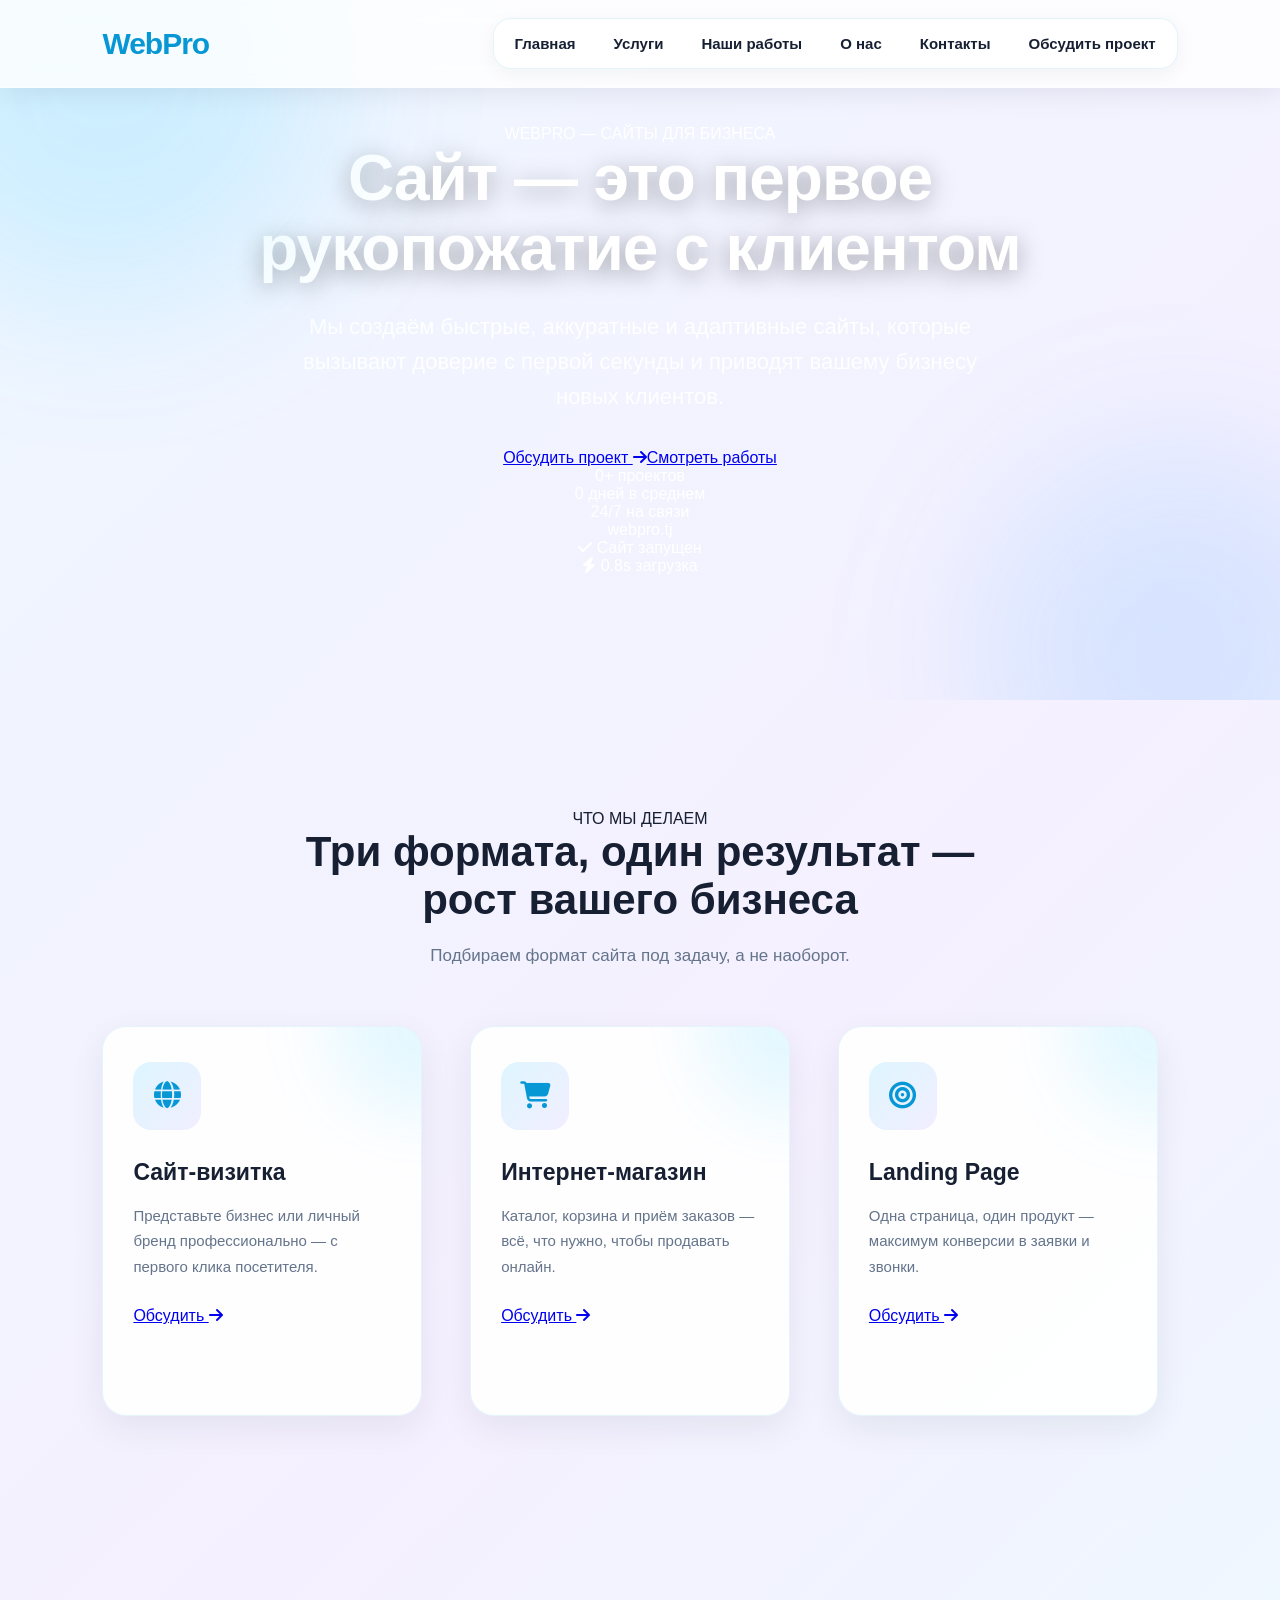
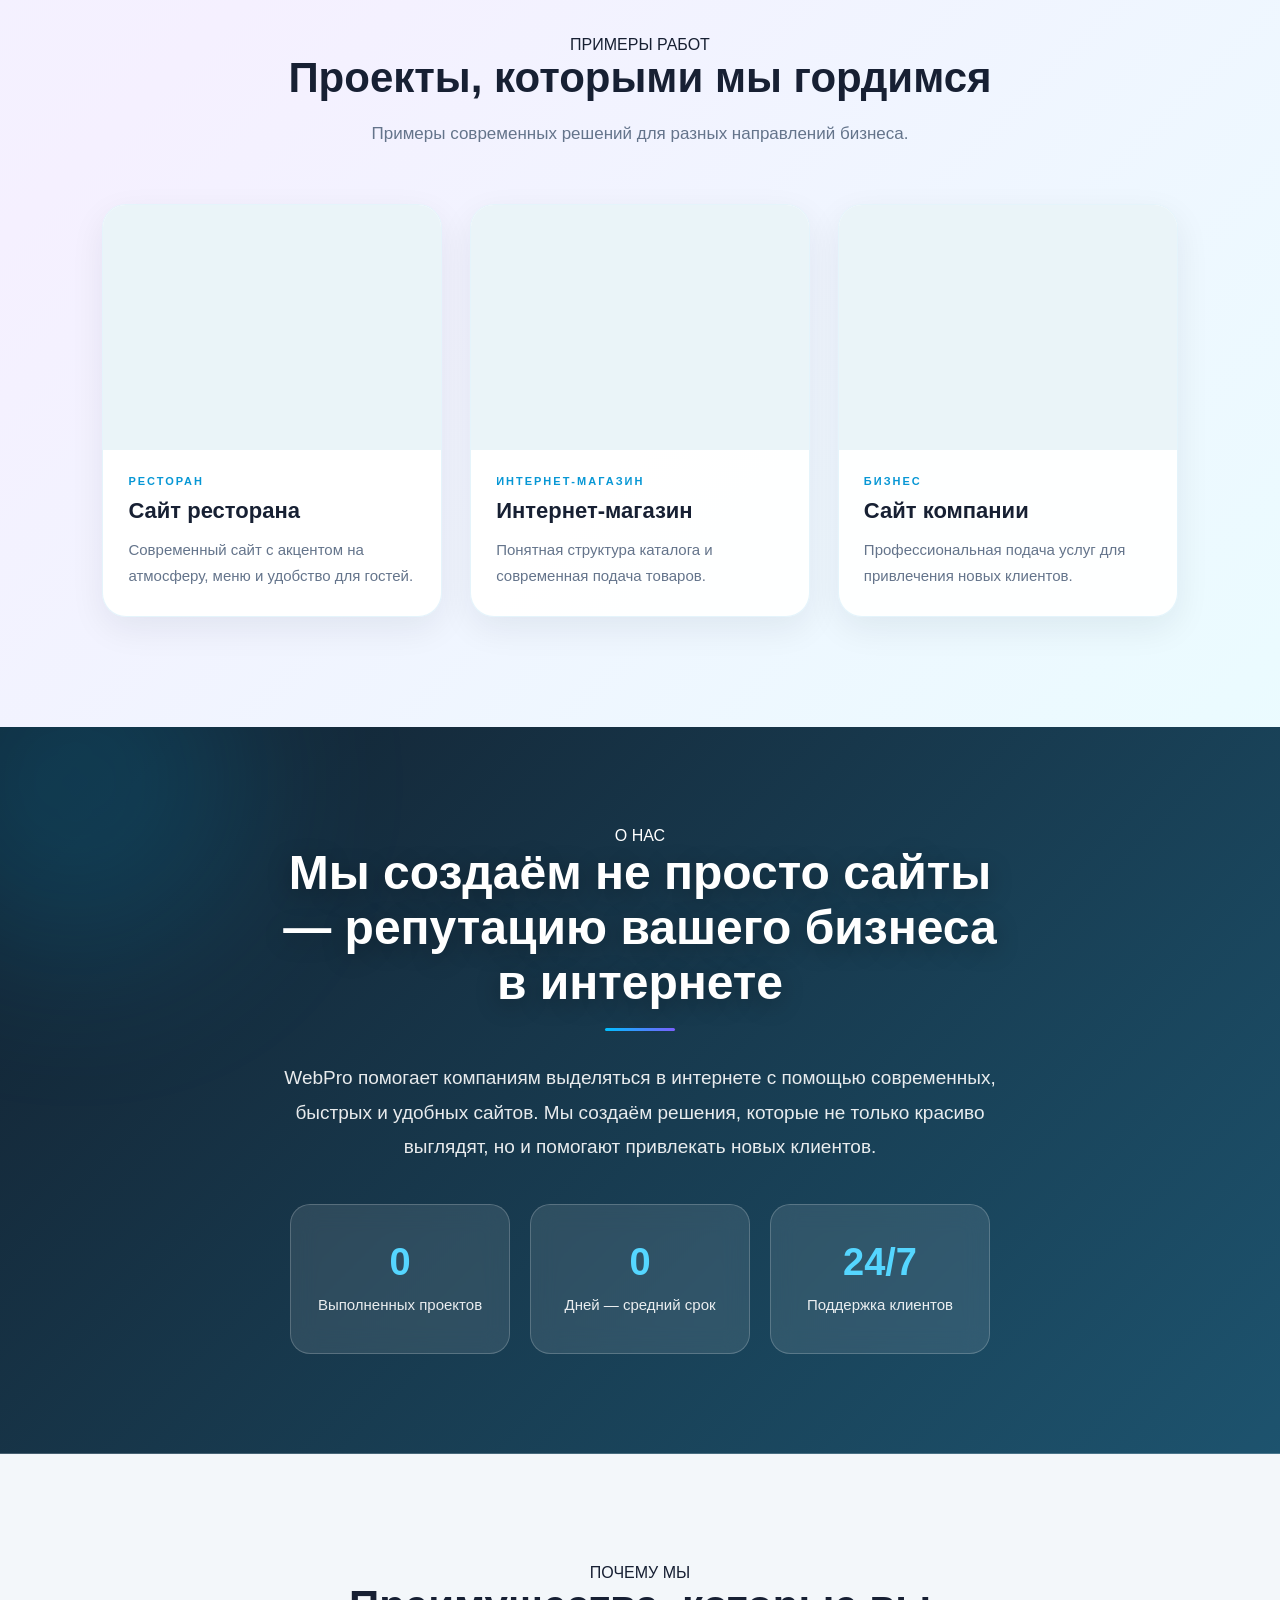
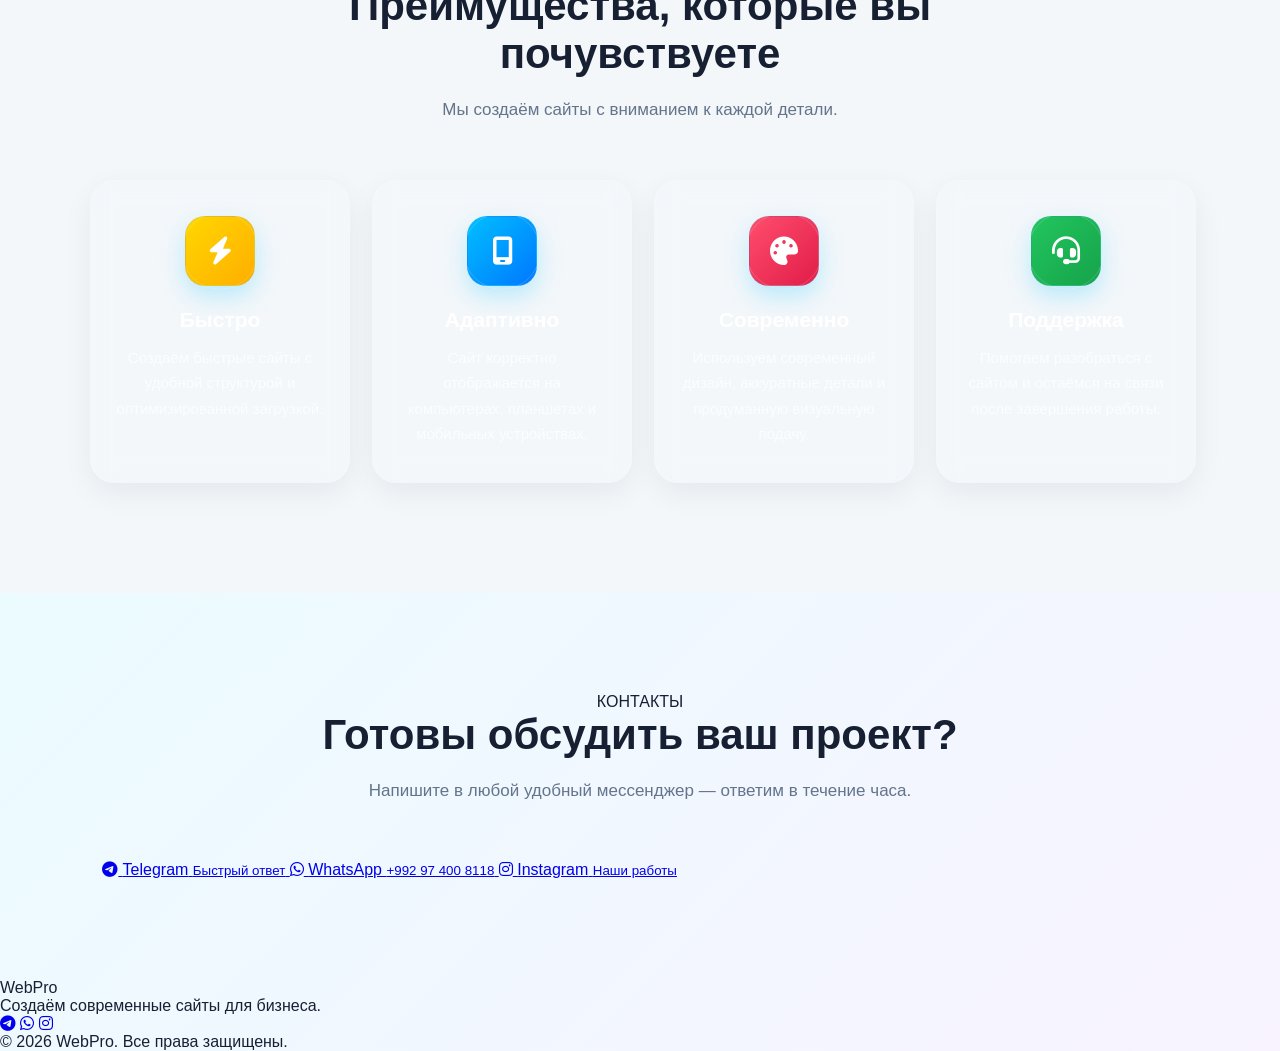
==== index.html @ a519fb0b "Update index.html" ====
<!DOCTYPE html>
<html lang="ru">

<head>
    <meta charset="UTF-8">
    <meta name="viewport" content="width=device-width, initial-scale=1.0">

    <meta name="google-site-verification" content="RW8qWEQlyFZeDk7CiNI5V2hp8IbROasLWzNdFAjpQ_Y">

    <meta name="description"
        content="WebPro — создание современных сайтов для бизнеса. Разрабатываем быстрые, удобные и адаптивные сайты для компаний и личных брендов.">

    <meta name="keywords"
        content="создание сайтов, разработка сайтов, сайты для бизнеса, WebPro">

    <meta name="author" content="WebPro">
    <meta name="robots" content="index, follow">

    <title>WebPro — создание сайтов для бизнеса</title>

    <link rel="preconnect" href="https://fonts.googleapis.com">
    <link rel="preconnect" href="https://fonts.gstatic.com" crossorigin>
    <link href="https://fonts.googleapis.com/css2?family=Space+Grotesk:wght@500;600;700&family=Inter:wght@400;500;600;700&family=JetBrains+Mono:wght@500;600&display=swap" rel="stylesheet">

    <link rel="stylesheet" href="https://cdnjs.cloudflare.com/ajax/libs/font-awesome/6.5.1/css/all.min.css">

    <link rel="stylesheet" href="style.css">
</head>

<body>

    <!-- =========================
         HEADER
    ========================== -->
    <header id="siteHeader">
        <a href="#home" class="logo">
            Web<span>Pro</span>
        </a>

        <button class="menu-toggle" onclick="toggleMenu()" aria-label="Открыть меню" aria-controls="mainNav" aria-expanded="false">
            <i class="fa-solid fa-bars"></i>
        </button>

        <nav id="mainNav">
            <a href="#home">Главная</a>
            <a href="#services">Услуги</a>
            <a href="#portfolio">Наши работы</a>
            <a href="#about">О нас</a>
            <a href="#contacts">Контакты</a>
            <a href="#contacts" class="nav-cta">Обсудить проект</a>
        </nav>
    </header>


    <main>

        <!-- =========================
             HERO
        ========================== -->
        <section id="home" class="hero">

            <div class="hero-glow"></div>

            <div class="hero-inner">

                <div class="hero-copy reveal">

                    <div class="eyebrow"><span class="eyebrow-dot"></span>WEBPRO — САЙТЫ ДЛЯ БИЗНЕСА</div>

                    <h1>Сайт — это первое<br>рукопожатие с клиентом</h1>

                    <p class="hero-text">
                        Мы создаём быстрые, аккуратные и адаптивные сайты,
                        которые вызывают доверие с первой секунды и
                        приводят вашему бизнесу новых клиентов.
                    </p>

                    <div class="hero-actions">
                        <a href="#contacts" class="btn btn-primary">
                            Обсудить проект
                            <i class="fa-solid fa-arrow-right"></i>
                        </a>
                        <a href="#portfolio" class="btn btn-ghost">
                            Смотреть работы
                        </a>
                    </div>

                    <div class="hero-stats">
                        <div class="hero-stat">
                            <span class="hero-stat-num" data-count="120">0</span><span class="hero-stat-plus">+</span>
                            <span class="hero-stat-label">проектов</span>
                        </div>
                        <div class="hero-stat-divider"></div>
                        <div class="hero-stat">
                            <span class="hero-stat-num" data-count="7">0</span>
                            <span class="hero-stat-label">дней в среднем</span>
                        </div>
                        <div class="hero-stat-divider"></div>
                        <div class="hero-stat">
                            <span class="hero-stat-num-text">24/7</span>
                            <span class="hero-stat-label">на связи</span>
                        </div>
                    </div>

                </div>

                <div class="hero-visual reveal">

                    <div class="browser-mock">
                        <div class="browser-topbar">
                            <div class="browser-dots">
                                <span></span><span></span><span></span>
                            </div>
                            <div class="browser-address">webpro.tj</div>
                        </div>
                        <div class="browser-body">
                            <div class="mock-nav">
                                <span class="mock-logo"></span>
                                <span class="mock-line w1"></span>
                                <span class="mock-line w2"></span>
                                <span class="mock-line w3"></span>
                            </div>
                            <div class="mock-hero">
                                <span class="mock-block title1"></span>
                                <span class="mock-block title2"></span>
                                <span class="mock-block text"></span>
                                <span class="mock-block button"></span>
                            </div>
                            <div class="mock-grid">
                                <span class="mock-card"></span>
                                <span class="mock-card"></span>
                                <span class="mock-card"></span>
                            </div>
                            <div class="build-sweep"></div>
                        </div>
                    </div>

                    <div class="floating-badge badge-live">
                        <i class="fa-solid fa-check"></i> Сайт запущен
                    </div>

                    <div class="floating-badge badge-fast">
                        <i class="fa-solid fa-bolt"></i> 0.8s загрузка
                    </div>

                </div>

            </div>

        </section>


        <!-- =========================
             SERVICES
        ========================== -->
        <section id="services" class="services">

            <div class="section-heading reveal">
                <div class="eyebrow"><span class="eyebrow-dot"></span>ЧТО МЫ ДЕЛАЕМ</div>
                <h2>Три формата, один результат — рост вашего бизнеса</h2>
                <p>Подбираем формат сайта под задачу, а не наоборот.</p>
            </div>

            <div class="services-grid">

                <article class="service-card reveal">
                    <div class="service-icon"><i class="fa-solid fa-globe"></i></div>
                    <h3>Сайт-визитка</h3>
                    <p>Представьте бизнес или личный бренд профессионально —
                        с первого клика посетителя.</p>
                    <a href="#contacts" class="service-link">Обсудить <i class="fa-solid fa-arrow-right"></i></a>
                </article>

                <article class="service-card reveal">
                    <div class="service-icon"><i class="fa-solid fa-cart-shopping"></i></div>
                    <h3>Интернет-магазин</h3>
                    <p>Каталог, корзина и приём заказов — всё, что нужно,
                        чтобы продавать онлайн.</p>
                    <a href="#contacts" class="service-link">Обсудить <i class="fa-solid fa-arrow-right"></i></a>
                </article>

                <article class="service-card reveal">
                    <div class="service-icon"><i class="fa-solid fa-bullseye"></i></div>
                    <h3>Landing Page</h3>
                    <p>Одна страница, один продукт — максимум конверсии
                        в заявки и звонки.</p>
                    <a href="#contacts" class="service-link">Обсудить <i class="fa-solid fa-arrow-right"></i></a>
                </article>

            </div>

        </section>


        <!-- =========================
             PORTFOLIO
        ========================== -->
        <section id="portfolio" class="portfolio">

            <div class="section-heading reveal">
                <div class="eyebrow"><span class="eyebrow-dot"></span>ПРИМЕРЫ РАБОТ</div>
                <h2>Проекты, которыми мы гордимся</h2>
                <p>Примеры современных решений для разных направлений бизнеса.</p>
            </div>

            <div class="portfolio-grid">

                <article class="portfolio-item reveal">
                    <div class="portfolio-image tone-warm">
                        <video autoplay muted loop playsinline>
                            <source src="restaurant.mp4" type="video/mp4">
                        </video>
                        <div class="portfolio-overlay">
                            <span>РЕСТОРАН</span>
                            <div class="portfolio-arrow"><i class="fa-solid fa-arrow-up-right-from-square"></i></div>
                        </div>
                    </div>
                    <div class="portfolio-content">
                        <div class="portfolio-category">РЕСТОРАН</div>
                        <h3>Сайт ресторана</h3>
                        <p>Современный сайт с акцентом на атмосферу, меню
                            и удобство для гостей.</p>
                    </div>
                </article>

                <article class="portfolio-item reveal">
                    <div class="portfolio-image tone-teal">
                        <video autoplay muted loop playsinline>
                            <source src="store.mp4" type="video/mp4">
                        </video>
                        <div class="portfolio-overlay">
                            <span>ИНТЕРНЕТ-МАГАЗИН</span>
                            <div class="portfolio-arrow"><i class="fa-solid fa-arrow-up-right-from-square"></i></div>
                        </div>
                    </div>
                    <div class="portfolio-content">
                        <div class="portfolio-category">ИНТЕРНЕТ-МАГАЗИН</div>
                        <h3>Интернет-магазин</h3>
                        <p>Понятная структура каталога и современная
                            подача товаров.</p>
                    </div>
                </article>

                <article class="portfolio-item reveal">
                    <div class="portfolio-image tone-navy">
                        <video autoplay muted loop playsinline>
                            <source src="business.mp4" type="video/mp4">
                        </video>
                        <div class="portfolio-overlay">
                            <span>БИЗНЕС</span>
                            <div class="portfolio-arrow"><i class="fa-solid fa-arrow-up-right-from-square"></i></div>
                        </div>
                    </div>
                    <div class="portfolio-content">
                        <div class="portfolio-category">БИЗНЕС</div>
                        <h3>Сайт компании</h3>
                        <p>Профессиональная подача услуг для привлечения
                            новых клиентов.</p>
                    </div>
                </article>

            </div>

        </section>


        <!-- =========================
             ABOUT
        ========================== -->
        <section id="about" class="about">

            <div class="about-content">

                <div class="section-heading about-heading reveal">
                    <div class="eyebrow"><span class="eyebrow-dot"></span>О НАС</div>
                    <h2>Мы создаём не просто сайты — репутацию вашего бизнеса в интернете</h2>
                    <p class="about-text">
                        WebPro помогает компаниям выделяться в интернете с помощью
                        современных, быстрых и удобных сайтов. Мы создаём решения,
                        которые не только красиво выглядят, но и помогают привлекать
                        новых клиентов.
                    </p>
                </div>

                <div class="about-stats reveal">
                    <div class="stat-card">
                        <h3 data-count="120">0</h3>
                        <p>Выполненных проектов</p>
                    </div>
                    <div class="stat-card">
                        <h3 data-count="7">0</h3>
                        <p>Дней — средний срок</p>
                    </div>
                    <div class="stat-card">
                        <h3 class="no-count">24/7</h3>
                        <p>Поддержка клиентов</p>
                    </div>
                </div>

            </div>

        </section>


        <!-- =========================
             ADVANTAGES
        ========================== -->
        <section id="advantages" class="advantages">

            <div class="section-heading reveal">
                <div class="eyebrow"><span class="eyebrow-dot"></span>ПОЧЕМУ МЫ</div>
                <h2>Преимущества, которые вы почувствуете</h2>
                <p>Мы создаём сайты с вниманием к каждой детали.</p>
            </div>

            <div class="advantages-grid">

                <article class="advantage-card reveal">
                    <div class="advantage-icon"><i class="fa-solid fa-bolt"></i></div>
                    <h3>Быстро</h3>
                    <p>Создаём быстрые сайты с удобной структурой
                        и оптимизированной загрузкой.</p>
                </article>

                <article class="advantage-card reveal">
                    <div class="advantage-icon"><i class="fa-solid fa-mobile-screen"></i></div>
                    <h3>Адаптивно</h3>
                    <p>Сайт корректно отображается на компьютерах,
                        планшетах и мобильных устройствах.</p>
                </article>

                <article class="advantage-card reveal">
                    <div class="advantage-icon"><i class="fa-solid fa-palette"></i></div>
                    <h3>Современно</h3>
                    <p>Используем современный дизайн, аккуратные
                        детали и продуманную визуальную подачу.</p>
                </article>

                <article class="advantage-card reveal">
                    <div class="advantage-icon"><i class="fa-solid fa-headset"></i></div>
                    <h3>Поддержка</h3>
                    <p>Помогаем разобраться с сайтом и остаёмся
                        на связи после завершения работы.</p>
                </article>

            </div>

        </section>


        <!-- =========================
             CONTACTS
        ========================== -->
        <section id="contacts" class="contacts">

            <div class="contacts-glow"></div>

            <div class="section-heading reveal">
                <div class="eyebrow"><span class="eyebrow-dot"></span>КОНТАКТЫ</div>
                <h2>Готовы обсудить ваш проект?</h2>
                <p>Напишите в любой удобный мессенджер — ответим в течение часа.</p>
            </div>

            <div class="social-buttons reveal">

                <a href="https://t.me/kbrv8" target="_blank" rel="noopener noreferrer" class="contact-card telegram">
                    <i class="fa-brands fa-telegram"></i>
                    <span>Telegram</span>
                    <small>Быстрый ответ</small>
                </a>

                <a href="https://wa.me/992974008118" target="_blank" rel="noopener noreferrer" class="contact-card whatsapp">
                    <i class="fa-brands fa-whatsapp"></i>
                    <span>WhatsApp</span>
                    <small>+992 97 400 8118</small>
                </a>

                <a href="https://instagram.com/kabirov.dev" target="_blank" rel="noopener noreferrer" class="contact-card instagram">
                    <i class="fa-brands fa-instagram"></i>
                    <span>Instagram</span>
                    <small>Наши работы</small>
                </a>

            </div>

        </section>

    </main>


    <!-- =========================
         FOOTER
    ========================== -->
    <footer>
        <div class="footer-top">
            <div class="footer-logo">Web<span>Pro</span></div>
            <p>Создаём современные сайты для бизнеса.</p>
        </div>

        <div class="footer-social">
            <a href="https://t.me/kbrv8" target="_blank" rel="noopener noreferrer" aria-label="Telegram"><i class="fa-brands fa-telegram"></i></a>
            <a href="https://wa.me/992974008118" target="_blank" rel="noopener noreferrer" aria-label="WhatsApp"><i class="fa-brands fa-whatsapp"></i></a>
            <a href="https://instagram.com/kabirov.dev" target="_blank" rel="noopener noreferrer" aria-label="Instagram"><i class="fa-brands fa-instagram"></i></a>
        </div>

        <div class="footer-line"></div>

        <p class="copyright">© 2026 WebPro. Все права защищены.</p>
    </footer>


    <script src="script.js"></script>

</body>

</html>
---- style.css ----
/* =========================================================
   WEBPRO — CLEAN STYLE.CSS
   ========================================================= */


/* =========================================================
   RESET
   ========================================================= */

* {
    margin: 0;
    padding: 0;
    box-sizing: border-box;
}

html {
    scroll-behavior: smooth;
    overflow-x: hidden;
}

body {
    font-family: Arial, Helvetica, sans-serif;
    color: #172033;
    overflow-x: hidden;
    position: relative;
    min-height: 100vh;

    background:
        linear-gradient(
            135deg,
            #eef7ff,
            #f5f0ff,
            #eafcff,
            #f8f3ff
        );
}


/* =========================================================
   WEBPRO AURORA WAVES
========================================================= */

.webpro-animation {
    position: fixed;
    inset: 0;

    width: 100%;
    height: 100%;

    overflow: hidden;
    pointer-events: none;

    z-index: 0;

    background:
        linear-gradient(
            120deg,
            #020817,
            #06152a,
            #090b25,
            #031522
        );
}


/* =========================================================
   AURORA LIGHT 1
========================================================= */

.webpro-animation::before {
    content: "";

    position: absolute;

    width: 75vw;
    height: 45vh;

    left: -15vw;
    top: 10vh;

    border-radius: 50%;

    background:
        linear-gradient(
            90deg,
            transparent,
            rgba(0, 210, 255, 0.45),
            rgba(0, 120, 255, 0.28),
            transparent
        );

    filter: blur(55px);

    transform:
        rotate(-18deg);

    animation:
        auroraOne 10s ease-in-out infinite alternate;
}


/* =========================================================
   AURORA LIGHT 2
========================================================= */

.webpro-animation::after {
    content: "";

    position: absolute;

    width: 70vw;
    height: 40vh;

    right: -15vw;
    top: 35vh;

    border-radius: 50%;

    background:
        linear-gradient(
            90deg,
            transparent,
            rgba(125, 70, 255, 0.40),
            rgba(0, 190, 255, 0.28),
            transparent
        );

    filter: blur(60px);

    transform:
        rotate(20deg);

    animation:
        auroraTwo 13s ease-in-out infinite alternate;
}


/* =========================================================
   EXTRA LIGHT WAVES
========================================================= */

.webpro-animation .webpro-bubble {
    position: absolute;

    border-radius: 50%;

    pointer-events: none;

    background:
        radial-gradient(
            circle,
            rgba(0, 210, 255, 0.20),
            rgba(80, 90, 255, 0.08),
            transparent 70%
        );

    filter: blur(20px);

    animation:
        auroraBubble 12s ease-in-out infinite;
}


/* =========================================================
   WAVE 1
========================================================= */

.webpro-bubble:nth-child(1) {
    width: 300px;
    height: 300px;

    top: 5%;
    left: 15%;

    animation-delay: -2s;
}


/* =========================================================
   WAVE 2
========================================================= */

.webpro-bubble:nth-child(2) {
    width: 240px;
    height: 240px;

    top: 40%;
    right: 15%;

    animation-delay: -5s;

    animation-duration: 15s;
}


/* =========================================================
   WAVE 3
========================================================= */

.webpro-bubble:nth-child(3) {
    width: 380px;
    height: 380px;

    bottom: -160px;
    left: 35%;

    animation-delay: -8s;

    animation-duration: 18s;
}


/* =========================================================
   WAVE 4
========================================================= */

.webpro-bubble:nth-child(4) {
    width: 180px;
    height: 180px;

    top: 25%;
    right: 35%;

    animation-delay: -4s;

    animation-duration: 10s;
}


/* =========================================================
   AURORA ANIMATION 1
========================================================= */

@keyframes auroraOne {

    0% {
        transform:
            translate3d(-10%, -10%, 0)
            rotate(-18deg)
            scale(0.9);
    }

    50% {
        transform:
            translate3d(25%, 15%, 0)
            rotate(-8deg)
            scale(1.15);
    }

    100% {
        transform:
            translate3d(5%, 30%, 0)
            rotate(8deg)
            scale(1);
    }
}


/* =========================================================
   AURORA ANIMATION 2
========================================================= */

@keyframes auroraTwo {

    0% {
        transform:
            translate3d(15%, 10%, 0)
            rotate(20deg)
            scale(0.9);
    }

    50% {
        transform:
            translate3d(-25%, -15%, 0)
            rotate(8deg)
            scale(1.2);
    }

    100% {
        transform:
            translate3d(-5%, 20%, 0)
            rotate(-10deg)
            scale(1);
    }
}


/* =========================================================
   SMALL LIGHT MOVEMENT
========================================================= */

@keyframes auroraBubble {

    0% {
        transform:
            translate3d(0, 0, 0)
            scale(0.8);
        opacity: 0.35;
    }

    25% {
        transform:
            translate3d(80px, -50px, 0)
            scale(1.1);
        opacity: 0.65;
    }

    50% {
        transform:
            translate3d(-30px, 100px, 0)
            scale(1.25);
        opacity: 0.45;
    }

    75% {
        transform:
            translate3d(-100px, 30px, 0)
            scale(0.95);
        opacity: 0.7;
    }

    100% {
        transform:
            translate3d(0, 0, 0)
            scale(0.8);
        opacity: 0.35;
    }
}


/* =========================================================
   MOBILE
========================================================= */

@media (max-width: 600px) {

    .webpro-animation::before {
        width: 110vw;
        height: 35vh;

        filter: blur(45px);
    }

    .webpro-animation::after {
        width: 100vw;
        height: 32vh;

        filter: blur(50px);
    }

    .webpro-bubble:nth-child(1) {
        width: 180px;
        height: 180px;
    }

    .webpro-bubble:nth-child(2) {
        width: 140px;
        height: 140px;
    }

    .webpro-bubble:nth-child(3) {
        width: 230px;
        height: 230px;
    }

    .webpro-bubble:nth-child(4) {
        width: 100px;
        height: 100px;
    }
}

/* =========================================================
   MOBILE
   ========================================================= */

@media (max-width: 600px) {

    .webpro-animation::before {
        width: 300px;
        height: 300px;

        filter: blur(75px);
    }

    .webpro-animation::after {
        width: 280px;
        height: 280px;

        filter: blur(75px);
    }

    .webpro-bubble:nth-child(1) {
        width: 110px;
        height: 110px;
    }

    .webpro-bubble:nth-child(2) {
        width: 75px;
        height: 75px;
    }

    .webpro-bubble:nth-child(3) {
        width: 150px;
        height: 150px;
    }

    .webpro-bubble:nth-child(4) {
        width: 60px;
        height: 60px;
    }
}


/* =========================================================
   CONTENT LAYER
   ========================================================= */

header,
main,
footer {
    position: relative;
    z-index: 2;
}


/* =========================================================
   HEADER
   ========================================================= */

header {
    position: fixed;
    top: 0;
    left: 0;
    width: 100%;
    z-index: 1000;

    display: flex;
    align-items: center;
    justify-content: space-between;

    padding: 18px 8%;

    background: rgba(255, 255, 255, 0.82);

    backdrop-filter: blur(14px);
    -webkit-backdrop-filter: blur(14px);

    border-bottom: 1px solid rgba(255, 255, 255, 0.5);

    box-shadow:
        0 5px 25px rgba(15, 23, 42, 0.08);
}


/* =========================================================
   LOGO
   ========================================================= */

.logo {
    display: block;

    text-decoration: none;

    color: #0797d5;

    font-size: 30px;
    font-weight: 800;

    letter-spacing: -1px;

    transition:
        color 0.3s ease,
        transform 0.3s ease;
}

.logo:hover {
    color: #006fa6;

    transform: translateY(-1px);
}


/* =========================================================
   DESKTOP NAVIGATION
   ========================================================= */

nav {
    display: flex;
    align-items: center;

    gap: 8px;

    padding: 6px;

    background:
        rgba(255, 255, 255, 0.50);

    border:
        1px solid rgba(7, 151, 213, 0.10);

    border-radius: 18px;

    backdrop-filter: blur(12px);
    -webkit-backdrop-filter: blur(12px);

    box-shadow:
        0 5px 20px rgba(15, 23, 42, 0.05);
}

nav a {
    position: relative;

    display: block;

    padding: 10px 15px;

    border-radius: 12px;

    text-decoration: none;

    color: #172033;

    font-size: 15px;
    font-weight: 600;

    transition:
        background 0.3s ease,
        color 0.3s ease,
        transform 0.3s ease,
        box-shadow 0.3s ease;
}

nav a::after {
    display: none;
}

nav a:hover {
    color: #0797d5;

    background:
        rgba(7, 151, 213, 0.09);

    transform:
        translateY(-2px);

    box-shadow:
        0 6px 15px rgba(7, 151, 213, 0.08);
}


/* =========================================================
   MOBILE MENU BUTTON
   ========================================================= */

.menu-toggle {
    display: none;

    width: 44px;
    height: 44px;

    align-items: center;
    justify-content: center;

    padding: 0;

    border: none;
    outline: none;

    border-radius: 12px;

    background: transparent;

    color: #172033;

    font-size: 25px;

    cursor: pointer;

    transition:
        background 0.3s ease,
        color 0.3s ease,
        transform 0.3s ease;
}

.menu-toggle:hover {
    color: #0797d5;

    background:
        rgba(7, 151, 213, 0.08);

    transform: none;
}

.menu-toggle:active {
    transform: scale(0.94);
}


/* =========================================================
   HERO
   ========================================================= */

.hero {
    position: relative;

    min-height: 700px;

    display: flex;
    align-items: center;
    justify-content: center;

    padding: 100px 20px;

    text-align: center;

    color: white;

    background: transparent;

    overflow: hidden;
}

.hero::before {
    content: "";

    position: absolute;

    width: 450px;
    height: 450px;

    top: -150px;
    left: -120px;

    border-radius: 50%;

    background:
        rgba(0, 191, 255, 0.14);

    filter: blur(80px);

    animation:
        floatingLight 12s ease-in-out infinite;
}

.hero::after {
    content: "";

    position: absolute;

    width: 400px;
    height: 400px;

    right: -100px;
    bottom: -150px;

    border-radius: 50%;

    background:
        rgba(0, 140, 255, 0.12);

    filter: blur(80px);

    animation:
        floatingLight 15s ease-in-out infinite reverse;
}

.hero-content {
    position: relative;

    z-index: 3;

    width: 100%;
    max-width: 900px;

    animation:
        fadeUp 1s ease forwards;
}

/* =========================================================
   HERO ACTIONS
========================================================= */

.hero-actions {
    display: flex;
    justify-content: center;
    align-items: center;
}


/* =========================================================
   HERO BUTTON
========================================================= */

.order-button {
    display: inline-flex;
    align-items: center;
    justify-content: center;
    gap: 12px;

    border: none;
    outline: none;

    padding: 16px 28px 16px 32px;

    border-radius: 50px;

    background: linear-gradient(
        135deg,
        #00bfff,
        #0878ff
    );

    color: white;

    font-size: 16px;
    font-weight: 700;

    cursor: pointer;

    box-shadow:
        0 12px 35px rgba(0, 150, 255, 0.28);

    transition:
        transform 0.3s ease,
        box-shadow 0.3s ease,
        background 0.3s ease;
}

.order-button i {
    width: 32px;
    height: 32px;

    display: flex;
    align-items: center;
    justify-content: center;

    border-radius: 50%;

    background: rgba(255, 255, 255, 0.18);

    font-size: 14px;

    transition:
        transform 0.3s ease,
        background 0.3s ease;
}

.order-button:hover {
    transform: translateY(-4px);

    box-shadow:
        0 18px 45px rgba(0, 150, 255, 0.38);
}

.order-button:hover i {
    transform: translateX(4px);

    background: rgba(255, 255, 255, 0.25);
}

.order-button:active {
    transform: translateY(-1px);
}


/* =========================================================
   MOBILE HERO
========================================================= */

@media (max-width: 768px) {

    .hero-content {
        width: 100%;
    }

    .hero h1 {
        font-size: 38px;
        line-height: 1.12;
    }

    .hero h1 span {
        display: block;
        margin-top: 8px;
    }

    .hero p {
        max-width: 500px;

        font-size: 17px;
        line-height: 1.6;

        padding: 0 5px;
    }

    .order-button {
        padding: 14px 24px 14px 27px;

        font-size: 15px;
    }

    .order-button i {
        width: 29px;
        height: 29px;
    }
}


@media (max-width: 400px) {

    .hero h1 {
        font-size: 33px;
    }

    .hero p {
        font-size: 16px;
    }

    .order-button {
        width: auto;
        max-width: 100%;
    }
}

/* =========================================================
   HERO BADGE
   ========================================================= */

.hero-badge {
    display: inline-block;

    margin-bottom: 22px;

    padding: 8px 17px;

    border:
        1px solid rgba(255, 255, 255, 0.30);

    border-radius: 30px;

    color:
        rgba(255, 255, 255, 0.85);

    background:
        rgba(255, 255, 255, 0.08);

    backdrop-filter: blur(8px);
    -webkit-backdrop-filter: blur(8px);

    font-size: 12px;
    font-weight: 700;

    letter-spacing: 3px;
}


/* =========================================================
   HERO TITLE
   ========================================================= */

.hero h1 {
    max-width: 900px;

    margin-bottom: 25px;

    font-size:
        clamp(38px, 6vw, 64px);

    line-height: 1.1;

    font-weight: 700;

    letter-spacing: -1px;

    text-shadow:
        0 5px 25px rgba(0, 0, 0, 0.35);

    animation:
        heroTitle 1s ease both;
}

.hero h1 span {
    color: #55d6ff;
}


/* =========================================================
   HERO TEXT
   ========================================================= */

.hero p {
    max-width: 700px;

    margin:
        0 auto 35px;

    color:
        rgba(255, 255, 255, 0.92);

    font-size:
        clamp(18px, 2.5vw, 22px);

    line-height: 1.6;

    animation:
        heroText 1s ease 0.2s both;
}


/* =========================================================
   ORDER BUTTON
   ========================================================= */

.order-button {
    border: none;
    outline: none;

    padding: 16px 38px;

    border-radius: 50px;

    background: #00bfff;

    color: white;

    font-size: 17px;
    font-weight: 600;

    cursor: pointer;

    box-shadow:
        0 10px 30px rgba(0, 191, 255, 0.30);

    transition:
        background 0.3s ease,
        transform 0.3s ease,
        box-shadow 0.3s ease;

    animation:
        heroButton 1s ease 0.4s both;
}

.order-button:hover {
    background: #009ed1;

    transform:
        translateY(-3px)
        scale(1.03);

    box-shadow:
        0 15px 35px rgba(0, 191, 255, 0.45);
}

.order-button:active {
    transform:
        translateY(0)
        scale(0.98);
}


/* =========================================================
   CONTACT BUTTONS
   ========================================================= */

.contact-buttons {
    display: flex;
    flex-direction: column;
    align-items: center;

    width: 100%;

    margin-top: 25px;

    opacity: 0;
    visibility: hidden;

    transform:
        translateY(15px);

    max-height: 0;

    overflow: hidden;

    transition:
        opacity 0.5s ease,
        transform 0.5s ease,
        max-height 0.5s ease,
        visibility 0.5s ease;
}

.contact-buttons.show {
    opacity: 1;
    visibility: visible;

    transform:
        translateY(0);

    max-height: 350px;
}

.contact-title {
    margin-bottom: 22px;

    color:
        rgba(255, 255, 255, 0.95);

    font-size: 16px;
    font-weight: 600;
}

.contact-links {
    display: flex;
    align-items: center;
    justify-content: center;

    gap: 18px;
}

.contact-links a {
    display: flex;
    align-items: center;
    justify-content: center;

    gap: 10px;

    min-width: 145px;

    padding: 13px 20px;

    border:
        1px solid rgba(255, 255, 255, 0.22);

    border-radius: 12px;

    text-decoration: none;

    color: white;

    background:
        rgba(255, 255, 255, 0.10);

    backdrop-filter: blur(10px);
    -webkit-backdrop-filter: blur(10px);

    font-size: 15px;
    font-weight: 600;

    transition:
        background 0.3s ease,
        transform 0.3s ease;
}

.contact-links a i {
    font-size: 20px;
}

.contact-links a:hover {
    transform:
        translateY(-4px);

    background:
        rgba(255, 255, 255, 0.18);
}


/* =========================================================
   SECTIONS
   ========================================================= */

.services,
.portfolio,
.advantages,
.contacts {
    position: relative;

    padding:
        100px 8%;
}


/* =========================================================
   SECTION HEADING
   ========================================================= */

.section-heading {
    max-width: 750px;

    margin:
        0 auto 55px;

    text-align: center;
}

.section-heading > span {
    display: inline-block;

    margin-bottom: 12px;

    color: #0797d5;

    font-size: 12px;
    font-weight: 800;

    letter-spacing: 3px;
}

.section-heading h2 {
    margin-bottom: 18px;

    color: #172033;

    font-size: 42px;

    transition:
        transform 0.3s ease;
}

.section-heading h2:hover {
    transform:
        translateY(-3px);
}

.section-heading p {
    color: #64748b;

    font-size: 17px;

    line-height: 1.7;
}


/* =========================================================
   CARDS
   ========================================================= */

.cards {
    display: flex;

    justify-content: center;

    gap: 28px;

    flex-wrap: wrap;
}

.card {
    position: relative;

    width: 300px;

    padding: 32px;

    overflow: hidden;

    background: #ffffff;

    border:
        1px solid rgba(0, 191, 255, 0.08);

    border-radius: 18px;

    box-shadow:
        0 10px 30px rgba(15, 23, 42, 0.07);

    transition:
        transform 0.4s ease,
        box-shadow 0.4s ease,
        border-color 0.4s ease;
}

.card::before {
    content: "";

    position: absolute;

    top: 0;
    left: 0;

    width: 100%;
    height: 3px;

    background:
        linear-gradient(
            90deg,
            #00bfff,
            #7b61ff
        );

    transform:
        scaleX(0);

    transform-origin: left;

    transition:
        transform 0.4s ease;
}

.card:hover {
    transform:
        translateY(-10px);

    box-shadow:
        0 20px 45px rgba(15, 23, 42, 0.13);

    border-color:
        rgba(0, 191, 255, 0.25);
}

.card:hover::before {
    transform:
        scaleX(1);
}


/* =========================================================
   CARD ICON
   ========================================================= */

.card-icon {
    width: 58px;
    height: 58px;

    display: flex;
    align-items: center;
    justify-content: center;

    margin-bottom: 22px;

    border-radius: 15px;

    background:
        rgba(0, 191, 255, 0.10);

    color: #0797d5;

    font-size: 24px;
}


/* =========================================================
   CARD TEXT
   ========================================================= */

.card h3 {
    margin-bottom: 13px;

    color: #172033;

    font-size: 21px;

    transition:
        color 0.3s ease,
        transform 0.3s ease;
}

.card:hover h3 {
    color: #00aeea;

    transform:
        translateX(3px);
}

.card p {
    color: #64748b;

    font-size: 15px;

    line-height: 1.7;
}


/* =========================================================
   CARD IMAGES
   ========================================================= */

.card img {
    display: block;

    max-width: 100%;

    transition:
        transform 0.6s ease,
        filter 0.6s ease;
}

.card:hover img {
    transform:
        scale(1.04);

    filter:
        brightness(1.05);
}


/* =========================================================
   WEBPRO — PORTFOLIO
   ========================================================= */

.portfolio {
    position: relative;

    padding: 110px 8%;

    background: transparent;

    overflow: hidden;
}


/* =========================================================
   PORTFOLIO GRID
   ========================================================= */

.portfolio-grid {
    display: grid;

    grid-template-columns:
        repeat(3, minmax(0, 1fr));

    gap: 28px;

    max-width: 1150px;

    margin: 0 auto;
}


/* =========================================================
   PORTFOLIO CARD
   ========================================================= */

.portfolio-item {
    position: relative;

    overflow: hidden;

    background:
        rgba(255, 255, 255, 0.95);

    border:
        1px solid rgba(7, 151, 213, 0.10);

    border-radius: 24px;

    box-shadow:
        0 12px 35px rgba(15, 23, 42, 0.07);

    transition:
        transform 0.4s ease,
        box-shadow 0.4s ease,
        border-color 0.4s ease;
}


.portfolio-item:hover {
    transform:
        translateY(-10px);

    border-color:
        rgba(0, 191, 255, 0.25);

    box-shadow:
        0 25px 55px rgba(15, 23, 42, 0.13);
}


/* =========================================================
   IMAGE
   ========================================================= */

.portfolio-image {
    position: relative;

    width: 100%;
    height: 245px;

    overflow: hidden;

    background:
        #eaf4f8;
}


.portfolio-image video {
    display: block;

    width: 100%;
    height: 100%;

    object-fit: cover;

    transition:
        transform 0.7s ease,
        filter 0.7s ease;
}

.portfolio-item:hover .portfolio-image video {
    transform: scale(1.07);

    filter: brightness(0.78);
}


/* =========================================================
   OVERLAY
   ========================================================= */

.portfolio-overlay {
    position: absolute;

    inset: 0;

    display: flex;

    align-items: flex-end;
    justify-content: space-between;

    padding: 22px;

    background:
        linear-gradient(
            to top,
            rgba(5, 15, 25, 0.72),
            rgba(5, 15, 25, 0.03) 65%
        );

    opacity: 0;

    transition:
        opacity 0.4s ease;
}


.portfolio-item:hover .portfolio-overlay {
    opacity: 1;
}


.portfolio-overlay > span {
    color: white;

    font-size: 11px;

    font-weight: 800;

    letter-spacing: 1.5px;
}


/* =========================================================
   ARROW
   ========================================================= */

.portfolio-arrow {
    width: 44px;
    height: 44px;

    display: flex;

    align-items: center;
    justify-content: center;

    border-radius: 50%;

    color: white;

    background:
        rgba(255, 255, 255, 0.18);

    border:
        1px solid rgba(255, 255, 255, 0.25);

    backdrop-filter:
        blur(10px);

    -webkit-backdrop-filter:
        blur(10px);

    transform:
        translateY(10px);

    transition:
        transform 0.4s ease,
        background 0.3s ease;
}


.portfolio-item:hover .portfolio-arrow {
    transform:
        translateY(0);
}


.portfolio-arrow:hover {
    background:
        rgba(0, 191, 255, 0.55);
}


/* =========================================================
   CONTENT
   ========================================================= */

.portfolio-content {
    padding:
        25px 25px 28px;
}


.portfolio-category {
    margin-bottom: 10px;

    color:
        #0797d5;

    font-size: 11px;

    font-weight: 800;

    letter-spacing: 1.8px;
}


.portfolio-content h3 {
    margin-bottom: 12px;

    color:
        #172033;

    font-size: 22px;

    line-height: 1.3;

    transition:
        color 0.3s ease;
}


.portfolio-item:hover .portfolio-content h3 {
    color:
        #0797d5;
}


.portfolio-content p {
    color:
        #64748b;

    font-size: 15px;

    line-height: 1.7;
}


/* =========================================================
   TABLET
   ========================================================= */

@media (max-width: 950px) {

    .portfolio {
        padding:
            90px 6%;
    }

    .portfolio-grid {
        grid-template-columns:
            repeat(2, minmax(0, 1fr));
    }

}


/* =========================================================
   MOBILE
   ========================================================= */

@media (max-width: 768px) {

    .portfolio {
        padding:
            75px 6%;
    }


    .portfolio-grid {
        grid-template-columns:
            1fr;

        gap: 20px;

        max-width: 420px;
    }


    .portfolio-item {
        border-radius:
            20px;
    }


    .portfolio-image {
        height:
            220px;
    }


    /*
       На телефоне overlay
       остаётся слегка видимым.
    */

    .portfolio-overlay {
        opacity:
            1;

        padding:
            18px;

        background:
            linear-gradient(
                to top,
                rgba(5, 15, 25, 0.60),
                transparent 65%
            );
    }


    .portfolio-arrow {
        width:
            40px;

        height:
            40px;

        transform:
            translateY(0);
    }


    .portfolio-content {
        padding:
            22px 22px 25px;
    }


    .portfolio-content h3 {
        font-size:
            21px;
    }


    .portfolio-content p {
        font-size:
            15px;
    }


    /* TOUCH */

    .portfolio-item:active {
        transform:
            scale(0.98);
    }

}


/* =========================================================
   SMALL PHONES
   ========================================================= */

@media (max-width: 400px) {

    .portfolio {
        padding:
            65px 5%;
    }


    .portfolio-image {
        height:
            205px;
    }


    .portfolio-content {
        padding:
            20px;
    }

}
/* =========================================================
   ABOUT
   ========================================================= */

.about {
    position: relative;

    min-height: 430px;

    display: flex;
    flex-direction: column;

    justify-content: center;
    align-items: center;

    padding:
        100px 10%;

    overflow: hidden;

    text-align: center;

    color: white;

    background:
        linear-gradient(
            135deg,
            rgba(5, 20, 35, 0.94),
            rgba(0, 60, 90, 0.88)
        ),
        url("https://images.unsplash.com/photo-1516321318423-f06f85e504b3?w=1600");

    background-size: cover;
    background-position: center;
}

.about::before {
    content: "";

    position: absolute;

    width: 350px;
    height: 350px;

    top: -120px;
    left: -100px;

    border-radius: 50%;

    background:
        rgba(0, 191, 255, 0.15);

    filter: blur(80px);

    pointer-events: none;

    animation:
        aboutGlow 12s ease-in-out infinite alternate;
}

.about-content {
    position: relative;

    z-index: 2;

    max-width: 900px;

    margin: auto;
}

.about-heading {
    margin-bottom: 35px;
}

.about-heading > span {
    color: #55d6ff;
}

.about-heading h2 {
    color: white;
}

.about h2 {
    position: relative;

    margin-bottom: 30px;

    color: white;

    font-size:
        clamp(34px, 5vw, 48px);

    text-shadow:
        0 5px 25px rgba(0, 0, 0, 0.30);
}

.about h2::after {
    content: "";

    display: block;

    width: 70px;
    height: 3px;

    margin:
        18px auto 0;

    border-radius: 10px;

    background:
        linear-gradient(
            90deg,
            #00bfff,
            #7b61ff
        );
}

.about p {
    position: relative;

    max-width: 820px;

    margin: 12px auto;

    color:
        rgba(255, 255, 255, 0.90);

    font-size: 19px;

    line-height: 1.8;

    z-index: 1;
}

.about p:hover {
    color: white;

    transform:
        translateY(-2px);
}

.about-text{
    max-width: 800px;
    margin: 0 auto 50px;
    text-align: center;
    line-height: 1.9;
    font-size: 18px;
    color: rgba(255,255,255,0.92);
}

.about-stats{
    display:flex;
    justify-content:center;
    gap:25px;
    flex-wrap:wrap;
    margin-top:40px;
}

.stat-card{
    width:220px;

    padding:30px 25px;

    border-radius:20px;

    background:rgba(255,255,255,0.08);

    border:1px solid rgba(255,255,255,0.12);

    backdrop-filter:blur(12px);
    -webkit-backdrop-filter:blur(12px);

    transition:0.4s ease;
}

.stat-card:hover{
    transform:translateY(-8px);

    background:rgba(255,255,255,0.12);

    box-shadow:
        0 15px 35px rgba(0,191,255,0.18);
}

.stat-card h3{
    font-size:42px;
    color:#55d6ff;
    margin-bottom:12px;
}

.stat-card p{
    margin:0;
    font-size:15px;
    color:white;
}

@media (max-width:768px){

    .stat-card{
        width:100%;
        max-width:320px;
    }

    .about-text{
        font-size:16px;
    }

}

/* =========================================================
   ADVANTAGES
   ========================================================= */

.advantages {
    background: #f3f7fa;
}

.advantage-cards {
    display: flex;

    justify-content: center;

    gap: 25px;

    flex-wrap: wrap;
}

.advantage-card {
    position: relative;

    width: 260px;

    padding: 35px 25px;

    overflow: hidden;

    text-align: center;

    background: white;

    border:
        1px solid rgba(0, 191, 255, 0.08);

    border-radius: 18px;

    box-shadow:
        0 10px 30px rgba(15, 23, 42, 0.06);

    transition:
        transform 0.4s ease,
        box-shadow 0.4s ease,
        border-color 0.4s ease;
}

.advantage-card::before {
    content: "";

    position: absolute;

    top: 0;
    left: 0;

    width: 100%;
    height: 3px;

    background:
        linear-gradient(
            90deg,
            #00bfff,
            #7b61ff
        );

    transform:
        scaleX(0);

    transform-origin: left;

    transition:
        transform 0.4s ease;
}

.advantage-card:hover {
    transform:
        translateY(-10px);

    border-color:
        rgba(0, 191, 255, 0.25);

    box-shadow:
        0 20px 45px rgba(15, 23, 42, 0.12);
}

.advantage-card:hover::before {
    transform:
        scaleX(1);
}


/* =========================================================
   ADVANTAGE ICON — PREMIUM ANIMATION
   ========================================================= */

.advantage-icon {
    position: relative;

    width: 80px;
    height: 80px;

    display: flex;
    align-items: center;
    justify-content: center;

    margin:
        0 auto 25px;

    border-radius: 50%;

    color: white;

    font-size: 34px;

    z-index: 1;

    box-shadow:
        0 10px 25px rgba(0, 191, 255, 0.25);

    transition:
        transform 0.6s cubic-bezier(.16, 1, .3, 1),
        box-shadow 0.6s ease;
}


/* -----------------------------------------
   SOFT OUTER LIGHT
----------------------------------------- */

.advantage-icon::before {
    content: "";

    position: absolute;

    inset: -8px;

    border-radius: 50%;

    border: 1px solid currentColor;

    opacity: 0.18;

    transform: scale(0.92);

    transition:
        transform 0.7s cubic-bezier(.16, 1, .3, 1),
        opacity 0.6s ease;

    pointer-events: none;
}


/* -----------------------------------------
   ROTATING LIGHT RING
----------------------------------------- */

.advantage-icon::after {
    content: "";

    position: absolute;

    inset: -5px;

    border-radius: 50%;

    background:
        conic-gradient(
            from 0deg,
            transparent 0deg,
            transparent 220deg,
            currentColor 285deg,
            transparent 335deg,
            transparent 360deg
        );

    -webkit-mask:
        radial-gradient(
            farthest-side,
            transparent calc(100% - 2px),
            #000 calc(100% - 1px)
        );

    mask:
        radial-gradient(
            farthest-side,
            transparent calc(100% - 2px),
            #000 calc(100% - 1px)
        );

    opacity: 0;

    pointer-events: none;
}


/* -----------------------------------------
   ICON
----------------------------------------- */

.advantage-icon i {
    position: relative;

    z-index: 3;

    transition:
        transform 0.65s cubic-bezier(.16, 1, .3, 1),
        filter 0.5s ease;
}


/* -----------------------------------------
   DIFFERENT COLORS
----------------------------------------- */

.advantage-card:nth-child(1) .advantage-icon {
    background:
        linear-gradient(
            135deg,
            #FFD700,
            #ffae00
        );

    color: #ffffff;
}

.advantage-card:nth-child(2) .advantage-icon {
    background:
        linear-gradient(
            135deg,
            #00BFFF,
            #0077ff
        );

    color: #ffffff;
}

.advantage-card:nth-child(3) .advantage-icon {
    background:
        linear-gradient(
            135deg,
            #FF4D6D,
            #e11d48
        );

    color: #ffffff;
}

.advantage-card:nth-child(4) .advantage-icon {
    background:
        linear-gradient(
            135deg,
            #22C55E,
            #16a34a
        );

    color: #ffffff;
}


/* -----------------------------------------
   HOVER — CARD
----------------------------------------- */

.advantage-card:hover .advantage-icon {

    transform:
        translateY(-8px)
        scale(1.06);

    box-shadow:
        0 18px 40px rgba(0, 0, 0, 0.18);
}


/* -----------------------------------------
   HOVER — OUTER RING
----------------------------------------- */

.advantage-card:hover .advantage-icon::before {

    opacity: 0.45;

    transform:
        scale(1.18);
}


/* -----------------------------------------
   HOVER — ROTATING RING
----------------------------------------- */

.advantage-card:hover .advantage-icon::after {

    opacity: 0.9;

    animation:
        advantageIconRing 2s linear infinite;
}


/* -----------------------------------------
   HOVER — ICON
----------------------------------------- */

.advantage-card:hover .advantage-icon i {

    transform:
        scale(1.16)
        rotate(-7deg);

    filter:
        drop-shadow(0 0 9px rgba(255, 255, 255, 0.85));
}


/* -----------------------------------------
   ROTATION
----------------------------------------- */

@keyframes advantageIconRing {

    from {
        transform:
            rotate(0deg);
    }

    to {
        transform:
            rotate(360deg);
    }

}


/* -----------------------------------------
   MOBILE
----------------------------------------- */

@media (max-width: 768px) {

    .advantage-icon {
        width: 75px;
        height: 75px;

        font-size: 31px;
    }

}

/* =========================================================
   TABLET
   ========================================================= */

@media (min-width: 769px) and (max-width: 1024px) {

    header {
        padding:
            16px 5%;
    }

    nav a {
        padding:
            9px 11px;

        font-size: 14px;
    }

    .services,
    .portfolio,
    .advantages,
    .contacts {
        padding:
            85px 5%;
    }

    .card {
        width: 280px;
    }

    .advantage-card {
        width: 240px;
    }
}


/* =========================================================
   MOBILE
   ========================================================= */

@media (max-width: 768px) {

    /* -------------------------
       HEADER
       ------------------------- */

    header {
        position: sticky;

        top: 0;

        padding:
            13px 6%;

        min-height: 70px;
    }

    .logo {
        font-size: 26px;
    }


    /* -------------------------
       MENU BUTTON
       ------------------------- */

    .menu-toggle {
        display: flex;

        position: relative;

        z-index: 1200;
    }


    /* -------------------------
       MOBILE NAV
       ------------------------- */

    header nav {
        position: fixed;

        top: 78px;

        left: 6%;
        right: 6%;

        width: auto;

        display: flex;
        flex-direction: column;

        gap: 5px;

        padding: 10px;

        background:
            rgba(255, 255, 255, 0.97);

        border:
            1px solid rgba(7, 151, 213, 0.14);

        border-radius: 20px;

        backdrop-filter: blur(18px);
        -webkit-backdrop-filter: blur(18px);

        box-shadow:
            0 18px 45px rgba(15, 23, 42, 0.18);

        opacity: 0;
        visibility: hidden;

        transform:
            translateY(-15px)
            scale(0.97);

        pointer-events: none;

        z-index: 1100;

        transition:
            opacity 0.3s ease,
            transform 0.3s ease,
            visibility 0.3s ease;
    }


    /* OPEN */

    header nav.active {
        opacity: 1;

        visibility: visible;

        transform:
            translateY(0)
            scale(1);

        pointer-events: auto;
    }


    /* -------------------------
       MOBILE LINKS
       ------------------------- */

    header nav a {
        width: 100%;

        margin: 0;

        padding:
            14px 18px;

        text-align: center;

        border-radius: 13px;

        color: #172033;

        font-size: 17px;
        font-weight: 600;

        opacity: 1;

        transform: none;

        transition:
            background 0.25s ease,
            color 0.25s ease;
    }

    header nav a:hover {
        color: #0797d5;

        background:
            rgba(7, 151, 213, 0.09);

        transform: none;

        box-shadow: none;
    }

    header nav a:active {
        background:
            rgba(7, 151, 213, 0.14);
    }


    /* -------------------------
       HERO
       ------------------------- */

    .hero {
        min-height: 560px;

        padding:
            85px 20px;
    }

    .hero h1 {
        font-size: 38px;

        line-height: 1.15;
    }

    .hero p {
        font-size: 18px;

        line-height: 1.5;
    }

    .hero-badge {
        font-size: 10px;

        letter-spacing: 2px;
    }

    .order-button {
        padding:
            14px 32px;

        font-size: 16px;
    }


    /* -------------------------
       CONTACT BUTTONS
       ------------------------- */

    .contact-links {
        flex-direction: column;

        width: 100%;

        gap: 12px;
    }

    .contact-links a {
        width: 220px;
    }

    .contact-title {
        margin-bottom: 25px;

        font-size: 14px;

        text-align: center;
    }


    /* -------------------------
       SECTIONS
       ------------------------- */

    .services,
    .portfolio,
    .advantages,
    .contacts {
        padding:
            75px 6%;
    }

    .section-heading {
        margin-bottom: 40px;
    }

    .section-heading h2 {
        font-size: 34px;
    }

    .section-heading p {
        font-size: 15px;
    }


    /* -------------------------
       CARDS
       ------------------------- */

    .cards {
        flex-direction: column;

        align-items: center;

        gap: 20px;
    }

    .card {
        width: 100%;

        max-width: 360px;
    }

    /*
       On mobile we don't use desktop hover movement.
       This prevents cards from jumping when touched.
    */

    .card:hover {
        transform: none;

        box-shadow:
            0 10px 30px rgba(15, 23, 42, 0.07);
    }

    .card:active {
        transform:
            scale(0.985);
    }

    .card:hover::before {
        transform:
            scaleX(0);
    }

    .card:active::before {
        transform:
            scaleX(1);
    }


    /* -------------------------
       PORTFOLIO
       ------------------------- */

    .portfolio-card img {
        height: 210px;
    }

    .card img {
        height: auto;
    }


    /* -------------------------
       ABOUT
       ------------------------- */

    .about {
        min-height: 450px;

        padding:
            80px 20px;
    }

    .about h2 {
        font-size: 34px;
    }

    .about p {
        font-size: 17px;

        line-height: 1.7;
    }


    /* -------------------------
       ADVANTAGES
       ------------------------- */

    .advantage-cards {
        flex-direction: column;

        align-items: center;

        gap: 20px;
    }

    .advantage-card {
        width: 100%;

        max-width: 360px;
    }

    .advantage-card:hover {
        transform:
            translateY(-5px);
    }


    /* -------------------------
       CONTACTS
       ------------------------- */

    .social-buttons {
        flex-direction: column;

        gap: 13px;
    }

    .social-buttons a {
        width: 220px;
    }


    /* -------------------------
       FOOTER
       ------------------------- */

    footer {
        padding:
            25px 15px;
    }

    footer p {
        font-size: 13px;
    }


    /* -------------------------
       BACKGROUND ON MOBILE
       ------------------------- */

    .webpro-animation::before {
        width: 300px;
        height: 300px;
    }

    .webpro-animation::after {
        width: 280px;
        height: 280px;
    }

    .webpro-bubble:nth-child(1) {
        width: 150px;
        height: 150px;
    }

    .webpro-bubble:nth-child(2) {
        width: 100px;
        height: 100px;
    }

    .webpro-bubble:nth-child(3) {
        width: 210px;
        height: 210px;
    }

    .webpro-bubble:nth-child(4) {
        width: 75px;
        height: 75px;
    }
}


/* =========================================================
   SMALL PHONES
   ========================================================= */

@media (max-width: 400px) {

    header {
        padding:
            12px 4%;
    }

    header nav {
        top: 72px;

        left: 4%;
        right: 4%;
    }

    .hero {
        min-height: 620px;

        padding:
            80px 16px;
    }

    .hero h1 {
        font-size: 33px;
    }

    .hero p {
        font-size: 16px;
    }

    .section-heading h2 {
        font-size: 30px;
    }

    .order-button {
        padding:
            14px 30px;
    }

    .contact-links a,
    .social-buttons a {
        width: 210px;
    }
}


/* =========================================================
   VERY SMALL PHONES
   ========================================================= */

@media (max-width: 350px) {

    .hero h1 {
        font-size: 30px;
    }

    .hero-badge {
        font-size: 9px;

        letter-spacing: 1.5px;
    }

    header nav a {
        font-size: 16px;

        padding:
            13px 15px;
    }
}

/* =========================================================
   SERVICES — MODERN CARDS
========================================================= */

.service-cards {
    align-items: stretch;
}


.service-card {
    width: 320px;

    padding: 30px;

    display: flex;
    flex-direction: column;

    min-height: 330px;
}


/* TOP */

.service-top {
    display: flex;

    align-items: center;
    justify-content: space-between;

    margin-bottom: 25px;
}


.service-card .card-icon {
    width: 62px;
    height: 62px;

    margin: 0;

    border-radius: 17px;

    background:
        linear-gradient(
            135deg,
            rgba(0, 191, 255, 0.13),
            rgba(123, 97, 255, 0.10)
        );

    color: #0797d5;

    font-size: 25px;

    transition:
        transform 0.35s ease,
        background 0.35s ease,
        color 0.35s ease;
}


/* NUMBER */

.service-number {
    font-size: 13px;

    font-weight: 800;

    letter-spacing: 1px;

    color: #94a3b8;
}


/* TITLE */

.service-card h3 {
    font-size: 22px;

    margin-bottom: 14px;

    color: #172033;
}


/* TEXT */

.service-card p {
    color: #64748b;

    font-size: 15px;

    line-height: 1.75;

    margin-bottom: 25px;
}


/* FOOTER */

.service-footer {
    display: flex;

    align-items: center;
    justify-content: space-between;

    margin-top: auto;

    padding-top: 20px;

    border-top:
        1px solid rgba(15, 23, 42, 0.07);

    color: #94a3b8;

    font-size: 12px;

    font-weight: 700;

    letter-spacing: 0.3px;
}


.service-footer i {
    width: 32px;
    height: 32px;

    display: flex;

    align-items: center;
    justify-content: center;

    border-radius: 50%;

    background: #f1f8fc;

    color: #0797d5;

    transition:
        transform 0.35s ease,
        background 0.35s ease,
        color 0.35s ease;
}


/* HOVER */

.service-card:hover {
    transform: translateY(-10px);

    box-shadow:
        0 25px 50px rgba(15, 23, 42, 0.13);
}


.service-card:hover .card-icon {
    transform:
        translateY(-3px)
        scale(1.06);

    background:
        linear-gradient(
            135deg,
            #00bfff,
            #7b61ff
        );

    color: white;
}


.service-card:hover .service-footer i {
    transform: translateX(5px);

    background: #0797d5;

    color: white;
}


/* =========================================================
   SERVICES — MOBILE
========================================================= */

@media (max-width: 768px) {

    .service-card {
        width: 100%;

        max-width: 360px;

        min-height: 310px;

        padding: 27px;
    }

    .service-card:hover {
        transform: translateY(-5px);
    }

}


@media (max-width: 400px) {

    .service-card {
        padding: 24px;

        min-height: 300px;
    }

    .service-card h3 {
        font-size: 20px;
    }

    .service-card p {
        font-size: 14px;
    }

}

/* =========================================================
   WEBPRO — SERVICES
   ========================================================= */

.services {
    position: relative;
    padding: 110px 8%;
    background: transparent;
    overflow: hidden;
}


/* SERVICES GRID */

.services-grid {
    display: grid;

    grid-template-columns:
        repeat(3, minmax(0, 1fr));

    gap: 28px;

    max-width: 1150px;

    margin: 0 auto;
}


/* =========================================================
   SERVICE CARD
   ========================================================= */

.service-card {
    position: relative;

    min-height: 390px;

    padding: 35px 30px;

    background:
        rgba(255, 255, 255, 0.92);

    border:
        1px solid rgba(7, 151, 213, 0.10);

    border-radius: 24px;

    overflow: hidden;

    box-shadow:
        0 12px 35px rgba(15, 23, 42, 0.07);

    transition:
        transform 0.4s ease,
        box-shadow 0.4s ease,
        border-color 0.4s ease;
}


/* LIGHT EFFECT */

.service-card::before {
    content: "";

    position: absolute;

    width: 180px;
    height: 180px;

    top: -90px;
    right: -90px;

    border-radius: 50%;

    background:
        rgba(0, 191, 255, 0.10);

    filter: blur(35px);

    transition:
        transform 0.5s ease,
        opacity 0.5s ease;
}


/* TOP LINE */

.service-card::after {
    content: "";

    position: absolute;

    top: 0;
    left: 0;

    width: 100%;
    height: 3px;

    background:
        linear-gradient(
            90deg,
            #00bfff,
            #7b61ff
        );

    transform:
        scaleX(0);

    transform-origin: left;

    transition:
        transform 0.4s ease;
}


/* HOVER */

.service-card:hover {
    transform:
        translateY(-10px);

    border-color:
        rgba(0, 191, 255, 0.25);

    box-shadow:
        0 22px 50px rgba(15, 23, 42, 0.12);
}


.service-card:hover::before {
    transform:
        scale(1.5);
}


.service-card:hover::after {
    transform:
        scaleX(1);
}


/* =========================================================
   SERVICE ICON
   ========================================================= */

.service-icon {
    position: relative;

    z-index: 2;

    width: 68px;
    height: 68px;

    display: flex;

    align-items: center;
    justify-content: center;

    margin-bottom: 28px;

    border-radius: 18px;

    background:
        linear-gradient(
            135deg,
            rgba(0, 191, 255, 0.13),
            rgba(123, 97, 255, 0.10)
        );

    color:
        #0797d5;

    font-size: 27px;

    transition:
        transform 0.4s ease,
        box-shadow 0.4s ease,
        background 0.4s ease;
}


.service-card:hover .service-icon {
    transform:
        translateY(-4px)
        scale(1.08);

    box-shadow:
        0 10px 25px rgba(0, 191, 255, 0.18);
}


/* =========================================================
   SERVICE NUMBER
   ========================================================= */

.service-number {
    position: absolute;

    top: 28px;
    right: 30px;

    color:
        rgba(7, 151, 213, 0.18);

    font-size: 42px;

    font-weight: 800;

    line-height: 1;

    transition:
        color 0.4s ease,
        transform 0.4s ease;
}


.service-card:hover .service-number {
    color:
        rgba(7, 151, 213, 0.30);

    transform:
        translateY(-3px);
}


/* =========================================================
   SERVICE TITLE
   ========================================================= */

.service-card h3 {
    position: relative;

    z-index: 2;

    margin-bottom: 15px;

    color:
        #172033;

    font-size: 23px;

    line-height: 1.3;

    transition:
        color 0.3s ease,
        transform 0.3s ease;
}


.service-card:hover h3 {
    color:
        #0797d5;

    transform:
        translateX(3px);
}


/* =========================================================
   SERVICE TEXT
   ========================================================= */

.service-card p {
    position: relative;

    z-index: 2;

    margin-bottom: 28px;

    color:
        #64748b;

    font-size: 15px;

    line-height: 1.7;
}


/* =========================================================
   SERVICE BOTTOM
   ========================================================= */

.service-bottom {
    position: absolute;

    left: 30px;
    right: 30px;
    bottom: 27px;

    z-index: 2;

    display: flex;

    align-items: center;
    justify-content: space-between;

    padding-top: 18px;

    border-top:
        1px solid rgba(15, 23, 42, 0.08);

    color:
        #0797d5;

    font-size: 13px;

    font-weight: 700;
}


.service-bottom i {
    font-size: 14px;

    transition:
        transform 0.3s ease;
}


.service-card:hover .service-bottom i {
    transform:
        translateX(6px);
}


/* =========================================================
   TABLET
   ========================================================= */

@media (max-width: 950px) {

    .services {
        padding:
            90px 6%;
    }

    .services-grid {
        grid-template-columns:
            repeat(2, minmax(0, 1fr));
    }

}


/* =========================================================
   MOBILE
   ========================================================= */

@media (max-width: 768px) {

    .services {
        padding:
            75px 6%;
    }

    .services-grid {
        grid-template-columns:
            1fr;

        gap: 20px;

        max-width: 420px;
    }


    .service-card {
        min-height: 370px;

        padding:
            30px 25px;

        border-radius: 20px;
    }


    .service-icon {
        width: 62px;
        height: 62px;

        margin-bottom: 24px;

        border-radius: 16px;

        font-size: 25px;
    }


    .service-number {
        top: 25px;
        right: 25px;

        font-size: 36px;
    }


    .service-card h3 {
        font-size: 21px;
    }


    .service-card p {
        font-size: 15px;

        line-height: 1.65;
    }


    .service-bottom {
        left: 25px;
        right: 25px;

        bottom: 24px;
    }


    /* TOUCH EFFECT */

    .service-card:active {
        transform:
            scale(0.98);
    }

}


/* =========================================================
   SMALL PHONES
   ========================================================= */

@media (max-width: 400px) {

    .services {
        padding:
            65px 5%;
    }


    .service-card {
        min-height: 380px;

        padding:
            27px 22px;
    }


    .service-number {
        right: 22px;
    }


    .service-bottom {
        left: 22px;
        right: 22px;
    }

}

/* =========================================================
   WEBPRO — PORTFOLIO
   ========================================================= */

.portfolio {
    position: relative;

    padding: 110px 8%;

    background: transparent;

    overflow: hidden;
}


/* =========================================================
   PORTFOLIO GRID
   ========================================================= */

.portfolio-grid {
    display: grid;

    grid-template-columns:
        repeat(3, minmax(0, 1fr));

    gap: 28px;

    max-width: 1150px;

    margin: 0 auto;
}


/* =========================================================
   PORTFOLIO ITEM
   ========================================================= */

.portfolio-item {
    position: relative;

    overflow: hidden;

    background:
        rgba(255, 255, 255, 0.94);

    border:
        1px solid rgba(7, 151, 213, 0.10);

    border-radius: 24px;

    box-shadow:
        0 12px 35px rgba(15, 23, 42, 0.07);

    transition:
        transform 0.4s ease,
        box-shadow 0.4s ease,
        border-color 0.4s ease;
}


.portfolio-item:hover {
    transform:
        translateY(-10px);

    border-color:
        rgba(0, 191, 255, 0.25);

    box-shadow:
        0 25px 55px rgba(15, 23, 42, 0.13);
}


/* =========================================================
   PORTFOLIO IMAGE
   ========================================================= */

.portfolio-image {
    position: relative;

    width: 100%;

    height: 245px;

    overflow: hidden;

    background:
        #eaf4f8;
}


.portfolio-image img {
    display: block;

    width: 100%;
    height: 100%;

    object-fit: cover;

    transition:
        transform 0.7s ease,
        filter 0.7s ease;
}


.portfolio-item:hover .portfolio-image img {
    transform:
        scale(1.07);

    filter:
        brightness(0.78);
}


/* =========================================================
   IMAGE OVERLAY
   ========================================================= */

.portfolio-overlay {
    position: absolute;

    inset: 0;

    display: flex;

    align-items: flex-end;
    justify-content: space-between;

    padding: 22px;

    background:
        linear-gradient(
            to top,
            rgba(5, 15, 25, 0.72),
            rgba(5, 15, 25, 0.05) 65%
        );

    opacity: 0;

    transition:
        opacity 0.4s ease;
}


.portfolio-item:hover .portfolio-overlay {
    opacity: 1;
}


.portfolio-overlay > span {
    color: white;

    font-size: 11px;

    font-weight: 800;

    letter-spacing: 2px;
}


/* =========================================================
   PORTFOLIO ARROW
   ========================================================= */

.portfolio-arrow {
    width: 44px;
    height: 44px;

    display: flex;

    align-items: center;
    justify-content: center;

    border-radius: 50%;

    color: white;

    background:
        rgba(255, 255, 255, 0.18);

    border:
        1px solid rgba(255, 255, 255, 0.25);

    backdrop-filter:
        blur(10px);

    -webkit-backdrop-filter:
        blur(10px);

    transform:
        translateY(10px);

    transition:
        transform 0.4s ease,
        background 0.3s ease;
}


.portfolio-item:hover .portfolio-arrow {
    transform:
        translateY(0);
}


.portfolio-arrow:hover {
    background:
        rgba(0, 191, 255, 0.55);
}


/* =========================================================
   PORTFOLIO CONTENT
   ========================================================= */

.portfolio-content {
    padding:
        25px 25px 28px;
}


.portfolio-category {
    margin-bottom: 10px;

    color:
        #0797d5;

    font-size: 11px;

    font-weight: 800;

    letter-spacing: 2px;
}


.portfolio-content h3 {
    margin-bottom: 12px;

    color:
        #172033;

    font-size: 22px;

    line-height: 1.3;

    transition:
        color 0.3s ease;
}


.portfolio-item:hover .portfolio-content h3 {
    color:
        #0797d5;
}


.portfolio-content p {
    color:
        #64748b;

    font-size: 15px;

    line-height: 1.7;
}


/* =========================================================
   TABLET
   ========================================================= */

@media (max-width: 950px) {

    .portfolio {
        padding:
            90px 6%;
    }

    .portfolio-grid {
        grid-template-columns:
            repeat(2, minmax(0, 1fr));
    }

}


/* =========================================================
   MOBILE
   ========================================================= */

@media (max-width: 768px) {

    .portfolio {
        padding:
            75px 6%;
    }

    .portfolio-grid {
        grid-template-columns:
            1fr;

        gap: 20px;

        max-width: 420px;
    }


    .portfolio-item {
        border-radius: 20px;
    }


    .portfolio-image {
        height: 220px;
    }


    /* На телефоне overlay всегда немного виден */

    .portfolio-overlay {
        opacity: 1;

        padding: 18px;

        background:
            linear-gradient(
                to top,
                rgba(5, 15, 25, 0.60),
                transparent 65%
            );
    }


    .portfolio-arrow {
        width: 40px;
        height: 40px;

        transform:
            translateY(0);
    }


    .portfolio-content {
        padding:
            22px 22px 25px;
    }


    .portfolio-content h3 {
        font-size: 21px;
    }


    .portfolio-content p {
        font-size: 15px;
    }


    /* TOUCH */

    .portfolio-item:active {
        transform:
            scale(0.98);
    }

}


/* =========================================================
   SMALL PHONES
   ========================================================= */

@media (max-width: 400px) {

    .portfolio {
        padding:
            65px 5%;
    }


    .portfolio-image {
        height: 205px;
    }


    .portfolio-content {
        padding:
            20px;
    }

}

/* =========================================================
   ABOUT — MOBILE FIX
========================================================= */

.about-stats {
    display: flex !important;

    width: 100%;

    justify-content: center;
    align-items: stretch;

    gap: 20px;

    flex-wrap: wrap;

    margin-top: 40px;

    position: relative;
    z-index: 5;
}

.stat-card {
    display: flex !important;

    flex-direction: column;
    justify-content: center;
    align-items: center;

    width: 220px;
    min-height: 150px;

    padding: 28px 20px;

    background: rgba(255, 255, 255, 0.10);

    border: 1px solid rgba(255, 255, 255, 0.20);

    border-radius: 20px;

    backdrop-filter: blur(12px);
    -webkit-backdrop-filter: blur(12px);

    visibility: visible !important;
    opacity: 1 !important;

    position: relative;
    z-index: 10;

    transition: transform 0.3s ease,
                background 0.3s ease,
                box-shadow 0.3s ease;
}

.stat-card h3 {
    display: block !important;

    margin: 0 0 10px;

    font-size: 38px;

    color: #55d6ff;
}

.stat-card p {
    display: block !important;

    margin: 0;

    color: rgba(255, 255, 255, 0.9);

    font-size: 15px;

    line-height: 1.5;

    text-align: center;
}


/* =========================================================
   ABOUT — PHONE
========================================================= */

@media (max-width: 768px) {

    .about {
        min-height: auto;

        padding: 80px 20px;
    }

    .about-content {
        width: 100%;

        max-width: 100%;

        position: relative;
        z-index: 5;
    }

    .about-text {
        width: 100%;

        margin-bottom: 35px;

        font-size: 16px;

        line-height: 1.7;
    }

    .about-stats {
        display: flex !important;

        flex-direction: column;

        align-items: center;

        width: 100%;

        gap: 16px;

        margin-top: 35px;
    }

    .stat-card {
        display: flex !important;

        width: 100%;

        max-width: 330px;

        min-height: 135px;
    }
}

/* =========================================================
   WHY US
========================================================= */

.advantages {
    position: relative;

    padding: 110px 20px;

    overflow: hidden;
}


/* GRID */

.advantages-grid {
    width: 100%;
    max-width: 1100px;

    margin: 55px auto 0;

    display: grid;

    grid-template-columns:
        repeat(4, 1fr);

    gap: 22px;
}


/* CARD */

.advantage-card {
    position: relative;

    padding: 35px 25px;

    min-height: 250px;

    text-align: center;

    border-radius: 24px;

    background:
        rgba(255, 255, 255, 0.055);

    border:
        1px solid rgba(255, 255, 255, 0.12);

    backdrop-filter: blur(12px);
    -webkit-backdrop-filter: blur(12px);

    transition:
        transform 0.4s ease,
        border-color 0.4s ease,
        background 0.4s ease,
        box-shadow 0.4s ease;
}


/* HOVER */

.advantage-card:hover {
    transform: translateY(-10px);

    background:
        rgba(255, 255, 255, 0.09);

    border-color:
        rgba(80, 190, 255, 0.45);

    box-shadow:
        0 20px 45px rgba(0, 150, 255, 0.12);
}


/* ICON */

.advantage-icon {
    width: 70px;
    height: 70px;

    margin: 0 auto 22px;

    display: flex;

    align-items: center;
    justify-content: center;

    border-radius: 20px;

    background:
        rgba(0, 170, 255, 0.10);

    border:
        1px solid rgba(80, 190, 255, 0.18);

    font-size: 28px;

    color: #55d6ff;

    transition:
        transform 0.4s ease,
        background 0.4s ease,
        box-shadow 0.4s ease;
}


/* ICON HOVER */

.advantage-card:hover .advantage-icon {
    transform:
        scale(1.08)
        rotate(3deg);

    background:
        rgba(0, 170, 255, 0.16);

    box-shadow:
        0 0 30px rgba(0, 170, 255, 0.18);
}


/* TITLE */

.advantage-card h3 {
    margin: 0 0 13px;

    font-size: 21px;

    color: #ffffff;
}


/* TEXT */

.advantage-card p {
    margin: 0;

    color:
        rgba(255, 255, 255, 0.68);

    font-size: 15px;

    line-height: 1.7;
}


/* =========================================================
   TABLET
========================================================= */

@media (max-width: 950px) {

    .advantages-grid {
        grid-template-columns:
            repeat(2, 1fr);
    }

}


/* =========================================================
   PHONE
========================================================= */

@media (max-width: 600px) {

    .advantages {
        padding: 80px 18px;
    }

    .advantages-grid {
        grid-template-columns: 1fr;

        gap: 18px;

        margin-top: 40px;
    }

    .advantage-card {
        min-height: auto;

        padding: 30px 22px;
    }

}
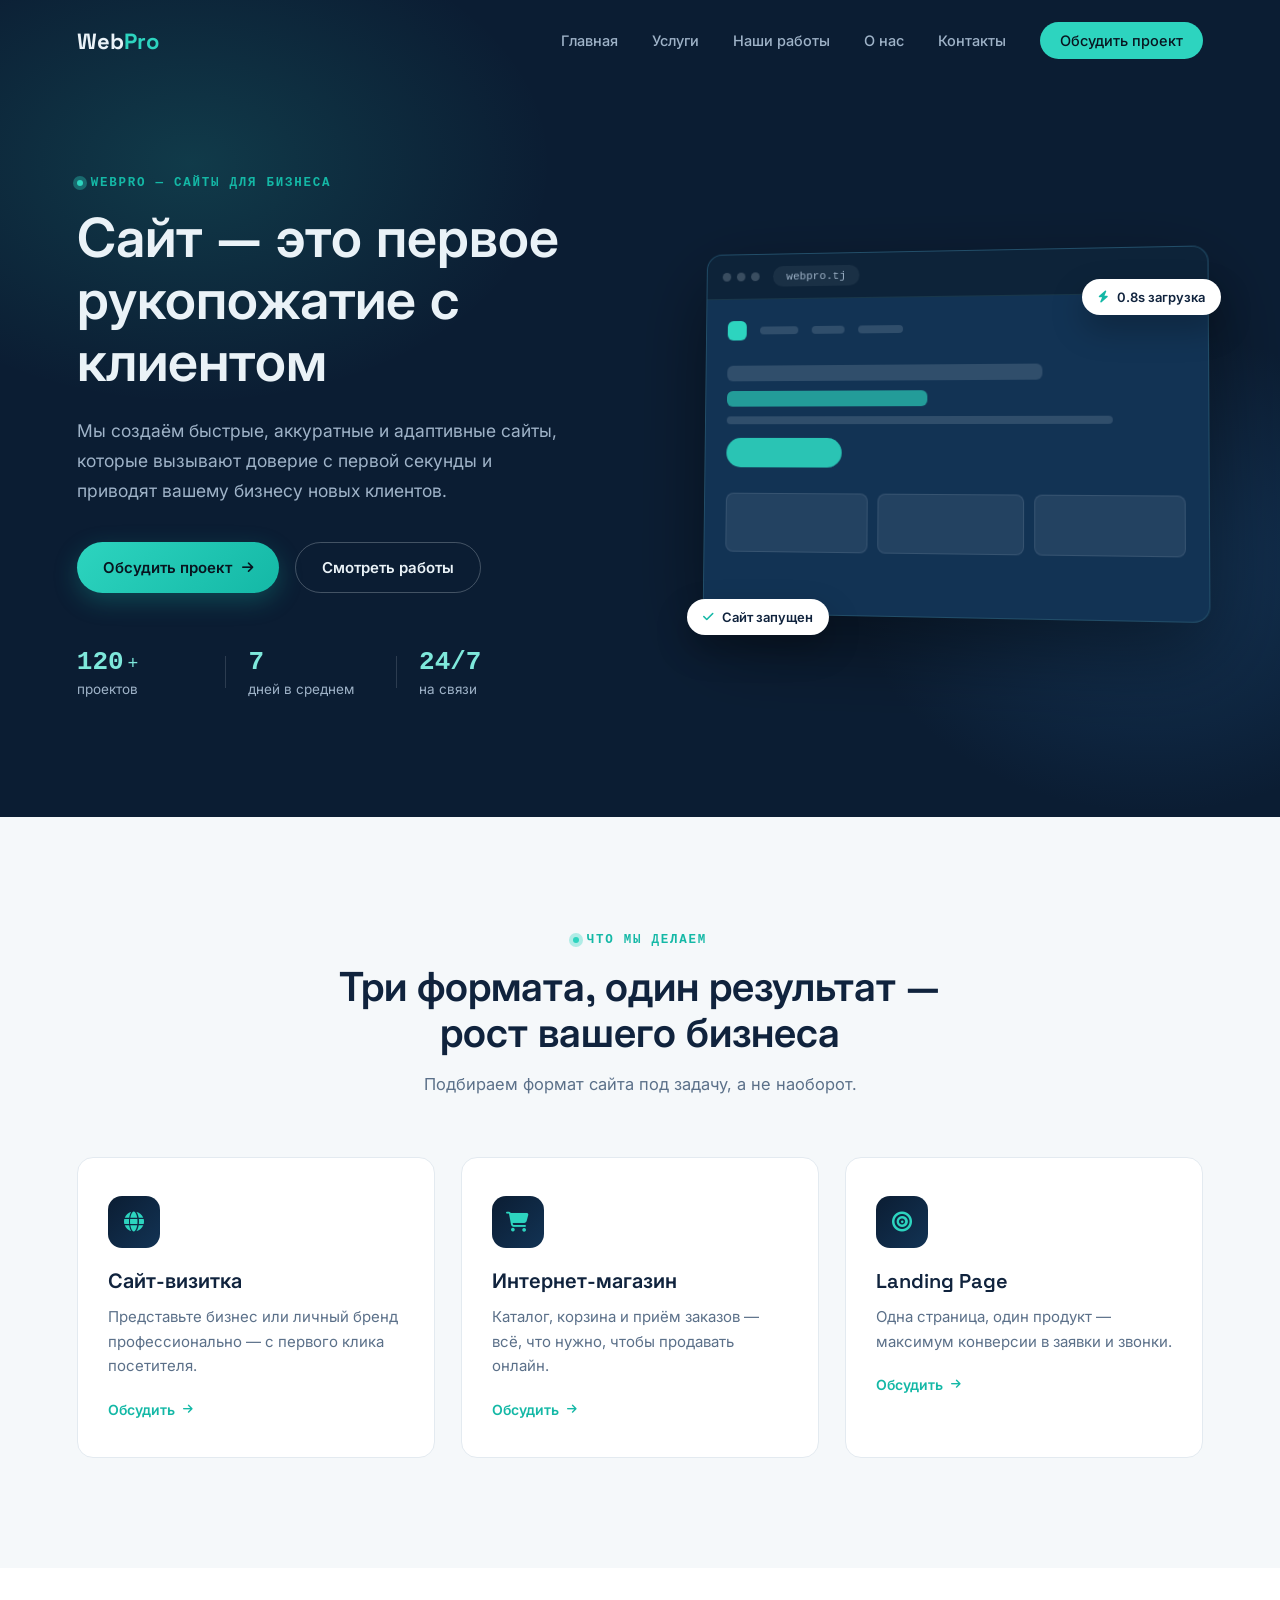
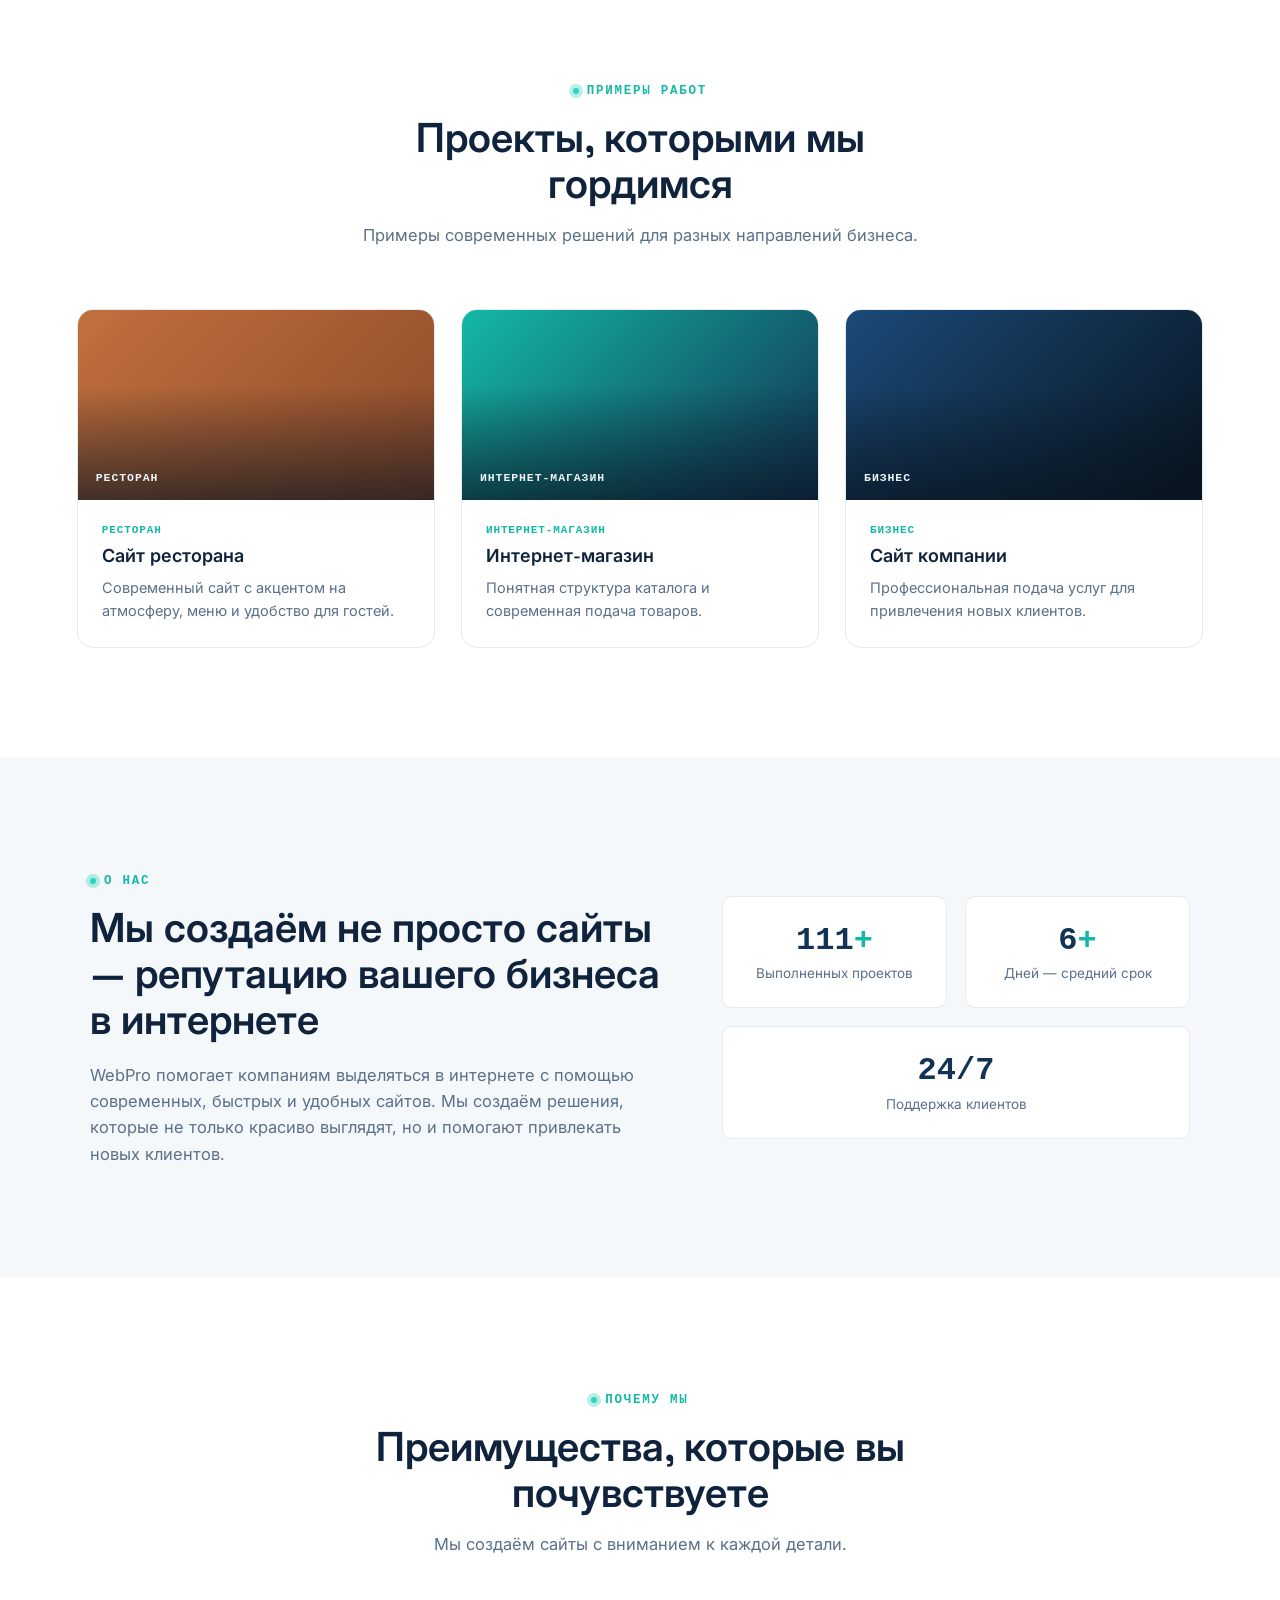
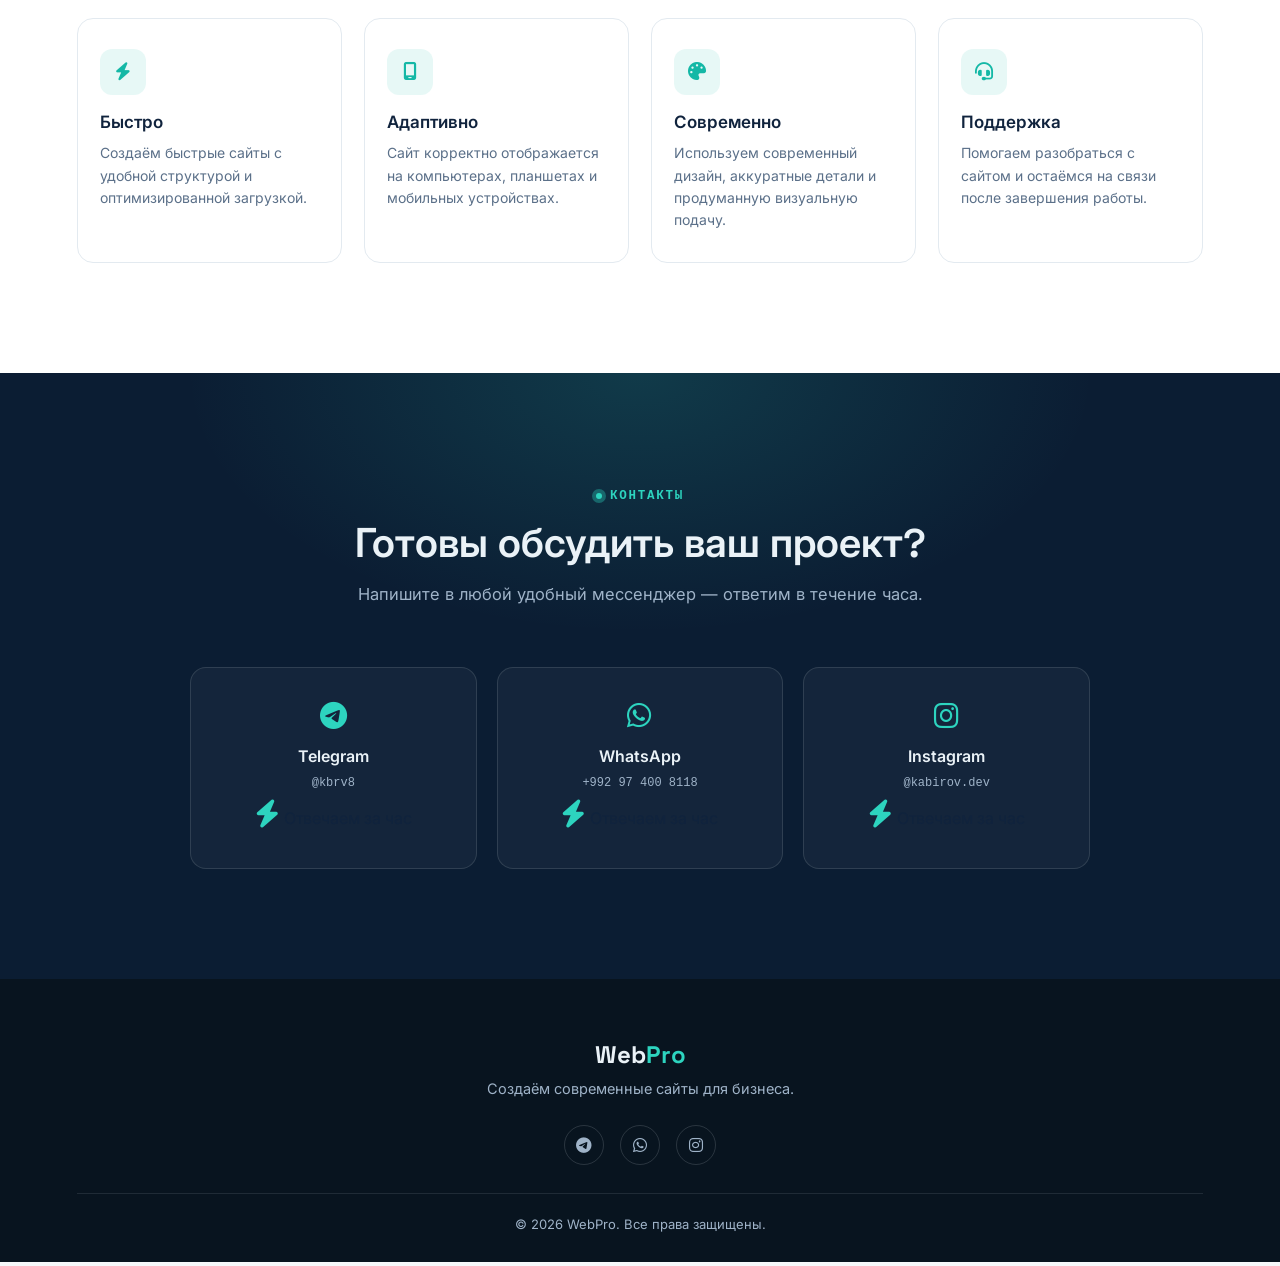
==== commit 538f08d7: "Update index.html" ====
--- a/index.html
+++ b/index.html
@@ -361,28 +361,30 @@
                 <p>Напишите в любой удобный мессенджер — ответим в течение часа.</p>
             </div>
 
-            <div class="social-buttons reveal">
-
-                <a href="https://t.me/kbrv8" target="_blank" rel="noopener noreferrer" class="contact-card telegram">
-                    <i class="fa-brands fa-telegram"></i>
-                    <span>Telegram</span>
-                    <small>Быстрый ответ</small>
-                </a>
-
-                <a href="https://wa.me/992974008118" target="_blank" rel="noopener noreferrer" class="contact-card whatsapp">
-                    <i class="fa-brands fa-whatsapp"></i>
-                    <span>WhatsApp</span>
-                    <small>+992 97 400 8118</small>
-                </a>
-
-                <a href="https://instagram.com/kabirov.dev" target="_blank" rel="noopener noreferrer" class="contact-card instagram">
-                    <i class="fa-brands fa-instagram"></i>
-                    <span>Instagram</span>
-                    <small>Наши работы</small>
-                </a>
-
-            </div>
-
+           <div class="social-buttons reveal">
+
+    <a href="https://t.me/kbrv8" target="_blank" rel="noopener noreferrer" class="contact-card telegram">
+        <div class="contact-card-icon"><i class="fa-brands fa-telegram"></i></div>
+        <span>Telegram</span>
+        <small>@kbrv8</small>
+        <div class="contact-badge"><i class="fa-solid fa-bolt"></i> Отвечаем за час</div>
+    </a>
+
+    <a href="https://wa.me/992974008118" target="_blank" rel="noopener noreferrer" class="contact-card whatsapp">
+        <div class="contact-card-icon"><i class="fa-brands fa-whatsapp"></i></div>
+        <span>WhatsApp</span>
+        <small>+992 97 400 8118</small>
+        <div class="contact-badge"><i class="fa-solid fa-bolt"></i> Отвечаем за час</div>
+    </a>
+
+    <a href="https://instagram.com/kabirov.dev" target="_blank" rel="noopener noreferrer" class="contact-card instagram">
+        <div class="contact-card-icon"><i class="fa-brands fa-instagram"></i></div>
+        <span>Instagram</span>
+        <small>@kabirov.dev</small>
+        <div class="contact-badge"><i class="fa-solid fa-bolt"></i> Отвечаем за час</div>
+    </a>
+
+</div>
         </section>
 
     </main>
--- a/style.css
+++ b/style.css
@@ -1,7 +1,50 @@
 /* =========================================================
-   WEBPRO — CLEAN STYLE.CSS
-   ========================================================= */
-
+   WEBPRO — STYLE.CSS
+   Design tokens: corporate navy + teal
+   ========================================================= */
+
+:root {
+    /* Colors */
+    --navy-950: #08141F;
+    --navy-900: #0B1D33;
+    --navy-800: #123354;
+    --navy-700: #1B4A78;
+    --teal-500: #14B8A6;
+    --teal-400: #2DD4BF;
+    --teal-300: #7EE8DB;
+    --teal-glow: rgba(45, 212, 191, 0.35);
+
+    --bg: #F5F8FA;
+    --surface: #FFFFFF;
+    --ink: #10233D;
+    --ink-muted: #5B7089;
+    --ink-soft: #8C9BB0;
+    --border: #E3EAF0;
+
+    --light-ink: #EAF2F7;
+    --light-muted: #9FB3C8;
+
+    /* Type */
+    --font-display: 'Space Grotesk', 'Inter', sans-serif;
+    --font-body: 'Inter', sans-serif;
+    --font-mono: 'JetBrains Mono', monospace;
+
+    /* Shape */
+    --radius: 16px;
+    --radius-sm: 10px;
+
+    /* Motion */
+    --ease: cubic-bezier(0.16, 1, 0.3, 1);
+}
+
+@media (prefers-reduced-motion: reduce) {
+    *, *::before, *::after {
+        animation-duration: 0.001ms !important;
+        animation-iteration-count: 1 !important;
+        transition-duration: 0.001ms !important;
+        scroll-behavior: auto !important;
+    }
+}
 
 /* =========================================================
    RESET
@@ -19,409 +62,127 @@
 }
 
 body {
-    font-family: Arial, Helvetica, sans-serif;
-    color: #172033;
+    font-family: var(--font-body);
+    color: var(--ink);
+    background: var(--bg);
     overflow-x: hidden;
     position: relative;
-    min-height: 100vh;
-
-    background:
-        linear-gradient(
-            135deg,
-            #eef7ff,
-            #f5f0ff,
-            #eafcff,
-            #f8f3ff
-        );
-}
-
-
-/* =========================================================
-   WEBPRO AURORA WAVES
-========================================================= */
-
-.webpro-animation {
-    position: fixed;
-    inset: 0;
-
-    width: 100%;
-    height: 100%;
-
-    overflow: hidden;
-    pointer-events: none;
-
-    z-index: 0;
-
-    background:
-        linear-gradient(
-            120deg,
-            #020817,
-            #06152a,
-            #090b25,
-            #031522
-        );
-}
-
-
-/* =========================================================
-   AURORA LIGHT 1
-========================================================= */
-
-.webpro-animation::before {
-    content: "";
-
-    position: absolute;
-
-    width: 75vw;
-    height: 45vh;
-
-    left: -15vw;
-    top: 10vh;
-
+    -webkit-font-smoothing: antialiased;
+}
+
+img, video { max-width: 100%; display: block; }
+
+a { text-decoration: none; color: inherit; }
+
+ul { list-style: none; }
+
+h1, h2, h3 {
+    font-family: var(--font-display);
+    font-weight: 600;
+    color: var(--ink);
+    line-height: 1.15;
+}
+
+section {
+    padding: 110px 6%;
+}
+
+.eyebrow {
+    display: inline-flex;
+    align-items: center;
+    gap: 8px;
+    font-family: var(--font-mono);
+    font-size: 12.5px;
+    font-weight: 600;
+    letter-spacing: 0.14em;
+    color: var(--teal-500);
+    margin-bottom: 18px;
+}
+
+.eyebrow-dot {
+    width: 6px;
+    height: 6px;
     border-radius: 50%;
-
-    background:
-        linear-gradient(
-            90deg,
-            transparent,
-            rgba(0, 210, 255, 0.45),
-            rgba(0, 120, 255, 0.28),
-            transparent
-        );
-
-    filter: blur(55px);
-
-    transform:
-        rotate(-18deg);
-
-    animation:
-        auroraOne 10s ease-in-out infinite alternate;
-}
-
-
-/* =========================================================
-   AURORA LIGHT 2
-========================================================= */
-
-.webpro-animation::after {
-    content: "";
-
-    position: absolute;
-
-    width: 70vw;
-    height: 40vh;
-
-    right: -15vw;
-    top: 35vh;
-
-    border-radius: 50%;
-
-    background:
-        linear-gradient(
-            90deg,
-            transparent,
-            rgba(125, 70, 255, 0.40),
-            rgba(0, 190, 255, 0.28),
-            transparent
-        );
-
-    filter: blur(60px);
-
-    transform:
-        rotate(20deg);
-
-    animation:
-        auroraTwo 13s ease-in-out infinite alternate;
-}
-
-
-/* =========================================================
-   EXTRA LIGHT WAVES
-========================================================= */
-
-.webpro-animation .webpro-bubble {
-    position: absolute;
-
-    border-radius: 50%;
-
-    pointer-events: none;
-
-    background:
-        radial-gradient(
-            circle,
-            rgba(0, 210, 255, 0.20),
-            rgba(80, 90, 255, 0.08),
-            transparent 70%
-        );
-
-    filter: blur(20px);
-
-    animation:
-        auroraBubble 12s ease-in-out infinite;
-}
-
-
-/* =========================================================
-   WAVE 1
-========================================================= */
-
-.webpro-bubble:nth-child(1) {
-    width: 300px;
-    height: 300px;
-
-    top: 5%;
-    left: 15%;
-
-    animation-delay: -2s;
-}
-
-
-/* =========================================================
-   WAVE 2
-========================================================= */
-
-.webpro-bubble:nth-child(2) {
-    width: 240px;
-    height: 240px;
-
-    top: 40%;
-    right: 15%;
-
-    animation-delay: -5s;
-
-    animation-duration: 15s;
-}
-
-
-/* =========================================================
-   WAVE 3
-========================================================= */
-
-.webpro-bubble:nth-child(3) {
-    width: 380px;
-    height: 380px;
-
-    bottom: -160px;
-    left: 35%;
-
-    animation-delay: -8s;
-
-    animation-duration: 18s;
-}
-
-
-/* =========================================================
-   WAVE 4
-========================================================= */
-
-.webpro-bubble:nth-child(4) {
-    width: 180px;
-    height: 180px;
-
-    top: 25%;
-    right: 35%;
-
-    animation-delay: -4s;
-
-    animation-duration: 10s;
-}
-
-
-/* =========================================================
-   AURORA ANIMATION 1
-========================================================= */
-
-@keyframes auroraOne {
-
-    0% {
-        transform:
-            translate3d(-10%, -10%, 0)
-            rotate(-18deg)
-            scale(0.9);
-    }
-
-    50% {
-        transform:
-            translate3d(25%, 15%, 0)
-            rotate(-8deg)
-            scale(1.15);
-    }
-
-    100% {
-        transform:
-            translate3d(5%, 30%, 0)
-            rotate(8deg)
-            scale(1);
-    }
-}
-
-
-/* =========================================================
-   AURORA ANIMATION 2
-========================================================= */
-
-@keyframes auroraTwo {
-
-    0% {
-        transform:
-            translate3d(15%, 10%, 0)
-            rotate(20deg)
-            scale(0.9);
-    }
-
-    50% {
-        transform:
-            translate3d(-25%, -15%, 0)
-            rotate(8deg)
-            scale(1.2);
-    }
-
-    100% {
-        transform:
-            translate3d(-5%, 20%, 0)
-            rotate(-10deg)
-            scale(1);
-    }
-}
-
-
-/* =========================================================
-   SMALL LIGHT MOVEMENT
-========================================================= */
-
-@keyframes auroraBubble {
-
-    0% {
-        transform:
-            translate3d(0, 0, 0)
-            scale(0.8);
-        opacity: 0.35;
-    }
-
-    25% {
-        transform:
-            translate3d(80px, -50px, 0)
-            scale(1.1);
-        opacity: 0.65;
-    }
-
-    50% {
-        transform:
-            translate3d(-30px, 100px, 0)
-            scale(1.25);
-        opacity: 0.45;
-    }
-
-    75% {
-        transform:
-            translate3d(-100px, 30px, 0)
-            scale(0.95);
-        opacity: 0.7;
-    }
-
-    100% {
-        transform:
-            translate3d(0, 0, 0)
-            scale(0.8);
-        opacity: 0.35;
-    }
-}
-
-
-/* =========================================================
-   MOBILE
-========================================================= */
-
-@media (max-width: 600px) {
-
-    .webpro-animation::before {
-        width: 110vw;
-        height: 35vh;
-
-        filter: blur(45px);
-    }
-
-    .webpro-animation::after {
-        width: 100vw;
-        height: 32vh;
-
-        filter: blur(50px);
-    }
-
-    .webpro-bubble:nth-child(1) {
-        width: 180px;
-        height: 180px;
-    }
-
-    .webpro-bubble:nth-child(2) {
-        width: 140px;
-        height: 140px;
-    }
-
-    .webpro-bubble:nth-child(3) {
-        width: 230px;
-        height: 230px;
-    }
-
-    .webpro-bubble:nth-child(4) {
-        width: 100px;
-        height: 100px;
-    }
-}
-
-/* =========================================================
-   MOBILE
-   ========================================================= */
-
-@media (max-width: 600px) {
-
-    .webpro-animation::before {
-        width: 300px;
-        height: 300px;
-
-        filter: blur(75px);
-    }
-
-    .webpro-animation::after {
-        width: 280px;
-        height: 280px;
-
-        filter: blur(75px);
-    }
-
-    .webpro-bubble:nth-child(1) {
-        width: 110px;
-        height: 110px;
-    }
-
-    .webpro-bubble:nth-child(2) {
-        width: 75px;
-        height: 75px;
-    }
-
-    .webpro-bubble:nth-child(3) {
-        width: 150px;
-        height: 150px;
-    }
-
-    .webpro-bubble:nth-child(4) {
-        width: 60px;
-        height: 60px;
-    }
-}
-
-
-/* =========================================================
-   CONTENT LAYER
-   ========================================================= */
-
-header,
-main,
-footer {
-    position: relative;
-    z-index: 2;
-}
-
+    background: var(--teal-400);
+    box-shadow: 0 0 0 4px var(--teal-glow);
+}
+
+.section-heading {
+    max-width: 640px;
+    margin: 0 auto 60px;
+    text-align: center;
+}
+
+.section-heading h2 {
+    font-size: clamp(28px, 3.4vw, 40px);
+    margin-bottom: 14px;
+}
+
+.section-heading p {
+    color: var(--ink-muted);
+    font-size: 16.5px;
+    line-height: 1.6;
+}
+
+/* =========================================================
+   SCROLL REVEAL
+   ========================================================= */
+
+.reveal {
+    opacity: 0;
+    transform: translateY(28px);
+    transition: opacity 0.7s var(--ease), transform 0.7s var(--ease);
+}
+
+.reveal.in-view {
+    opacity: 1;
+    transform: translateY(0);
+}
+
+/* =========================================================
+   BUTTONS
+   ========================================================= */
+
+.btn {
+    display: inline-flex;
+    align-items: center;
+    gap: 10px;
+    padding: 15px 26px;
+    border-radius: 999px;
+    font-family: var(--font-body);
+    font-weight: 600;
+    font-size: 15px;
+    cursor: pointer;
+    border: none;
+    transition: transform 0.3s var(--ease), box-shadow 0.3s var(--ease), background 0.3s var(--ease);
+}
+
+.btn i { font-size: 13px; transition: transform 0.3s var(--ease); }
+
+.btn-primary {
+    background: linear-gradient(135deg, var(--teal-400), var(--teal-500));
+    color: var(--navy-950);
+    box-shadow: 0 8px 24px rgba(20, 184, 166, 0.28);
+}
+
+.btn-primary:hover {
+    transform: translateY(-2px);
+    box-shadow: 0 12px 30px rgba(20, 184, 166, 0.4);
+}
+
+.btn-primary:hover i { transform: translateX(3px); }
+
+.btn-ghost {
+    background: transparent;
+    color: var(--light-ink);
+    border: 1px solid rgba(234, 242, 247, 0.25);
+}
+
+.btn-ghost:hover {
+    border-color: var(--teal-400);
+    color: var(--teal-300);
+    transform: translateY(-2px);
+}
 
 /* =========================================================
    HEADER
@@ -431,170 +192,92 @@
     position: fixed;
     top: 0;
     left: 0;
+    right: 0;
+    z-index: 1000;
+
+    display: flex;
+    align-items: center;
+    justify-content: space-between;
+
+    padding: 22px 6%;
+
+    background: rgba(8, 20, 31, 0);
+    transition: background 0.4s var(--ease), padding 0.4s var(--ease), box-shadow 0.4s var(--ease);
+}
+
+header.scrolled {
+    background: rgba(8, 20, 31, 0.85);
+    backdrop-filter: blur(16px);
+    -webkit-backdrop-filter: blur(16px);
+    padding: 14px 6%;
+    box-shadow: 0 10px 30px rgba(0, 0, 0, 0.25);
+}
+
+.logo {
+    font-family: var(--font-display);
+    font-size: 22px;
+    font-weight: 700;
+    color: var(--light-ink);
+}
+
+.logo span { color: var(--teal-400); }
+
+nav#mainNav {
+    display: flex;
+    align-items: center;
+    gap: 34px;
+}
+
+nav#mainNav a {
+    font-size: 14.5px;
+    font-weight: 500;
+    color: var(--light-muted);
+    position: relative;
+    transition: color 0.25s ease;
+}
+
+nav#mainNav a:not(.nav-cta)::after {
+    content: '';
+    position: absolute;
+    left: 0;
+    bottom: -6px;
+    width: 0;
+    height: 2px;
+    background: var(--teal-400);
+    transition: width 0.3s var(--ease);
+}
+
+nav#mainNav a:not(.nav-cta):hover {
+    color: var(--light-ink);
+}
+
+nav#mainNav a:not(.nav-cta):hover::after {
     width: 100%;
-    z-index: 1000;
-
-    display: flex;
-    align-items: center;
-    justify-content: space-between;
-
-    padding: 18px 8%;
-
-    background: rgba(255, 255, 255, 0.82);
-
-    backdrop-filter: blur(14px);
-    -webkit-backdrop-filter: blur(14px);
-
-    border-bottom: 1px solid rgba(255, 255, 255, 0.5);
-
-    box-shadow:
-        0 5px 25px rgba(15, 23, 42, 0.08);
-}
-
-
-/* =========================================================
-   LOGO
-   ========================================================= */
-
-.logo {
-    display: block;
-
-    text-decoration: none;
-
-    color: #0797d5;
-
-    font-size: 30px;
-    font-weight: 800;
-
-    letter-spacing: -1px;
-
-    transition:
-        color 0.3s ease,
-        transform 0.3s ease;
-}
-
-.logo:hover {
-    color: #006fa6;
-
-    transform: translateY(-1px);
-}
-
-
-/* =========================================================
-   DESKTOP NAVIGATION
-   ========================================================= */
-
-nav {
-    display: flex;
-    align-items: center;
-
-    gap: 8px;
-
-    padding: 6px;
-
-    background:
-        rgba(255, 255, 255, 0.50);
-
-    border:
-        1px solid rgba(7, 151, 213, 0.10);
-
-    border-radius: 18px;
-
-    backdrop-filter: blur(12px);
-    -webkit-backdrop-filter: blur(12px);
-
-    box-shadow:
-        0 5px 20px rgba(15, 23, 42, 0.05);
-}
-
-nav a {
-    position: relative;
-
-    display: block;
-
-    padding: 10px 15px;
-
-    border-radius: 12px;
-
-    text-decoration: none;
-
-    color: #172033;
-
-    font-size: 15px;
+}
+
+.nav-cta {
+    padding: 10px 20px;
+    border-radius: 999px;
+    background: var(--teal-400);
+    color: var(--navy-950) !important;
     font-weight: 600;
-
-    transition:
-        background 0.3s ease,
-        color 0.3s ease,
-        transform 0.3s ease,
-        box-shadow 0.3s ease;
-}
-
-nav a::after {
-    display: none;
-}
-
-nav a:hover {
-    color: #0797d5;
-
-    background:
-        rgba(7, 151, 213, 0.09);
-
-    transform:
-        translateY(-2px);
-
-    box-shadow:
-        0 6px 15px rgba(7, 151, 213, 0.08);
-}
-
-
-/* =========================================================
-   MOBILE MENU BUTTON
-   ========================================================= */
+}
+
+.nav-cta:hover { background: var(--teal-300); }
 
 .menu-toggle {
     display: none;
-
-    width: 44px;
-    height: 44px;
-
     align-items: center;
     justify-content: center;
-
-    padding: 0;
-
-    border: none;
-    outline: none;
-
-    border-radius: 12px;
-
+    width: 42px;
+    height: 42px;
+    border-radius: 50%;
+    border: 1px solid rgba(234, 242, 247, 0.2);
     background: transparent;
-
-    color: #172033;
-
-    font-size: 25px;
-
+    color: var(--light-ink);
+    font-size: 17px;
     cursor: pointer;
-
-    transition:
-        background 0.3s ease,
-        color 0.3s ease,
-        transform 0.3s ease;
-}
-
-.menu-toggle:hover {
-    color: #0797d5;
-
-    background:
-        rgba(7, 151, 213, 0.08);
-
-    transform: none;
-}
-
-.menu-toggle:active {
-    transform: scale(0.94);
-}
-
+}
 
 /* =========================================================
    HERO
@@ -602,3552 +285,739 @@
 
 .hero {
     position: relative;
-
-    min-height: 700px;
-
+    background: var(--navy-900);
+    padding: 170px 6% 120px;
+    overflow: hidden;
+}
+
+.hero-glow {
+    position: absolute;
+    inset: 0;
+    background:
+        radial-gradient(600px 400px at 15% 20%, rgba(45, 212, 191, 0.16), transparent 60%),
+        radial-gradient(500px 400px at 90% 70%, rgba(27, 74, 120, 0.5), transparent 60%);
+    pointer-events: none;
+}
+
+.hero-inner {
+    position: relative;
+    max-width: 1240px;
+    margin: 0 auto;
+    display: grid;
+    grid-template-columns: 1.05fr 0.95fr;
+    gap: 60px;
+    align-items: center;
+}
+
+.hero-copy h1 {
+    font-size: clamp(34px, 4.4vw, 54px);
+    color: var(--light-ink);
+    margin-bottom: 22px;
+}
+
+.hero-text {
+    font-size: 17.5px;
+    line-height: 1.7;
+    color: var(--light-muted);
+    max-width: 480px;
+    margin-bottom: 36px;
+}
+
+.hero-actions {
+    display: flex;
+    gap: 16px;
+    flex-wrap: wrap;
+    margin-bottom: 54px;
+}
+
+.hero-stats {
+    display: flex;
+    align-items: center;
+    gap: 22px;
+    flex-wrap: wrap;
+}
+
+.hero-stat {
+    display: flex;
+    align-items: baseline;
+    gap: 4px;
+    flex-wrap: wrap;
+}
+
+.hero-stat-num, .hero-stat-num-text {
+    font-family: var(--font-mono);
+    font-size: 26px;
+    font-weight: 600;
+    color: var(--teal-300);
+}
+
+.hero-stat-plus {
+    font-family: var(--font-mono);
+    font-size: 18px;
+    color: var(--teal-300);
+}
+
+.hero-stat-label {
+    font-size: 13.5px;
+    color: var(--light-muted);
+    width: 100%;
+}
+
+.hero-stat-divider {
+    width: 1px;
+    height: 32px;
+    background: rgba(234, 242, 247, 0.15);
+}
+
+/* ---- Browser mockup (signature element) ---- */
+
+.hero-visual {
+    position: relative;
+}
+
+.browser-mock {
+    background: var(--navy-800);
+    border-radius: var(--radius);
+    border: 1px solid rgba(126, 232, 219, 0.15);
+    box-shadow: 0 30px 80px rgba(0, 0, 0, 0.45);
+    overflow: hidden;
+    transform: perspective(1000px) rotateY(-6deg) rotateX(2deg);
+}
+
+.browser-topbar {
+    display: flex;
+    align-items: center;
+    gap: 14px;
+    padding: 12px 16px;
+    background: rgba(8, 20, 31, 0.5);
+    border-bottom: 1px solid rgba(126, 232, 219, 0.1);
+}
+
+.browser-dots { display: flex; gap: 6px; }
+
+.browser-dots span {
+    width: 9px;
+    height: 9px;
+    border-radius: 50%;
+    background: rgba(234, 242, 247, 0.2);
+}
+
+.browser-address {
+    font-family: var(--font-mono);
+    font-size: 11.5px;
+    color: var(--light-muted);
+    background: rgba(234, 242, 247, 0.06);
+    padding: 4px 14px;
+    border-radius: 999px;
+}
+
+.browser-body {
+    position: relative;
+    padding: 22px;
+    min-height: 320px;
+    overflow: hidden;
+}
+
+.mock-nav {
+    display: flex;
+    align-items: center;
+    gap: 14px;
+    margin-bottom: 26px;
+}
+
+.mock-logo {
+    width: 20px;
+    height: 20px;
+    border-radius: 6px;
+    background: var(--teal-400);
+    flex-shrink: 0;
+}
+
+.mock-line {
+    height: 8px;
+    border-radius: 4px;
+    background: rgba(234, 242, 247, 0.14);
+    animation: growLine 3.2s var(--ease) infinite;
+}
+
+.mock-line.w1 { width: 40px; animation-delay: 0.1s; }
+.mock-line.w2 { width: 34px; animation-delay: 0.25s; }
+.mock-line.w3 { width: 46px; animation-delay: 0.4s; }
+
+.mock-hero { margin-bottom: 26px; }
+
+.mock-block {
+    display: block;
+    border-radius: 6px;
+    background: rgba(234, 242, 247, 0.14);
+    margin-bottom: 10px;
+    animation: growLine 3.2s var(--ease) infinite;
+}
+
+.mock-block.title1 { height: 16px; width: 70%; animation-delay: 0.5s; }
+.mock-block.title2 { height: 16px; width: 45%; background: var(--teal-400); opacity: 0.65; animation-delay: 0.65s; }
+.mock-block.text   { height: 8px; width: 85%; margin-top: 8px; animation-delay: 0.8s; }
+.mock-block.button {
+    height: 30px;
+    width: 120px;
+    border-radius: 999px;
+    background: var(--teal-400);
+    opacity: 0.9;
+    margin-top: 14px;
+    animation-delay: 0.95s;
+}
+
+.mock-grid {
+    display: grid;
+    grid-template-columns: repeat(3, 1fr);
+    gap: 10px;
+}
+
+.mock-card {
+    height: 60px;
+    border-radius: 8px;
+    background: rgba(234, 242, 247, 0.08);
+    border: 1px solid rgba(234, 242, 247, 0.1);
+    animation: growLine 3.2s var(--ease) infinite;
+}
+
+.mock-card:nth-child(1) { animation-delay: 1.05s; }
+.mock-card:nth-child(2) { animation-delay: 1.15s; }
+.mock-card:nth-child(3) { animation-delay: 1.25s; }
+
+@keyframes growLine {
+    0%   { opacity: 0.25; transform: scaleX(0.85); transform-origin: left; }
+    18%  { opacity: 1; transform: scaleX(1); }
+    85%  { opacity: 1; transform: scaleX(1); }
+    100% { opacity: 0.25; transform: scaleX(0.85); }
+}
+
+.build-sweep {
+    position: absolute;
+    top: 0;
+    left: -40%;
+    width: 40%;
+    height: 100%;
+    background: linear-gradient(100deg, transparent, rgba(126, 232, 219, 0.12), transparent);
+    animation: sweep 3.2s ease-in-out infinite;
+    pointer-events: none;
+}
+
+@keyframes sweep {
+    0%   { left: -40%; }
+    100% { left: 120%; }
+}
+
+.floating-badge {
+    position: absolute;
+    display: flex;
+    align-items: center;
+    gap: 8px;
+    padding: 10px 16px;
+    background: var(--surface);
+    color: var(--ink);
+    font-size: 13px;
+    font-weight: 600;
+    border-radius: 999px;
+    box-shadow: 0 14px 32px rgba(0, 0, 0, 0.25);
+    animation: floatBadge 4s ease-in-out infinite;
+}
+
+.floating-badge i { color: var(--teal-500); font-size: 12px; }
+
+.badge-live {
+    bottom: -18px;
+    left: -10px;
+    animation-delay: 0.3s;
+}
+
+.badge-fast {
+    top: 30px;
+    right: -18px;
+    animation-delay: 1s;
+}
+
+@keyframes floatBadge {
+    0%, 100% { transform: translateY(0); }
+    50% { transform: translateY(-10px); }
+}
+
+/* =========================================================
+   SERVICES
+   ========================================================= */
+
+.services { background: var(--bg); }
+
+.services-grid {
+    max-width: 1160px;
+    margin: 0 auto;
+    display: grid;
+    grid-template-columns: repeat(3, 1fr);
+    gap: 26px;
+}
+
+.service-card {
+    background: var(--surface);
+    border: 1px solid var(--border);
+    border-radius: var(--radius);
+    padding: 38px 30px;
+    transition: transform 0.4s var(--ease), box-shadow 0.4s var(--ease), border-color 0.4s var(--ease);
+}
+
+.service-card:hover {
+    transform: translateY(-6px);
+    box-shadow: 0 24px 48px rgba(11, 29, 51, 0.1);
+    border-color: var(--teal-300);
+}
+
+.service-icon {
+    width: 52px;
+    height: 52px;
+    border-radius: 14px;
     display: flex;
     align-items: center;
     justify-content: center;
-
-    padding: 100px 20px;
-
+    background: linear-gradient(135deg, var(--navy-900), var(--navy-800));
+    color: var(--teal-400);
+    font-size: 20px;
+    margin-bottom: 22px;
+}
+
+.service-card h3 {
+    font-size: 20px;
+    margin-bottom: 12px;
+}
+
+.service-card p {
+    color: var(--ink-muted);
+    font-size: 15px;
+    line-height: 1.65;
+    margin-bottom: 20px;
+}
+
+.service-link {
+    display: inline-flex;
+    align-items: center;
+    gap: 8px;
+    font-size: 14px;
+    font-weight: 600;
+    color: var(--teal-500);
+}
+
+.service-link i { font-size: 11px; transition: transform 0.3s var(--ease); }
+.service-card:hover .service-link i { transform: translateX(4px); }
+
+/* =========================================================
+   PORTFOLIO
+   ========================================================= */
+
+.portfolio { background: var(--surface); }
+
+.portfolio-grid {
+    max-width: 1160px;
+    margin: 0 auto;
+    display: grid;
+    grid-template-columns: repeat(3, 1fr);
+    gap: 26px;
+}
+
+.portfolio-item {
+    border-radius: var(--radius);
+    overflow: hidden;
+    border: 1px solid var(--border);
+    transition: transform 0.4s var(--ease), box-shadow 0.4s var(--ease);
+}
+
+.portfolio-item:hover {
+    transform: translateY(-6px);
+    box-shadow: 0 24px 48px rgba(11, 29, 51, 0.12);
+}
+
+.portfolio-image {
+    position: relative;
+    height: 190px;
+    overflow: hidden;
+}
+
+.portfolio-image video {
+    width: 100%;
+    height: 100%;
+    object-fit: cover;
+}
+
+.tone-warm { background: linear-gradient(135deg, #C2703D, #8C4A2A); }
+.tone-teal { background: linear-gradient(135deg, var(--teal-500), var(--navy-800)); }
+.tone-navy { background: linear-gradient(135deg, var(--navy-700), var(--navy-950)); }
+
+.portfolio-overlay {
+    position: absolute;
+    inset: 0;
+    display: flex;
+    align-items: flex-end;
+    justify-content: space-between;
+    padding: 16px 18px;
+    background: linear-gradient(0deg, rgba(8, 20, 31, 0.65), transparent 60%);
+}
+
+.portfolio-overlay span {
+    font-family: var(--font-mono);
+    font-size: 11.5px;
+    font-weight: 600;
+    letter-spacing: 0.08em;
+    color: var(--light-ink);
+}
+
+.portfolio-arrow {
+    width: 30px;
+    height: 30px;
+    border-radius: 50%;
+    background: var(--teal-400);
+    color: var(--navy-950);
+    display: flex;
+    align-items: center;
+    justify-content: center;
+    font-size: 11px;
+    transform: scale(0.8);
+    opacity: 0;
+    transition: all 0.3s var(--ease);
+}
+
+.portfolio-item:hover .portfolio-arrow {
+    opacity: 1;
+    transform: scale(1);
+}
+
+.portfolio-content { padding: 24px; }
+
+.portfolio-category {
+    font-family: var(--font-mono);
+    font-size: 11px;
+    font-weight: 600;
+    letter-spacing: 0.08em;
+    color: var(--teal-500);
+    margin-bottom: 10px;
+}
+
+.portfolio-content h3 { font-size: 18px; margin-bottom: 10px; }
+
+.portfolio-content p {
+    color: var(--ink-muted);
+    font-size: 14.5px;
+    line-height: 1.6;
+}
+
+/* =========================================================
+   ABOUT
+   ========================================================= */
+
+.about { background: var(--bg); }
+
+.about-content {
+    max-width: 1100px;
+    margin: 0 auto;
+    display: grid;
+    grid-template-columns: 1.1fr 0.9fr;
+    gap: 60px;
+    align-items: center;
+}
+
+.about-heading { text-align: left; margin: 0; max-width: none; }
+
+.about-text {
+    color: var(--ink-muted);
+    font-size: 16px;
+    line-height: 1.75;
+    margin-top: 18px;
+}
+
+.about-stats {
+    display: grid;
+    grid-template-columns: 1fr 1fr;
+    gap: 18px;
+}
+
+.stat-card {
+    background: var(--surface);
+    border: 1px solid var(--border);
+    border-radius: var(--radius-sm);
+    padding: 26px 20px;
     text-align: center;
-
-    color: white;
-
-    background: transparent;
-
-    overflow: hidden;
-}
-
-.hero::before {
-    content: "";
-
-    position: absolute;
-
-    width: 450px;
-    height: 450px;
-
-    top: -150px;
-    left: -120px;
-
-    border-radius: 50%;
-
-    background:
-        rgba(0, 191, 255, 0.14);
-
-    filter: blur(80px);
-
-    animation:
-        floatingLight 12s ease-in-out infinite;
-}
-
-.hero::after {
-    content: "";
-
-    position: absolute;
-
-    width: 400px;
-    height: 400px;
-
-    right: -100px;
-    bottom: -150px;
-
-    border-radius: 50%;
-
-    background:
-        rgba(0, 140, 255, 0.12);
-
-    filter: blur(80px);
-
-    animation:
-        floatingLight 15s ease-in-out infinite reverse;
-}
-
-.hero-content {
-    position: relative;
-
-    z-index: 3;
-
-    width: 100%;
-    max-width: 900px;
-
-    animation:
-        fadeUp 1s ease forwards;
-}
-
-/* =========================================================
-   HERO ACTIONS
-========================================================= */
-
-.hero-actions {
-    display: flex;
+}
+
+.stat-card:last-child { grid-column: 1 / -1; }
+
+.stat-card h3, .stat-card .no-count {
+    font-family: var(--font-mono);
+    font-size: 32px;
+    font-weight: 600;
+    color: var(--navy-800);
+    margin-bottom: 6px;
+}
+
+.stat-card h3::after {
+    content: '+';
+    color: var(--teal-500);
+}
+
+.stat-card:nth-child(3) h3::after { content: ''; }
+
+.stat-card p {
+    color: var(--ink-muted);
+    font-size: 13.5px;
+}
+
+/* =========================================================
+   ADVANTAGES
+   ========================================================= */
+
+.advantages { background: var(--surface); }
+
+.advantages-grid {
+    max-width: 1160px;
+    margin: 0 auto;
+    display: grid;
+    grid-template-columns: repeat(4, 1fr);
+    gap: 22px;
+}
+
+.advantage-card {
+    padding: 30px 22px;
+    border-radius: var(--radius);
+    border: 1px solid var(--border);
+    transition: transform 0.35s var(--ease), border-color 0.35s var(--ease);
+}
+
+.advantage-card:hover {
+    transform: translateY(-5px);
+    border-color: var(--teal-300);
+}
+
+.advantage-icon {
+    width: 46px;
+    height: 46px;
+    border-radius: 12px;
+    display: flex;
+    align-items: center;
     justify-content: center;
-    align-items: center;
-}
-
-
-/* =========================================================
-   HERO BUTTON
-========================================================= */
-
-.order-button {
-    display: inline-flex;
-    align-items: center;
-    justify-content: center;
-    gap: 12px;
-
-    border: none;
-    outline: none;
-
-    padding: 16px 28px 16px 32px;
-
-    border-radius: 50px;
-
-    background: linear-gradient(
-        135deg,
-        #00bfff,
-        #0878ff
-    );
-
-    color: white;
-
-    font-size: 16px;
-    font-weight: 700;
-
-    cursor: pointer;
-
-    box-shadow:
-        0 12px 35px rgba(0, 150, 255, 0.28);
-
-    transition:
-        transform 0.3s ease,
-        box-shadow 0.3s ease,
-        background 0.3s ease;
-}
-
-.order-button i {
-    width: 32px;
-    height: 32px;
-
-    display: flex;
-    align-items: center;
-    justify-content: center;
-
-    border-radius: 50%;
-
-    background: rgba(255, 255, 255, 0.18);
-
+    background: rgba(20, 184, 166, 0.1);
+    color: var(--teal-500);
+    font-size: 18px;
+    margin-bottom: 18px;
+}
+
+.advantage-card h3 { font-size: 17px; margin-bottom: 10px; }
+
+.advantage-card p {
     font-size: 14px;
-
-    transition:
-        transform 0.3s ease,
-        background 0.3s ease;
-}
-
-.order-button:hover {
-    transform: translateY(-4px);
-
-    box-shadow:
-        0 18px 45px rgba(0, 150, 255, 0.38);
-}
-
-.order-button:hover i {
-    transform: translateX(4px);
-
-    background: rgba(255, 255, 255, 0.25);
-}
-
-.order-button:active {
-    transform: translateY(-1px);
-}
-
-
-/* =========================================================
-   MOBILE HERO
-========================================================= */
-
-@media (max-width: 768px) {
-
-    .hero-content {
-        width: 100%;
-    }
-
-    .hero h1 {
-        font-size: 38px;
-        line-height: 1.12;
-    }
-
-    .hero h1 span {
-        display: block;
-        margin-top: 8px;
-    }
-
-    .hero p {
-        max-width: 500px;
-
-        font-size: 17px;
-        line-height: 1.6;
-
-        padding: 0 5px;
-    }
-
-    .order-button {
-        padding: 14px 24px 14px 27px;
-
-        font-size: 15px;
-    }
-
-    .order-button i {
-        width: 29px;
-        height: 29px;
-    }
-}
-
-
-@media (max-width: 400px) {
-
-    .hero h1 {
-        font-size: 33px;
-    }
-
-    .hero p {
-        font-size: 16px;
-    }
-
-    .order-button {
-        width: auto;
-        max-width: 100%;
-    }
-}
-
-/* =========================================================
-   HERO BADGE
-   ========================================================= */
-
-.hero-badge {
-    display: inline-block;
-
-    margin-bottom: 22px;
-
-    padding: 8px 17px;
-
-    border:
-        1px solid rgba(255, 255, 255, 0.30);
-
-    border-radius: 30px;
-
-    color:
-        rgba(255, 255, 255, 0.85);
-
-    background:
-        rgba(255, 255, 255, 0.08);
-
-    backdrop-filter: blur(8px);
-    -webkit-backdrop-filter: blur(8px);
-
-    font-size: 12px;
-    font-weight: 700;
-
-    letter-spacing: 3px;
-}
-
-
-/* =========================================================
-   HERO TITLE
-   ========================================================= */
-
-.hero h1 {
-    max-width: 900px;
-
-    margin-bottom: 25px;
-
-    font-size:
-        clamp(38px, 6vw, 64px);
-
-    line-height: 1.1;
-
-    font-weight: 700;
-
-    letter-spacing: -1px;
-
-    text-shadow:
-        0 5px 25px rgba(0, 0, 0, 0.35);
-
-    animation:
-        heroTitle 1s ease both;
-}
-
-.hero h1 span {
-    color: #55d6ff;
-}
-
-
-/* =========================================================
-   HERO TEXT
-   ========================================================= */
-
-.hero p {
-    max-width: 700px;
-
-    margin:
-        0 auto 35px;
-
-    color:
-        rgba(255, 255, 255, 0.92);
-
-    font-size:
-        clamp(18px, 2.5vw, 22px);
-
+    color: var(--ink-muted);
     line-height: 1.6;
-
-    animation:
-        heroText 1s ease 0.2s both;
-}
-
-
-/* =========================================================
-   ORDER BUTTON
-   ========================================================= */
-
-.order-button {
-    border: none;
-    outline: none;
-
-    padding: 16px 38px;
-
-    border-radius: 50px;
-
-    background: #00bfff;
-
-    color: white;
-
-    font-size: 17px;
-    font-weight: 600;
-
-    cursor: pointer;
-
-    box-shadow:
-        0 10px 30px rgba(0, 191, 255, 0.30);
-
-    transition:
-        background 0.3s ease,
-        transform 0.3s ease,
-        box-shadow 0.3s ease;
-
-    animation:
-        heroButton 1s ease 0.4s both;
-}
-
-.order-button:hover {
-    background: #009ed1;
-
-    transform:
-        translateY(-3px)
-        scale(1.03);
-
-    box-shadow:
-        0 15px 35px rgba(0, 191, 255, 0.45);
-}
-
-.order-button:active {
-    transform:
-        translateY(0)
-        scale(0.98);
-}
-
-
-/* =========================================================
-   CONTACT BUTTONS
-   ========================================================= */
-
-.contact-buttons {
-    display: flex;
-    flex-direction: column;
-    align-items: center;
-
-    width: 100%;
-
-    margin-top: 25px;
-
-    opacity: 0;
-    visibility: hidden;
-
-    transform:
-        translateY(15px);
-
-    max-height: 0;
-
-    overflow: hidden;
-
-    transition:
-        opacity 0.5s ease,
-        transform 0.5s ease,
-        max-height 0.5s ease,
-        visibility 0.5s ease;
-}
-
-.contact-buttons.show {
-    opacity: 1;
-    visibility: visible;
-
-    transform:
-        translateY(0);
-
-    max-height: 350px;
-}
-
-.contact-title {
-    margin-bottom: 22px;
-
-    color:
-        rgba(255, 255, 255, 0.95);
-
-    font-size: 16px;
-    font-weight: 600;
-}
-
-.contact-links {
-    display: flex;
-    align-items: center;
-    justify-content: center;
-
-    gap: 18px;
-}
-
-.contact-links a {
-    display: flex;
-    align-items: center;
-    justify-content: center;
-
-    gap: 10px;
-
-    min-width: 145px;
-
-    padding: 13px 20px;
-
-    border:
-        1px solid rgba(255, 255, 255, 0.22);
-
-    border-radius: 12px;
-
-    text-decoration: none;
-
-    color: white;
-
-    background:
-        rgba(255, 255, 255, 0.10);
-
-    backdrop-filter: blur(10px);
-    -webkit-backdrop-filter: blur(10px);
-
-    font-size: 15px;
-    font-weight: 600;
-
-    transition:
-        background 0.3s ease,
-        transform 0.3s ease;
-}
-
-.contact-links a i {
-    font-size: 20px;
-}
-
-.contact-links a:hover {
-    transform:
-        translateY(-4px);
-
-    background:
-        rgba(255, 255, 255, 0.18);
-}
-
-
-/* =========================================================
-   SECTIONS
-   ========================================================= */
-
-.services,
-.portfolio,
-.advantages,
+}
+
+/* =========================================================
+   CONTACTS
+   ========================================================= */
+
 .contacts {
     position: relative;
-
-    padding:
-        100px 8%;
-}
-
-
-/* =========================================================
-   SECTION HEADING
-   ========================================================= */
-
-.section-heading {
-    max-width: 750px;
-
-    margin:
-        0 auto 55px;
-
+    background: var(--navy-900);
+    overflow: hidden;
+}
+
+.contacts-glow {
+    position: absolute;
+    inset: 0;
+    background: radial-gradient(700px 400px at 50% 0%, rgba(45, 212, 191, 0.16), transparent 65%);
+    pointer-events: none;
+}
+
+.contacts .section-heading h2,
+.contacts .eyebrow { color: var(--light-ink); }
+.contacts .eyebrow { color: var(--teal-400); }
+.contacts .section-heading p { color: var(--light-muted); }
+
+.social-buttons {
+    position: relative;
+    max-width: 900px;
+    margin: 0 auto;
+    display: grid;
+    grid-template-columns: repeat(3, 1fr);
+    gap: 20px;
+}
+
+.contact-card {
+    display: flex;
+    flex-direction: column;
+    align-items: center;
+    gap: 10px;
+    padding: 34px 20px;
+    border-radius: var(--radius);
+    background: rgba(234, 242, 247, 0.04);
+    border: 1px solid rgba(234, 242, 247, 0.12);
     text-align: center;
-}
-
-.section-heading > span {
-    display: inline-block;
-
-    margin-bottom: 12px;
-
-    color: #0797d5;
-
+    transition: transform 0.35s var(--ease), border-color 0.35s var(--ease), background 0.35s var(--ease);
+}
+
+.contact-card i {
+    font-size: 28px;
+    color: var(--teal-400);
+    margin-bottom: 6px;
+}
+
+.contact-card span {
+    font-weight: 600;
+    font-size: 16px;
+    color: var(--light-ink);
+}
+
+.contact-card small {
+    font-family: var(--font-mono);
     font-size: 12px;
-    font-weight: 800;
-
-    letter-spacing: 3px;
-}
-
-.section-heading h2 {
-    margin-bottom: 18px;
-
-    color: #172033;
-
-    font-size: 42px;
-
-    transition:
-        transform 0.3s ease;
-}
-
-.section-heading h2:hover {
-    transform:
-        translateY(-3px);
-}
-
-.section-heading p {
-    color: #64748b;
-
-    font-size: 17px;
-
-    line-height: 1.7;
-}
-
-
-/* =========================================================
-   CARDS
-   ========================================================= */
-
-.cards {
-    display: flex;
-
+    color: var(--light-muted);
+}
+
+.contact-card:hover {
+    transform: translateY(-6px);
+    border-color: var(--teal-400);
+    background: rgba(45, 212, 191, 0.06);
+}
+
+/* =========================================================
+   FOOTER
+   ========================================================= */
+
+footer {
+    background: var(--navy-950);
+    padding: 60px 6% 30px;
+    text-align: center;
+}
+
+.footer-logo {
+    font-family: var(--font-display);
+    font-size: 24px;
+    font-weight: 700;
+    color: var(--light-ink);
+}
+
+.footer-logo span { color: var(--teal-400); }
+
+.footer-top p {
+    color: var(--light-muted);
+    font-size: 14.5px;
+    margin-top: 10px;
+}
+
+.footer-social {
+    display: flex;
     justify-content: center;
-
-    gap: 28px;
-
-    flex-wrap: wrap;
-}
-
-.card {
-    position: relative;
-
-    width: 300px;
-
-    padding: 32px;
-
-    overflow: hidden;
-
-    background: #ffffff;
-
-    border:
-        1px solid rgba(0, 191, 255, 0.08);
-
-    border-radius: 18px;
-
-    box-shadow:
-        0 10px 30px rgba(15, 23, 42, 0.07);
-
-    transition:
-        transform 0.4s ease,
-        box-shadow 0.4s ease,
-        border-color 0.4s ease;
-}
-
-.card::before {
-    content: "";
-
-    position: absolute;
-
-    top: 0;
-    left: 0;
-
-    width: 100%;
-    height: 3px;
-
-    background:
-        linear-gradient(
-            90deg,
-            #00bfff,
-            #7b61ff
-        );
-
-    transform:
-        scaleX(0);
-
-    transform-origin: left;
-
-    transition:
-        transform 0.4s ease;
-}
-
-.card:hover {
-    transform:
-        translateY(-10px);
-
-    box-shadow:
-        0 20px 45px rgba(15, 23, 42, 0.13);
-
-    border-color:
-        rgba(0, 191, 255, 0.25);
-}
-
-.card:hover::before {
-    transform:
-        scaleX(1);
-}
-
-
-/* =========================================================
-   CARD ICON
-   ========================================================= */
-
-.card-icon {
-    width: 58px;
-    height: 58px;
-
+    gap: 16px;
+    margin: 28px 0;
+}
+
+.footer-social a {
+    width: 40px;
+    height: 40px;
+    border-radius: 50%;
     display: flex;
     align-items: center;
     justify-content: center;
-
-    margin-bottom: 22px;
-
-    border-radius: 15px;
-
-    background:
-        rgba(0, 191, 255, 0.10);
-
-    color: #0797d5;
-
-    font-size: 24px;
-}
-
-
-/* =========================================================
-   CARD TEXT
-   ========================================================= */
-
-.card h3 {
-    margin-bottom: 13px;
-
-    color: #172033;
-
-    font-size: 21px;
-
-    transition:
-        color 0.3s ease,
-        transform 0.3s ease;
-}
-
-.card:hover h3 {
-    color: #00aeea;
-
-    transform:
-        translateX(3px);
-}
-
-.card p {
-    color: #64748b;
-
-    font-size: 15px;
-
-    line-height: 1.7;
-}
-
-
-/* =========================================================
-   CARD IMAGES
-   ========================================================= */
-
-.card img {
-    display: block;
-
-    max-width: 100%;
-
-    transition:
-        transform 0.6s ease,
-        filter 0.6s ease;
-}
-
-.card:hover img {
-    transform:
-        scale(1.04);
-
-    filter:
-        brightness(1.05);
-}
-
-
-/* =========================================================
-   WEBPRO — PORTFOLIO
-   ========================================================= */
-
-.portfolio {
-    position: relative;
-
-    padding: 110px 8%;
-
-    background: transparent;
-
-    overflow: hidden;
-}
-
-
-/* =========================================================
-   PORTFOLIO GRID
-   ========================================================= */
-
-.portfolio-grid {
-    display: grid;
-
-    grid-template-columns:
-        repeat(3, minmax(0, 1fr));
-
-    gap: 28px;
-
-    max-width: 1150px;
-
+    border: 1px solid rgba(234, 242, 247, 0.15);
+    color: var(--light-muted);
+    transition: all 0.3s var(--ease);
+}
+
+.footer-social a:hover {
+    color: var(--navy-950);
+    background: var(--teal-400);
+    border-color: var(--teal-400);
+}
+
+.footer-line {
+    max-width: 1160px;
     margin: 0 auto;
-}
-
-
-/* =========================================================
-   PORTFOLIO CARD
-   ========================================================= */
-
-.portfolio-item {
-    position: relative;
-
-    overflow: hidden;
-
-    background:
-        rgba(255, 255, 255, 0.95);
-
-    border:
-        1px solid rgba(7, 151, 213, 0.10);
-
-    border-radius: 24px;
-
-    box-shadow:
-        0 12px 35px rgba(15, 23, 42, 0.07);
-
-    transition:
-        transform 0.4s ease,
-        box-shadow 0.4s ease,
-        border-color 0.4s ease;
-}
-
-
-.portfolio-item:hover {
-    transform:
-        translateY(-10px);
-
-    border-color:
-        rgba(0, 191, 255, 0.25);
-
-    box-shadow:
-        0 25px 55px rgba(15, 23, 42, 0.13);
-}
-
-
-/* =========================================================
-   IMAGE
-   ========================================================= */
-
-.portfolio-image {
-    position: relative;
-
-    width: 100%;
-    height: 245px;
-
-    overflow: hidden;
-
-    background:
-        #eaf4f8;
-}
-
-
-.portfolio-image video {
-    display: block;
-
-    width: 100%;
-    height: 100%;
-
-    object-fit: cover;
-
-    transition:
-        transform 0.7s ease,
-        filter 0.7s ease;
-}
-
-.portfolio-item:hover .portfolio-image video {
-    transform: scale(1.07);
-
-    filter: brightness(0.78);
-}
-
-
-/* =========================================================
-   OVERLAY
-   ========================================================= */
-
-.portfolio-overlay {
-    position: absolute;
-
-    inset: 0;
-
-    display: flex;
-
-    align-items: flex-end;
-    justify-content: space-between;
-
-    padding: 22px;
-
-    background:
-        linear-gradient(
-            to top,
-            rgba(5, 15, 25, 0.72),
-            rgba(5, 15, 25, 0.03) 65%
-        );
-
-    opacity: 0;
-
-    transition:
-        opacity 0.4s ease;
-}
-
-
-.portfolio-item:hover .portfolio-overlay {
-    opacity: 1;
-}
-
-
-.portfolio-overlay > span {
-    color: white;
-
-    font-size: 11px;
-
-    font-weight: 800;
-
-    letter-spacing: 1.5px;
-}
-
-
-/* =========================================================
-   ARROW
-   ========================================================= */
-
-.portfolio-arrow {
-    width: 44px;
-    height: 44px;
-
-    display: flex;
-
-    align-items: center;
-    justify-content: center;
-
-    border-radius: 50%;
-
-    color: white;
-
-    background:
-        rgba(255, 255, 255, 0.18);
-
-    border:
-        1px solid rgba(255, 255, 255, 0.25);
-
-    backdrop-filter:
-        blur(10px);
-
-    -webkit-backdrop-filter:
-        blur(10px);
-
-    transform:
-        translateY(10px);
-
-    transition:
-        transform 0.4s ease,
-        background 0.3s ease;
-}
-
-
-.portfolio-item:hover .portfolio-arrow {
-    transform:
-        translateY(0);
-}
-
-
-.portfolio-arrow:hover {
-    background:
-        rgba(0, 191, 255, 0.55);
-}
-
-
-/* =========================================================
-   CONTENT
-   ========================================================= */
-
-.portfolio-content {
-    padding:
-        25px 25px 28px;
-}
-
-
-.portfolio-category {
-    margin-bottom: 10px;
-
-    color:
-        #0797d5;
-
-    font-size: 11px;
-
-    font-weight: 800;
-
-    letter-spacing: 1.8px;
-}
-
-
-.portfolio-content h3 {
-    margin-bottom: 12px;
-
-    color:
-        #172033;
-
-    font-size: 22px;
-
-    line-height: 1.3;
-
-    transition:
-        color 0.3s ease;
-}
-
-
-.portfolio-item:hover .portfolio-content h3 {
-    color:
-        #0797d5;
-}
-
-
-.portfolio-content p {
-    color:
-        #64748b;
-
-    font-size: 15px;
-
-    line-height: 1.7;
-}
-
-
-/* =========================================================
-   TABLET
-   ========================================================= */
-
-@media (max-width: 950px) {
-
-    .portfolio {
-        padding:
-            90px 6%;
-    }
-
-    .portfolio-grid {
-        grid-template-columns:
-            repeat(2, minmax(0, 1fr));
-    }
-
-}
-
-
-/* =========================================================
-   MOBILE
-   ========================================================= */
+    height: 1px;
+    background: rgba(234, 242, 247, 0.1);
+}
+
+.copyright {
+    margin-top: 22px;
+    font-size: 13px;
+    color: var(--light-muted);
+}
+
+/* =========================================================
+   RESPONSIVE
+   ========================================================= */
+
+@media (max-width: 980px) {
+    .hero-inner { grid-template-columns: 1fr; }
+    .hero-copy { text-align: center; }
+    .hero-text { margin-left: auto; margin-right: auto; }
+    .hero-actions { justify-content: center; }
+    .hero-stats { justify-content: center; }
+    .hero-visual { max-width: 480px; margin: 0 auto; }
+
+    .about-content { grid-template-columns: 1fr; }
+    .about-heading { text-align: center; }
+    .about-heading p { margin-left: auto; margin-right: auto; }
+
+    .services-grid { grid-template-columns: 1fr 1fr; }
+    .portfolio-grid { grid-template-columns: 1fr 1fr; }
+    .advantages-grid { grid-template-columns: 1fr 1fr; }
+}
 
 @media (max-width: 768px) {
-
-    .portfolio {
-        padding:
-            75px 6%;
-    }
-
-
-    .portfolio-grid {
-        grid-template-columns:
-            1fr;
-
-        gap: 20px;
-
-        max-width: 420px;
-    }
-
-
-    .portfolio-item {
-        border-radius:
-            20px;
-    }
-
-
-    .portfolio-image {
-        height:
-            220px;
-    }
-
-
-    /*
-       На телефоне overlay
-       остаётся слегка видимым.
-    */
-
-    .portfolio-overlay {
-        opacity:
-            1;
-
-        padding:
-            18px;
-
-        background:
-            linear-gradient(
-                to top,
-                rgba(5, 15, 25, 0.60),
-                transparent 65%
-            );
-    }
-
-
-    .portfolio-arrow {
-        width:
-            40px;
-
-        height:
-            40px;
-
-        transform:
-            translateY(0);
-    }
-
-
-    .portfolio-content {
-        padding:
-            22px 22px 25px;
-    }
-
-
-    .portfolio-content h3 {
-        font-size:
-            21px;
-    }
-
-
-    .portfolio-content p {
-        font-size:
-            15px;
-    }
-
-
-    /* TOUCH */
-
-    .portfolio-item:active {
-        transform:
-            scale(0.98);
-    }
-
-}
-
-
-/* =========================================================
-   SMALL PHONES
-   ========================================================= */
-
-@media (max-width: 400px) {
-
-    .portfolio {
-        padding:
-            65px 5%;
-    }
-
-
-    .portfolio-image {
-        height:
-            205px;
-    }
-
-
-    .portfolio-content {
-        padding:
-            20px;
-    }
-
-}
-/* =========================================================
-   ABOUT
-   ========================================================= */
-
-.about {
-    position: relative;
-
-    min-height: 430px;
-
-    display: flex;
-    flex-direction: column;
-
-    justify-content: center;
-    align-items: center;
-
-    padding:
-        100px 10%;
-
-    overflow: hidden;
-
-    text-align: center;
-
-    color: white;
-
-    background:
-        linear-gradient(
-            135deg,
-            rgba(5, 20, 35, 0.94),
-            rgba(0, 60, 90, 0.88)
-        ),
-        url("https://images.unsplash.com/photo-1516321318423-f06f85e504b3?w=1600");
-
-    background-size: cover;
-    background-position: center;
-}
-
-.about::before {
-    content: "";
-
-    position: absolute;
-
-    width: 350px;
-    height: 350px;
-
-    top: -120px;
-    left: -100px;
-
-    border-radius: 50%;
-
-    background:
-        rgba(0, 191, 255, 0.15);
-
-    filter: blur(80px);
-
-    pointer-events: none;
-
-    animation:
-        aboutGlow 12s ease-in-out infinite alternate;
-}
-
-.about-content {
-    position: relative;
-
-    z-index: 2;
-
-    max-width: 900px;
-
-    margin: auto;
-}
-
-.about-heading {
-    margin-bottom: 35px;
-}
-
-.about-heading > span {
-    color: #55d6ff;
-}
-
-.about-heading h2 {
-    color: white;
-}
-
-.about h2 {
-    position: relative;
-
-    margin-bottom: 30px;
-
-    color: white;
-
-    font-size:
-        clamp(34px, 5vw, 48px);
-
-    text-shadow:
-        0 5px 25px rgba(0, 0, 0, 0.30);
-}
-
-.about h2::after {
-    content: "";
-
-    display: block;
-
-    width: 70px;
-    height: 3px;
-
-    margin:
-        18px auto 0;
-
-    border-radius: 10px;
-
-    background:
-        linear-gradient(
-            90deg,
-            #00bfff,
-            #7b61ff
-        );
-}
-
-.about p {
-    position: relative;
-
-    max-width: 820px;
-
-    margin: 12px auto;
-
-    color:
-        rgba(255, 255, 255, 0.90);
-
-    font-size: 19px;
-
-    line-height: 1.8;
-
-    z-index: 1;
-}
-
-.about p:hover {
-    color: white;
-
-    transform:
-        translateY(-2px);
-}
-
-.about-text{
-    max-width: 800px;
-    margin: 0 auto 50px;
-    text-align: center;
-    line-height: 1.9;
-    font-size: 18px;
-    color: rgba(255,255,255,0.92);
-}
-
-.about-stats{
-    display:flex;
-    justify-content:center;
-    gap:25px;
-    flex-wrap:wrap;
-    margin-top:40px;
-}
-
-.stat-card{
-    width:220px;
-
-    padding:30px 25px;
-
-    border-radius:20px;
-
-    background:rgba(255,255,255,0.08);
-
-    border:1px solid rgba(255,255,255,0.12);
-
-    backdrop-filter:blur(12px);
-    -webkit-backdrop-filter:blur(12px);
-
-    transition:0.4s ease;
-}
-
-.stat-card:hover{
-    transform:translateY(-8px);
-
-    background:rgba(255,255,255,0.12);
-
-    box-shadow:
-        0 15px 35px rgba(0,191,255,0.18);
-}
-
-.stat-card h3{
-    font-size:42px;
-    color:#55d6ff;
-    margin-bottom:12px;
-}
-
-.stat-card p{
-    margin:0;
-    font-size:15px;
-    color:white;
-}
-
-@media (max-width:768px){
-
-    .stat-card{
-        width:100%;
-        max-width:320px;
-    }
-
-    .about-text{
-        font-size:16px;
-    }
-
-}
-
-/* =========================================================
-   ADVANTAGES
-   ========================================================= */
-
-.advantages {
-    background: #f3f7fa;
-}
-
-.advantage-cards {
-    display: flex;
-
-    justify-content: center;
-
-    gap: 25px;
-
-    flex-wrap: wrap;
-}
-
-.advantage-card {
-    position: relative;
-
-    width: 260px;
-
-    padding: 35px 25px;
-
-    overflow: hidden;
-
-    text-align: center;
-
-    background: white;
-
-    border:
-        1px solid rgba(0, 191, 255, 0.08);
-
-    border-radius: 18px;
-
-    box-shadow:
-        0 10px 30px rgba(15, 23, 42, 0.06);
-
-    transition:
-        transform 0.4s ease,
-        box-shadow 0.4s ease,
-        border-color 0.4s ease;
-}
-
-.advantage-card::before {
-    content: "";
-
-    position: absolute;
-
-    top: 0;
-    left: 0;
-
-    width: 100%;
-    height: 3px;
-
-    background:
-        linear-gradient(
-            90deg,
-            #00bfff,
-            #7b61ff
-        );
-
-    transform:
-        scaleX(0);
-
-    transform-origin: left;
-
-    transition:
-        transform 0.4s ease;
-}
-
-.advantage-card:hover {
-    transform:
-        translateY(-10px);
-
-    border-color:
-        rgba(0, 191, 255, 0.25);
-
-    box-shadow:
-        0 20px 45px rgba(15, 23, 42, 0.12);
-}
-
-.advantage-card:hover::before {
-    transform:
-        scaleX(1);
-}
-
-
-/* =========================================================
-   ADVANTAGE ICON — PREMIUM ANIMATION
-   ========================================================= */
-
-.advantage-icon {
-    position: relative;
-
-    width: 80px;
-    height: 80px;
-
-    display: flex;
-    align-items: center;
-    justify-content: center;
-
-    margin:
-        0 auto 25px;
-
-    border-radius: 50%;
-
-    color: white;
-
-    font-size: 34px;
-
-    z-index: 1;
-
-    box-shadow:
-        0 10px 25px rgba(0, 191, 255, 0.25);
-
-    transition:
-        transform 0.6s cubic-bezier(.16, 1, .3, 1),
-        box-shadow 0.6s ease;
-}
-
-
-/* -----------------------------------------
-   SOFT OUTER LIGHT
------------------------------------------ */
-
-.advantage-icon::before {
-    content: "";
-
-    position: absolute;
-
-    inset: -8px;
-
-    border-radius: 50%;
-
-    border: 1px solid currentColor;
-
-    opacity: 0.18;
-
-    transform: scale(0.92);
-
-    transition:
-        transform 0.7s cubic-bezier(.16, 1, .3, 1),
-        opacity 0.6s ease;
-
-    pointer-events: none;
-}
-
-
-/* -----------------------------------------
-   ROTATING LIGHT RING
------------------------------------------ */
-
-.advantage-icon::after {
-    content: "";
-
-    position: absolute;
-
-    inset: -5px;
-
-    border-radius: 50%;
-
-    background:
-        conic-gradient(
-            from 0deg,
-            transparent 0deg,
-            transparent 220deg,
-            currentColor 285deg,
-            transparent 335deg,
-            transparent 360deg
-        );
-
-    -webkit-mask:
-        radial-gradient(
-            farthest-side,
-            transparent calc(100% - 2px),
-            #000 calc(100% - 1px)
-        );
-
-    mask:
-        radial-gradient(
-            farthest-side,
-            transparent calc(100% - 2px),
-            #000 calc(100% - 1px)
-        );
-
-    opacity: 0;
-
-    pointer-events: none;
-}
-
-
-/* -----------------------------------------
-   ICON
------------------------------------------ */
-
-.advantage-icon i {
-    position: relative;
-
-    z-index: 3;
-
-    transition:
-        transform 0.65s cubic-bezier(.16, 1, .3, 1),
-        filter 0.5s ease;
-}
-
-
-/* -----------------------------------------
-   DIFFERENT COLORS
------------------------------------------ */
-
-.advantage-card:nth-child(1) .advantage-icon {
-    background:
-        linear-gradient(
-            135deg,
-            #FFD700,
-            #ffae00
-        );
-
-    color: #ffffff;
-}
-
-.advantage-card:nth-child(2) .advantage-icon {
-    background:
-        linear-gradient(
-            135deg,
-            #00BFFF,
-            #0077ff
-        );
-
-    color: #ffffff;
-}
-
-.advantage-card:nth-child(3) .advantage-icon {
-    background:
-        linear-gradient(
-            135deg,
-            #FF4D6D,
-            #e11d48
-        );
-
-    color: #ffffff;
-}
-
-.advantage-card:nth-child(4) .advantage-icon {
-    background:
-        linear-gradient(
-            135deg,
-            #22C55E,
-            #16a34a
-        );
-
-    color: #ffffff;
-}
-
-
-/* -----------------------------------------
-   HOVER — CARD
------------------------------------------ */
-
-.advantage-card:hover .advantage-icon {
-
-    transform:
-        translateY(-8px)
-        scale(1.06);
-
-    box-shadow:
-        0 18px 40px rgba(0, 0, 0, 0.18);
-}
-
-
-/* -----------------------------------------
-   HOVER — OUTER RING
------------------------------------------ */
-
-.advantage-card:hover .advantage-icon::before {
-
-    opacity: 0.45;
-
-    transform:
-        scale(1.18);
-}
-
-
-/* -----------------------------------------
-   HOVER — ROTATING RING
------------------------------------------ */
-
-.advantage-card:hover .advantage-icon::after {
-
-    opacity: 0.9;
-
-    animation:
-        advantageIconRing 2s linear infinite;
-}
-
-
-/* -----------------------------------------
-   HOVER — ICON
------------------------------------------ */
-
-.advantage-card:hover .advantage-icon i {
-
-    transform:
-        scale(1.16)
-        rotate(-7deg);
-
-    filter:
-        drop-shadow(0 0 9px rgba(255, 255, 255, 0.85));
-}
-
-
-/* -----------------------------------------
-   ROTATION
------------------------------------------ */
-
-@keyframes advantageIconRing {
-
-    from {
-        transform:
-            rotate(0deg);
-    }
-
-    to {
-        transform:
-            rotate(360deg);
-    }
-
-}
-
-
-/* -----------------------------------------
-   MOBILE
------------------------------------------ */
-
-@media (max-width: 768px) {
-
-    .advantage-icon {
-        width: 75px;
-        height: 75px;
-
-        font-size: 31px;
-    }
-
-}
-
-/* =========================================================
-   TABLET
-   ========================================================= */
-
-@media (min-width: 769px) and (max-width: 1024px) {
-
-    header {
-        padding:
-            16px 5%;
-    }
-
-    nav a {
-        padding:
-            9px 11px;
-
-        font-size: 14px;
-    }
-
-    .services,
-    .portfolio,
-    .advantages,
-    .contacts {
-        padding:
-            85px 5%;
-    }
-
-    .card {
-        width: 280px;
-    }
-
-    .advantage-card {
-        width: 240px;
-    }
-}
-
-
-/* =========================================================
-   MOBILE
-   ========================================================= */
-
-@media (max-width: 768px) {
-
-    /* -------------------------
-       HEADER
-       ------------------------- */
-
-    header {
-        position: sticky;
-
-        top: 0;
-
-        padding:
-            13px 6%;
-
-        min-height: 70px;
-    }
-
-    .logo {
-        font-size: 26px;
-    }
-
-
-    /* -------------------------
-       MENU BUTTON
-       ------------------------- */
-
-    .menu-toggle {
-        display: flex;
-
-        position: relative;
-
-        z-index: 1200;
-    }
-
-
-    /* -------------------------
-       MOBILE NAV
-       ------------------------- */
-
-    header nav {
+    section { padding: 80px 6%; }
+
+    .menu-toggle { display: flex; }
+
+    nav#mainNav {
         position: fixed;
-
-        top: 78px;
-
-        left: 6%;
-        right: 6%;
-
-        width: auto;
-
-        display: flex;
+        top: 74px;
+        left: 5%;
+        right: 5%;
         flex-direction: column;
-
-        gap: 5px;
-
-        padding: 10px;
-
-        background:
-            rgba(255, 255, 255, 0.97);
-
-        border:
-            1px solid rgba(7, 151, 213, 0.14);
-
-        border-radius: 20px;
-
+        align-items: stretch;
+        gap: 4px;
+        padding: 14px;
+        background: rgba(11, 29, 51, 0.97);
+        border: 1px solid rgba(126, 232, 219, 0.15);
+        border-radius: 18px;
         backdrop-filter: blur(18px);
-        -webkit-backdrop-filter: blur(18px);
-
-        box-shadow:
-            0 18px 45px rgba(15, 23, 42, 0.18);
-
+        box-shadow: 0 20px 50px rgba(0, 0, 0, 0.4);
         opacity: 0;
         visibility: hidden;
-
-        transform:
-            translateY(-15px)
-            scale(0.97);
-
+        transform: translateY(-12px) scale(0.98);
         pointer-events: none;
-
-        z-index: 1100;
-
-        transition:
-            opacity 0.3s ease,
-            transform 0.3s ease,
-            visibility 0.3s ease;
+        transition: all 0.3s var(--ease);
     }
 
-
-    /* OPEN */
-
-    header nav.active {
+    nav#mainNav.active {
         opacity: 1;
-
         visibility: visible;
-
-        transform:
-            translateY(0)
-            scale(1);
-
+        transform: translateY(0) scale(1);
         pointer-events: auto;
     }
 
-
-    /* -------------------------
-       MOBILE LINKS
-       ------------------------- */
-
-    header nav a {
-        width: 100%;
-
-        margin: 0;
-
-        padding:
-            14px 18px;
-
-        text-align: center;
-
-        border-radius: 13px;
-
-        color: #172033;
-
-        font-size: 17px;
-        font-weight: 600;
-
-        opacity: 1;
-
-        transform: none;
-
-        transition:
-            background 0.25s ease,
-            color 0.25s ease;
+    nav#mainNav a {
+        padding: 12px 14px;
+        border-radius: 10px;
     }
 
-    header nav a:hover {
-        color: #0797d5;
-
-        background:
-            rgba(7, 151, 213, 0.09);
-
-        transform: none;
-
-        box-shadow: none;
+    nav#mainNav a:hover { background: rgba(234, 242, 247, 0.06); }
+
+    .nav-cta { text-align: center; margin-top: 6px; }
+
+    .hero { padding-top: 130px; }
+
+    .services-grid, .portfolio-grid, .advantages-grid {
+        grid-template-columns: 1fr;
     }
-
-    header nav a:active {
-        background:
-            rgba(7, 151, 213, 0.14);
-    }
-
-
-    /* -------------------------
-       HERO
-       ------------------------- */
-
-    .hero {
-        min-height: 560px;
-
-        padding:
-            85px 20px;
-    }
-
-    .hero h1 {
-        font-size: 38px;
-
-        line-height: 1.15;
-    }
-
-    .hero p {
-        font-size: 18px;
-
-        line-height: 1.5;
-    }
-
-    .hero-badge {
-        font-size: 10px;
-
-        letter-spacing: 2px;
-    }
-
-    .order-button {
-        padding:
-            14px 32px;
-
-        font-size: 16px;
-    }
-
-
-    /* -------------------------
-       CONTACT BUTTONS
-       ------------------------- */
-
-    .contact-links {
-        flex-direction: column;
-
-        width: 100%;
-
-        gap: 12px;
-    }
-
-    .contact-links a {
-        width: 220px;
-    }
-
-    .contact-title {
-        margin-bottom: 25px;
-
-        font-size: 14px;
-
-        text-align: center;
-    }
-
-
-    /* -------------------------
-       SECTIONS
-       ------------------------- */
-
-    .services,
-    .portfolio,
-    .advantages,
-    .contacts {
-        padding:
-            75px 6%;
-    }
-
-    .section-heading {
-        margin-bottom: 40px;
-    }
-
-    .section-heading h2 {
-        font-size: 34px;
-    }
-
-    .section-heading p {
-        font-size: 15px;
-    }
-
-
-    /* -------------------------
-       CARDS
-       ------------------------- */
-
-    .cards {
-        flex-direction: column;
-
-        align-items: center;
-
-        gap: 20px;
-    }
-
-    .card {
-        width: 100%;
-
-        max-width: 360px;
-    }
-
-    /*
-       On mobile we don't use desktop hover movement.
-       This prevents cards from jumping when touched.
-    */
-
-    .card:hover {
-        transform: none;
-
-        box-shadow:
-            0 10px 30px rgba(15, 23, 42, 0.07);
-    }
-
-    .card:active {
-        transform:
-            scale(0.985);
-    }
-
-    .card:hover::before {
-        transform:
-            scaleX(0);
-    }
-
-    .card:active::before {
-        transform:
-            scaleX(1);
-    }
-
-
-    /* -------------------------
-       PORTFOLIO
-       ------------------------- */
-
-    .portfolio-card img {
-        height: 210px;
-    }
-
-    .card img {
-        height: auto;
-    }
-
-
-    /* -------------------------
-       ABOUT
-       ------------------------- */
-
-    .about {
-        min-height: 450px;
-
-        padding:
-            80px 20px;
-    }
-
-    .about h2 {
-        font-size: 34px;
-    }
-
-    .about p {
-        font-size: 17px;
-
-        line-height: 1.7;
-    }
-
-
-    /* -------------------------
-       ADVANTAGES
-       ------------------------- */
-
-    .advantage-cards {
-        flex-direction: column;
-
-        align-items: center;
-
-        gap: 20px;
-    }
-
-    .advantage-card {
-        width: 100%;
-
-        max-width: 360px;
-    }
-
-    .advantage-card:hover {
-        transform:
-            translateY(-5px);
-    }
-
-
-    /* -------------------------
-       CONTACTS
-       ------------------------- */
-
-    .social-buttons {
-        flex-direction: column;
-
-        gap: 13px;
-    }
-
-    .social-buttons a {
-        width: 220px;
-    }
-
-
-    /* -------------------------
-       FOOTER
-       ------------------------- */
-
-    footer {
-        padding:
-            25px 15px;
-    }
-
-    footer p {
-        font-size: 13px;
-    }
-
-
-    /* -------------------------
-       BACKGROUND ON MOBILE
-       ------------------------- */
-
-    .webpro-animation::before {
-        width: 300px;
-        height: 300px;
-    }
-
-    .webpro-animation::after {
-        width: 280px;
-        height: 280px;
-    }
-
-    .webpro-bubble:nth-child(1) {
-        width: 150px;
-        height: 150px;
-    }
-
-    .webpro-bubble:nth-child(2) {
-        width: 100px;
-        height: 100px;
-    }
-
-    .webpro-bubble:nth-child(3) {
-        width: 210px;
-        height: 210px;
-    }
-
-    .webpro-bubble:nth-child(4) {
-        width: 75px;
-        height: 75px;
-    }
-}
-
-
-/* =========================================================
-   SMALL PHONES
-   ========================================================= */
-
-@media (max-width: 400px) {
-
-    header {
-        padding:
-            12px 4%;
-    }
-
-    header nav {
-        top: 72px;
-
-        left: 4%;
-        right: 4%;
-    }
-
-    .hero {
-        min-height: 620px;
-
-        padding:
-            80px 16px;
-    }
-
-    .hero h1 {
-        font-size: 33px;
-    }
-
-    .hero p {
-        font-size: 16px;
-    }
-
-    .section-heading h2 {
-        font-size: 30px;
-    }
-
-    .order-button {
-        padding:
-            14px 30px;
-    }
-
-    .contact-links a,
-    .social-buttons a {
-        width: 210px;
-    }
-}
-
-
-/* =========================================================
-   VERY SMALL PHONES
-   ========================================================= */
-
-@media (max-width: 350px) {
-
-    .hero h1 {
-        font-size: 30px;
-    }
-
-    .hero-badge {
-        font-size: 9px;
-
-        letter-spacing: 1.5px;
-    }
-
-    header nav a {
-        font-size: 16px;
-
-        padding:
-            13px 15px;
-    }
-}
-
-/* =========================================================
-   SERVICES — MODERN CARDS
-========================================================= */
-
-.service-cards {
-    align-items: stretch;
-}
-
-
-.service-card {
-    width: 320px;
-
-    padding: 30px;
-
-    display: flex;
-    flex-direction: column;
-
-    min-height: 330px;
-}
-
-
-/* TOP */
-
-.service-top {
-    display: flex;
-
-    align-items: center;
-    justify-content: space-between;
-
-    margin-bottom: 25px;
-}
-
-
-.service-card .card-icon {
-    width: 62px;
-    height: 62px;
-
-    margin: 0;
-
-    border-radius: 17px;
-
-    background:
-        linear-gradient(
-            135deg,
-            rgba(0, 191, 255, 0.13),
-            rgba(123, 97, 255, 0.10)
-        );
-
-    color: #0797d5;
-
-    font-size: 25px;
-
-    transition:
-        transform 0.35s ease,
-        background 0.35s ease,
-        color 0.35s ease;
-}
-
-
-/* NUMBER */
-
-.service-number {
-    font-size: 13px;
-
-    font-weight: 800;
-
-    letter-spacing: 1px;
-
-    color: #94a3b8;
-}
-
-
-/* TITLE */
-
-.service-card h3 {
-    font-size: 22px;
-
-    margin-bottom: 14px;
-
-    color: #172033;
-}
-
-
-/* TEXT */
-
-.service-card p {
-    color: #64748b;
-
-    font-size: 15px;
-
-    line-height: 1.75;
-
-    margin-bottom: 25px;
-}
-
-
-/* FOOTER */
-
-.service-footer {
-    display: flex;
-
-    align-items: center;
-    justify-content: space-between;
-
-    margin-top: auto;
-
-    padding-top: 20px;
-
-    border-top:
-        1px solid rgba(15, 23, 42, 0.07);
-
-    color: #94a3b8;
-
-    font-size: 12px;
-
-    font-weight: 700;
-
-    letter-spacing: 0.3px;
-}
-
-
-.service-footer i {
-    width: 32px;
-    height: 32px;
-
-    display: flex;
-
-    align-items: center;
-    justify-content: center;
-
-    border-radius: 50%;
-
-    background: #f1f8fc;
-
-    color: #0797d5;
-
-    transition:
-        transform 0.35s ease,
-        background 0.35s ease,
-        color 0.35s ease;
-}
-
-
-/* HOVER */
-
-.service-card:hover {
-    transform: translateY(-10px);
-
-    box-shadow:
-        0 25px 50px rgba(15, 23, 42, 0.13);
-}
-
-
-.service-card:hover .card-icon {
-    transform:
-        translateY(-3px)
-        scale(1.06);
-
-    background:
-        linear-gradient(
-            135deg,
-            #00bfff,
-            #7b61ff
-        );
-
-    color: white;
-}
-
-
-.service-card:hover .service-footer i {
-    transform: translateX(5px);
-
-    background: #0797d5;
-
-    color: white;
-}
-
-
-/* =========================================================
-   SERVICES — MOBILE
-========================================================= */
-
-@media (max-width: 768px) {
-
-    .service-card {
-        width: 100%;
-
-        max-width: 360px;
-
-        min-height: 310px;
-
-        padding: 27px;
-    }
-
-    .service-card:hover {
-        transform: translateY(-5px);
-    }
-
-}
-
-
-@media (max-width: 400px) {
-
-    .service-card {
-        padding: 24px;
-
-        min-height: 300px;
-    }
-
-    .service-card h3 {
-        font-size: 20px;
-    }
-
-    .service-card p {
-        font-size: 14px;
-    }
-
-}
-
-/* =========================================================
-   WEBPRO — SERVICES
-   ========================================================= */
-
-.services {
-    position: relative;
-    padding: 110px 8%;
-    background: transparent;
-    overflow: hidden;
-}
-
-
-/* SERVICES GRID */
-
-.services-grid {
-    display: grid;
-
-    grid-template-columns:
-        repeat(3, minmax(0, 1fr));
-
-    gap: 28px;
-
-    max-width: 1150px;
-
-    margin: 0 auto;
-}
-
-
-/* =========================================================
-   SERVICE CARD
-   ========================================================= */
-
-.service-card {
-    position: relative;
-
-    min-height: 390px;
-
-    padding: 35px 30px;
-
-    background:
-        rgba(255, 255, 255, 0.92);
-
-    border:
-        1px solid rgba(7, 151, 213, 0.10);
-
-    border-radius: 24px;
-
-    overflow: hidden;
-
-    box-shadow:
-        0 12px 35px rgba(15, 23, 42, 0.07);
-
-    transition:
-        transform 0.4s ease,
-        box-shadow 0.4s ease,
-        border-color 0.4s ease;
-}
-
-
-/* LIGHT EFFECT */
-
-.service-card::before {
-    content: "";
-
-    position: absolute;
-
-    width: 180px;
-    height: 180px;
-
-    top: -90px;
-    right: -90px;
-
-    border-radius: 50%;
-
-    background:
-        rgba(0, 191, 255, 0.10);
-
-    filter: blur(35px);
-
-    transition:
-        transform 0.5s ease,
-        opacity 0.5s ease;
-}
-
-
-/* TOP LINE */
-
-.service-card::after {
-    content: "";
-
-    position: absolute;
-
-    top: 0;
-    left: 0;
-
-    width: 100%;
-    height: 3px;
-
-    background:
-        linear-gradient(
-            90deg,
-            #00bfff,
-            #7b61ff
-        );
-
-    transform:
-        scaleX(0);
-
-    transform-origin: left;
-
-    transition:
-        transform 0.4s ease;
-}
-
-
-/* HOVER */
-
-.service-card:hover {
-    transform:
-        translateY(-10px);
-
-    border-color:
-        rgba(0, 191, 255, 0.25);
-
-    box-shadow:
-        0 22px 50px rgba(15, 23, 42, 0.12);
-}
-
-
-.service-card:hover::before {
-    transform:
-        scale(1.5);
-}
-
-
-.service-card:hover::after {
-    transform:
-        scaleX(1);
-}
-
-
-/* =========================================================
-   SERVICE ICON
-   ========================================================= */
-
-.service-icon {
-    position: relative;
-
-    z-index: 2;
-
-    width: 68px;
-    height: 68px;
-
-    display: flex;
-
-    align-items: center;
-    justify-content: center;
-
-    margin-bottom: 28px;
-
-    border-radius: 18px;
-
-    background:
-        linear-gradient(
-            135deg,
-            rgba(0, 191, 255, 0.13),
-            rgba(123, 97, 255, 0.10)
-        );
-
-    color:
-        #0797d5;
-
-    font-size: 27px;
-
-    transition:
-        transform 0.4s ease,
-        box-shadow 0.4s ease,
-        background 0.4s ease;
-}
-
-
-.service-card:hover .service-icon {
-    transform:
-        translateY(-4px)
-        scale(1.08);
-
-    box-shadow:
-        0 10px 25px rgba(0, 191, 255, 0.18);
-}
-
-
-/* =========================================================
-   SERVICE NUMBER
-   ========================================================= */
-
-.service-number {
-    position: absolute;
-
-    top: 28px;
-    right: 30px;
-
-    color:
-        rgba(7, 151, 213, 0.18);
-
-    font-size: 42px;
-
-    font-weight: 800;
-
-    line-height: 1;
-
-    transition:
-        color 0.4s ease,
-        transform 0.4s ease;
-}
-
-
-.service-card:hover .service-number {
-    color:
-        rgba(7, 151, 213, 0.30);
-
-    transform:
-        translateY(-3px);
-}
-
-
-/* =========================================================
-   SERVICE TITLE
-   ========================================================= */
-
-.service-card h3 {
-    position: relative;
-
-    z-index: 2;
-
-    margin-bottom: 15px;
-
-    color:
-        #172033;
-
-    font-size: 23px;
-
-    line-height: 1.3;
-
-    transition:
-        color 0.3s ease,
-        transform 0.3s ease;
-}
-
-
-.service-card:hover h3 {
-    color:
-        #0797d5;
-
-    transform:
-        translateX(3px);
-}
-
-
-/* =========================================================
-   SERVICE TEXT
-   ========================================================= */
-
-.service-card p {
-    position: relative;
-
-    z-index: 2;
-
-    margin-bottom: 28px;
-
-    color:
-        #64748b;
-
-    font-size: 15px;
-
-    line-height: 1.7;
-}
-
-
-/* =========================================================
-   SERVICE BOTTOM
-   ========================================================= */
-
-.service-bottom {
-    position: absolute;
-
-    left: 30px;
-    right: 30px;
-    bottom: 27px;
-
-    z-index: 2;
-
-    display: flex;
-
-    align-items: center;
-    justify-content: space-between;
-
-    padding-top: 18px;
-
-    border-top:
-        1px solid rgba(15, 23, 42, 0.08);
-
-    color:
-        #0797d5;
-
-    font-size: 13px;
-
-    font-weight: 700;
-}
-
-
-.service-bottom i {
-    font-size: 14px;
-
-    transition:
-        transform 0.3s ease;
-}
-
-
-.service-card:hover .service-bottom i {
-    transform:
-        translateX(6px);
-}
-
-
-/* =========================================================
-   TABLET
-   ========================================================= */
-
-@media (max-width: 950px) {
-
-    .services {
-        padding:
-            90px 6%;
-    }
-
-    .services-grid {
-        grid-template-columns:
-            repeat(2, minmax(0, 1fr));
-    }
-
-}
-
-
-/* =========================================================
-   MOBILE
-   ========================================================= */
-
-@media (max-width: 768px) {
-
-    .services {
-        padding:
-            75px 6%;
-    }
-
-    .services-grid {
-        grid-template-columns:
-            1fr;
-
-        gap: 20px;
-
-        max-width: 420px;
-    }
-
-
-    .service-card {
-        min-height: 370px;
-
-        padding:
-            30px 25px;
-
-        border-radius: 20px;
-    }
-
-
-    .service-icon {
-        width: 62px;
-        height: 62px;
-
-        margin-bottom: 24px;
-
-        border-radius: 16px;
-
-        font-size: 25px;
-    }
-
-
-    .service-number {
-        top: 25px;
-        right: 25px;
-
-        font-size: 36px;
-    }
-
-
-    .service-card h3 {
-        font-size: 21px;
-    }
-
-
-    .service-card p {
-        font-size: 15px;
-
-        line-height: 1.65;
-    }
-
-
-    .service-bottom {
-        left: 25px;
-        right: 25px;
-
-        bottom: 24px;
-    }
-
-
-    /* TOUCH EFFECT */
-
-    .service-card:active {
-        transform:
-            scale(0.98);
-    }
-
-}
-
-
-/* =========================================================
-   SMALL PHONES
-   ========================================================= */
-
-@media (max-width: 400px) {
-
-    .services {
-        padding:
-            65px 5%;
-    }
-
-
-    .service-card {
-        min-height: 380px;
-
-        padding:
-            27px 22px;
-    }
-
-
-    .service-number {
-        right: 22px;
-    }
-
-
-    .service-bottom {
-        left: 22px;
-        right: 22px;
-    }
-
-}
-
-/* =========================================================
-   WEBPRO — PORTFOLIO
-   ========================================================= */
-
-.portfolio {
-    position: relative;
-
-    padding: 110px 8%;
-
-    background: transparent;
-
-    overflow: hidden;
-}
-
-
-/* =========================================================
-   PORTFOLIO GRID
-   ========================================================= */
-
-.portfolio-grid {
-    display: grid;
-
-    grid-template-columns:
-        repeat(3, minmax(0, 1fr));
-
-    gap: 28px;
-
-    max-width: 1150px;
-
-    margin: 0 auto;
-}
-
-
-/* =========================================================
-   PORTFOLIO ITEM
-   ========================================================= */
-
-.portfolio-item {
-    position: relative;
-
-    overflow: hidden;
-
-    background:
-        rgba(255, 255, 255, 0.94);
-
-    border:
-        1px solid rgba(7, 151, 213, 0.10);
-
-    border-radius: 24px;
-
-    box-shadow:
-        0 12px 35px rgba(15, 23, 42, 0.07);
-
-    transition:
-        transform 0.4s ease,
-        box-shadow 0.4s ease,
-        border-color 0.4s ease;
-}
-
-
-.portfolio-item:hover {
-    transform:
-        translateY(-10px);
-
-    border-color:
-        rgba(0, 191, 255, 0.25);
-
-    box-shadow:
-        0 25px 55px rgba(15, 23, 42, 0.13);
-}
-
-
-/* =========================================================
-   PORTFOLIO IMAGE
-   ========================================================= */
-
-.portfolio-image {
-    position: relative;
-
-    width: 100%;
-
-    height: 245px;
-
-    overflow: hidden;
-
-    background:
-        #eaf4f8;
-}
-
-
-.portfolio-image img {
-    display: block;
-
-    width: 100%;
-    height: 100%;
-
-    object-fit: cover;
-
-    transition:
-        transform 0.7s ease,
-        filter 0.7s ease;
-}
-
-
-.portfolio-item:hover .portfolio-image img {
-    transform:
-        scale(1.07);
-
-    filter:
-        brightness(0.78);
-}
-
-
-/* =========================================================
-   IMAGE OVERLAY
-   ========================================================= */
-
-.portfolio-overlay {
-    position: absolute;
-
-    inset: 0;
-
-    display: flex;
-
-    align-items: flex-end;
-    justify-content: space-between;
-
-    padding: 22px;
-
-    background:
-        linear-gradient(
-            to top,
-            rgba(5, 15, 25, 0.72),
-            rgba(5, 15, 25, 0.05) 65%
-        );
-
-    opacity: 0;
-
-    transition:
-        opacity 0.4s ease;
-}
-
-
-.portfolio-item:hover .portfolio-overlay {
-    opacity: 1;
-}
-
-
-.portfolio-overlay > span {
-    color: white;
-
-    font-size: 11px;
-
-    font-weight: 800;
-
-    letter-spacing: 2px;
-}
-
-
-/* =========================================================
-   PORTFOLIO ARROW
-   ========================================================= */
-
-.portfolio-arrow {
-    width: 44px;
-    height: 44px;
-
-    display: flex;
-
-    align-items: center;
-    justify-content: center;
-
-    border-radius: 50%;
-
-    color: white;
-
-    background:
-        rgba(255, 255, 255, 0.18);
-
-    border:
-        1px solid rgba(255, 255, 255, 0.25);
-
-    backdrop-filter:
-        blur(10px);
-
-    -webkit-backdrop-filter:
-        blur(10px);
-
-    transform:
-        translateY(10px);
-
-    transition:
-        transform 0.4s ease,
-        background 0.3s ease;
-}
-
-
-.portfolio-item:hover .portfolio-arrow {
-    transform:
-        translateY(0);
-}
-
-
-.portfolio-arrow:hover {
-    background:
-        rgba(0, 191, 255, 0.55);
-}
-
-
-/* =========================================================
-   PORTFOLIO CONTENT
-   ========================================================= */
-
-.portfolio-content {
-    padding:
-        25px 25px 28px;
-}
-
-
-.portfolio-category {
-    margin-bottom: 10px;
-
-    color:
-        #0797d5;
-
-    font-size: 11px;
-
-    font-weight: 800;
-
-    letter-spacing: 2px;
-}
-
-
-.portfolio-content h3 {
-    margin-bottom: 12px;
-
-    color:
-        #172033;
-
-    font-size: 22px;
-
-    line-height: 1.3;
-
-    transition:
-        color 0.3s ease;
-}
-
-
-.portfolio-item:hover .portfolio-content h3 {
-    color:
-        #0797d5;
-}
-
-
-.portfolio-content p {
-    color:
-        #64748b;
-
-    font-size: 15px;
-
-    line-height: 1.7;
-}
-
-
-/* =========================================================
-   TABLET
-   ========================================================= */
-
-@media (max-width: 950px) {
-
-    .portfolio {
-        padding:
-            90px 6%;
-    }
-
-    .portfolio-grid {
-        grid-template-columns:
-            repeat(2, minmax(0, 1fr));
-    }
-
-}
-
-
-/* =========================================================
-   MOBILE
-   ========================================================= */
-
-@media (max-width: 768px) {
-
-    .portfolio {
-        padding:
-            75px 6%;
-    }
-
-    .portfolio-grid {
-        grid-template-columns:
-            1fr;
-
-        gap: 20px;
-
-        max-width: 420px;
-    }
-
-
-    .portfolio-item {
-        border-radius: 20px;
-    }
-
-
-    .portfolio-image {
-        height: 220px;
-    }
-
-
-    /* На телефоне overlay всегда немного виден */
-
-    .portfolio-overlay {
-        opacity: 1;
-
-        padding: 18px;
-
-        background:
-            linear-gradient(
-                to top,
-                rgba(5, 15, 25, 0.60),
-                transparent 65%
-            );
-    }
-
-
-    .portfolio-arrow {
-        width: 40px;
-        height: 40px;
-
-        transform:
-            translateY(0);
-    }
-
-
-    .portfolio-content {
-        padding:
-            22px 22px 25px;
-    }
-
-
-    .portfolio-content h3 {
-        font-size: 21px;
-    }
-
-
-    .portfolio-content p {
-        font-size: 15px;
-    }
-
-
-    /* TOUCH */
-
-    .portfolio-item:active {
-        transform:
-            scale(0.98);
-    }
-
-}
-
-
-/* =========================================================
-   SMALL PHONES
-   ========================================================= */
-
-@media (max-width: 400px) {
-
-    .portfolio {
-        padding:
-            65px 5%;
-    }
-
-
-    .portfolio-image {
-        height: 205px;
-    }
-
-
-    .portfolio-content {
-        padding:
-            20px;
-    }
-
-}
-
-/* =========================================================
-   ABOUT — MOBILE FIX
-========================================================= */
-
-.about-stats {
-    display: flex !important;
-
-    width: 100%;
-
-    justify-content: center;
-    align-items: stretch;
-
-    gap: 20px;
-
-    flex-wrap: wrap;
-
-    margin-top: 40px;
-
-    position: relative;
-    z-index: 5;
-}
-
-.stat-card {
-    display: flex !important;
-
-    flex-direction: column;
-    justify-content: center;
-    align-items: center;
-
-    width: 220px;
-    min-height: 150px;
-
-    padding: 28px 20px;
-
-    background: rgba(255, 255, 255, 0.10);
-
-    border: 1px solid rgba(255, 255, 255, 0.20);
-
-    border-radius: 20px;
-
-    backdrop-filter: blur(12px);
-    -webkit-backdrop-filter: blur(12px);
-
-    visibility: visible !important;
-    opacity: 1 !important;
-
-    position: relative;
-    z-index: 10;
-
-    transition: transform 0.3s ease,
-                background 0.3s ease,
-                box-shadow 0.3s ease;
-}
-
-.stat-card h3 {
-    display: block !important;
-
-    margin: 0 0 10px;
-
-    font-size: 38px;
-
-    color: #55d6ff;
-}
-
-.stat-card p {
-    display: block !important;
-
-    margin: 0;
-
-    color: rgba(255, 255, 255, 0.9);
-
-    font-size: 15px;
-
-    line-height: 1.5;
-
-    text-align: center;
-}
-
-
-/* =========================================================
-   ABOUT — PHONE
-========================================================= */
-
-@media (max-width: 768px) {
-
-    .about {
-        min-height: auto;
-
-        padding: 80px 20px;
-    }
-
-    .about-content {
-        width: 100%;
-
-        max-width: 100%;
-
-        position: relative;
-        z-index: 5;
-    }
-
-    .about-text {
-        width: 100%;
-
-        margin-bottom: 35px;
-
-        font-size: 16px;
-
-        line-height: 1.7;
-    }
-
-    .about-stats {
-        display: flex !important;
-
-        flex-direction: column;
-
-        align-items: center;
-
-        width: 100%;
-
-        gap: 16px;
-
-        margin-top: 35px;
-    }
-
-    .stat-card {
-        display: flex !important;
-
-        width: 100%;
-
-        max-width: 330px;
-
-        min-height: 135px;
-    }
-}
-
-/* =========================================================
-   WHY US
-========================================================= */
-
-.advantages {
-    position: relative;
-
-    padding: 110px 20px;
-
-    overflow: hidden;
-}
-
-
-/* GRID */
-
-.advantages-grid {
-    width: 100%;
-    max-width: 1100px;
-
-    margin: 55px auto 0;
-
-    display: grid;
-
-    grid-template-columns:
-        repeat(4, 1fr);
-
-    gap: 22px;
-}
-
-
-/* CARD */
-
-.advantage-card {
-    position: relative;
-
-    padding: 35px 25px;
-
-    min-height: 250px;
-
-    text-align: center;
-
-    border-radius: 24px;
-
-    background:
-        rgba(255, 255, 255, 0.055);
-
-    border:
-        1px solid rgba(255, 255, 255, 0.12);
-
-    backdrop-filter: blur(12px);
-    -webkit-backdrop-filter: blur(12px);
-
-    transition:
-        transform 0.4s ease,
-        border-color 0.4s ease,
-        background 0.4s ease,
-        box-shadow 0.4s ease;
-}
-
-
-/* HOVER */
-
-.advantage-card:hover {
-    transform: translateY(-10px);
-
-    background:
-        rgba(255, 255, 255, 0.09);
-
-    border-color:
-        rgba(80, 190, 255, 0.45);
-
-    box-shadow:
-        0 20px 45px rgba(0, 150, 255, 0.12);
-}
-
-
-/* ICON */
-
-.advantage-icon {
-    width: 70px;
-    height: 70px;
-
-    margin: 0 auto 22px;
-
-    display: flex;
-
-    align-items: center;
-    justify-content: center;
-
-    border-radius: 20px;
-
-    background:
-        rgba(0, 170, 255, 0.10);
-
-    border:
-        1px solid rgba(80, 190, 255, 0.18);
-
-    font-size: 28px;
-
-    color: #55d6ff;
-
-    transition:
-        transform 0.4s ease,
-        background 0.4s ease,
-        box-shadow 0.4s ease;
-}
-
-
-/* ICON HOVER */
-
-.advantage-card:hover .advantage-icon {
-    transform:
-        scale(1.08)
-        rotate(3deg);
-
-    background:
-        rgba(0, 170, 255, 0.16);
-
-    box-shadow:
-        0 0 30px rgba(0, 170, 255, 0.18);
-}
-
-
-/* TITLE */
-
-.advantage-card h3 {
-    margin: 0 0 13px;
-
-    font-size: 21px;
-
-    color: #ffffff;
-}
-
-
-/* TEXT */
-
-.advantage-card p {
-    margin: 0;
-
-    color:
-        rgba(255, 255, 255, 0.68);
-
-    font-size: 15px;
-
-    line-height: 1.7;
-}
-
-
-/* =========================================================
-   TABLET
-========================================================= */
-
-@media (max-width: 950px) {
-
-    .advantages-grid {
-        grid-template-columns:
-            repeat(2, 1fr);
-    }
-
-}
-
-
-/* =========================================================
-   PHONE
-========================================================= */
-
-@media (max-width: 600px) {
-
-    .advantages {
-        padding: 80px 18px;
-    }
-
-    .advantages-grid {
-        grid-template-columns: 1fr;
-
-        gap: 18px;
-
-        margin-top: 40px;
-    }
-
-    .advantage-card {
-        min-height: auto;
-
-        padding: 30px 22px;
-    }
-
-}
+}
+
+@media (max-width: 480px) {
+    .hero-stats { gap: 14px; }
+    .hero-stat-divider { display: none; }
+    .floating-badge { font-size: 11.5px; padding: 8px 12px; }
+    .badge-fast { top: 16px; right: -6px; }
+    .badge-live { bottom: -14px; left: -6px; }
+}
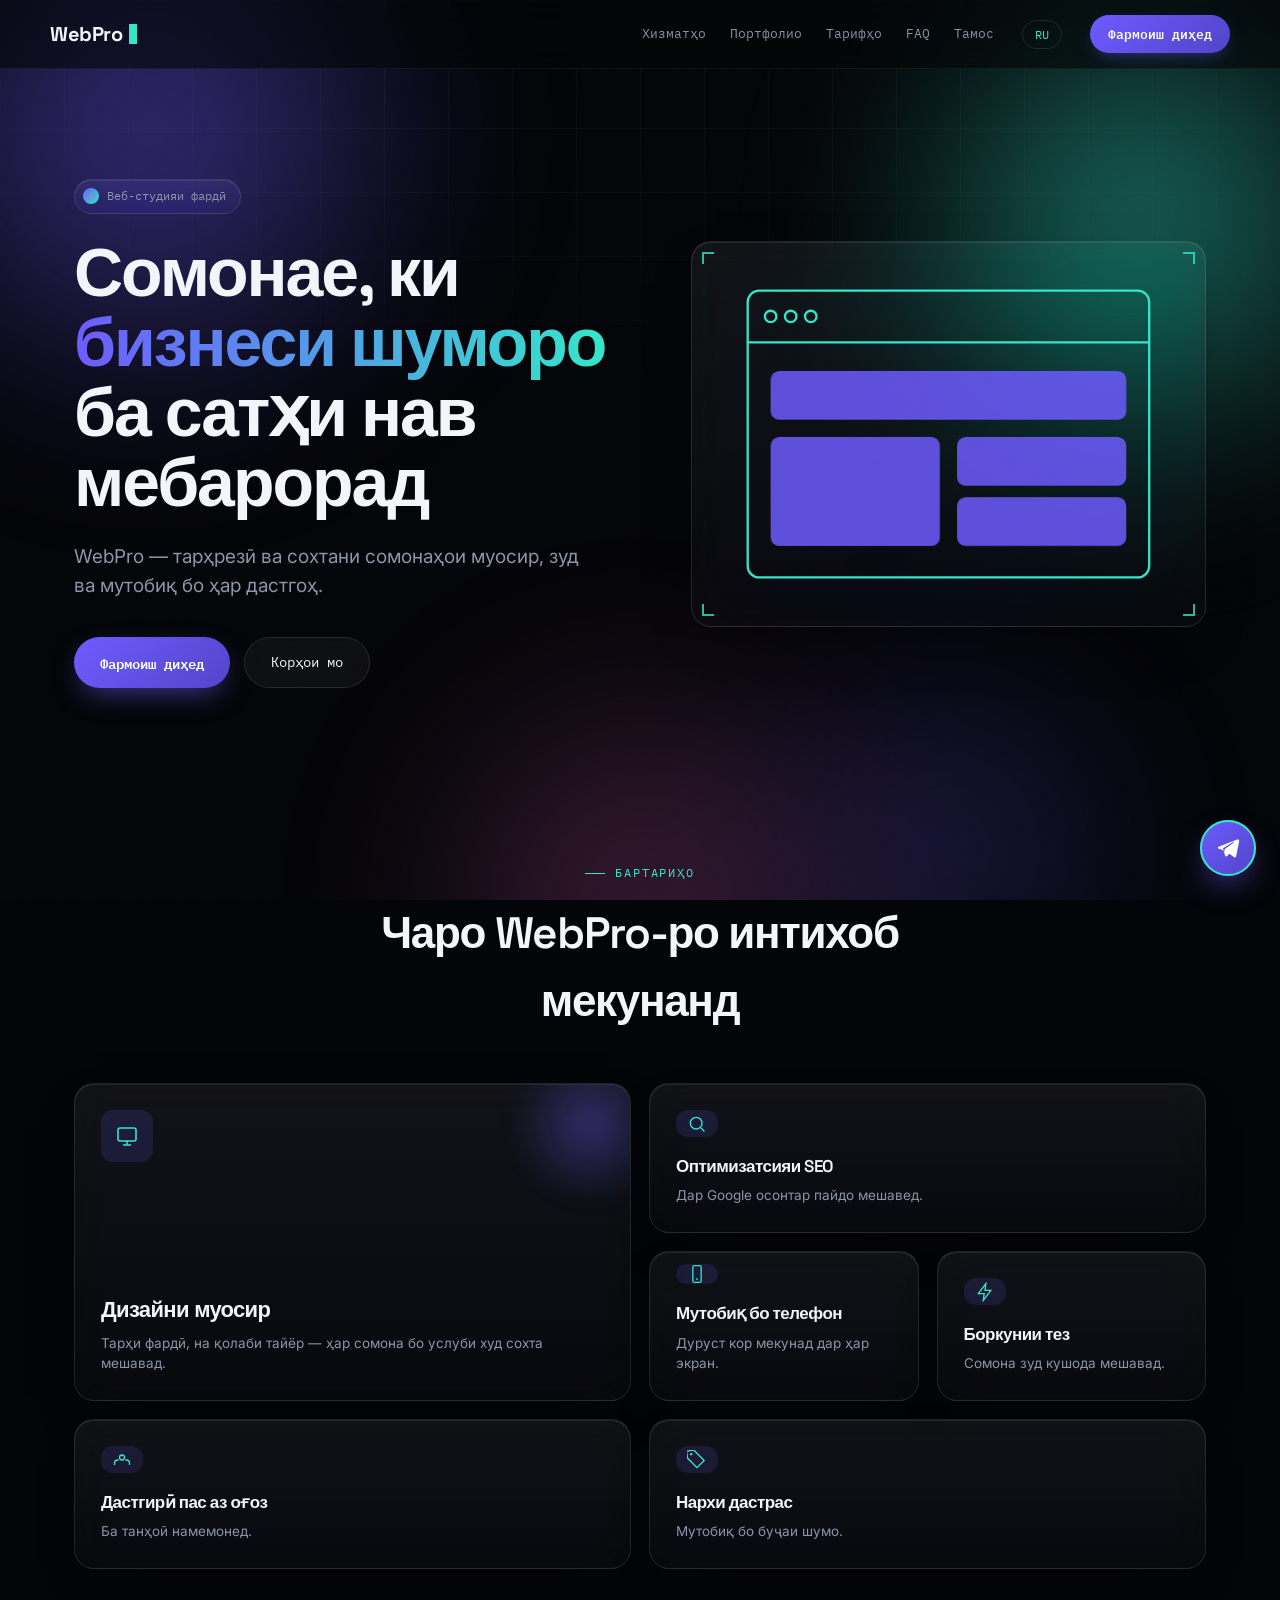
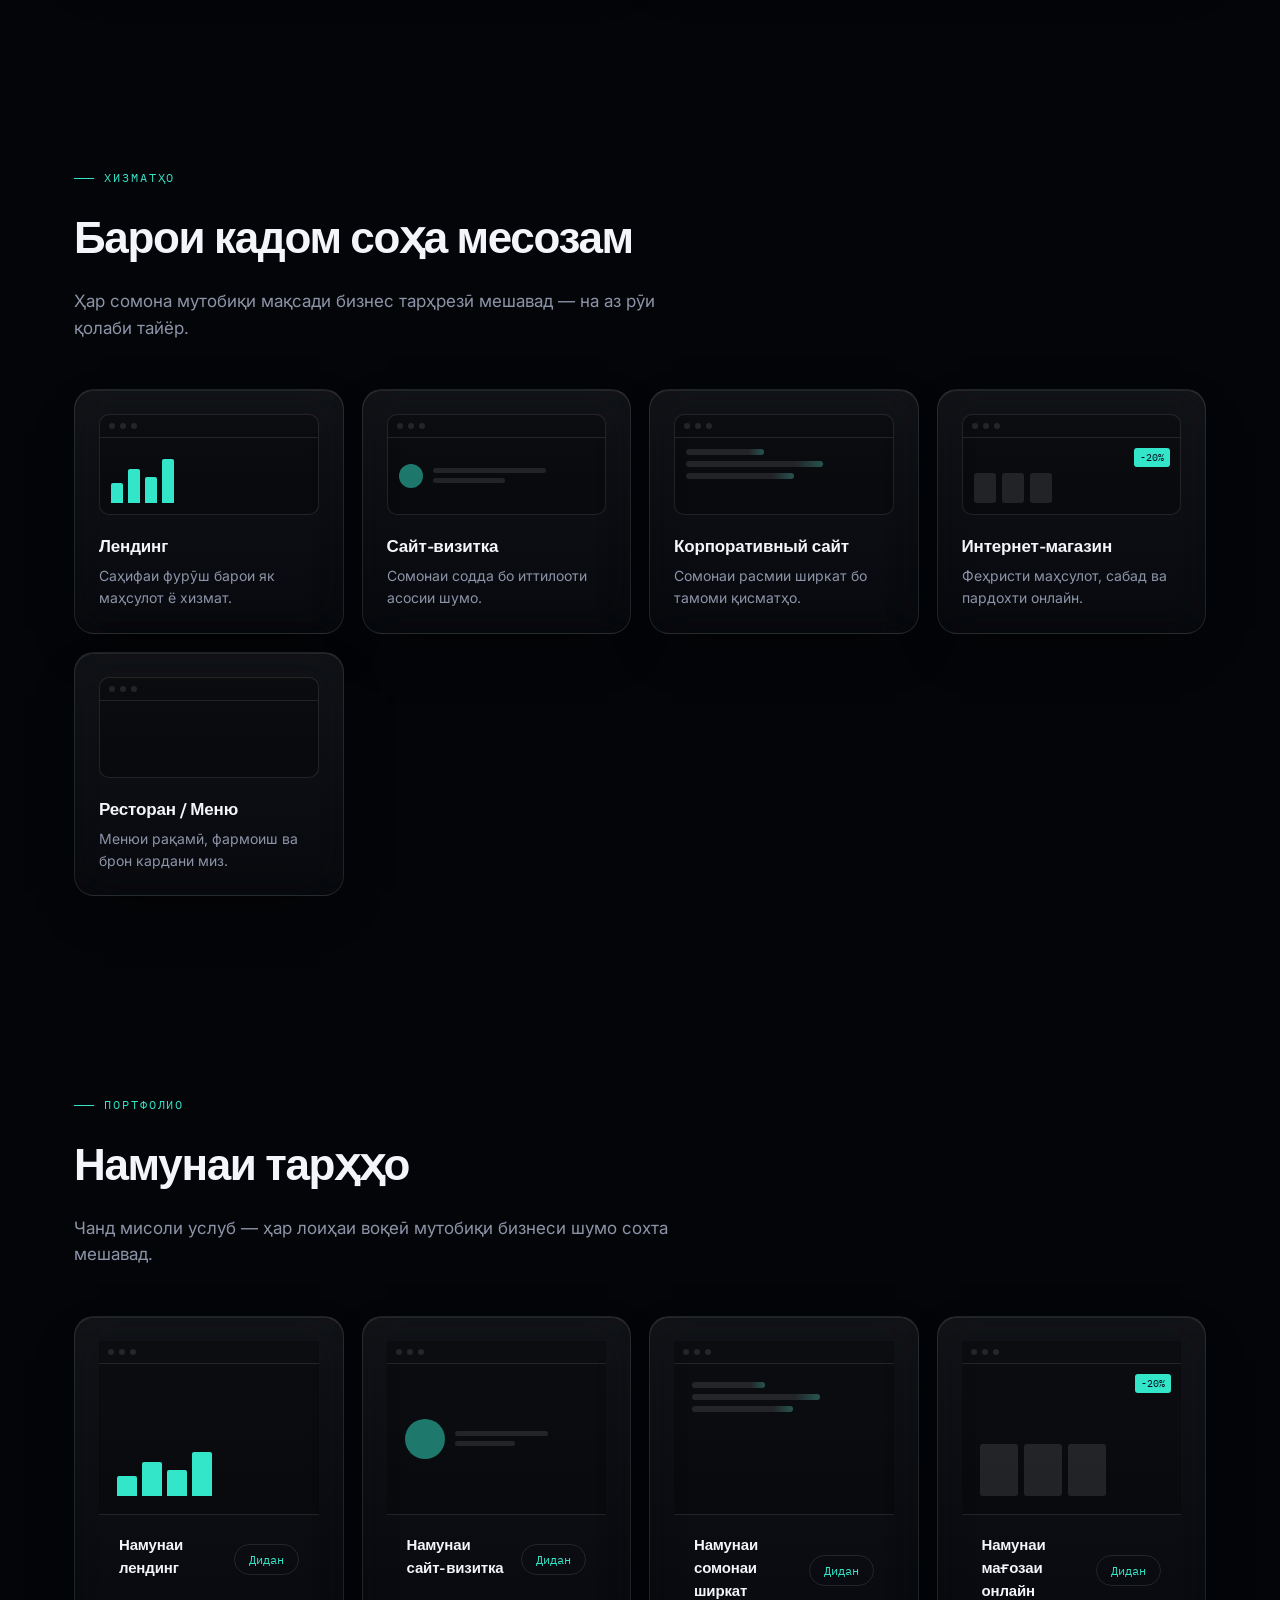
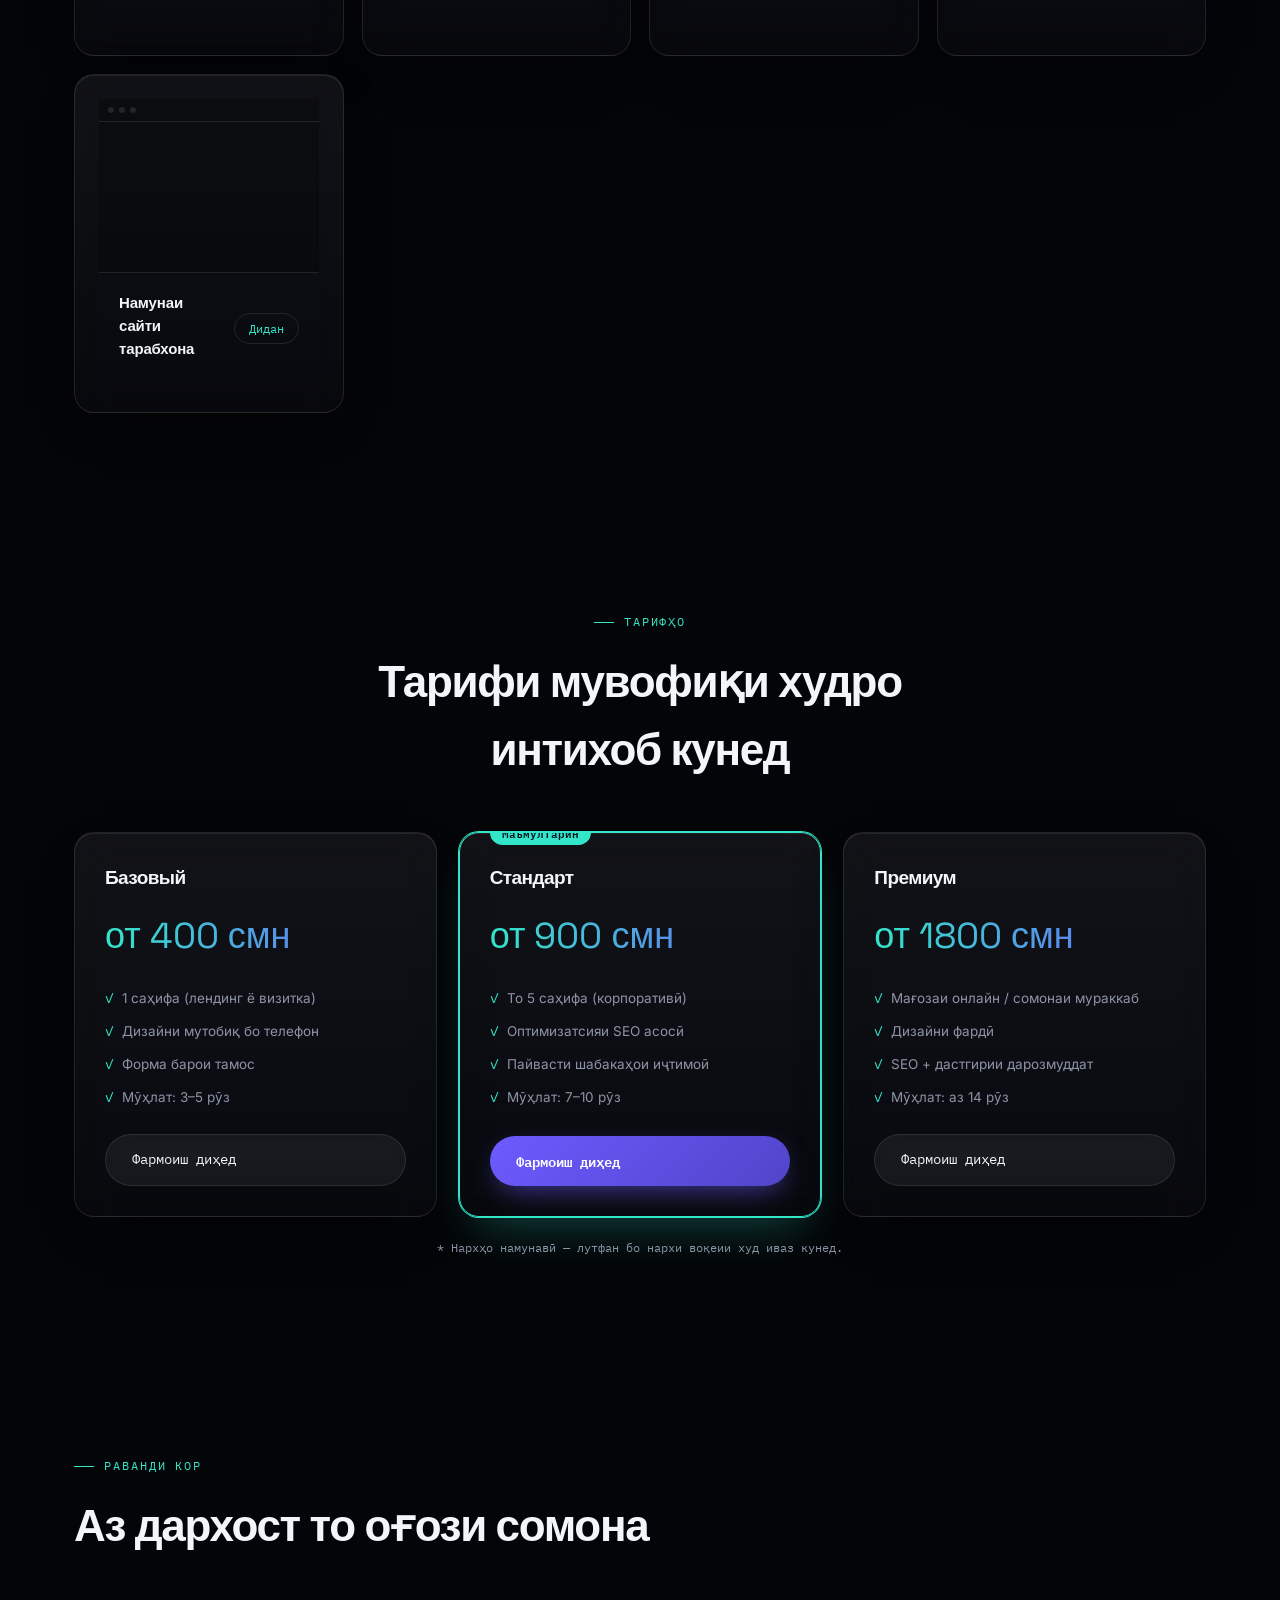
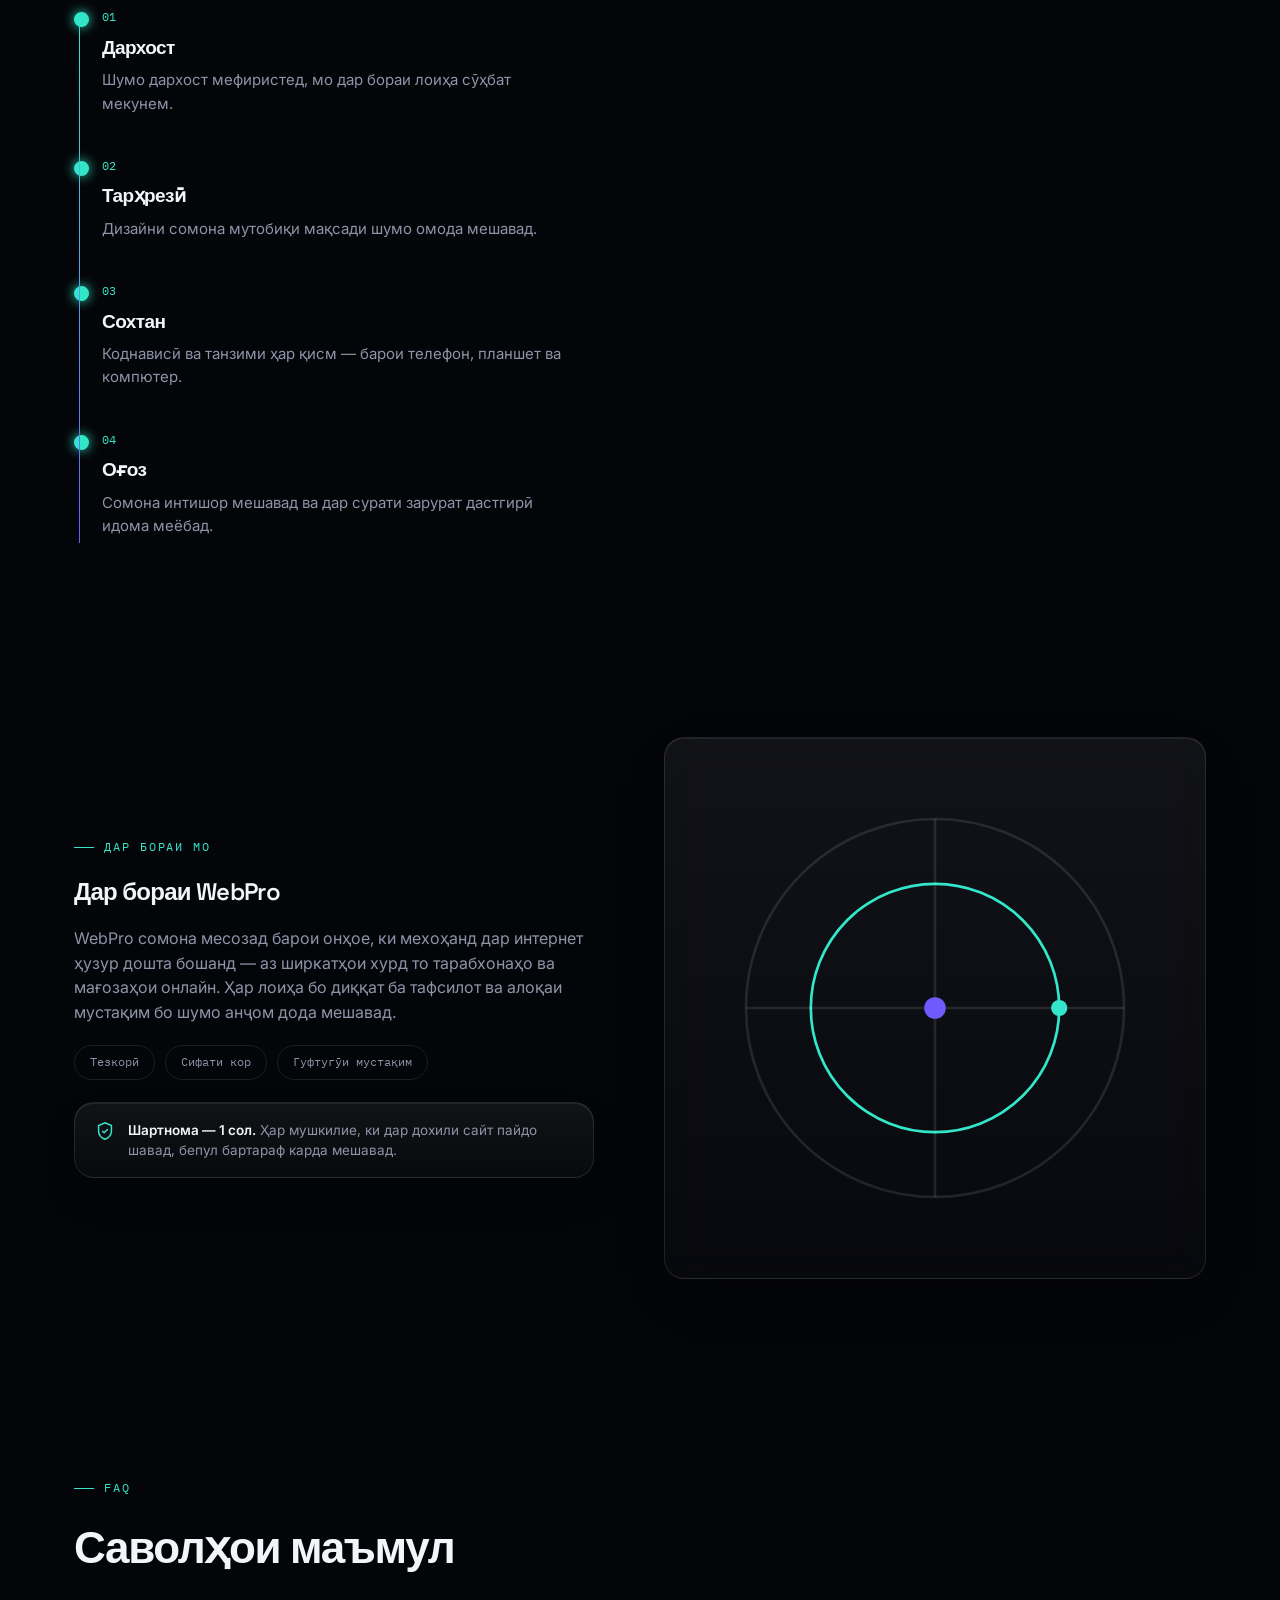
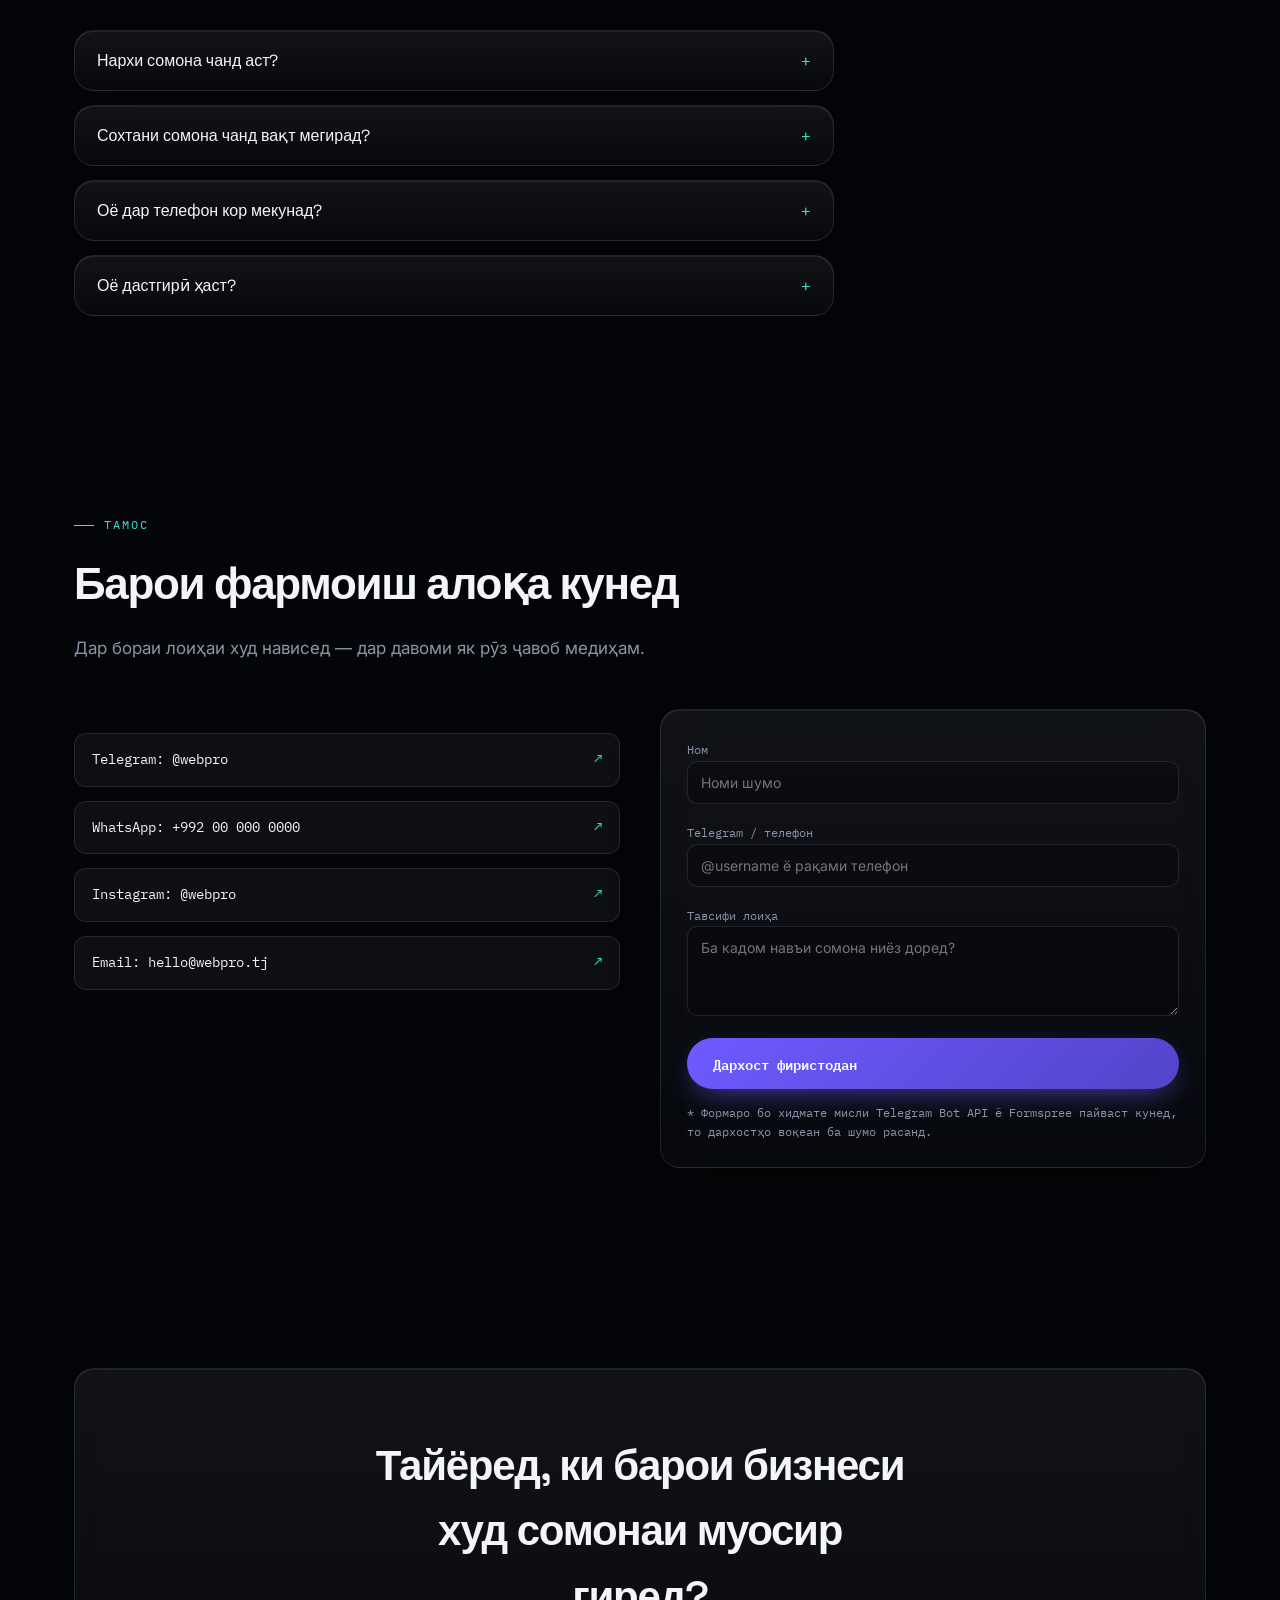
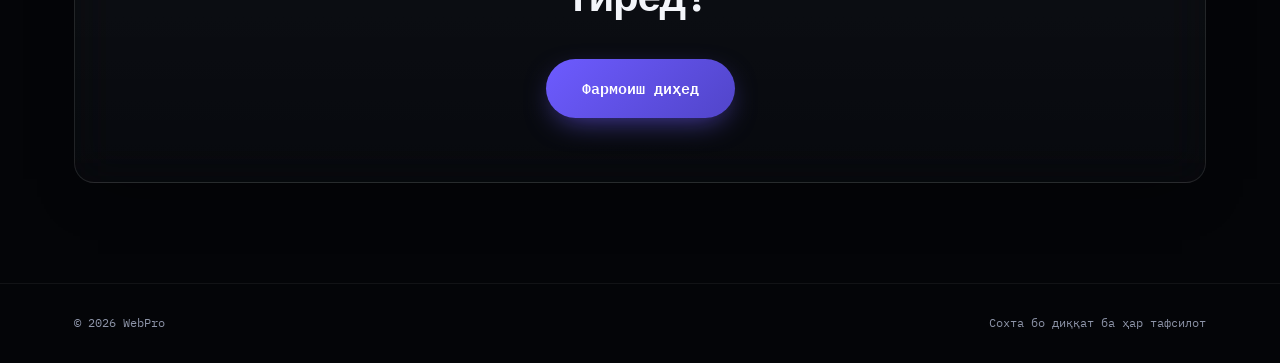
==== commit 3f231e30: "Add files via upload" ====
--- a/index.html
+++ b/index.html
@@ -1,418 +1,897 @@
 <!DOCTYPE html>
-<html lang="ru">
-
+<html lang="tg">
 <head>
-    <meta charset="UTF-8">
-    <meta name="viewport" content="width=device-width, initial-scale=1.0">
-
-    <meta name="google-site-verification" content="RW8qWEQlyFZeDk7CiNI5V2hp8IbROasLWzNdFAjpQ_Y">
-
-    <meta name="description"
-        content="WebPro — создание современных сайтов для бизнеса. Разрабатываем быстрые, удобные и адаптивные сайты для компаний и личных брендов.">
-
-    <meta name="keywords"
-        content="создание сайтов, разработка сайтов, сайты для бизнеса, WebPro">
-
-    <meta name="author" content="WebPro">
-    <meta name="robots" content="index, follow">
-
-    <title>WebPro — создание сайтов для бизнеса</title>
-
-    <link rel="preconnect" href="https://fonts.googleapis.com">
-    <link rel="preconnect" href="https://fonts.gstatic.com" crossorigin>
-    <link href="https://fonts.googleapis.com/css2?family=Space+Grotesk:wght@500;600;700&family=Inter:wght@400;500;600;700&family=JetBrains+Mono:wght@500;600&display=swap" rel="stylesheet">
-
-    <link rel="stylesheet" href="https://cdnjs.cloudflare.com/ajax/libs/font-awesome/6.5.1/css/all.min.css">
-
-    <link rel="stylesheet" href="style.css">
+<meta charset="UTF-8">
+<meta name="viewport" content="width=device-width, initial-scale=1.0">
+<title>WebPro — Сомонасозӣ барои бизнес</title>
+<link rel="preconnect" href="https://fonts.googleapis.com">
+<link rel="preconnect" href="https://fonts.gstatic.com" crossorigin>
+<link href="https://fonts.googleapis.com/css2?family=Space+Grotesk:wght@400;500;600;700&family=Inter:wght@400;500;600;700&family=IBM+Plex+Mono:wght@400;500&display=swap" rel="stylesheet">
+<style>
+  :root{
+    --bg: #040508;
+    --panel: rgba(255,255,255,0.045);
+    --panel-strong: rgba(255,255,255,0.08);
+    --line: rgba(255,255,255,0.10);
+    --line-soft: rgba(255,255,255,0.06);
+    --text: #f3f5fa;
+    --text-dim: #8d94a8;
+    --accent: #6d5bff;
+    --accent-2: #33e6c9;
+    --accent-3: #ff6bd6;
+    --radius: 20px;
+    --display: 'Space Grotesk', sans-serif;
+    --body: 'Inter', sans-serif;
+    --mono: 'IBM Plex Mono', monospace;
+    --maxw: 1180px;
+    --ease: cubic-bezier(.16,1,.3,1);
+  }
+  *{ box-sizing:border-box; margin:0; padding:0; }
+  html{ scroll-behavior:smooth; }
+  body{
+    background: var(--bg);
+    color: var(--text);
+    font-family: var(--body);
+    line-height: 1.55;
+    -webkit-font-smoothing: antialiased;
+    overflow-x: hidden;
+    position: relative;
+  }
+  a{ color:inherit; text-decoration:none; }
+  img{ max-width:100%; display:block; }
+  .wrap{ max-width:var(--maxw); margin:0 auto; padding:0 24px; position:relative; z-index:1; }
+
+  /* ---------- AURORA BACKGROUND ---------- */
+  .aurora{ position:fixed; inset:0; z-index:0; pointer-events:none; overflow:hidden; }
+  .aurora span{
+    position:absolute; border-radius:50%; filter: blur(90px); opacity:.55;
+    animation: auroraMove 26s ease-in-out infinite;
+  }
+  .aurora span:nth-child(1){ width:620px; height:620px; left:-160px; top:-180px; background: radial-gradient(circle, var(--accent), transparent 70%); animation-duration: 24s; }
+  .aurora span:nth-child(2){ width:560px; height:560px; right:-140px; top:-60px; background: radial-gradient(circle, var(--accent-2), transparent 70%); animation-duration: 30s; animation-delay: -6s; }
+  .aurora span:nth-child(3){ width:520px; height:520px; left:30%; bottom:-260px; background: radial-gradient(circle, var(--accent-3), transparent 72%); opacity:.28; animation-duration: 34s; animation-delay: -12s; }
+  .aurora span:nth-child(4){ width:420px; height:420px; right:10%; bottom:-160px; background: radial-gradient(circle, var(--accent), transparent 70%); opacity:.3; animation-duration: 28s; animation-delay: -18s; }
+  @keyframes auroraMove{
+    0%,100%{ transform: translate(0,0) scale(1); }
+    33%{ transform: translate(4%, 6%) scale(1.08); }
+    66%{ transform: translate(-3%, -4%) scale(0.96); }
+  }
+  .grid-bg{
+    position: fixed; inset:0; z-index:0; pointer-events:none;
+    background-image: linear-gradient(var(--line-soft) 1px, transparent 1px), linear-gradient(90deg, var(--line-soft) 1px, transparent 1px);
+    background-size: 64px 64px;
+    -webkit-mask-image: radial-gradient(ellipse 80% 60% at 50% 0%, #000 30%, transparent 85%);
+    mask-image: radial-gradient(ellipse 80% 60% at 50% 0%, #000 30%, transparent 85%);
+    opacity:.6;
+  }
+  .noise{
+    position: fixed; inset:0; z-index:2; pointer-events:none; opacity:.035; mix-blend-mode: overlay;
+    background-image: url("data:image/svg+xml,%3Csvg xmlns='http://www.w3.org/2000/svg' width='120' height='120'%3E%3Cfilter id='n'%3E%3CfeTurbulence type='fractalNoise' baseFrequency='0.85' numOctaves='2' stitchTiles='stitch'/%3E%3C/filter%3E%3Crect width='100%25' height='100%25' filter='url(%23n)'/%3E%3C/svg%3E");
+  }
+
+  /* ---------- GLASS 2.0 ---------- */
+  .glass{
+    position: relative;
+    background: linear-gradient(180deg, rgba(255,255,255,0.06), rgba(255,255,255,0.02));
+    border: 1px solid var(--line);
+    backdrop-filter: blur(22px) saturate(160%);
+    -webkit-backdrop-filter: blur(22px) saturate(160%);
+    border-radius: var(--radius);
+    box-shadow: inset 0 1px 0 rgba(255,255,255,0.08), 0 20px 50px -24px rgba(0,0,0,.6);
+  }
+  .spot{ position:relative; overflow:hidden; }
+  .spot::before{
+    content:''; position:absolute; inset:0; z-index:0; opacity:0; transition:opacity .35s ease;
+    background: radial-gradient(320px circle at var(--mx,50%) var(--my,50%), rgba(109,91,255,.18), transparent 70%);
+  }
+  .spot:hover::before{ opacity:1; }
+  .spot > *{ position:relative; z-index:1; }
+
+  .eyebrow{
+    font-family: var(--mono); font-size:12px; letter-spacing:.16em; text-transform:uppercase;
+    color: var(--accent-2); display:flex; align-items:center; gap:10px; margin-bottom:16px;
+  }
+  .eyebrow::before{ content:''; width:20px; height:1px; background:var(--accent-2); display:inline-block; }
+  h1,h2,h3{ font-family:var(--display); font-weight:600; letter-spacing:-0.03em; }
+  [data-animate]{ opacity:0; transform:translateY(26px) scale(.985); filter:blur(6px); transition:opacity .8s var(--ease), transform .8s var(--ease), filter .8s var(--ease); }
+  [data-animate].visible{ opacity:1; transform:translateY(0) scale(1); filter:blur(0); }
+
+  /* ---------- NAV ---------- */
+  nav.top{ position:sticky; top:0; z-index:80; background:rgba(4,5,8,0.6); backdrop-filter:blur(16px); border-bottom:1px solid var(--line-soft); }
+  nav.top .navwrap{ display:flex; align-items:center; justify-content:space-between; padding:15px 0; position:relative; }
+  .logo{ font-family:var(--display); font-weight:700; font-size:20px; display:flex; align-items:center; gap:2px; z-index:2; letter-spacing:-0.02em; }
+  .logo .cursor{ display:inline-block; width:8px; height:20px; background:var(--accent-2); margin-left:4px; animation:blink 1.1s step-end infinite; }
+  @keyframes blink{ 50%{ opacity:0; } }
+  .nav-panel{ display:flex; align-items:center; gap:28px; }
+  .nav-links{ display:flex; align-items:center; gap:24px; }
+  .nav-links a{ font-family:var(--mono); font-size:13px; color:var(--text-dim); transition:color .2s ease; position:relative; }
+  .nav-links a:hover{ color:var(--text); }
+  .nav-links a::after{ content:''; position:absolute; left:0; bottom:-4px; width:0; height:1px; background:var(--accent-2); transition:width .25s var(--ease); }
+  .nav-links a:hover::after{ width:100%; }
+  .lang-toggle{ font-family:var(--mono); font-size:12px; color:var(--accent-2); border:1px solid var(--line); background:transparent; padding:6px 12px; border-radius:999px; cursor:pointer; transition:border-color .2s ease, transform .2s var(--ease); }
+  .lang-toggle:hover{ border-color:var(--accent-2); transform:translateY(-1px); }
+  .nav-cta{ font-family:var(--mono); font-size:13px; background:linear-gradient(135deg,var(--accent),#5145c9); color:#fff; font-weight:600; padding:9px 18px; border-radius:999px; transition:transform .25s var(--ease), box-shadow .25s var(--ease); white-space:nowrap; box-shadow:0 6px 20px -8px rgba(109,91,255,.6); }
+  .nav-cta:hover{ transform:translateY(-1px); box-shadow:0 10px 26px -6px rgba(109,91,255,.8); }
+  .hamburger{ display:none; flex-direction:column; justify-content:center; gap:5px; width:34px; height:34px; background:none; border:1px solid var(--line); border-radius:8px; cursor:pointer; z-index:2; }
+  .hamburger span{ display:block; height:2px; width:16px; background:var(--text); margin:0 auto; transition:transform .25s ease, opacity .25s ease; }
+  .hamburger.open span:nth-child(1){ transform:translateY(7px) rotate(45deg); }
+  .hamburger.open span:nth-child(2){ opacity:0; }
+  .hamburger.open span:nth-child(3){ transform:translateY(-7px) rotate(-45deg); }
+
+  /* ---------- HERO ---------- */
+  .hero{ padding:110px 0 76px; display:grid; grid-template-columns:1.05fr .95fr; gap:48px; align-items:center; }
+  .hero-pill{
+    display:inline-flex; align-items:center; gap:8px; font-family:var(--mono); font-size:12px; color:var(--text-dim);
+    padding:7px 14px 7px 8px; border-radius:999px; margin-bottom:24px;
+  }
+  .hero-pill .dot{ width:16px; height:16px; border-radius:50%; background:linear-gradient(135deg,var(--accent),var(--accent-2)); display:inline-flex; align-items:center; justify-content:center; font-size:9px; }
+  .hero h1{ font-size:clamp(38px,5.6vw,68px); line-height:1.03; }
+  .hero h1 .hi{ background:linear-gradient(90deg,var(--accent),var(--accent-2)); -webkit-background-clip:text; background-clip:text; color:transparent; }
+  .hero p.lead{ margin-top:24px; color:var(--text-dim); font-size:clamp(17px,1.6vw,19px); max-width:44ch; }
+  .hero-actions{ margin-top:36px; display:flex; gap:14px; flex-wrap:wrap; }
+  .btn{ font-family:var(--mono); font-size:14px; padding:14px 26px; border-radius:999px; display:inline-flex; align-items:center; gap:8px; transition:transform .3s var(--ease), box-shadow .3s var(--ease), background .3s ease, border-color .3s ease; cursor:pointer; border:none; }
+  .btn-primary{ background:linear-gradient(135deg,var(--accent),#5145c9); color:#fff; font-weight:600; box-shadow:0 10px 30px -10px rgba(109,91,255,.7); }
+  .btn-primary:hover{ transform:translateY(-2px); box-shadow:0 16px 38px -10px rgba(109,91,255,.85); }
+  .btn-ghost{ border:1px solid var(--line); color:var(--text); background:var(--panel); backdrop-filter:blur(10px); }
+  .btn-ghost:hover{ border-color:var(--accent-2); color:var(--accent-2); transform:translateY(-2px); }
+  .btn-lg{ padding:18px 36px; font-size:15px; }
+
+  .blueprint{ position:relative; padding:20px; aspect-ratio:4/3; overflow:hidden; }
+  .blueprint .tick{ position:absolute; width:12px; height:12px; border-color:var(--accent-2); border-style:solid; opacity:.8; z-index:2; }
+  .tick.tl{ top:10px; left:10px; border-width:2px 0 0 2px; } .tick.tr{ top:10px; right:10px; border-width:2px 2px 0 0; }
+  .tick.bl{ bottom:10px; left:10px; border-width:0 0 2px 2px; } .tick.br{ bottom:10px; right:10px; border-width:0 2px 2px 0; }
+  .blueprint svg{ width:100%; height:100%; }
+  .bp-line{ fill:none; stroke:var(--accent-2); stroke-width:1.6; stroke-linecap:round; stroke-dasharray:1400; stroke-dashoffset:1400; animation:draw 2.6s var(--ease) forwards .2s; }
+  .bp-block{ fill:var(--accent); opacity:0; animation:fillin .5s ease forwards; }
+  @keyframes draw{ to{ stroke-dashoffset:0; } }
+  @keyframes fillin{ to{ opacity:.85; } }
+  .blueprint::after{ content:''; position:absolute; left:32px; right:32px; height:2px; top:32px; background:linear-gradient(90deg,transparent,var(--accent-2),transparent); opacity:0; animation:scan 3.6s ease-in-out infinite; animation-delay:2.9s; }
+  @keyframes scan{ 0%{ top:32px; opacity:0; } 8%{ opacity:.9; } 50%{ top:calc(100% - 32px); } 92%{ opacity:.9; } 100%{ top:32px; opacity:0; } }
+
+  /* ---------- SECTION shared ---------- */
+  section{ padding:100px 0; position:relative; z-index:1; }
+  .section-head{ max-width:640px; margin-bottom:48px; }
+  .section-head.center{ margin-left:auto; margin-right:auto; text-align:center; }
+  .section-head h2{ font-size:clamp(28px,3.6vw,44px); }
+  .section-head p{ color:var(--text-dim); margin-top:16px; font-size:17px; }
+
+  /* ---------- BENTO WHY US ---------- */
+  .bento-grid{ display:grid; grid-template-columns:repeat(4,1fr); grid-auto-rows:150px; gap:18px; }
+  .bento-card{ padding:26px; display:flex; flex-direction:column; justify-content:flex-end; transition:transform .35s var(--ease), border-color .3s ease; }
+  .bento-card:hover{ transform:translateY(-5px); border-color:var(--accent-2); }
+  .bento-1{ grid-column:span 2; grid-row:span 2; justify-content:space-between; }
+  .bento-2{ grid-column:span 2; }
+  .bento-3{ grid-column:span 1; }
+  .bento-4{ grid-column:span 1; }
+  .bento-5{ grid-column:span 2; }
+  .bento-6{ grid-column:span 2; }
+  .bento-card .icon{ width:42px; height:42px; border-radius:12px; background:rgba(109,91,255,.14); display:flex; align-items:center; justify-content:center; color:var(--accent-2); }
+  .bento-card .icon svg{ width:20px; height:20px; }
+  .bento-1 .icon{ width:52px; height:52px; }
+  .bento-1 .icon svg{ width:24px; height:24px; }
+  .bento-card h3{ font-size:17px; margin-top:16px; margin-bottom:6px; }
+  .bento-1 h3{ font-size:22px; }
+  .bento-card p{ color:var(--text-dim); font-size:13.5px; }
+  .bento-1 .glow-orb{ position:absolute; top:-40px; right:-40px; width:160px; height:160px; border-radius:50%; background:radial-gradient(circle,rgba(109,91,255,.35),transparent 70%); filter:blur(10px); }
+
+  /* ---------- SERVICES / PORTFOLIO shared mockups ---------- */
+  .cards-grid{ display:grid; grid-template-columns:repeat(auto-fit,minmax(230px,1fr)); gap:18px; }
+  .service-card{ padding:24px; overflow:hidden; transition:border-color .3s ease, transform .35s var(--ease); }
+  .service-card:hover{ border-color:var(--accent-2); transform:translateY(-5px); }
+  .mini-browser{ border:1px solid var(--line); border-radius:10px; overflow:hidden; margin-bottom:18px; background:rgba(0,0,0,0.28); }
+  .mini-browser .bar{ display:flex; gap:5px; padding:8px 9px; border-bottom:1px solid var(--line); }
+  .mini-browser .dot{ width:6px; height:6px; border-radius:50%; background:var(--line); }
+  .mini-browser .scene{ height:76px; position:relative; padding:11px; display:flex; flex-direction:column; gap:6px; }
+  .mini-browser.big .scene{ height:150px; padding:18px; }
+  .mini-browser .bar-block{ height:6px; border-radius:3px; }
+  .service-card h3{ font-size:17px; margin-bottom:6px; letter-spacing:-0.01em; }
+  .service-card p{ color:var(--text-dim); font-size:14px; }
+
+  .scene.company .bar-block{ background:linear-gradient(90deg,var(--line) 20%,var(--accent-2) 40%,var(--line) 60%); background-size:400% 100%; animation:shimmer 2.6s ease-in-out infinite; }
+  .scene.company .bar-block:nth-child(1){ width:40%; } .scene.company .bar-block:nth-child(2){ width:70%; animation-delay:.2s; } .scene.company .bar-block:nth-child(3){ width:55%; animation-delay:.4s; }
+  @keyframes shimmer{ 0%{ background-position:120% 0; } 100%{ background-position:-120% 0; } }
+
+  .scene.store{ flex-direction:row; align-items:flex-end; }
+  .scene.store .price-tag{ background:var(--accent-2); color:#04101f; font-family:var(--mono); font-size:10px; padding:2px 6px; border-radius:3px; position:absolute; top:10px; right:10px; animation:pulse 2.2s ease-in-out infinite; }
+  @keyframes pulse{ 0%,100%{ transform:scale(1); } 50%{ transform:scale(1.1); } }
+  .scene.store .card-block{ width:22px; height:30px; background:var(--line); border-radius:3px; }
+  .mini-browser.big .scene.store .card-block{ width:38px; height:52px; }
+  .scene.store .card-block:nth-child(2){ animation:bob 2.6s ease-in-out infinite; }
+  @keyframes bob{ 0%,100%{ transform:translateY(0); } 50%{ transform:translateY(-5px); } }
+
+  .scene.business{ flex-direction:row; align-items:flex-end; gap:5px; }
+  .scene.business .growth{ width:12px; background:var(--accent-2); border-radius:2px 2px 0 0; animation:grow 2.4s ease-in-out infinite alternate; }
+  .mini-browser.big .scene.business .growth{ width:20px; }
+  .scene.business .growth:nth-child(1){ height:20px; } .scene.business .growth:nth-child(2){ height:34px; animation-delay:.2s; }
+  .scene.business .growth:nth-child(3){ height:26px; animation-delay:.4s; } .scene.business .growth:nth-child(4){ height:44px; animation-delay:.6s; }
+  @keyframes grow{ from{ transform:scaleY(.7); } to{ transform:scaleY(1); } }
+
+  .scene.card{ flex-direction:row; align-items:center; gap:10px; }
+  .scene.card .avatar{ width:24px; height:24px; border-radius:50%; background:var(--accent-2); opacity:.5; animation:fadepulse 2.4s ease-in-out infinite; flex-shrink:0; }
+  .mini-browser.big .scene.card .avatar{ width:40px; height:40px; }
+  .scene.card .lines{ display:flex; flex-direction:column; gap:5px; flex:1; }
+  .scene.card .lines span{ height:5px; border-radius:3px; background:var(--line); display:block; }
+  .scene.card .lines span:nth-child(1){ width:70%; animation:fadepulse 2.4s ease-in-out infinite .2s; }
+  .scene.card .lines span:nth-child(2){ width:45%; animation:fadepulse 2.4s ease-in-out infinite .4s; }
+  @keyframes fadepulse{ 0%,100%{ opacity:.35; } 50%{ opacity:1; } }
+
+  .scene.restaurant{ align-items:center; justify-content:center; }
+  .receipt{ width:84px; background:rgba(255,255,255,.05); border:1px dashed var(--line); border-radius:3px; padding:8px 9px; transform:translateY(-34px); opacity:0; animation:print 3.4s ease-in-out infinite; }
+  .mini-browser.big .receipt{ width:130px; padding:14px 16px; }
+  .receipt .rline{ display:block; height:4px; background:var(--line); border-radius:2px; margin-bottom:5px; }
+  .receipt .rline:nth-child(1){ width:75%; } .receipt .rline:nth-child(2){ width:95%; } .receipt .rline:nth-child(3){ width:55%; margin-bottom:6px; }
+  .receipt .rcheck{ display:block; font-family:var(--mono); font-size:10px; color:var(--accent-2); }
+  @keyframes print{ 0%{ transform:translateY(-34px); opacity:0; } 18%{ transform:translateY(0); opacity:1; } 82%{ transform:translateY(0); opacity:1; } 100%{ transform:translateY(10px); opacity:0; } }
+
+  /* ---------- PORTFOLIO ---------- */
+  .portfolio-card{ overflow:hidden; }
+  .portfolio-card .mini-browser{ margin-bottom:0; border-radius:0; border:none; border-bottom:1px solid var(--line); }
+  .portfolio-body{ padding:18px 20px 22px; display:flex; align-items:center; justify-content:space-between; gap:10px; }
+  .portfolio-body h3{ font-size:15px; }
+  .view-btn{ font-family:var(--mono); font-size:12px; color:var(--accent-2); border:1px solid var(--line); padding:7px 14px; border-radius:999px; cursor:pointer; background:transparent; transition:border-color .2s ease, color .2s ease, transform .2s var(--ease); white-space:nowrap; }
+  .view-btn:hover{ border-color:var(--accent-2); transform:translateY(-1px); }
+
+  /* ---------- MODAL ---------- */
+  .modal-overlay{ position:fixed; inset:0; background:rgba(2,3,7,.78); backdrop-filter:blur(8px); z-index:100; display:flex; align-items:center; justify-content:center; padding:24px; opacity:0; pointer-events:none; transition:opacity .3s ease; }
+  .modal-overlay.open{ opacity:1; pointer-events:auto; }
+  .modal-box{ width:100%; max-width:420px; padding:24px; position:relative; transform:scale(.92) translateY(10px); transition:transform .35s var(--ease); }
+  .modal-overlay.open .modal-box{ transform:scale(1) translateY(0); }
+  .modal-close{ position:absolute; top:14px; right:14px; width:30px; height:30px; border-radius:50%; border:1px solid var(--line); background:transparent; color:var(--text); cursor:pointer; }
+  .modal-box h3{ margin-top:16px; font-size:18px; }
+  .modal-box p{ color:var(--text-dim); font-size:14px; margin-top:6px; }
+
+  /* ---------- PRICING ---------- */
+  .pricing-grid{ display:grid; grid-template-columns:repeat(auto-fit,minmax(260px,1fr)); gap:22px; align-items:stretch; }
+  .price-card{ padding:30px; display:flex; flex-direction:column; position:relative; transition:transform .35s var(--ease), border-color .3s ease; }
+  .price-card:hover{ transform:translateY(-5px); }
+  .price-card.popular{ border-color:var(--accent-2); box-shadow:inset 0 1px 0 rgba(255,255,255,.08), 0 0 0 1px var(--accent-2), 0 24px 48px -18px rgba(51,230,201,.3); }
+  .price-badge{ position:absolute; top:-13px; left:30px; background:var(--accent-2); color:#04101f; font-family:var(--mono); font-size:11px; padding:4px 12px; border-radius:999px; font-weight:600; }
+  .price-card h3{ font-size:19px; }
+  .price-card .price{ font-family:var(--display); font-size:36px; margin:16px 0 4px; background:linear-gradient(90deg,var(--accent-2),var(--accent)); -webkit-background-clip:text; background-clip:text; color:transparent; }
+  .price-list{ list-style:none; margin:20px 0 26px; display:flex; flex-direction:column; gap:12px; flex:1; }
+  .price-list li{ font-size:13.5px; color:var(--text-dim); display:flex; gap:9px; align-items:flex-start; }
+  .price-list li::before{ content:'✓'; color:var(--accent-2); font-family:var(--mono); flex-shrink:0; }
+  .price-note{ margin-top:22px; font-family:var(--mono); font-size:12px; color:var(--text-dim); text-align:center; }
+
+  /* ---------- PROCESS ---------- */
+  .timeline{ position:relative; padding-left:28px; }
+  .timeline::before{ content:''; position:absolute; left:5px; top:6px; bottom:6px; width:1px; background:var(--line); }
+  .timeline::after{ content:''; position:absolute; left:5px; top:6px; width:1px; background:linear-gradient(var(--accent-2),var(--accent)); height:0%; transition:height 1.2s var(--ease); }
+  .timeline.visible::after{ height:100%; }
+  .step{ position:relative; padding-bottom:42px; }
+  .step:last-child{ padding-bottom:0; }
+  .step::before{ content:''; position:absolute; left:-28px; top:4px; width:11px; height:11px; border-radius:50%; background:var(--bg); border:2px solid var(--line); transition:border-color .3s ease, background .3s ease, box-shadow .3s ease; }
+  .step.visible::before{ border-color:var(--accent-2); background:var(--accent-2); box-shadow:0 0 12px var(--accent-2); }
+  .step .num{ font-family:var(--mono); font-size:12px; color:var(--accent-2); margin-bottom:6px; display:block; }
+  .step h3{ font-size:19px; margin-bottom:6px; }
+  .step p{ color:var(--text-dim); font-size:15px; max-width:52ch; }
+
+  /* ---------- ABOUT ---------- */
+  .about{ display:grid; grid-template-columns:1fr 1fr; gap:48px; align-items:center; }
+  .about p.about-text{ color:var(--text-dim); font-size:16px; margin-top:16px; max-width:52ch; }
+  .about-tags{ display:flex; flex-wrap:wrap; gap:10px; margin-top:20px; }
+  .about-tags span{ font-family:var(--mono); font-size:12px; padding:7px 15px; border-radius:999px; border:1px solid var(--line); color:var(--text-dim); }
+  .guarantee-badge{ margin-top:22px; display:flex; align-items:flex-start; gap:12px; padding:17px 19px; max-width:52ch; position:relative; }
+  .guarantee-badge .shield{ flex-shrink:0; width:22px; height:22px; color:var(--accent-2); }
+  .guarantee-badge .ring{ position:absolute; left:17px; top:17px; width:22px; height:22px; border-radius:50%; border:1px solid var(--accent-2); opacity:0; animation:ring 2.8s ease-out infinite; }
+  @keyframes ring{ 0%{ transform:scale(.8); opacity:.6; } 100%{ transform:scale(1.9); opacity:0; } }
+  .guarantee-badge p{ font-size:13.5px; color:var(--text-dim); line-height:1.5; }
+  .guarantee-badge strong{ color:var(--text); font-weight:600; }
+  .about-figure{ aspect-ratio:1/1; position:relative; overflow:hidden; }
+  .about-figure svg{ width:100%; height:100%; }
+  .compass{ transform-origin:50% 50%; animation:spin 22s linear infinite; }
+  @keyframes spin{ to{ transform:rotate(360deg); } }
+
+  /* ---------- FAQ ---------- */
+  .faq-list{ display:flex; flex-direction:column; gap:14px; max-width:760px; }
+  .faq-item{ overflow:hidden; transition:border-color .3s ease; }
+  .faq-item.open{ border-color:var(--accent-2); }
+  .faq-q{ width:100%; background:none; border:none; color:var(--text); font-family:var(--display); font-size:16px; padding:19px 22px; display:flex; justify-content:space-between; align-items:center; cursor:pointer; text-align:left; gap:14px; }
+  .faq-q .plus{ font-family:var(--mono); color:var(--accent-2); transition:transform .3s var(--ease); flex-shrink:0; }
+  .faq-item.open .faq-q .plus{ transform:rotate(45deg); }
+  .faq-a{ max-height:0; overflow:hidden; transition:max-height .35s var(--ease); }
+  .faq-item.open .faq-a{ max-height:220px; }
+  .faq-a p{ padding:0 22px 19px; color:var(--text-dim); font-size:14px; }
+
+  /* ---------- CONTACT ---------- */
+  .contact-grid{ display:grid; grid-template-columns:1fr 1fr; gap:40px; }
+  .contact-list{ margin-top:24px; display:flex; flex-direction:column; gap:14px; }
+  .contact-list a{ display:flex; justify-content:space-between; align-items:center; padding:15px 17px; border:1px solid var(--line); border-radius:12px; font-family:var(--mono); font-size:14px; transition:border-color .2s ease, transform .25s var(--ease); background:var(--panel); }
+  .contact-list a:hover{ border-color:var(--accent-2); transform:translateX(5px); }
+  .contact-list a span.arrow{ color:var(--accent-2); }
+  form{ padding:26px; display:flex; flex-direction:column; gap:15px; }
+  form label{ font-family:var(--mono); font-size:12px; color:var(--text-dim); }
+  form input, form textarea{ background:rgba(0,0,0,.25); border:1px solid var(--line); border-radius:10px; padding:12px 13px; color:var(--text); font-family:var(--body); font-size:14px; outline:none; transition:border-color .2s ease; width:100%; }
+  form input:focus, form textarea:focus{ border-color:var(--accent-2); }
+  form textarea{ resize:vertical; min-height:90px; }
+  .form-note{ font-size:12px; color:var(--text-dim); font-family:var(--mono); }
+
+  /* ---------- FINAL CTA ---------- */
+  .final-cta{ padding:64px 44px; text-align:center; position:relative; overflow:hidden; }
+  .final-cta h2{ font-size:clamp(26px,4vw,42px); max-width:20ch; margin:0 auto; position:relative; z-index:1; }
+  .final-cta .btn{ margin-top:30px; position:relative; z-index:1; }
+
+  footer{ border-top:1px solid var(--line-soft); padding:30px 0; position:relative; z-index:1; }
+  footer .wrap{ display:flex; justify-content:space-between; flex-wrap:wrap; gap:10px; font-family:var(--mono); font-size:12px; color:var(--text-dim); }
+
+  .fab{ position:fixed; right:24px; bottom:24px; width:56px; height:56px; border-radius:50%; background:linear-gradient(135deg,var(--accent),#5145c9); color:#fff; display:flex; align-items:center; justify-content:center; z-index:70; box-shadow:0 14px 32px -10px rgba(109,91,255,.7); transition:transform .3s var(--ease); }
+  .fab:hover{ transform:translateY(-3px) scale(1.05); }
+  .fab svg{ width:24px; height:24px; }
+  .fab .ring-ping{ position:absolute; inset:0; border-radius:50%; border:2px solid var(--accent-2); animation:ringping 2.4s ease-out infinite; }
+  @keyframes ringping{ 0%{ transform:scale(1); opacity:.6; } 100%{ transform:scale(1.7); opacity:0; } }
+
+  @media (prefers-reduced-motion: reduce){
+    .compass,.grid-bg,.bp-line,.bp-block,.cursor,.blueprint::after,.scene.company .bar-block,.scene.store .price-tag,
+    .scene.store .card-block,.scene.business .growth,.receipt,.ring-ping,.scene.card .avatar,.scene.card .lines span,
+    .aurora span{ animation:none !important; }
+  }
+
+  @media (max-width:900px){
+    .hero{ grid-template-columns:1fr; padding-top:72px; }
+    .about{ grid-template-columns:1fr; }
+    .about-figure{ order:-1; max-width:260px; margin:0 auto; }
+    .contact-grid{ grid-template-columns:1fr; }
+    .bento-grid{ grid-template-columns:repeat(2,1fr); grid-auto-rows:160px; }
+    .bento-1{ grid-column:span 2; grid-row:span 2; }
+    .bento-2,.bento-5,.bento-6{ grid-column:span 2; }
+    .bento-3,.bento-4{ grid-column:span 1; }
+  }
+  @media (max-width:760px){
+    .hamburger{ display:flex; }
+    .nav-panel{ position:absolute; top:calc(100% + 1px); left:0; right:0; background:rgba(4,5,8,0.97); border-bottom:1px solid var(--line-soft); flex-direction:column; align-items:stretch; gap:0; max-height:0; overflow:hidden; transition:max-height .35s var(--ease); }
+    .nav-panel.open{ max-height:420px; overflow-y:auto; }
+    .nav-links{ flex-direction:column; align-items:flex-start; gap:0; padding:8px 24px 4px; }
+    .nav-links a{ padding:13px 0; width:100%; border-bottom:1px solid var(--line-soft); }
+    .nav-panel .lang-toggle{ margin:14px 24px; align-self:flex-start; }
+    .nav-panel .nav-cta{ margin:0 24px 18px; text-align:center; }
+  }
+  @media (max-width:560px){
+    section{ padding:64px 0; }
+    .hero{ padding-top:52px; padding-bottom:44px; }
+    nav.top .navwrap{ padding:12px 0; }
+    .logo{ font-size:17px; }
+    .hero-actions{ flex-direction:column; align-items:stretch; }
+    .cards-grid{ grid-template-columns:1fr; }
+    .bento-grid{ grid-template-columns:1fr; grid-auto-rows:auto; }
+    .bento-card{ grid-column:span 1 !important; grid-row:span 1 !important; min-height:150px; }
+    .final-cta{ padding:44px 24px; }
+    .fab{ right:16px; bottom:16px; width:48px; height:48px; }
+  }
+  :focus-visible{ outline:2px solid var(--accent-2); outline-offset:3px; }
+</style>
 </head>
-
 <body>
 
-    <!-- =========================
-         HEADER
-    ========================== -->
-    <header id="siteHeader">
-        <a href="#home" class="logo">
-            Web<span>Pro</span>
-        </a>
-
-        <button class="menu-toggle" onclick="toggleMenu()" aria-label="Открыть меню" aria-controls="mainNav" aria-expanded="false">
-            <i class="fa-solid fa-bars"></i>
-        </button>
-
-        <nav id="mainNav">
-            <a href="#home">Главная</a>
-            <a href="#services">Услуги</a>
-            <a href="#portfolio">Наши работы</a>
-            <a href="#about">О нас</a>
-            <a href="#contacts">Контакты</a>
-            <a href="#contacts" class="nav-cta">Обсудить проект</a>
-        </nav>
-    </header>
-
-
-    <main>
-
-        <!-- =========================
-             HERO
-        ========================== -->
-        <section id="home" class="hero">
-
-            <div class="hero-glow"></div>
-
-            <div class="hero-inner">
-
-                <div class="hero-copy reveal">
-
-                    <div class="eyebrow"><span class="eyebrow-dot"></span>WEBPRO — САЙТЫ ДЛЯ БИЗНЕСА</div>
-
-                    <h1>Сайт — это первое<br>рукопожатие с клиентом</h1>
-
-                    <p class="hero-text">
-                        Мы создаём быстрые, аккуратные и адаптивные сайты,
-                        которые вызывают доверие с первой секунды и
-                        приводят вашему бизнесу новых клиентов.
-                    </p>
-
-                    <div class="hero-actions">
-                        <a href="#contacts" class="btn btn-primary">
-                            Обсудить проект
-                            <i class="fa-solid fa-arrow-right"></i>
-                        </a>
-                        <a href="#portfolio" class="btn btn-ghost">
-                            Смотреть работы
-                        </a>
-                    </div>
-
-                    <div class="hero-stats">
-                        <div class="hero-stat">
-                            <span class="hero-stat-num" data-count="120">0</span><span class="hero-stat-plus">+</span>
-                            <span class="hero-stat-label">проектов</span>
-                        </div>
-                        <div class="hero-stat-divider"></div>
-                        <div class="hero-stat">
-                            <span class="hero-stat-num" data-count="7">0</span>
-                            <span class="hero-stat-label">дней в среднем</span>
-                        </div>
-                        <div class="hero-stat-divider"></div>
-                        <div class="hero-stat">
-                            <span class="hero-stat-num-text">24/7</span>
-                            <span class="hero-stat-label">на связи</span>
-                        </div>
-                    </div>
-
-                </div>
-
-                <div class="hero-visual reveal">
-
-                    <div class="browser-mock">
-                        <div class="browser-topbar">
-                            <div class="browser-dots">
-                                <span></span><span></span><span></span>
-                            </div>
-                            <div class="browser-address">webpro.tj</div>
-                        </div>
-                        <div class="browser-body">
-                            <div class="mock-nav">
-                                <span class="mock-logo"></span>
-                                <span class="mock-line w1"></span>
-                                <span class="mock-line w2"></span>
-                                <span class="mock-line w3"></span>
-                            </div>
-                            <div class="mock-hero">
-                                <span class="mock-block title1"></span>
-                                <span class="mock-block title2"></span>
-                                <span class="mock-block text"></span>
-                                <span class="mock-block button"></span>
-                            </div>
-                            <div class="mock-grid">
-                                <span class="mock-card"></span>
-                                <span class="mock-card"></span>
-                                <span class="mock-card"></span>
-                            </div>
-                            <div class="build-sweep"></div>
-                        </div>
-                    </div>
-
-                    <div class="floating-badge badge-live">
-                        <i class="fa-solid fa-check"></i> Сайт запущен
-                    </div>
-
-                    <div class="floating-badge badge-fast">
-                        <i class="fa-solid fa-bolt"></i> 0.8s загрузка
-                    </div>
-
-                </div>
-
-            </div>
-
-        </section>
-
-
-        <!-- =========================
-             SERVICES
-        ========================== -->
-        <section id="services" class="services">
-
-            <div class="section-heading reveal">
-                <div class="eyebrow"><span class="eyebrow-dot"></span>ЧТО МЫ ДЕЛАЕМ</div>
-                <h2>Три формата, один результат — рост вашего бизнеса</h2>
-                <p>Подбираем формат сайта под задачу, а не наоборот.</p>
-            </div>
-
-            <div class="services-grid">
-
-                <article class="service-card reveal">
-                    <div class="service-icon"><i class="fa-solid fa-globe"></i></div>
-                    <h3>Сайт-визитка</h3>
-                    <p>Представьте бизнес или личный бренд профессионально —
-                        с первого клика посетителя.</p>
-                    <a href="#contacts" class="service-link">Обсудить <i class="fa-solid fa-arrow-right"></i></a>
-                </article>
-
-                <article class="service-card reveal">
-                    <div class="service-icon"><i class="fa-solid fa-cart-shopping"></i></div>
-                    <h3>Интернет-магазин</h3>
-                    <p>Каталог, корзина и приём заказов — всё, что нужно,
-                        чтобы продавать онлайн.</p>
-                    <a href="#contacts" class="service-link">Обсудить <i class="fa-solid fa-arrow-right"></i></a>
-                </article>
-
-                <article class="service-card reveal">
-                    <div class="service-icon"><i class="fa-solid fa-bullseye"></i></div>
-                    <h3>Landing Page</h3>
-                    <p>Одна страница, один продукт — максимум конверсии
-                        в заявки и звонки.</p>
-                    <a href="#contacts" class="service-link">Обсудить <i class="fa-solid fa-arrow-right"></i></a>
-                </article>
-
-            </div>
-
-        </section>
-
-
-        <!-- =========================
-             PORTFOLIO
-        ========================== -->
-        <section id="portfolio" class="portfolio">
-
-            <div class="section-heading reveal">
-                <div class="eyebrow"><span class="eyebrow-dot"></span>ПРИМЕРЫ РАБОТ</div>
-                <h2>Проекты, которыми мы гордимся</h2>
-                <p>Примеры современных решений для разных направлений бизнеса.</p>
-            </div>
-
-            <div class="portfolio-grid">
-
-                <article class="portfolio-item reveal">
-                    <div class="portfolio-image tone-warm">
-                        <video autoplay muted loop playsinline>
-                            <source src="restaurant.mp4" type="video/mp4">
-                        </video>
-                        <div class="portfolio-overlay">
-                            <span>РЕСТОРАН</span>
-                            <div class="portfolio-arrow"><i class="fa-solid fa-arrow-up-right-from-square"></i></div>
-                        </div>
-                    </div>
-                    <div class="portfolio-content">
-                        <div class="portfolio-category">РЕСТОРАН</div>
-                        <h3>Сайт ресторана</h3>
-                        <p>Современный сайт с акцентом на атмосферу, меню
-                            и удобство для гостей.</p>
-                    </div>
-                </article>
-
-                <article class="portfolio-item reveal">
-                    <div class="portfolio-image tone-teal">
-                        <video autoplay muted loop playsinline>
-                            <source src="store.mp4" type="video/mp4">
-                        </video>
-                        <div class="portfolio-overlay">
-                            <span>ИНТЕРНЕТ-МАГАЗИН</span>
-                            <div class="portfolio-arrow"><i class="fa-solid fa-arrow-up-right-from-square"></i></div>
-                        </div>
-                    </div>
-                    <div class="portfolio-content">
-                        <div class="portfolio-category">ИНТЕРНЕТ-МАГАЗИН</div>
-                        <h3>Интернет-магазин</h3>
-                        <p>Понятная структура каталога и современная
-                            подача товаров.</p>
-                    </div>
-                </article>
-
-                <article class="portfolio-item reveal">
-                    <div class="portfolio-image tone-navy">
-                        <video autoplay muted loop playsinline>
-                            <source src="business.mp4" type="video/mp4">
-                        </video>
-                        <div class="portfolio-overlay">
-                            <span>БИЗНЕС</span>
-                            <div class="portfolio-arrow"><i class="fa-solid fa-arrow-up-right-from-square"></i></div>
-                        </div>
-                    </div>
-                    <div class="portfolio-content">
-                        <div class="portfolio-category">БИЗНЕС</div>
-                        <h3>Сайт компании</h3>
-                        <p>Профессиональная подача услуг для привлечения
-                            новых клиентов.</p>
-                    </div>
-                </article>
-
-            </div>
-
-        </section>
-
-
-        <!-- =========================
-             ABOUT
-        ========================== -->
-        <section id="about" class="about">
-
-            <div class="about-content">
-
-                <div class="section-heading about-heading reveal">
-                    <div class="eyebrow"><span class="eyebrow-dot"></span>О НАС</div>
-                    <h2>Мы создаём не просто сайты — репутацию вашего бизнеса в интернете</h2>
-                    <p class="about-text">
-                        WebPro помогает компаниям выделяться в интернете с помощью
-                        современных, быстрых и удобных сайтов. Мы создаём решения,
-                        которые не только красиво выглядят, но и помогают привлекать
-                        новых клиентов.
-                    </p>
-                </div>
-
-                <div class="about-stats reveal">
-                    <div class="stat-card">
-                        <h3 data-count="120">0</h3>
-                        <p>Выполненных проектов</p>
-                    </div>
-                    <div class="stat-card">
-                        <h3 data-count="7">0</h3>
-                        <p>Дней — средний срок</p>
-                    </div>
-                    <div class="stat-card">
-                        <h3 class="no-count">24/7</h3>
-                        <p>Поддержка клиентов</p>
-                    </div>
-                </div>
-
-            </div>
-
-        </section>
-
-
-        <!-- =========================
-             ADVANTAGES
-        ========================== -->
-        <section id="advantages" class="advantages">
-
-            <div class="section-heading reveal">
-                <div class="eyebrow"><span class="eyebrow-dot"></span>ПОЧЕМУ МЫ</div>
-                <h2>Преимущества, которые вы почувствуете</h2>
-                <p>Мы создаём сайты с вниманием к каждой детали.</p>
-            </div>
-
-            <div class="advantages-grid">
-
-                <article class="advantage-card reveal">
-                    <div class="advantage-icon"><i class="fa-solid fa-bolt"></i></div>
-                    <h3>Быстро</h3>
-                    <p>Создаём быстрые сайты с удобной структурой
-                        и оптимизированной загрузкой.</p>
-                </article>
-
-                <article class="advantage-card reveal">
-                    <div class="advantage-icon"><i class="fa-solid fa-mobile-screen"></i></div>
-                    <h3>Адаптивно</h3>
-                    <p>Сайт корректно отображается на компьютерах,
-                        планшетах и мобильных устройствах.</p>
-                </article>
-
-                <article class="advantage-card reveal">
-                    <div class="advantage-icon"><i class="fa-solid fa-palette"></i></div>
-                    <h3>Современно</h3>
-                    <p>Используем современный дизайн, аккуратные
-                        детали и продуманную визуальную подачу.</p>
-                </article>
-
-                <article class="advantage-card reveal">
-                    <div class="advantage-icon"><i class="fa-solid fa-headset"></i></div>
-                    <h3>Поддержка</h3>
-                    <p>Помогаем разобраться с сайтом и остаёмся
-                        на связи после завершения работы.</p>
-                </article>
-
-            </div>
-
-        </section>
-
-
-        <!-- =========================
-             CONTACTS
-        ========================== -->
-        <section id="contacts" class="contacts">
-
-            <div class="contacts-glow"></div>
-
-            <div class="section-heading reveal">
-                <div class="eyebrow"><span class="eyebrow-dot"></span>КОНТАКТЫ</div>
-                <h2>Готовы обсудить ваш проект?</h2>
-                <p>Напишите в любой удобный мессенджер — ответим в течение часа.</p>
-            </div>
-
-           <div class="social-buttons reveal">
-
-    <a href="https://t.me/kbrv8" target="_blank" rel="noopener noreferrer" class="contact-card telegram">
-        <div class="contact-card-icon"><i class="fa-brands fa-telegram"></i></div>
-        <span>Telegram</span>
-        <small>@kbrv8</small>
-        <div class="contact-badge"><i class="fa-solid fa-bolt"></i> Отвечаем за час</div>
-    </a>
-
-    <a href="https://wa.me/992974008118" target="_blank" rel="noopener noreferrer" class="contact-card whatsapp">
-        <div class="contact-card-icon"><i class="fa-brands fa-whatsapp"></i></div>
-        <span>WhatsApp</span>
-        <small>+992 97 400 8118</small>
-        <div class="contact-badge"><i class="fa-solid fa-bolt"></i> Отвечаем за час</div>
-    </a>
-
-    <a href="https://instagram.com/kabirov.dev" target="_blank" rel="noopener noreferrer" class="contact-card instagram">
-        <div class="contact-card-icon"><i class="fa-brands fa-instagram"></i></div>
-        <span>Instagram</span>
-        <small>@kabirov.dev</small>
-        <div class="contact-badge"><i class="fa-solid fa-bolt"></i> Отвечаем за час</div>
-    </a>
-
+<div class="aurora" aria-hidden="true"><span></span><span></span><span></span><span></span></div>
+<div class="grid-bg" aria-hidden="true"></div>
+<div class="noise" aria-hidden="true"></div>
+
+<nav class="top">
+  <div class="wrap navwrap">
+    <div class="logo">WebPro<span class="cursor" aria-hidden="true"></span></div>
+    <button class="hamburger" id="hamburger" aria-label="Меню" aria-expanded="false"><span></span><span></span><span></span></button>
+    <div class="nav-panel" id="navPanel">
+      <div class="nav-links">
+        <a data-i18n="nav.services" href="#services">Хизматҳо</a>
+        <a data-i18n="nav.portfolio" href="#portfolio">Портфолио</a>
+        <a data-i18n="nav.pricing" href="#pricing">Тарифҳо</a>
+        <a data-i18n="nav.faq" href="#faq">FAQ</a>
+        <a data-i18n="nav.contact" href="#contact">Тамос</a>
+      </div>
+      <button class="lang-toggle" id="langToggle">RU</button>
+      <a class="nav-cta" data-i18n="nav.cta" href="#contact">Фармоиш диҳед</a>
+    </div>
+  </div>
+</nav>
+
+<!-- 1. HERO -->
+<div class="wrap">
+  <section class="hero">
+    <div>
+      <div class="hero-pill glass"><span class="dot">●</span> <span data-i18n="hero.pill">Веб-студияи фардӣ</span></div>
+      <h1 data-i18n="hero.title">Сомонае, ки <span class="hi">бизнеси шуморо</span> ба сатҳи нав мебарорад</h1>
+      <p class="lead" data-i18n="hero.lead">WebPro — тарҳрезӣ ва сохтани сомонаҳои муосир, зуд ва мутобиқ бо ҳар дастгоҳ.</p>
+      <div class="hero-actions">
+        <a class="btn btn-primary" data-i18n="hero.ctaPrimary" href="#contact">Фармоиш диҳед</a>
+        <a class="btn btn-ghost" data-i18n="hero.ctaGhost" href="#portfolio">Корҳои мо</a>
+      </div>
+    </div>
+    <div class="blueprint glass" data-animate>
+      <span class="tick tl"></span><span class="tick tr"></span><span class="tick bl"></span><span class="tick br"></span>
+      <svg viewBox="0 0 320 240" fill="none">
+        <rect class="bp-line" x="20" y="20" width="280" height="200" rx="8"/>
+        <line class="bp-line" x1="20" y1="56" x2="300" y2="56"/>
+        <circle class="bp-line" cx="36" cy="38" r="4"/><circle class="bp-line" cx="50" cy="38" r="4"/><circle class="bp-line" cx="64" cy="38" r="4"/>
+        <rect class="bp-block" style="animation-delay:1.6s" x="36" y="76" width="248" height="34" rx="6"/>
+        <rect class="bp-block" style="animation-delay:1.9s" x="36" y="122" width="118" height="76" rx="6"/>
+        <rect class="bp-block" style="animation-delay:2.1s" x="166" y="122" width="118" height="34" rx="6"/>
+        <rect class="bp-block" style="animation-delay:2.3s" x="166" y="164" width="118" height="34" rx="6"/>
+      </svg>
+    </div>
+  </section>
 </div>
-        </section>
-
-    </main>
-
-
-    <!-- =========================
-         FOOTER
-    ========================== -->
-    <footer>
-        <div class="footer-top">
-            <div class="footer-logo">Web<span>Pro</span></div>
-            <p>Создаём современные сайты для бизнеса.</p>
-        </div>
-
-        <div class="footer-social">
-            <a href="https://t.me/kbrv8" target="_blank" rel="noopener noreferrer" aria-label="Telegram"><i class="fa-brands fa-telegram"></i></a>
-            <a href="https://wa.me/992974008118" target="_blank" rel="noopener noreferrer" aria-label="WhatsApp"><i class="fa-brands fa-whatsapp"></i></a>
-            <a href="https://instagram.com/kabirov.dev" target="_blank" rel="noopener noreferrer" aria-label="Instagram"><i class="fa-brands fa-instagram"></i></a>
-        </div>
-
-        <div class="footer-line"></div>
-
-        <p class="copyright">© 2026 WebPro. Все права защищены.</p>
-    </footer>
-
-
-    <script src="script.js"></script>
+
+<!-- 2. WHY US — BENTO -->
+<section id="why">
+  <div class="wrap">
+    <div class="section-head center" data-animate>
+      <div class="eyebrow" data-i18n="why.eyebrow" style="margin:0 auto 16px;justify-content:center;">Бартариҳо</div>
+      <h2 data-i18n="why.title">Чаро WebPro-ро интихоб мекунанд</h2>
+    </div>
+    <div class="bento-grid">
+      <div class="bento-card bento-1 glass spot" data-animate>
+        <div class="glow-orb" aria-hidden="true"></div>
+        <div class="icon"><svg viewBox="0 0 24 24" fill="none" stroke="currentColor" stroke-width="1.6"><rect x="3" y="4" width="18" height="13" rx="2"/><path d="M8 21h8M12 17v4"/></svg></div>
+        <div><h3 data-i18n="why.i1.title">Дизайни муосир</h3><p data-i18n="why.i1.desc">Тарҳи фардӣ, на қолаби тайёр — ҳар сомона бо услуби худ сохта мешавад.</p></div>
+      </div>
+      <div class="bento-card bento-2 glass spot" data-animate>
+        <div class="icon"><svg viewBox="0 0 24 24" fill="none" stroke="currentColor" stroke-width="1.6"><circle cx="11" cy="11" r="7"/><path d="m21 21-4.3-4.3"/></svg></div>
+        <h3 data-i18n="why.i4.title">Оптимизатсияи SEO</h3><p data-i18n="why.i4.desc">Дар Google осонтар пайдо мешавед.</p>
+      </div>
+      <div class="bento-card bento-3 glass spot" data-animate>
+        <div class="icon"><svg viewBox="0 0 24 24" fill="none" stroke="currentColor" stroke-width="1.6"><rect x="7" y="2" width="10" height="20" rx="2"/><path d="M11 18h2"/></svg></div>
+        <h3 data-i18n="why.i2.title">Мутобиқ бо телефон</h3><p data-i18n="why.i2.desc">Дуруст кор мекунад дар ҳар экран.</p>
+      </div>
+      <div class="bento-card bento-4 glass spot" data-animate>
+        <div class="icon"><svg viewBox="0 0 24 24" fill="none" stroke="currentColor" stroke-width="1.6"><path d="M13 2 4 14h7l-1 8 9-12h-7l1-8Z"/></svg></div>
+        <h3 data-i18n="why.i3.title">Боркунии тез</h3><p data-i18n="why.i3.desc">Сомона зуд кушода мешавад.</p>
+      </div>
+      <div class="bento-card bento-5 glass spot" data-animate>
+        <div class="icon"><svg viewBox="0 0 24 24" fill="none" stroke="currentColor" stroke-width="1.6"><path d="M3 18v-2a4 4 0 0 1 4-4h1M21 18v-2a4 4 0 0 0-4-4h-1M12 12a3 3 0 1 0 0-6 3 3 0 0 0 0 6Z"/></svg></div>
+        <h3 data-i18n="why.i5.title">Дастгирӣ пас аз оғоз</h3><p data-i18n="why.i5.desc">Ба танҳоӣ намемонед.</p>
+      </div>
+      <div class="bento-card bento-6 glass spot" data-animate>
+        <div class="icon"><svg viewBox="0 0 24 24" fill="none" stroke="currentColor" stroke-width="1.6"><path d="M20.6 12.6 12 21.2.8 10-.6 1.4 8 0l12.6 12.6Z"/><circle cx="5" cy="5" r="1.4" fill="currentColor" stroke="none"/></svg></div>
+        <h3 data-i18n="why.i6.title">Нархи дастрас</h3><p data-i18n="why.i6.desc">Мутобиқ бо буҷаи шумо.</p>
+      </div>
+    </div>
+  </div>
+</section>
+
+<!-- 3. SERVICES -->
+<section id="services">
+  <div class="wrap">
+    <div class="section-head" data-animate>
+      <div class="eyebrow" data-i18n="services.eyebrow">Хизматҳо</div>
+      <h2 data-i18n="services.title">Барои кадом соҳа месозам</h2>
+      <p data-i18n="services.desc">Ҳар сомона мутобиқи мақсади бизнес тарҳрезӣ мешавад — на аз рӯи қолаби тайёр.</p>
+    </div>
+    <div class="cards-grid">
+      <div class="service-card glass spot" data-animate>
+        <div class="mini-browser"><div class="bar"><span class="dot"></span><span class="dot"></span><span class="dot"></span></div>
+          <div class="scene business"><div class="growth"></div><div class="growth"></div><div class="growth"></div><div class="growth"></div></div></div>
+        <h3 data-i18n="services.landing.title">Лендинг</h3><p data-i18n="services.landing.desc">Саҳифаи фурӯш барои як маҳсулот ё хизмат.</p>
+      </div>
+      <div class="service-card glass spot" data-animate>
+        <div class="mini-browser"><div class="bar"><span class="dot"></span><span class="dot"></span><span class="dot"></span></div>
+          <div class="scene card"><div class="avatar"></div><div class="lines"><span></span><span></span></div></div></div>
+        <h3 data-i18n="services.card.title">Сайт-визитка</h3><p data-i18n="services.card.desc">Сомонаи содда бо иттилооти асосии шумо.</p>
+      </div>
+      <div class="service-card glass spot" data-animate>
+        <div class="mini-browser"><div class="bar"><span class="dot"></span><span class="dot"></span><span class="dot"></span></div>
+          <div class="scene company"><div class="bar-block"></div><div class="bar-block"></div><div class="bar-block"></div></div></div>
+        <h3 data-i18n="services.corp.title">Корпоративный сайт</h3><p data-i18n="services.corp.desc">Сомонаи расмии ширкат бо тамоми қисматҳо.</p>
+      </div>
+      <div class="service-card glass spot" data-animate>
+        <div class="mini-browser"><div class="bar"><span class="dot"></span><span class="dot"></span><span class="dot"></span></div>
+          <div class="scene store"><span class="price-tag">-20%</span><div class="card-block"></div><div class="card-block"></div><div class="card-block"></div></div></div>
+        <h3 data-i18n="services.store.title">Интернет-магазин</h3><p data-i18n="services.store.desc">Феҳристи маҳсулот, сабад ва пардохти онлайн.</p>
+      </div>
+      <div class="service-card glass spot" data-animate>
+        <div class="mini-browser"><div class="bar"><span class="dot"></span><span class="dot"></span><span class="dot"></span></div>
+          <div class="scene restaurant"><div class="receipt"><span class="rline"></span><span class="rline"></span><span class="rline"></span><span class="rcheck">Фармоиш ✓</span></div></div></div>
+        <h3 data-i18n="services.rest.title">Ресторан / Меню</h3><p data-i18n="services.rest.desc">Менюи рақамӣ, фармоиш ва брон кардани миз.</p>
+      </div>
+    </div>
+  </div>
+</section>
+
+<!-- 4. PORTFOLIO -->
+<section id="portfolio">
+  <div class="wrap">
+    <div class="section-head" data-animate>
+      <div class="eyebrow" data-i18n="portfolio.eyebrow">Портфолио</div>
+      <h2 data-i18n="portfolio.title">Намунаи тарҳҳо</h2>
+      <p data-i18n="portfolio.desc">Чанд мисоли услуб — ҳар лоиҳаи воқеӣ мутобиқи бизнеси шумо сохта мешавад.</p>
+    </div>
+    <div class="cards-grid" id="portfolioGrid">
+      <div class="service-card portfolio-card glass spot" data-animate>
+        <div class="mini-browser big"><div class="bar"><span class="dot"></span><span class="dot"></span><span class="dot"></span></div>
+          <div class="scene business"><div class="growth"></div><div class="growth"></div><div class="growth"></div><div class="growth"></div></div></div>
+        <div class="portfolio-body"><h3 data-i18n="portfolio.landing">Намунаи лендинг</h3><button class="view-btn" data-type="landing" data-i18n="portfolio.view">Дидан</button></div>
+      </div>
+      <div class="service-card portfolio-card glass spot" data-animate>
+        <div class="mini-browser big"><div class="bar"><span class="dot"></span><span class="dot"></span><span class="dot"></span></div>
+          <div class="scene card"><div class="avatar"></div><div class="lines"><span></span><span></span></div></div></div>
+        <div class="portfolio-body"><h3 data-i18n="portfolio.card">Намунаи сайт-визитка</h3><button class="view-btn" data-type="card" data-i18n="portfolio.view">Дидан</button></div>
+      </div>
+      <div class="service-card portfolio-card glass spot" data-animate>
+        <div class="mini-browser big"><div class="bar"><span class="dot"></span><span class="dot"></span><span class="dot"></span></div>
+          <div class="scene company"><div class="bar-block"></div><div class="bar-block"></div><div class="bar-block"></div></div></div>
+        <div class="portfolio-body"><h3 data-i18n="portfolio.corp">Намунаи сомонаи ширкат</h3><button class="view-btn" data-type="corp" data-i18n="portfolio.view">Дидан</button></div>
+      </div>
+      <div class="service-card portfolio-card glass spot" data-animate>
+        <div class="mini-browser big"><div class="bar"><span class="dot"></span><span class="dot"></span><span class="dot"></span></div>
+          <div class="scene store"><span class="price-tag">-20%</span><div class="card-block"></div><div class="card-block"></div><div class="card-block"></div></div></div>
+        <div class="portfolio-body"><h3 data-i18n="portfolio.store">Намунаи мағозаи онлайн</h3><button class="view-btn" data-type="store" data-i18n="portfolio.view">Дидан</button></div>
+      </div>
+      <div class="service-card portfolio-card glass spot" data-animate>
+        <div class="mini-browser big"><div class="bar"><span class="dot"></span><span class="dot"></span><span class="dot"></span></div>
+          <div class="scene restaurant"><div class="receipt"><span class="rline"></span><span class="rline"></span><span class="rline"></span><span class="rcheck">Фармоиш ✓</span></div></div></div>
+        <div class="portfolio-body"><h3 data-i18n="portfolio.rest">Намунаи сайти тарабхона</h3><button class="view-btn" data-type="rest" data-i18n="portfolio.view">Дидан</button></div>
+      </div>
+    </div>
+  </div>
+</section>
+
+<!-- 5. PRICING -->
+<section id="pricing">
+  <div class="wrap">
+    <div class="section-head center" data-animate>
+      <div class="eyebrow" data-i18n="pricing.eyebrow" style="margin:0 auto 16px;justify-content:center;">Тарифҳо</div>
+      <h2 data-i18n="pricing.title">Тарифи мувофиқи худро интихоб кунед</h2>
+    </div>
+    <div class="pricing-grid">
+      <div class="price-card glass spot" data-animate>
+        <h3 data-i18n="pricing.base.title">Базовый</h3>
+        <div class="price">от 400 смн</div>
+        <ul class="price-list">
+          <li data-i18n="pricing.base.f1">1 саҳифа (лендинг ё визитка)</li>
+          <li data-i18n="pricing.base.f2">Дизайни мутобиқ бо телефон</li>
+          <li data-i18n="pricing.base.f3">Форма барои тамос</li>
+          <li data-i18n="pricing.base.f4">Мӯҳлат: 3–5 рӯз</li>
+        </ul>
+        <a class="btn btn-ghost" data-i18n="pricing.cta" href="#contact">Фармоиш диҳед</a>
+      </div>
+      <div class="price-card glass popular spot" data-animate>
+        <span class="price-badge" data-i18n="pricing.popular">Маъмултарин</span>
+        <h3 data-i18n="pricing.std.title">Стандарт</h3>
+        <div class="price">от 900 смн</div>
+        <ul class="price-list">
+          <li data-i18n="pricing.std.f1">То 5 саҳифа (корпоративӣ)</li>
+          <li data-i18n="pricing.std.f2">Оптимизатсияи SEO асосӣ</li>
+          <li data-i18n="pricing.std.f3">Пайвасти шабакаҳои иҷтимоӣ</li>
+          <li data-i18n="pricing.std.f4">Мӯҳлат: 7–10 рӯз</li>
+        </ul>
+        <a class="btn btn-primary" data-i18n="pricing.cta" href="#contact">Фармоиш диҳед</a>
+      </div>
+      <div class="price-card glass spot" data-animate>
+        <h3 data-i18n="pricing.prem.title">Премиум</h3>
+        <div class="price">от 1800 смн</div>
+        <ul class="price-list">
+          <li data-i18n="pricing.prem.f1">Мағозаи онлайн / сомонаи мураккаб</li>
+          <li data-i18n="pricing.prem.f2">Дизайни фардӣ</li>
+          <li data-i18n="pricing.prem.f3">SEO + дастгирии дарозмуддат</li>
+          <li data-i18n="pricing.prem.f4">Мӯҳлат: аз 14 рӯз</li>
+        </ul>
+        <a class="btn btn-ghost" data-i18n="pricing.cta" href="#contact">Фармоиш диҳед</a>
+      </div>
+    </div>
+    <p class="price-note" data-i18n="pricing.note">* Нархҳо намунавӣ — лутфан бо нархи воқеии худ иваз кунед.</p>
+  </div>
+</section>
+
+<!-- 6. PROCESS -->
+<section id="process">
+  <div class="wrap">
+    <div class="section-head" data-animate>
+      <div class="eyebrow" data-i18n="process.eyebrow">Раванди кор</div>
+      <h2 data-i18n="process.title">Аз дархост то оғози сомона</h2>
+    </div>
+    <div class="timeline" data-animate>
+      <div class="step" data-animate><span class="num">01</span><h3 data-i18n="process.s1.title">Дархост</h3><p data-i18n="process.s1.desc">Шумо дархост мефиристед, мо дар бораи лоиҳа сӯҳбат мекунем.</p></div>
+      <div class="step" data-animate><span class="num">02</span><h3 data-i18n="process.s2.title">Тарҳрезӣ</h3><p data-i18n="process.s2.desc">Дизайни сомона мутобиқи мақсади шумо омода мешавад.</p></div>
+      <div class="step" data-animate><span class="num">03</span><h3 data-i18n="process.s3.title">Сохтан</h3><p data-i18n="process.s3.desc">Коднависӣ ва танзими ҳар қисм — барои телефон, планшет ва компютер.</p></div>
+      <div class="step" data-animate><span class="num">04</span><h3 data-i18n="process.s4.title">Оғоз</h3><p data-i18n="process.s4.desc">Сомона интишор мешавад ва дар сурати зарурат дастгирӣ идома меёбад.</p></div>
+    </div>
+  </div>
+</section>
+
+<!-- 7. ABOUT -->
+<section id="about">
+  <div class="wrap about">
+    <div data-animate>
+      <div class="eyebrow" data-i18n="about.eyebrow">Дар бораи мо</div>
+      <h2 data-i18n="about.title">Дар бораи WebPro</h2>
+      <p class="about-text" data-i18n="about.text">WebPro сомона месозад барои онҳое, ки мехоҳанд дар интернет ҳузур дошта бошанд — аз ширкатҳои хурд то тарабхонаҳо ва мағозаҳои онлайн. Ҳар лоиҳа бо диққат ба тафсилот ва алоқаи мустақим бо шумо анҷом дода мешавад.</p>
+      <div class="about-tags">
+        <span data-i18n="about.t1">Тезкорӣ</span><span data-i18n="about.t2">Сифати кор</span><span data-i18n="about.t3">Гуфтугӯи мустақим</span>
+      </div>
+      <div class="guarantee-badge glass">
+        <span class="ring" aria-hidden="true"></span>
+        <svg class="shield" viewBox="0 0 24 24" fill="none" stroke="currentColor" stroke-width="1.6"><path d="M12 3l7 3v6c0 4.5-3 7.5-7 9-4-1.5-7-4.5-7-9V6l7-3z"/><path d="M9 12l2 2 4-4"/></svg>
+        <p data-i18n="about.guarantee"><strong>Шартнома — 1 сол.</strong> Ҳар мушкилие, ки дар дохили сайт пайдо шавад, бепул бартараф карда мешавад.</p>
+      </div>
+    </div>
+    <div class="about-figure glass" data-animate>
+      <svg viewBox="0 0 200 200">
+        <g class="compass">
+          <circle cx="100" cy="100" r="70" fill="none" stroke="var(--line)" stroke-width="1"/>
+          <circle cx="100" cy="100" r="46" fill="none" stroke="var(--accent-2)" stroke-width="1"/>
+          <line x1="100" y1="30" x2="100" y2="170" stroke="var(--line)" stroke-width="1"/>
+          <line x1="30" y1="100" x2="170" y2="100" stroke="var(--line)" stroke-width="1"/>
+          <circle cx="100" cy="100" r="4" fill="var(--accent)"/><circle cx="146" cy="100" r="3" fill="var(--accent-2)"/>
+        </g>
+      </svg>
+    </div>
+  </div>
+</section>
+
+<!-- 8. FAQ -->
+<section id="faq">
+  <div class="wrap">
+    <div class="section-head" data-animate>
+      <div class="eyebrow" data-i18n="faq.eyebrow">FAQ</div>
+      <h2 data-i18n="faq.title">Саволҳои маъмул</h2>
+    </div>
+    <div class="faq-list" data-animate>
+      <div class="faq-item glass">
+        <button class="faq-q"><span data-i18n="faq.q1">Нархи сомона чанд аст?</span><span class="plus">+</span></button>
+        <div class="faq-a"><p data-i18n="faq.a1">Вобаста ба навъи сомона аз 400 то 1800+ сомонӣ — тафсилот дар қисми «Тарифҳо».</p></div>
+      </div>
+      <div class="faq-item glass">
+        <button class="faq-q"><span data-i18n="faq.q2">Сохтани сомона чанд вақт мегирад?</span><span class="plus">+</span></button>
+        <div class="faq-a"><p data-i18n="faq.a2">Аз 3 то 14+ рӯз, вобаста ба мураккабии лоиҳа ва тарифи интихобшуда.</p></div>
+      </div>
+      <div class="faq-item glass">
+        <button class="faq-q"><span data-i18n="faq.q3">Оё дар телефон кор мекунад?</span><span class="plus">+</span></button>
+        <div class="faq-a"><p data-i18n="faq.a3">Бале, ҳар сомона барои телефон, планшет ва компютер мутобиқ карда мешавад.</p></div>
+      </div>
+      <div class="faq-item glass">
+        <button class="faq-q"><span data-i18n="faq.q4">Оё дастгирӣ ҳаст?</span><span class="plus">+</span></button>
+        <div class="faq-a"><p data-i18n="faq.a4">Бале, мутобиқи шартнома дар давоми 1 сол мушкилоти дохили сайт бепул бартараф карда мешавад.</p></div>
+      </div>
+    </div>
+  </div>
+</section>
+
+<!-- 9. CONTACT -->
+<section id="contact">
+  <div class="wrap">
+    <div class="section-head" data-animate>
+      <div class="eyebrow" data-i18n="contact.eyebrow">Тамос</div>
+      <h2 data-i18n="contact.title">Барои фармоиш алоқа кунед</h2>
+      <p data-i18n="contact.desc">Дар бораи лоиҳаи худ нависед — дар давоми як рӯз ҷавоб медиҳам.</p>
+    </div>
+    <div class="contact-grid">
+      <div class="contact-list" data-animate>
+        <a href="https://t.me/webpro" target="_blank" rel="noopener">Telegram: @webpro <span class="arrow">↗</span></a>
+        <a href="https://wa.me/992000000000" target="_blank" rel="noopener">WhatsApp: +992 00 000 0000 <span class="arrow">↗</span></a>
+        <a href="https://instagram.com/webpro" target="_blank" rel="noopener">Instagram: @webpro <span class="arrow">↗</span></a>
+        <a href="mailto:hello@webpro.tj">Email: hello@webpro.tj <span class="arrow">↗</span></a>
+      </div>
+      <form id="contactForm" class="glass" data-animate>
+        <div><label for="name" data-i18n="contact.form.nameLabel">Ном</label>
+          <input id="name" name="name" type="text" data-i18n-placeholder="contact.form.namePh" placeholder="Номи шумо" required></div>
+        <div><label for="contact" data-i18n="contact.form.contactLabel">Telegram / телефон</label>
+          <input id="contact" name="contact" type="text" data-i18n-placeholder="contact.form.contactPh" placeholder="@username ё рақами телефон" required></div>
+        <div><label for="message" data-i18n="contact.form.messageLabel">Тавсифи лоиҳа</label>
+          <textarea id="message" name="message" data-i18n-placeholder="contact.form.messagePh" placeholder="Ба кадом навъи сомона ниёз доред?"></textarea></div>
+        <button class="btn btn-primary" type="submit" data-i18n="contact.form.submit">Дархост фиристодан</button>
+        <span class="form-note" id="formNote" data-i18n="contact.form.note">* Формаро бо хидмате мисли Telegram Bot API ё Formspree пайваст кунед, то дархостҳо воқеан ба шумо расанд.</span>
+      </form>
+    </div>
+  </div>
+</section>
+
+<!-- 10. FINAL CTA -->
+<section id="finalcta">
+  <div class="wrap">
+    <div class="final-cta glass" data-animate>
+      <h2 data-i18n="final.title">Тайёред, ки барои бизнеси худ сомонаи муосир гиред?</h2>
+      <a class="btn btn-primary btn-lg" data-i18n="final.cta" href="#contact">Фармоиш диҳед</a>
+    </div>
+  </div>
+</section>
+
+<footer>
+  <div class="wrap">
+    <span>© <span id="year"></span> WebPro</span>
+    <span data-i18n="footer.tagline">Сохта бо диққат ба ҳар тафсилот</span>
+  </div>
+</footer>
+
+<a class="fab" href="https://t.me/webpro" target="_blank" rel="noopener" aria-label="Ба мо нависед">
+  <span class="ring-ping" aria-hidden="true"></span>
+  <svg viewBox="0 0 24 24" fill="currentColor"><path d="M21.8 3.2 2.6 10.7c-1 .4-1 1.7.1 2l4.7 1.5 1.8 5.6c.2.7 1.1.9 1.6.4l2.6-2.5 4.8 3.6c.7.5 1.7.1 1.9-.7l3.1-15.6c.2-1-.8-1.7-1.4-1.4Zm-4.2 3.6L8.9 13c-.2.2-.3.4-.3.7l-.3 2.6-1.3-4 10.6-6.6c.2-.1.4.1.2.3l-.2.8Z"/></svg>
+</a>
+
+<div class="modal-overlay" id="modalOverlay">
+  <div class="modal-box glass">
+    <button class="modal-close" id="modalClose">✕</button>
+    <div class="mini-browser big" id="modalPreview"></div>
+    <h3 id="modalTitle"></h3>
+    <p id="modalDesc"></p>
+  </div>
+</div>
+
+<script>
+  document.getElementById('year').textContent = new Date().getFullYear();
+
+  const observer = new IntersectionObserver((entries) => {
+    entries.forEach(e => { if(e.isIntersecting){ e.target.classList.add('visible'); observer.unobserve(e.target); } });
+  }, { threshold: 0.12 });
+  document.querySelectorAll('[data-animate]').forEach(el => observer.observe(el));
+  document.querySelectorAll('.step').forEach((step, i) => { step.style.transitionDelay = (i * 0.12) + 's'; });
+
+  /* spotlight hover */
+  document.querySelectorAll('.spot').forEach(card => {
+    card.addEventListener('mousemove', (e) => {
+      const r = card.getBoundingClientRect();
+      card.style.setProperty('--mx', (e.clientX - r.left) + 'px');
+      card.style.setProperty('--my', (e.clientY - r.top) + 'px');
+    });
+  });
+
+  const hamburger = document.getElementById('hamburger');
+  const navPanel = document.getElementById('navPanel');
+  hamburger.addEventListener('click', () => {
+    const open = navPanel.classList.toggle('open');
+    hamburger.classList.toggle('open', open);
+    hamburger.setAttribute('aria-expanded', open);
+  });
+  navPanel.querySelectorAll('a').forEach(a => a.addEventListener('click', () => {
+    navPanel.classList.remove('open'); hamburger.classList.remove('open'); hamburger.setAttribute('aria-expanded', false);
+  }));
+
+  document.querySelectorAll('.faq-item').forEach(item => {
+    item.querySelector('.faq-q').addEventListener('click', () => {
+      const isOpen = item.classList.contains('open');
+      document.querySelectorAll('.faq-item.open').forEach(i => i.classList.remove('open'));
+      if(!isOpen) item.classList.add('open');
+    });
+  });
+
+  document.getElementById('contactForm').addEventListener('submit', function(e){
+    e.preventDefault();
+    document.getElementById('formNote').textContent = currentLang === 'tj'
+      ? 'Матн омода аст — то пайваст кардани хидмат, лутфан тавассути Telegram ё WhatsApp дар боло нависед.'
+      : 'Сообщение готово — пока форма не подключена, напишите через Telegram или WhatsApp выше.';
+  });
+
+  const portfolioScenes = {
+    landing: '<div class="scene business"><div class="growth"></div><div class="growth"></div><div class="growth"></div><div class="growth"></div></div>',
+    card: '<div class="scene card"><div class="avatar"></div><div class="lines"><span></span><span></span></div></div>',
+    corp: '<div class="scene company"><div class="bar-block"></div><div class="bar-block"></div><div class="bar-block"></div></div>',
+    store: '<div class="scene store"><span class="price-tag">-20%</span><div class="card-block"></div><div class="card-block"></div><div class="card-block"></div></div>',
+    rest: '<div class="scene restaurant"><div class="receipt"><span class="rline"></span><span class="rline"></span><span class="rline"></span><span class="rcheck">Фармоиш ✓</span></div></div>'
+  };
+  const modalOverlay = document.getElementById('modalOverlay');
+  const modalPreview = document.getElementById('modalPreview');
+  const modalTitle = document.getElementById('modalTitle');
+  const modalDesc = document.getElementById('modalDesc');
+  document.querySelectorAll('.view-btn').forEach(btn => {
+    btn.addEventListener('click', () => {
+      const type = btn.getAttribute('data-type');
+      modalPreview.innerHTML = '<div class="bar"><span class="dot"></span><span class="dot"></span><span class="dot"></span></div>' + portfolioScenes[type];
+      const titleEl = btn.closest('.portfolio-card').querySelector('h3');
+      modalTitle.textContent = titleEl.textContent;
+      modalDesc.textContent = translations[currentLang]['modal.desc'];
+      modalOverlay.classList.add('open');
+    });
+  });
+  document.getElementById('modalClose').addEventListener('click', () => modalOverlay.classList.remove('open'));
+  modalOverlay.addEventListener('click', (e) => { if(e.target === modalOverlay) modalOverlay.classList.remove('open'); });
+
+  const translations = {
+    ru: {
+      'nav.services':'Услуги','nav.portfolio':'Портфолио','nav.pricing':'Тарифы','nav.faq':'FAQ','nav.contact':'Контакты','nav.cta':'Заказать сайт',
+      'hero.pill':'Персональная веб-студия',
+      'hero.title':'Сайт, который выведет <span class="hi">ваш бизнес</span> на новый уровень',
+      'hero.lead':'WebPro — разработка современных, быстрых и адаптивных сайтов под любые устройства.',
+      'hero.ctaPrimary':'Заказать сайт','hero.ctaGhost':'Наши работы',
+      'why.eyebrow':'Преимущества','why.title':'Почему выбирают WebPro',
+      'why.i1.title':'Современный дизайн','why.i1.desc':'Индивидуальный стиль, а не шаблон — каждый сайт создаётся в своей эстетике.',
+      'why.i2.title':'Адаптация под телефон','why.i2.desc':'Корректно работает на любом экране.',
+      'why.i3.title':'Быстрая загрузка','why.i3.desc':'Сайт открывается мгновенно.',
+      'why.i4.title':'SEO оптимизация','why.i4.desc':'Вас проще найти в Google.',
+      'why.i5.title':'Поддержка после запуска','why.i5.desc':'Вы не остаётесь один на один с сайтом.',
+      'why.i6.title':'Доступные цены','why.i6.desc':'Подходит под ваш бюджет.',
+      'services.eyebrow':'Услуги','services.title':'Для каких сфер создаю сайты','services.desc':'Каждый сайт создаётся под цель бизнеса — а не по готовому шаблону.',
+      'services.landing.title':'Лендинг','services.landing.desc':'Продающая страница для одного товара или услуги.',
+      'services.card.title':'Сайт-визитка','services.card.desc':'Простой сайт с основной информацией о вас.',
+      'services.corp.title':'Корпоративный сайт','services.corp.desc':'Официальный сайт компании со всеми разделами.',
+      'services.store.title':'Интернет-магазин','services.store.desc':'Каталог товаров, корзина и онлайн-оплата.',
+      'services.rest.title':'Ресторан / Меню','services.rest.desc':'Цифровое меню, заказ и бронирование стола.',
+      'portfolio.eyebrow':'Портфолио','portfolio.title':'Примеры работ','portfolio.desc':'Несколько примеров стиля — каждый реальный проект создаётся под ваш бизнес.',
+      'portfolio.landing':'Пример лендинга','portfolio.card':'Пример сайта-визитки','portfolio.corp':'Пример сайта компании','portfolio.store':'Пример интернет-магазина','portfolio.rest':'Пример сайта ресторана',
+      'portfolio.view':'Посмотреть','modal.desc':'Пример стиля и структуры — итоговый дизайн подбирается под ваш бренд.',
+      'pricing.eyebrow':'Тарифы','pricing.title':'Выберите подходящий тариф','pricing.popular':'Популярный',
+      'pricing.base.title':'Базовый','pricing.base.f1':'1 страница (лендинг или визитка)','pricing.base.f2':'Адаптивный дизайн','pricing.base.f3':'Форма обратной связи','pricing.base.f4':'Срок: 3–5 дней',
+      'pricing.std.title':'Стандарт','pricing.std.f1':'До 5 страниц (корпоративный)','pricing.std.f2':'Базовая SEO-оптимизация','pricing.std.f3':'Подключение соцсетей','pricing.std.f4':'Срок: 7–10 дней',
+      'pricing.prem.title':'Премиум','pricing.prem.f1':'Интернет-магазин / сложный сайт','pricing.prem.f2':'Индивидуальный дизайн','pricing.prem.f3':'SEO + долгосрочная поддержка','pricing.prem.f4':'Срок: от 14 дней',
+      'pricing.cta':'Заказать сайт','pricing.note':'* Цены примерные — замените на свои реальные цены.',
+      'process.eyebrow':'Как я работаю','process.title':'От заявки до запуска сайта',
+      'process.s1.title':'Заявка','process.s1.desc':'Вы оставляете заявку, мы обсуждаем проект.',
+      'process.s2.title':'Дизайн','process.s2.desc':'Разрабатываю дизайн сайта под цели вашего бизнеса.',
+      'process.s3.title':'Разработка','process.s3.desc':'Пишу код и настраиваю каждый раздел — для телефона, планшета и компьютера.',
+      'process.s4.title':'Запуск','process.s4.desc':'Сайт публикуется, при необходимости оказываю поддержку.',
+      'about.eyebrow':'О нас','about.title':'О WebPro',
+      'about.text':'WebPro создаёт сайты для тех, кто хочет присутствовать в интернете — от небольших компаний до ресторанов и интернет-магазинов. Каждый проект выполняется с вниманием к деталям и в прямом контакте с вами.',
+      'about.t1':'Скорость','about.t2':'Качество работы','about.t3':'Прямое общение',
+      'about.guarantee':'<strong>Договор — на 1 год.</strong> Любая проблема внутри сайта устраняется бесплатно.',
+      'faq.eyebrow':'FAQ','faq.title':'Частые вопросы',
+      'faq.q1':'Сколько стоит сайт?','faq.a1':'В зависимости от типа сайта — от 400 до 1800+ сомони, подробнее в разделе «Тарифы».',
+      'faq.q2':'Сколько времени занимает?','faq.a2':'От 3 до 14+ дней, в зависимости от сложности проекта и выбранного тарифа.',
+      'faq.q3':'Будет ли работать на телефоне?','faq.a3':'Да, каждый сайт адаптируется под телефон, планшет и компьютер.',
+      'faq.q4':'Есть ли поддержка?','faq.a4':'Да, согласно договору в течение 1 года проблемы внутри сайта устраняются бесплатно.',
+      'contact.eyebrow':'Контакты','contact.title':'Свяжитесь, чтобы оформить заказ','contact.desc':'Напишите о своём проекте — отвечу в течение дня.',
+      'contact.form.nameLabel':'Имя','contact.form.namePh':'Ваше имя',
+      'contact.form.contactLabel':'Telegram / телефон','contact.form.contactPh':'@username или номер телефона',
+      'contact.form.messageLabel':'Описание проекта','contact.form.messagePh':'Какой сайт вам нужен?',
+      'contact.form.submit':'Отправить заявку','contact.form.note':'* Подключите форму к сервису вроде Telegram Bot API или Formspree, чтобы заявки реально приходили к вам.',
+      'final.title':'Готовы получить современный сайт для своего бизнеса?','final.cta':'Заказать сайт',
+      'footer.tagline':'Сделано с вниманием к каждой детали'
+    },
+    tj: {
+      'nav.services':'Хизматҳо','nav.portfolio':'Портфолио','nav.pricing':'Тарифҳо','nav.faq':'FAQ','nav.contact':'Тамос','nav.cta':'Фармоиш диҳед',
+      'hero.pill':'Веб-студияи фардӣ',
+      'hero.title':'Сомонае, ки <span class="hi">бизнеси шуморо</span> ба сатҳи нав мебарорад',
+      'hero.lead':'WebPro — тарҳрезӣ ва сохтани сомонаҳои муосир, зуд ва мутобиқ бо ҳар дастгоҳ.',
+      'hero.ctaPrimary':'Фармоиш диҳед','hero.ctaGhost':'Корҳои мо',
+      'why.eyebrow':'Бартариҳо','why.title':'Чаро WebPro-ро интихоб мекунанд',
+      'why.i1.title':'Дизайни муосир','why.i1.desc':'Тарҳи фардӣ, на қолаби тайёр — ҳар сомона бо услуби худ сохта мешавад.',
+      'why.i2.title':'Мутобиқ бо телефон','why.i2.desc':'Дуруст кор мекунад дар ҳар экран.',
+      'why.i3.title':'Боркунии тез','why.i3.desc':'Сомона зуд кушода мешавад.',
+      'why.i4.title':'Оптимизатсияи SEO','why.i4.desc':'Дар Google осонтар пайдо мешавед.',
+      'why.i5.title':'Дастгирӣ пас аз оғоз','why.i5.desc':'Ба танҳоӣ намемонед.',
+      'why.i6.title':'Нархи дастрас','why.i6.desc':'Мутобиқ бо буҷаи шумо.',
+      'services.eyebrow':'Хизматҳо','services.title':'Барои кадом соҳа месозам','services.desc':'Ҳар сомона мутобиқи мақсади бизнес тарҳрезӣ мешавад — на аз рӯи қолаби тайёр.',
+      'services.landing.title':'Лендинг','services.landing.desc':'Саҳифаи фурӯш барои як маҳсулот ё хизмат.',
+      'services.card.title':'Сайт-визитка','services.card.desc':'Сомонаи содда бо иттилооти асосии шумо.',
+      'services.corp.title':'Корпоративный сайт','services.corp.desc':'Сомонаи расмии ширкат бо тамоми қисматҳо.',
+      'services.store.title':'Интернет-магазин','services.store.desc':'Феҳристи маҳсулот, сабад ва пардохти онлайн.',
+      'services.rest.title':'Ресторан / Меню','services.rest.desc':'Менюи рақамӣ, фармоиш ва брон кардани миз.',
+      'portfolio.eyebrow':'Портфолио','portfolio.title':'Намунаи тарҳҳо','portfolio.desc':'Чанд мисоли услуб — ҳар лоиҳаи воқеӣ мутобиқи бизнеси шумо сохта мешавад.',
+      'portfolio.landing':'Намунаи лендинг','portfolio.card':'Намунаи сайт-визитка','portfolio.corp':'Намунаи сомонаи ширкат','portfolio.store':'Намунаи мағозаи онлайн','portfolio.rest':'Намунаи сайти тарабхона',
+      'portfolio.view':'Дидан','modal.desc':'Намунаи услуб ва сохтор — дизайни ниҳоӣ мутобиқи бренди шумо интихоб мешавад.',
+      'pricing.eyebrow':'Тарифҳо','pricing.title':'Тарифи мувофиқи худро интихоб кунед','pricing.popular':'Маъмултарин',
+      'pricing.base.title':'Базовый','pricing.base.f1':'1 саҳифа (лендинг ё визитка)','pricing.base.f2':'Дизайни мутобиқ бо телефон','pricing.base.f3':'Форма барои тамос','pricing.base.f4':'Мӯҳлат: 3–5 рӯз',
+      'pricing.std.title':'Стандарт','pricing.std.f1':'То 5 саҳифа (корпоративӣ)','pricing.std.f2':'Оптимизатсияи SEO асосӣ','pricing.std.f3':'Пайвасти шабакаҳои иҷтимоӣ','pricing.std.f4':'Мӯҳлат: 7–10 рӯз',
+      'pricing.prem.title':'Премиум','pricing.prem.f1':'Мағозаи онлайн / сомонаи мураккаб','pricing.prem.f2':'Дизайни фардӣ','pricing.prem.f3':'SEO + дастгирии дарозмуддат','pricing.prem.f4':'Мӯҳлат: аз 14 рӯз',
+      'pricing.cta':'Фармоиш диҳед','pricing.note':'* Нархҳо намунавӣ — лутфан бо нархи воқеии худ иваз кунед.',
+      'process.eyebrow':'Раванди кор','process.title':'Аз дархост то оғози сомона',
+      'process.s1.title':'Дархост','process.s1.desc':'Шумо дархост мефиристед, мо дар бораи лоиҳа сӯҳбат мекунем.',
+      'process.s2.title':'Тарҳрезӣ','process.s2.desc':'Дизайни сомона мутобиқи мақсади шумо омода мешавад.',
+      'process.s3.title':'Сохтан','process.s3.desc':'Коднависӣ ва танзими ҳар қисм — барои телефон, планшет ва компютер.',
+      'process.s4.title':'Оғоз','process.s4.desc':'Сомона интишор мешавад ва дар сурати зарурат дастгирӣ идома меёбад.',
+      'about.eyebrow':'Дар бораи мо','about.title':'Дар бораи WebPro',
+      'about.text':'WebPro сомона месозад барои онҳое, ки мехоҳанд дар интернет ҳузур дошта бошанд — аз ширкатҳои хурд то тарабхонаҳо ва мағозаҳои онлайн. Ҳар лоиҳа бо диққат ба тафсилот ва алоқаи мустақим бо шумо анҷом дода мешавад.',
+      'about.t1':'Тезкорӣ','about.t2':'Сифати кор','about.t3':'Гуфтугӯи мустақим',
+      'about.guarantee':'<strong>Шартнома — 1 сол.</strong> Ҳар мушкилие, ки дар дохили сайт пайдо шавад, бепул бартараф карда мешавад.',
+      'faq.eyebrow':'FAQ','faq.title':'Саволҳои маъмул',
+      'faq.q1':'Нархи сомона чанд аст?','faq.a1':'Вобаста ба навъи сомона аз 400 то 1800+ сомонӣ — тафсилот дар қисми «Тарифҳо».',
+      'faq.q2':'Сохтани сомона чанд вақт мегирад?','faq.a2':'Аз 3 то 14+ рӯз, вобаста ба мураккабии лоиҳа ва тарифи интихобшуда.',
+      'faq.q3':'Оё дар телефон кор мекунад?','faq.a3':'Бале, ҳар сомона барои телефон, планшет ва компютер мутобиқ карда мешавад.',
+      'faq.q4':'Оё дастгирӣ ҳаст?','faq.a4':'Бале, мутобиқи шартнома дар давоми 1 сол мушкилоти дохили сайт бепул бартараф карда мешавад.',
+      'contact.eyebrow':'Тамос','contact.title':'Барои фармоиш алоқа кунед','contact.desc':'Дар бораи лоиҳаи худ нависед — дар давоми як рӯз ҷавоб медиҳам.',
+      'contact.form.nameLabel':'Ном','contact.form.namePh':'Номи шумо',
+      'contact.form.contactLabel':'Telegram / телефон','contact.form.contactPh':'@username ё рақами телефон',
+      'contact.form.messageLabel':'Тавсифи лоиҳа','contact.form.messagePh':'Ба кадом навъи сомона ниёз доред?',
+      'contact.form.submit':'Дархост фиристодан','contact.form.note':'* Формаро бо хидмате мисли Telegram Bot API ё Formspree пайваст кунед, то дархостҳо воқеан ба шумо расанд.',
+      'final.title':'Тайёред, ки барои бизнеси худ сомонаи муосир гиред?','final.cta':'Фармоиш диҳед',
+      'footer.tagline':'Сохта бо диққат ба ҳар тафсилот'
+    }
+  };
+
+  let currentLang = 'tj';
+  function applyLang(lang){
+    document.documentElement.lang = lang === 'ru' ? 'ru' : 'tg';
+    document.querySelectorAll('[data-i18n]').forEach(el => {
+      const key = el.getAttribute('data-i18n');
+      const val = translations[lang][key];
+      if(val !== undefined) el.innerHTML = val;
+    });
+    document.querySelectorAll('[data-i18n-placeholder]').forEach(el => {
+      const key = el.getAttribute('data-i18n-placeholder');
+      const val = translations[lang][key];
+      if(val !== undefined) el.setAttribute('placeholder', val);
+    });
+    document.getElementById('langToggle').textContent = lang === 'tj' ? 'RU' : 'ТҶ';
+    currentLang = lang;
+  }
+  document.getElementById('langToggle').addEventListener('click', () => applyLang(currentLang === 'tj' ? 'ru' : 'tj'));
+</script>
 
 </body>
-
-</html>
+</html>
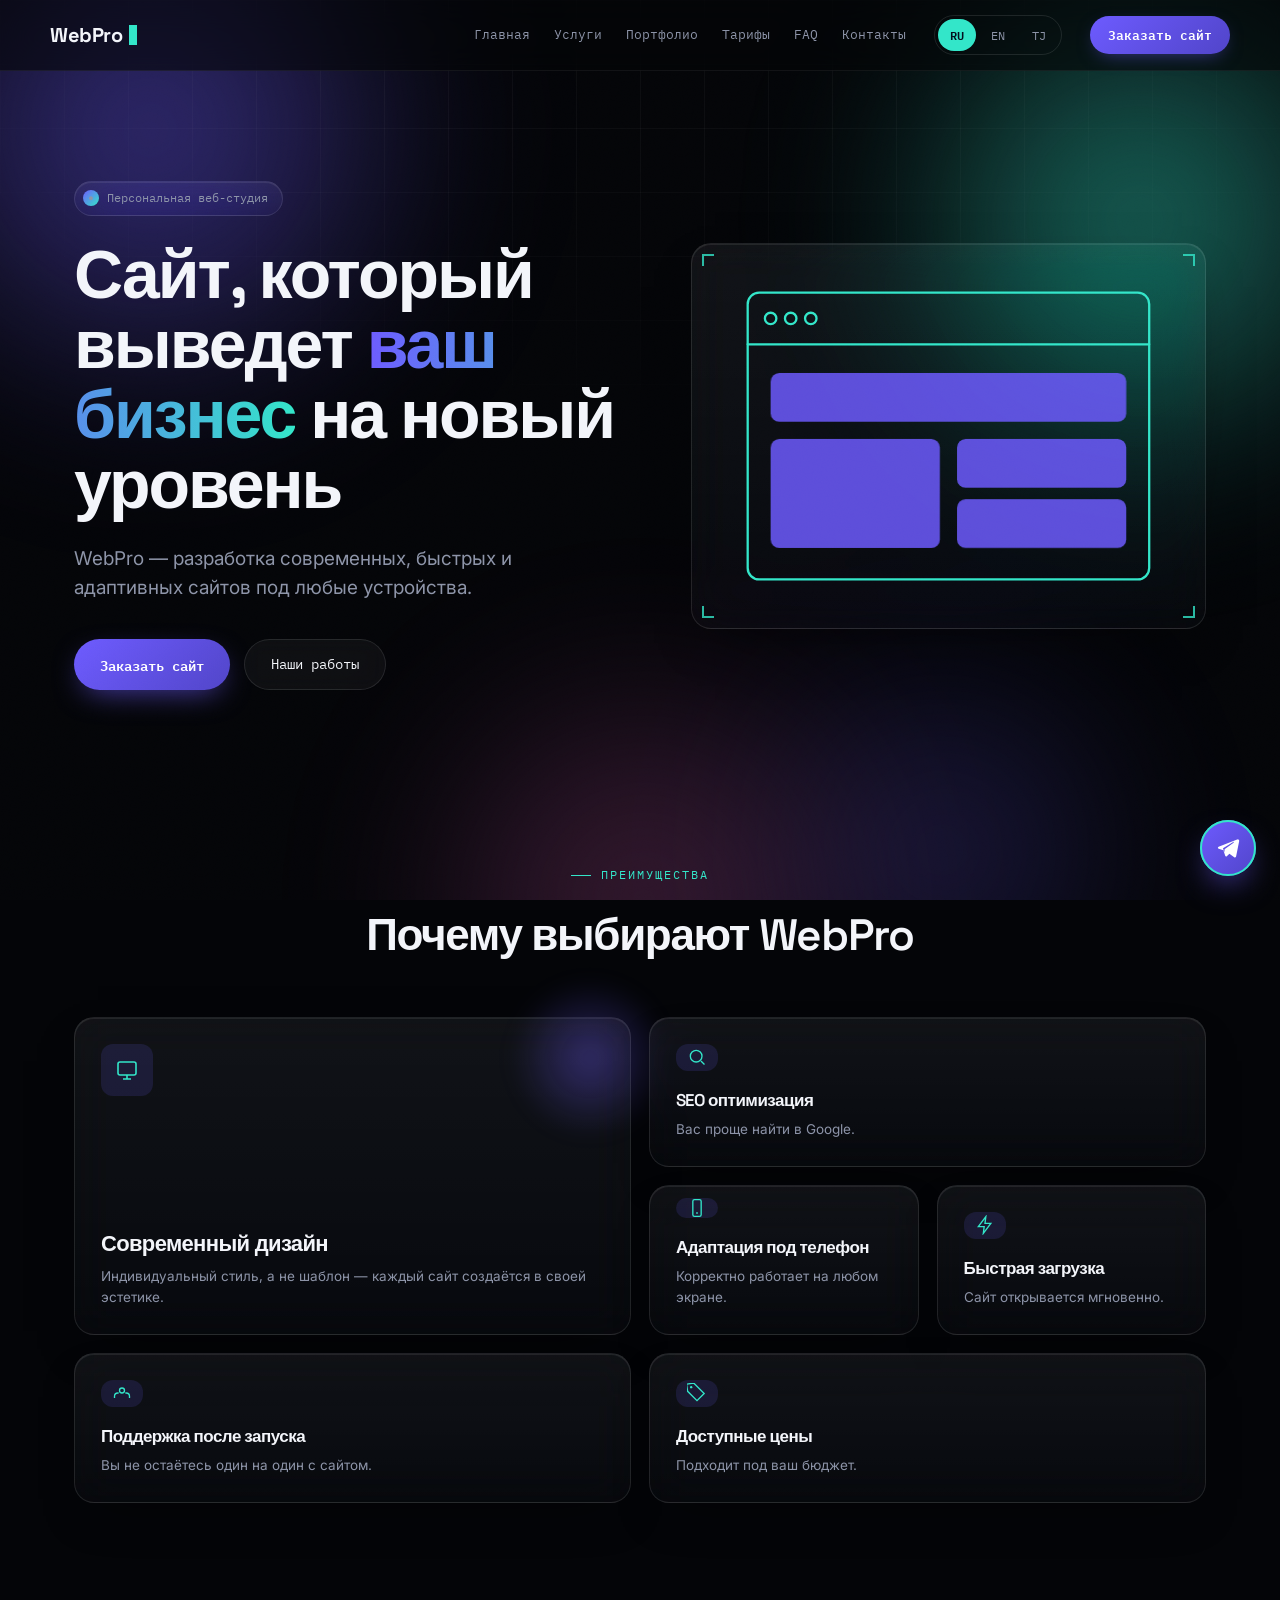
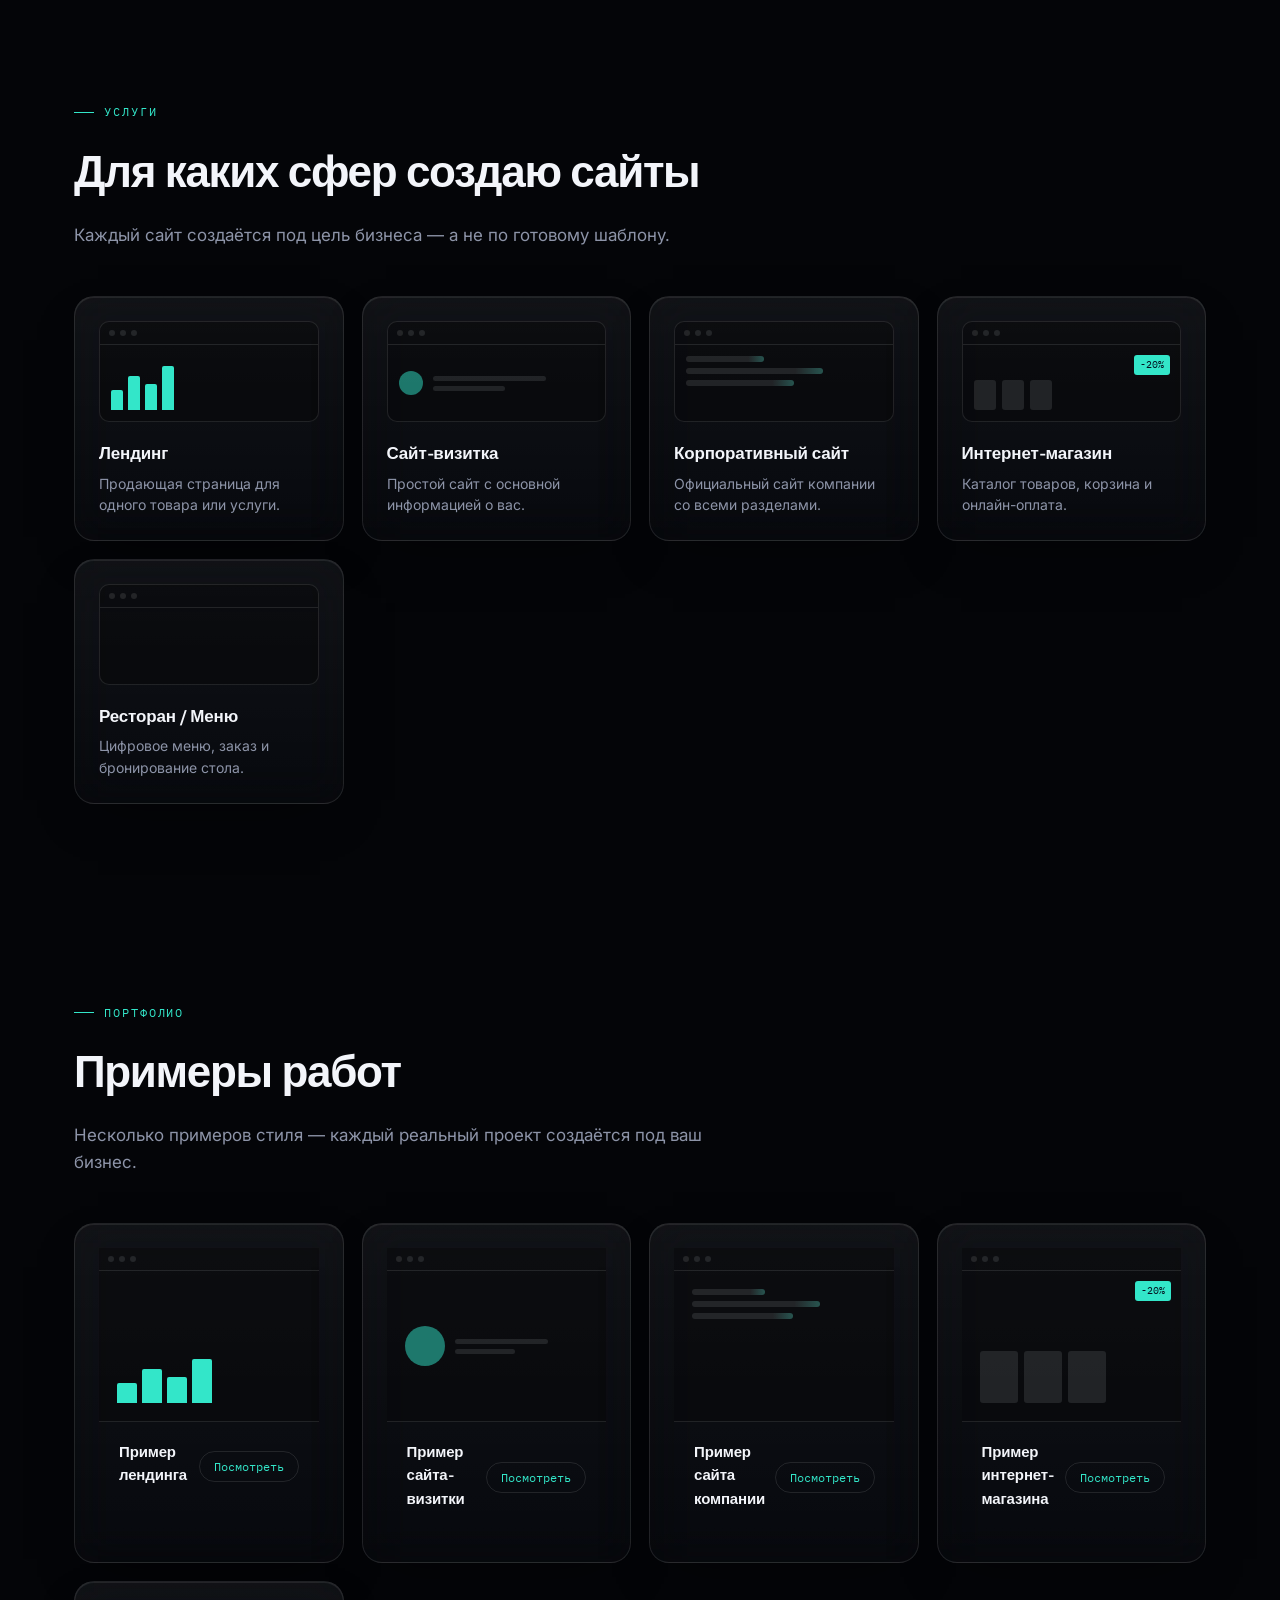
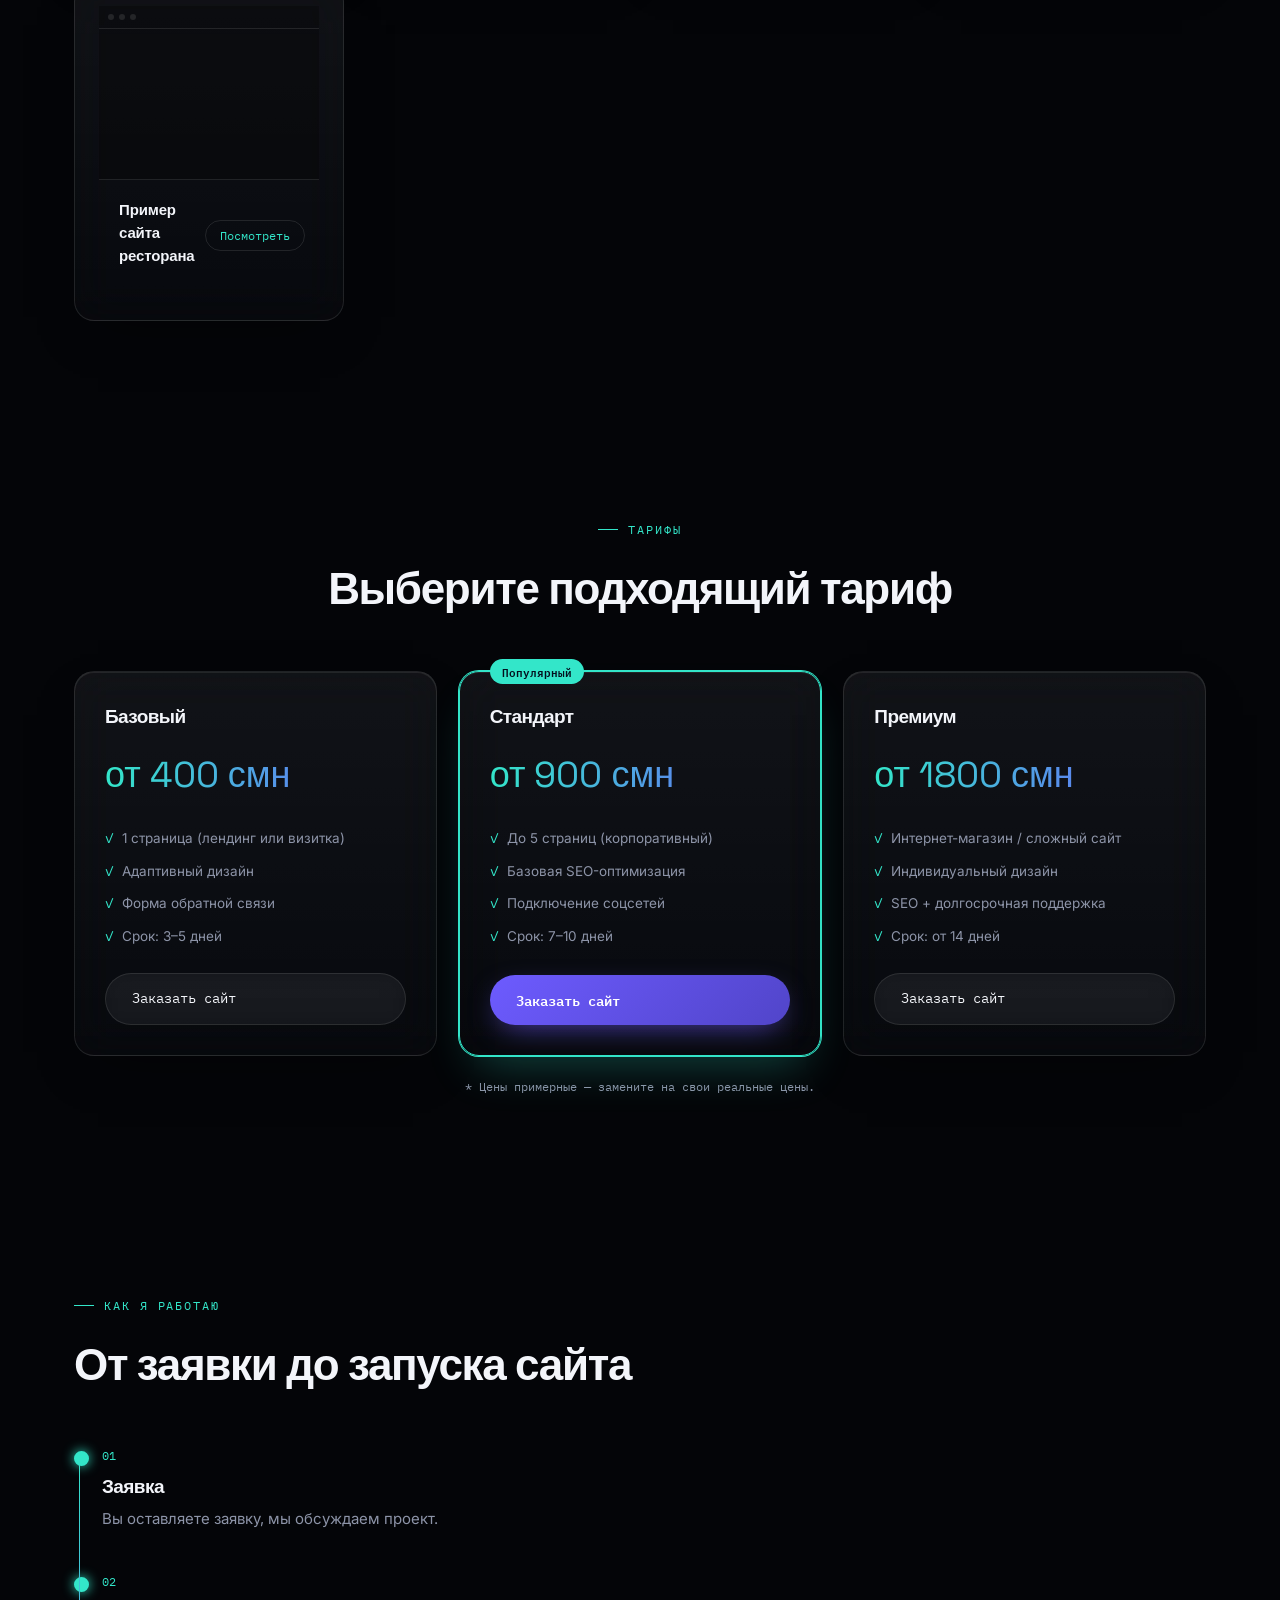
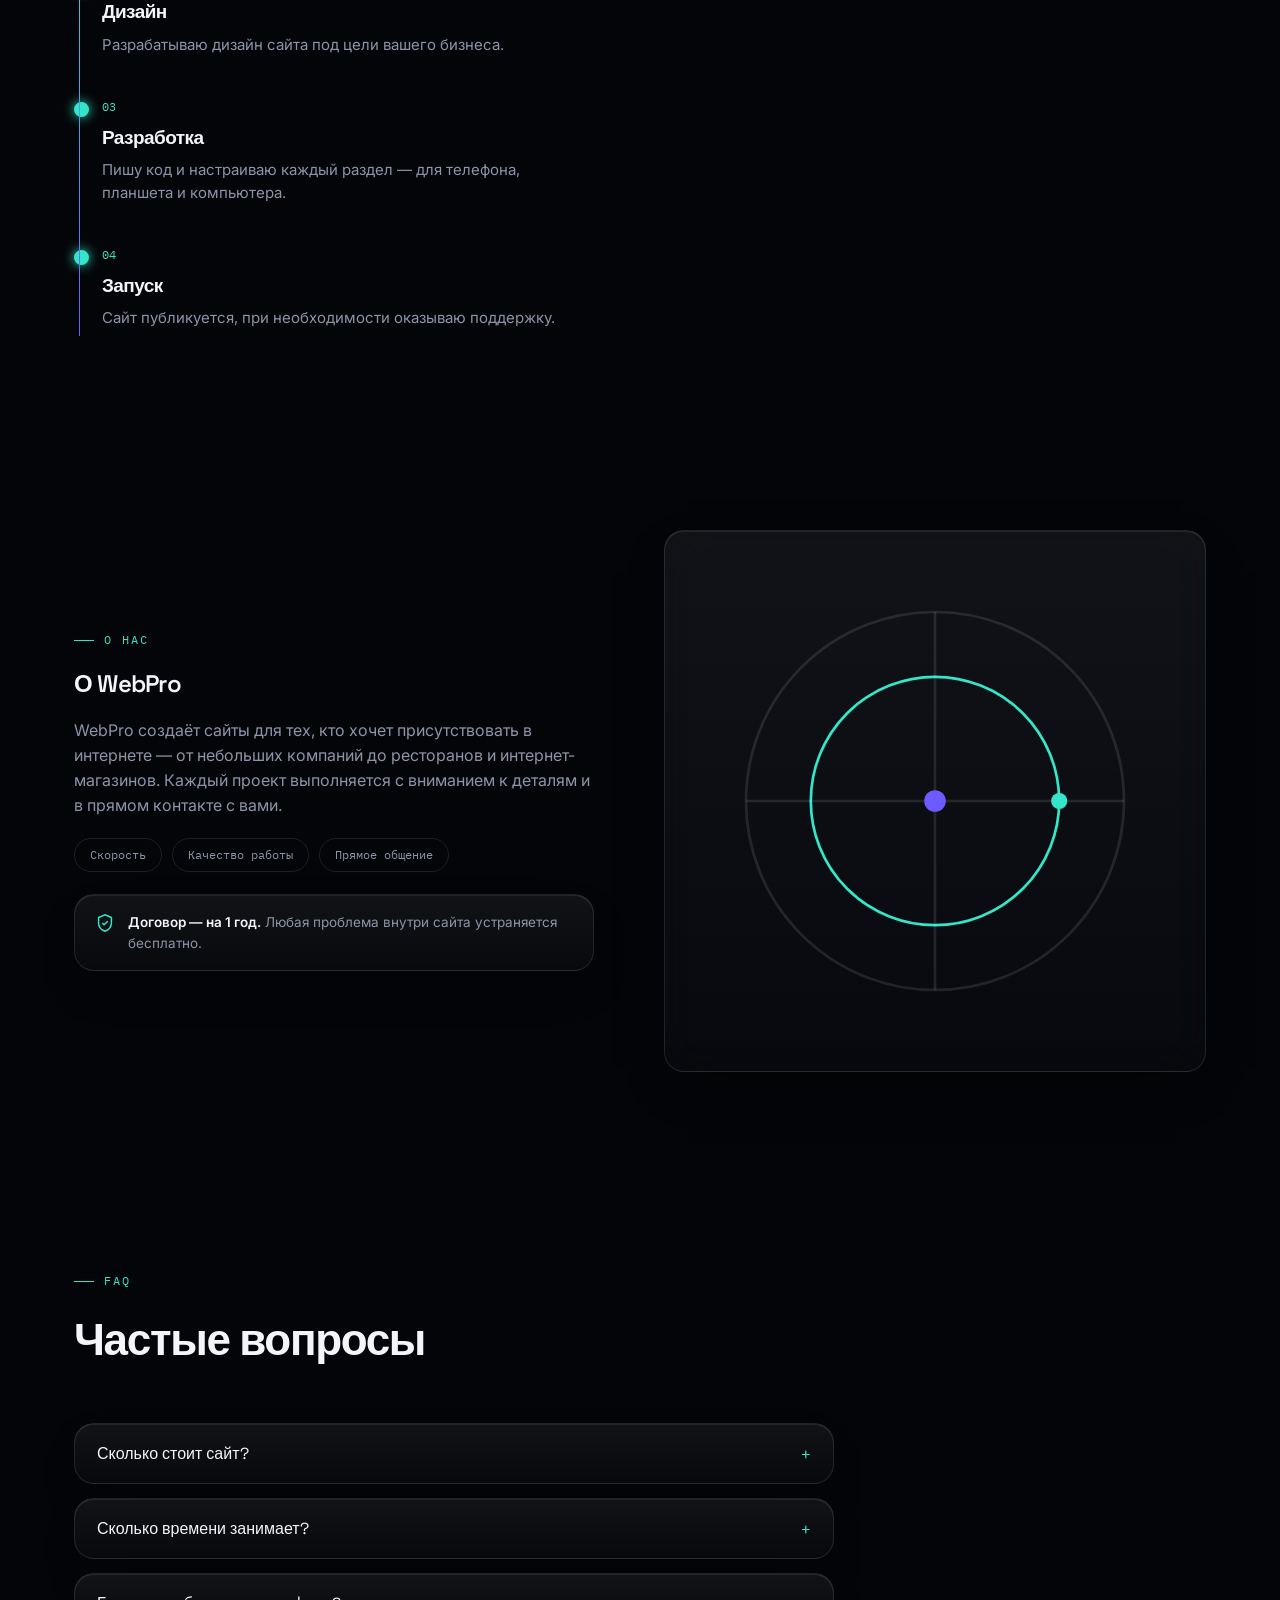
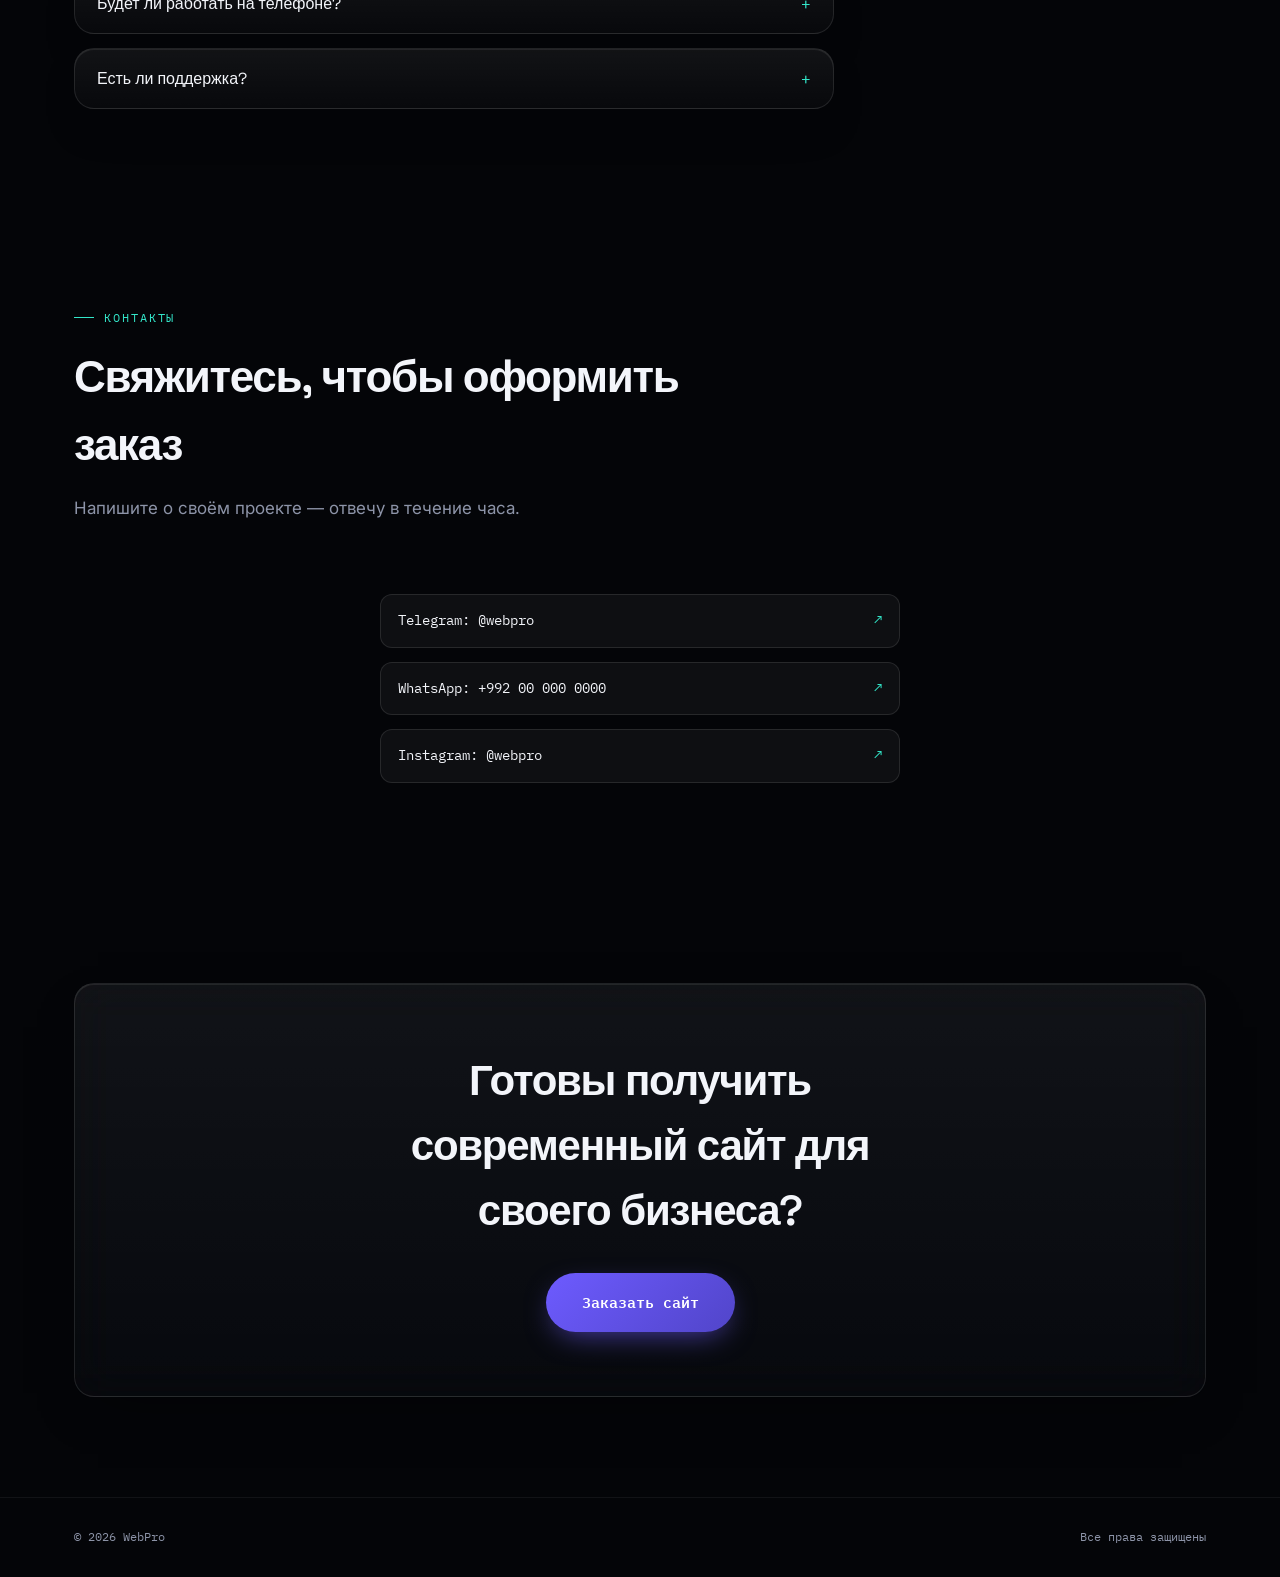
==== commit c99caa15: "Update index.html" ====
--- a/index.html
+++ b/index.html
@@ -1,5 +1,5 @@
 <!DOCTYPE html>
-<html lang="tg">
+<html lang="ru">
 <head>
 <meta charset="UTF-8">
 <meta name="viewport" content="width=device-width, initial-scale=1.0">
@@ -79,10 +79,12 @@
     border-radius: var(--radius);
     box-shadow: inset 0 1px 0 rgba(255,255,255,0.08), 0 20px 50px -24px rgba(0,0,0,.6);
   }
-  .spot{ position:relative; overflow:hidden; }
+  .spot{ position:relative; }
   .spot::before{
     content:''; position:absolute; inset:0; z-index:0; opacity:0; transition:opacity .35s ease;
     background: radial-gradient(320px circle at var(--mx,50%) var(--my,50%), rgba(109,91,255,.18), transparent 70%);
+    border-radius: inherit;
+    overflow: hidden;
   }
   .spot:hover::before{ opacity:1; }
   .spot > *{ position:relative; z-index:1; }
@@ -108,8 +110,10 @@
   .nav-links a:hover{ color:var(--text); }
   .nav-links a::after{ content:''; position:absolute; left:0; bottom:-4px; width:0; height:1px; background:var(--accent-2); transition:width .25s var(--ease); }
   .nav-links a:hover::after{ width:100%; }
-  .lang-toggle{ font-family:var(--mono); font-size:12px; color:var(--accent-2); border:1px solid var(--line); background:transparent; padding:6px 12px; border-radius:999px; cursor:pointer; transition:border-color .2s ease, transform .2s var(--ease); }
-  .lang-toggle:hover{ border-color:var(--accent-2); transform:translateY(-1px); }
+  .lang-switch{ display:flex; align-items:center; gap:3px; border:1px solid var(--line); border-radius:999px; padding:3px; background:transparent; }
+  .lang-btn{ font-family:var(--mono); font-size:12px; color:var(--text-dim); background:transparent; border:none; padding:6px 12px; border-radius:999px; cursor:pointer; transition:background .2s ease, color .2s ease; }
+  .lang-btn:hover{ color:var(--text); }
+  .lang-btn.active{ background:var(--accent-2); color:#04101f; font-weight:600; }
   .nav-cta{ font-family:var(--mono); font-size:13px; background:linear-gradient(135deg,var(--accent),#5145c9); color:#fff; font-weight:600; padding:9px 18px; border-radius:999px; transition:transform .25s var(--ease), box-shadow .25s var(--ease); white-space:nowrap; box-shadow:0 6px 20px -8px rgba(109,91,255,.6); }
   .nav-cta:hover{ transform:translateY(-1px); box-shadow:0 10px 26px -6px rgba(109,91,255,.8); }
   .hamburger{ display:none; flex-direction:column; justify-content:center; gap:5px; width:34px; height:34px; background:none; border:1px solid var(--line); border-radius:8px; cursor:pointer; z-index:2; }
@@ -294,7 +298,7 @@
   .faq-a p{ padding:0 22px 19px; color:var(--text-dim); font-size:14px; }
 
   /* ---------- CONTACT ---------- */
-  .contact-grid{ display:grid; grid-template-columns:1fr 1fr; gap:40px; }
+  .contact-grid{ display:grid; grid-template-columns:1fr; max-width:520px; margin:0 auto; }
   .contact-list{ margin-top:24px; display:flex; flex-direction:column; gap:14px; }
   .contact-list a{ display:flex; justify-content:space-between; align-items:center; padding:15px 17px; border:1px solid var(--line); border-radius:12px; font-family:var(--mono); font-size:14px; transition:border-color .2s ease, transform .25s var(--ease); background:var(--panel); }
   .contact-list a:hover{ border-color:var(--accent-2); transform:translateX(5px); }
@@ -304,7 +308,6 @@
   form input, form textarea{ background:rgba(0,0,0,.25); border:1px solid var(--line); border-radius:10px; padding:12px 13px; color:var(--text); font-family:var(--body); font-size:14px; outline:none; transition:border-color .2s ease; width:100%; }
   form input:focus, form textarea:focus{ border-color:var(--accent-2); }
   form textarea{ resize:vertical; min-height:90px; }
-  .form-note{ font-size:12px; color:var(--text-dim); font-family:var(--mono); }
 
   /* ---------- FINAL CTA ---------- */
   .final-cta{ padding:64px 44px; text-align:center; position:relative; overflow:hidden; }
@@ -342,7 +345,7 @@
     .nav-panel.open{ max-height:420px; overflow-y:auto; }
     .nav-links{ flex-direction:column; align-items:flex-start; gap:0; padding:8px 24px 4px; }
     .nav-links a{ padding:13px 0; width:100%; border-bottom:1px solid var(--line-soft); }
-    .nav-panel .lang-toggle{ margin:14px 24px; align-self:flex-start; }
+    .nav-panel .lang-switch{ margin:14px 24px; align-self:flex-start; }
     .nav-panel .nav-cta{ margin:0 24px 18px; text-align:center; }
   }
   @media (max-width:560px){
@@ -372,13 +375,18 @@
     <button class="hamburger" id="hamburger" aria-label="Меню" aria-expanded="false"><span></span><span></span><span></span></button>
     <div class="nav-panel" id="navPanel">
       <div class="nav-links">
+        <a data-i18n="nav.home" href="#hero">Асосӣ</a>
         <a data-i18n="nav.services" href="#services">Хизматҳо</a>
         <a data-i18n="nav.portfolio" href="#portfolio">Портфолио</a>
         <a data-i18n="nav.pricing" href="#pricing">Тарифҳо</a>
         <a data-i18n="nav.faq" href="#faq">FAQ</a>
         <a data-i18n="nav.contact" href="#contact">Тамос</a>
       </div>
-      <button class="lang-toggle" id="langToggle">RU</button>
+      <div class="lang-switch" id="langSwitch">
+        <button class="lang-btn" data-lang="ru">RU</button>
+        <button class="lang-btn" data-lang="en">EN</button>
+        <button class="lang-btn" data-lang="tj">TJ</button>
+      </div>
       <a class="nav-cta" data-i18n="nav.cta" href="#contact">Фармоиш диҳед</a>
     </div>
   </div>
@@ -386,7 +394,7 @@
 
 <!-- 1. HERO -->
 <div class="wrap">
-  <section class="hero">
+  <section class="hero" id="hero">
     <div>
       <div class="hero-pill glass"><span class="dot">●</span> <span data-i18n="hero.pill">Веб-студияи фардӣ</span></div>
       <h1 data-i18n="hero.title">Сомонае, ки <span class="hi">бизнеси шуморо</span> ба сатҳи нав мебарорад</h1>
@@ -651,25 +659,14 @@
     <div class="section-head" data-animate>
       <div class="eyebrow" data-i18n="contact.eyebrow">Тамос</div>
       <h2 data-i18n="contact.title">Барои фармоиш алоқа кунед</h2>
-      <p data-i18n="contact.desc">Дар бораи лоиҳаи худ нависед — дар давоми як рӯз ҷавоб медиҳам.</p>
+      <p data-i18n="contact.desc">Дар бораи лоиҳаи худ нависед — дар давоми як соат ҷавоб медиҳам.</p>
     </div>
     <div class="contact-grid">
       <div class="contact-list" data-animate>
         <a href="https://t.me/webpro" target="_blank" rel="noopener">Telegram: @webpro <span class="arrow">↗</span></a>
         <a href="https://wa.me/992000000000" target="_blank" rel="noopener">WhatsApp: +992 00 000 0000 <span class="arrow">↗</span></a>
         <a href="https://instagram.com/webpro" target="_blank" rel="noopener">Instagram: @webpro <span class="arrow">↗</span></a>
-        <a href="mailto:hello@webpro.tj">Email: hello@webpro.tj <span class="arrow">↗</span></a>
-      </div>
-      <form id="contactForm" class="glass" data-animate>
-        <div><label for="name" data-i18n="contact.form.nameLabel">Ном</label>
-          <input id="name" name="name" type="text" data-i18n-placeholder="contact.form.namePh" placeholder="Номи шумо" required></div>
-        <div><label for="contact" data-i18n="contact.form.contactLabel">Telegram / телефон</label>
-          <input id="contact" name="contact" type="text" data-i18n-placeholder="contact.form.contactPh" placeholder="@username ё рақами телефон" required></div>
-        <div><label for="message" data-i18n="contact.form.messageLabel">Тавсифи лоиҳа</label>
-          <textarea id="message" name="message" data-i18n-placeholder="contact.form.messagePh" placeholder="Ба кадом навъи сомона ниёз доред?"></textarea></div>
-        <button class="btn btn-primary" type="submit" data-i18n="contact.form.submit">Дархост фиристодан</button>
-        <span class="form-note" id="formNote" data-i18n="contact.form.note">* Формаро бо хидмате мисли Telegram Bot API ё Formspree пайваст кунед, то дархостҳо воқеан ба шумо расанд.</span>
-      </form>
+      </div>
     </div>
   </div>
 </section>
@@ -687,7 +684,7 @@
 <footer>
   <div class="wrap">
     <span>© <span id="year"></span> WebPro</span>
-    <span data-i18n="footer.tagline">Сохта бо диққат ба ҳар тафсилот</span>
+    <span data-i18n="footer.tagline">Ҳамаи ҳуқуқҳо ҳифз шудаанд</span>
   </div>
 </footer>
 
@@ -725,14 +722,15 @@
 
   const hamburger = document.getElementById('hamburger');
   const navPanel = document.getElementById('navPanel');
+  function closeMobileNav(){
+    navPanel.classList.remove('open'); hamburger.classList.remove('open'); hamburger.setAttribute('aria-expanded', false);
+  }
   hamburger.addEventListener('click', () => {
     const open = navPanel.classList.toggle('open');
     hamburger.classList.toggle('open', open);
     hamburger.setAttribute('aria-expanded', open);
   });
-  navPanel.querySelectorAll('a').forEach(a => a.addEventListener('click', () => {
-    navPanel.classList.remove('open'); hamburger.classList.remove('open'); hamburger.setAttribute('aria-expanded', false);
-  }));
+  navPanel.querySelectorAll('a').forEach(a => a.addEventListener('click', closeMobileNav));
 
   document.querySelectorAll('.faq-item').forEach(item => {
     item.querySelector('.faq-q').addEventListener('click', () => {
@@ -740,13 +738,6 @@
       document.querySelectorAll('.faq-item.open').forEach(i => i.classList.remove('open'));
       if(!isOpen) item.classList.add('open');
     });
-  });
-
-  document.getElementById('contactForm').addEventListener('submit', function(e){
-    e.preventDefault();
-    document.getElementById('formNote').textContent = currentLang === 'tj'
-      ? 'Матн омода аст — то пайваст кардани хидмат, лутфан тавассути Telegram ё WhatsApp дар боло нависед.'
-      : 'Сообщение готово — пока форма не подключена, напишите через Telegram или WhatsApp выше.';
   });
 
   const portfolioScenes = {
@@ -775,7 +766,7 @@
 
   const translations = {
     ru: {
-      'nav.services':'Услуги','nav.portfolio':'Портфолио','nav.pricing':'Тарифы','nav.faq':'FAQ','nav.contact':'Контакты','nav.cta':'Заказать сайт',
+      'nav.home':'Главная','nav.services':'Услуги','nav.portfolio':'Портфолио','nav.pricing':'Тарифы','nav.faq':'FAQ','nav.contact':'Контакты','nav.cta':'Заказать сайт',
       'hero.pill':'Персональная веб-студия',
       'hero.title':'Сайт, который выведет <span class="hi">ваш бизнес</span> на новый уровень',
       'hero.lead':'WebPro — разработка современных, быстрых и адаптивных сайтов под любые устройства.',
@@ -815,16 +806,16 @@
       'faq.q2':'Сколько времени занимает?','faq.a2':'От 3 до 14+ дней, в зависимости от сложности проекта и выбранного тарифа.',
       'faq.q3':'Будет ли работать на телефоне?','faq.a3':'Да, каждый сайт адаптируется под телефон, планшет и компьютер.',
       'faq.q4':'Есть ли поддержка?','faq.a4':'Да, согласно договору в течение 1 года проблемы внутри сайта устраняются бесплатно.',
-      'contact.eyebrow':'Контакты','contact.title':'Свяжитесь, чтобы оформить заказ','contact.desc':'Напишите о своём проекте — отвечу в течение дня.',
+      'contact.eyebrow':'Контакты','contact.title':'Свяжитесь, чтобы оформить заказ','contact.desc':'Напишите о своём проекте — отвечу в течение часа.',
       'contact.form.nameLabel':'Имя','contact.form.namePh':'Ваше имя',
       'contact.form.contactLabel':'Telegram / телефон','contact.form.contactPh':'@username или номер телефона',
       'contact.form.messageLabel':'Описание проекта','contact.form.messagePh':'Какой сайт вам нужен?',
-      'contact.form.submit':'Отправить заявку','contact.form.note':'* Подключите форму к сервису вроде Telegram Bot API или Formspree, чтобы заявки реально приходили к вам.',
+      'contact.form.submit':'Отправить заявку',
       'final.title':'Готовы получить современный сайт для своего бизнеса?','final.cta':'Заказать сайт',
-      'footer.tagline':'Сделано с вниманием к каждой детали'
+      'footer.tagline':'Все права защищены'
     },
     tj: {
-      'nav.services':'Хизматҳо','nav.portfolio':'Портфолио','nav.pricing':'Тарифҳо','nav.faq':'FAQ','nav.contact':'Тамос','nav.cta':'Фармоиш диҳед',
+      'nav.home':'Асосӣ','nav.services':'Хизматҳо','nav.portfolio':'Портфолио','nav.pricing':'Тарифҳо','nav.faq':'FAQ','nav.contact':'Тамос','nav.cta':'Фармоиш диҳед',
       'hero.pill':'Веб-студияи фардӣ',
       'hero.title':'Сомонае, ки <span class="hi">бизнеси шуморо</span> ба сатҳи нав мебарорад',
       'hero.lead':'WebPro — тарҳрезӣ ва сохтани сомонаҳои муосир, зуд ва мутобиқ бо ҳар дастгоҳ.',
@@ -864,19 +855,68 @@
       'faq.q2':'Сохтани сомона чанд вақт мегирад?','faq.a2':'Аз 3 то 14+ рӯз, вобаста ба мураккабии лоиҳа ва тарифи интихобшуда.',
       'faq.q3':'Оё дар телефон кор мекунад?','faq.a3':'Бале, ҳар сомона барои телефон, планшет ва компютер мутобиқ карда мешавад.',
       'faq.q4':'Оё дастгирӣ ҳаст?','faq.a4':'Бале, мутобиқи шартнома дар давоми 1 сол мушкилоти дохили сайт бепул бартараф карда мешавад.',
-      'contact.eyebrow':'Тамос','contact.title':'Барои фармоиш алоқа кунед','contact.desc':'Дар бораи лоиҳаи худ нависед — дар давоми як рӯз ҷавоб медиҳам.',
+      'contact.eyebrow':'Тамос','contact.title':'Барои фармоиш алоқа кунед','contact.desc':'Дар бораи лоиҳаи худ нависед — дар давоми як соат ҷавоб медиҳам.',
       'contact.form.nameLabel':'Ном','contact.form.namePh':'Номи шумо',
       'contact.form.contactLabel':'Telegram / телефон','contact.form.contactPh':'@username ё рақами телефон',
       'contact.form.messageLabel':'Тавсифи лоиҳа','contact.form.messagePh':'Ба кадом навъи сомона ниёз доред?',
-      'contact.form.submit':'Дархост фиристодан','contact.form.note':'* Формаро бо хидмате мисли Telegram Bot API ё Formspree пайваст кунед, то дархостҳо воқеан ба шумо расанд.',
+      'contact.form.submit':'Дархост фиристодан',
       'final.title':'Тайёред, ки барои бизнеси худ сомонаи муосир гиред?','final.cta':'Фармоиш диҳед',
-      'footer.tagline':'Сохта бо диққат ба ҳар тафсилот'
+      'footer.tagline':'Ҳамаи ҳуқуқҳо ҳифз шудаанд'
+    },
+    en: {
+      'nav.home':'Home','nav.services':'Services','nav.portfolio':'Portfolio','nav.pricing':'Pricing','nav.faq':'FAQ','nav.contact':'Contact','nav.cta':'Get a website',
+      'hero.pill':'Independent web studio',
+      'hero.title':'A website that takes <span class="hi">your business</span> to the next level',
+      'hero.lead':'WebPro — building modern, fast, and fully responsive websites for any device.',
+      'hero.ctaPrimary':'Get a website','hero.ctaGhost':'Our work',
+      'why.eyebrow':'Advantages','why.title':'Why choose WebPro',
+      'why.i1.title':'Modern design','why.i1.desc':'A unique style, not a template — every site gets its own look.',
+      'why.i2.title':'Mobile-friendly','why.i2.desc':'Works correctly on any screen.',
+      'why.i3.title':'Fast loading','why.i3.desc':'Your site opens instantly.',
+      'why.i4.title':'SEO optimization','why.i4.desc':'Easier to find on Google.',
+      'why.i5.title':'Support after launch','why.i5.desc':'You\'re never left on your own.',
+      'why.i6.title':'Affordable pricing','why.i6.desc':'Fits your budget.',
+      'services.eyebrow':'Services','services.title':'What kind of sites I build','services.desc':'Every website is designed around your business goal — not a ready-made template.',
+      'services.landing.title':'Landing page','services.landing.desc':'A sales page for a single product or service.',
+      'services.card.title':'Business card site','services.card.desc':'A simple site with your key information.',
+      'services.corp.title':'Corporate website','services.corp.desc':'An official company site with all the sections you need.',
+      'services.store.title':'Online store','services.store.desc':'Product catalog, cart, and online payment.',
+      'services.rest.title':'Restaurant / Menu','services.rest.desc':'Digital menu, online ordering, and table booking.',
+      'portfolio.eyebrow':'Portfolio','portfolio.title':'Design examples','portfolio.desc':'A few style examples — every real project is built around your business.',
+      'portfolio.landing':'Landing page example','portfolio.card':'Business card site example','portfolio.corp':'Company website example','portfolio.store':'Online store example','portfolio.rest':'Restaurant website example',
+      'portfolio.view':'View','modal.desc':'An example of style and structure — the final design is tailored to your brand.',
+      'pricing.eyebrow':'Pricing','pricing.title':'Choose the plan that fits','pricing.popular':'Most popular',
+      'pricing.base.title':'Basic','pricing.base.f1':'1 page (landing or business card)','pricing.base.f2':'Mobile-responsive design','pricing.base.f3':'Contact form','pricing.base.f4':'Timeline: 3–5 days',
+      'pricing.std.title':'Standard','pricing.std.f1':'Up to 5 pages (corporate)','pricing.std.f2':'Basic SEO optimization','pricing.std.f3':'Social media integration','pricing.std.f4':'Timeline: 7–10 days',
+      'pricing.prem.title':'Premium','pricing.prem.f1':'Online store / complex site','pricing.prem.f2':'Custom design','pricing.prem.f3':'SEO + long-term support','pricing.prem.f4':'Timeline: from 14 days',
+      'pricing.cta':'Get a website','pricing.note':'* Prices are examples — replace them with your real prices.',
+      'process.eyebrow':'How I work','process.title':'From request to launch',
+      'process.s1.title':'Request','process.s1.desc':'You send a request, and we discuss the project.',
+      'process.s2.title':'Design','process.s2.desc':'I design the site around your business goals.',
+      'process.s3.title':'Development','process.s3.desc':'I write the code and set up every section — for phone, tablet, and desktop.',
+      'process.s4.title':'Launch','process.s4.desc':'The site goes live, with support afterward if needed.',
+      'about.eyebrow':'About us','about.title':'About WebPro',
+      'about.text':'WebPro builds websites for those who want a presence online — from small companies to restaurants and online stores. Every project is handled with attention to detail and direct contact with you.',
+      'about.t1':'Speed','about.t2':'Quality work','about.t3':'Direct communication',
+      'about.guarantee':'<strong>1-year contract.</strong> Any issue inside the site is fixed free of charge.',
+      'faq.eyebrow':'FAQ','faq.title':'Frequently asked questions',
+      'faq.q1':'How much does a website cost?','faq.a1':'Depending on the type of site — from 400 to 1800+ somoni, see the "Pricing" section for details.',
+      'faq.q2':'How long does it take?','faq.a2':'From 3 to 14+ days, depending on project complexity and the chosen plan.',
+      'faq.q3':'Will it work on mobile?','faq.a3':'Yes, every site is adapted for phone, tablet, and desktop.',
+      'faq.q4':'Is there support?','faq.a4':'Yes, under the contract, issues inside the site are fixed free of charge for 1 year.',
+      'contact.eyebrow':'Contact','contact.title':'Get in touch to place an order','contact.desc':'Write about your project — I\'ll reply within an hour.',
+      'contact.form.nameLabel':'Name','contact.form.namePh':'Your name',
+      'contact.form.contactLabel':'Telegram / phone','contact.form.contactPh':'@username or phone number',
+      'contact.form.messageLabel':'Project description','contact.form.messagePh':'What kind of website do you need?',
+      'contact.form.submit':'Send request',
+      'final.title':'Ready to get a modern website for your business?','final.cta':'Get a website',
+      'footer.tagline':'All rights reserved'
     }
   };
 
-  let currentLang = 'tj';
+  let currentLang = 'ru';
   function applyLang(lang){
-    document.documentElement.lang = lang === 'ru' ? 'ru' : 'tg';
+    document.documentElement.lang = lang === 'tj' ? 'tg' : lang;
     document.querySelectorAll('[data-i18n]').forEach(el => {
       const key = el.getAttribute('data-i18n');
       const val = translations[lang][key];
@@ -887,11 +927,19 @@
       const val = translations[lang][key];
       if(val !== undefined) el.setAttribute('placeholder', val);
     });
-    document.getElementById('langToggle').textContent = lang === 'tj' ? 'RU' : 'ТҶ';
+    document.querySelectorAll('.lang-btn').forEach(btn => {
+      btn.classList.toggle('active', btn.getAttribute('data-lang') === lang);
+    });
     currentLang = lang;
   }
-  document.getElementById('langToggle').addEventListener('click', () => applyLang(currentLang === 'tj' ? 'ru' : 'tj'));
+  document.querySelectorAll('.lang-btn').forEach(btn => {
+    btn.addEventListener('click', () => {
+      applyLang(btn.getAttribute('data-lang'));
+      closeMobileNav();
+    });
+  });
+  applyLang('ru');
 </script>
 
 </body>
-</html>+</html>
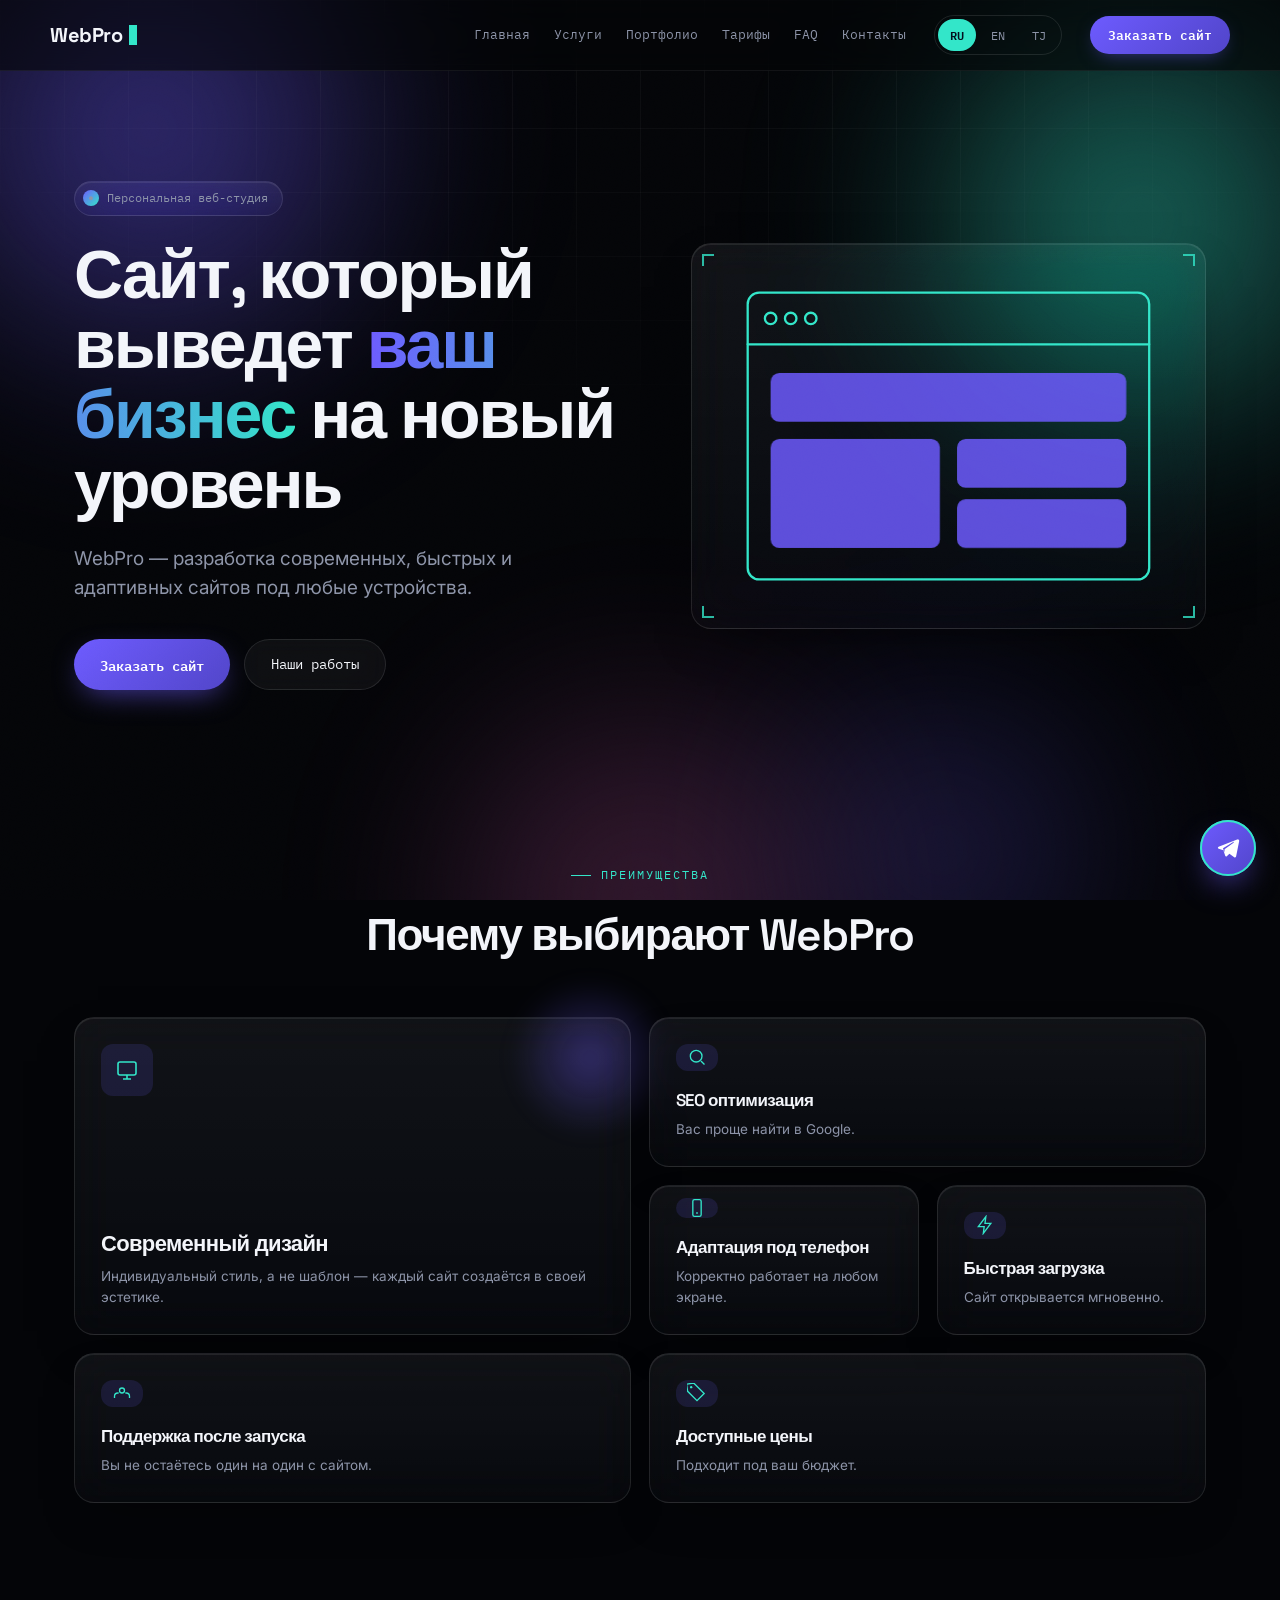
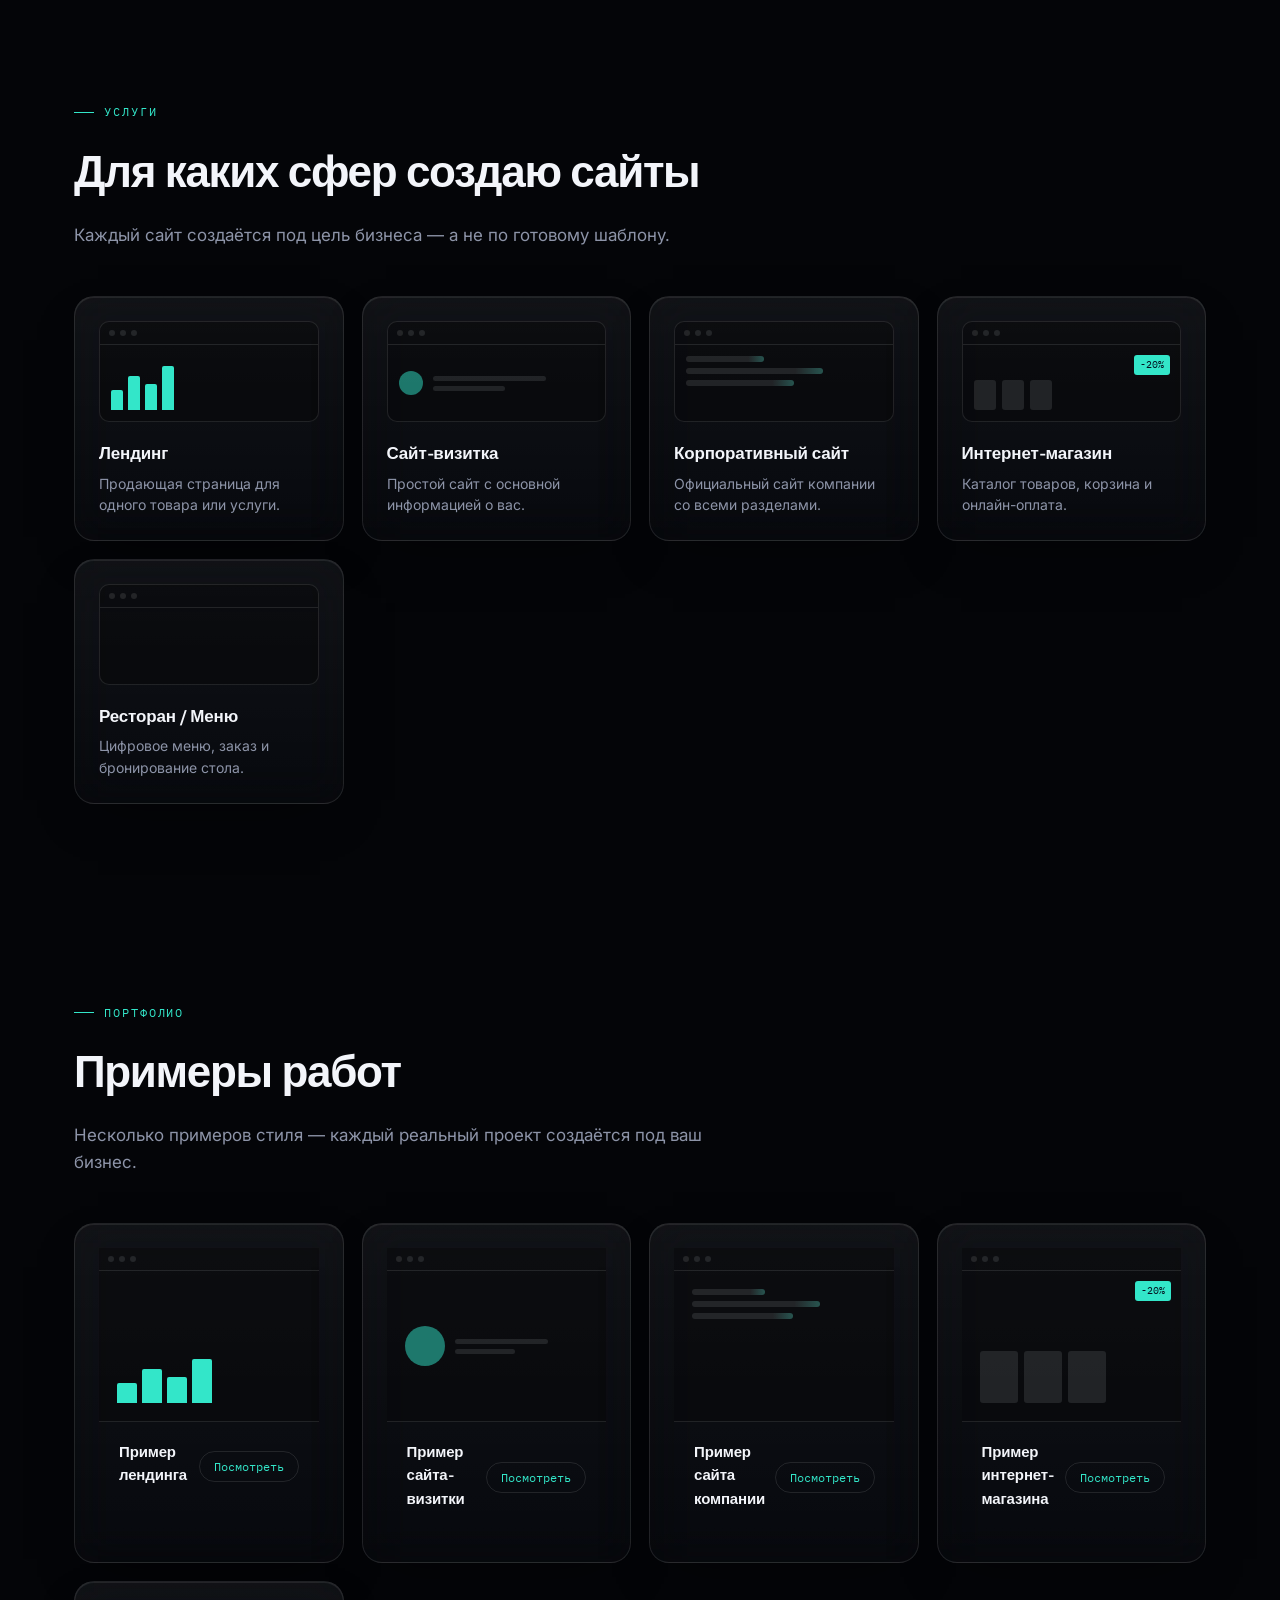
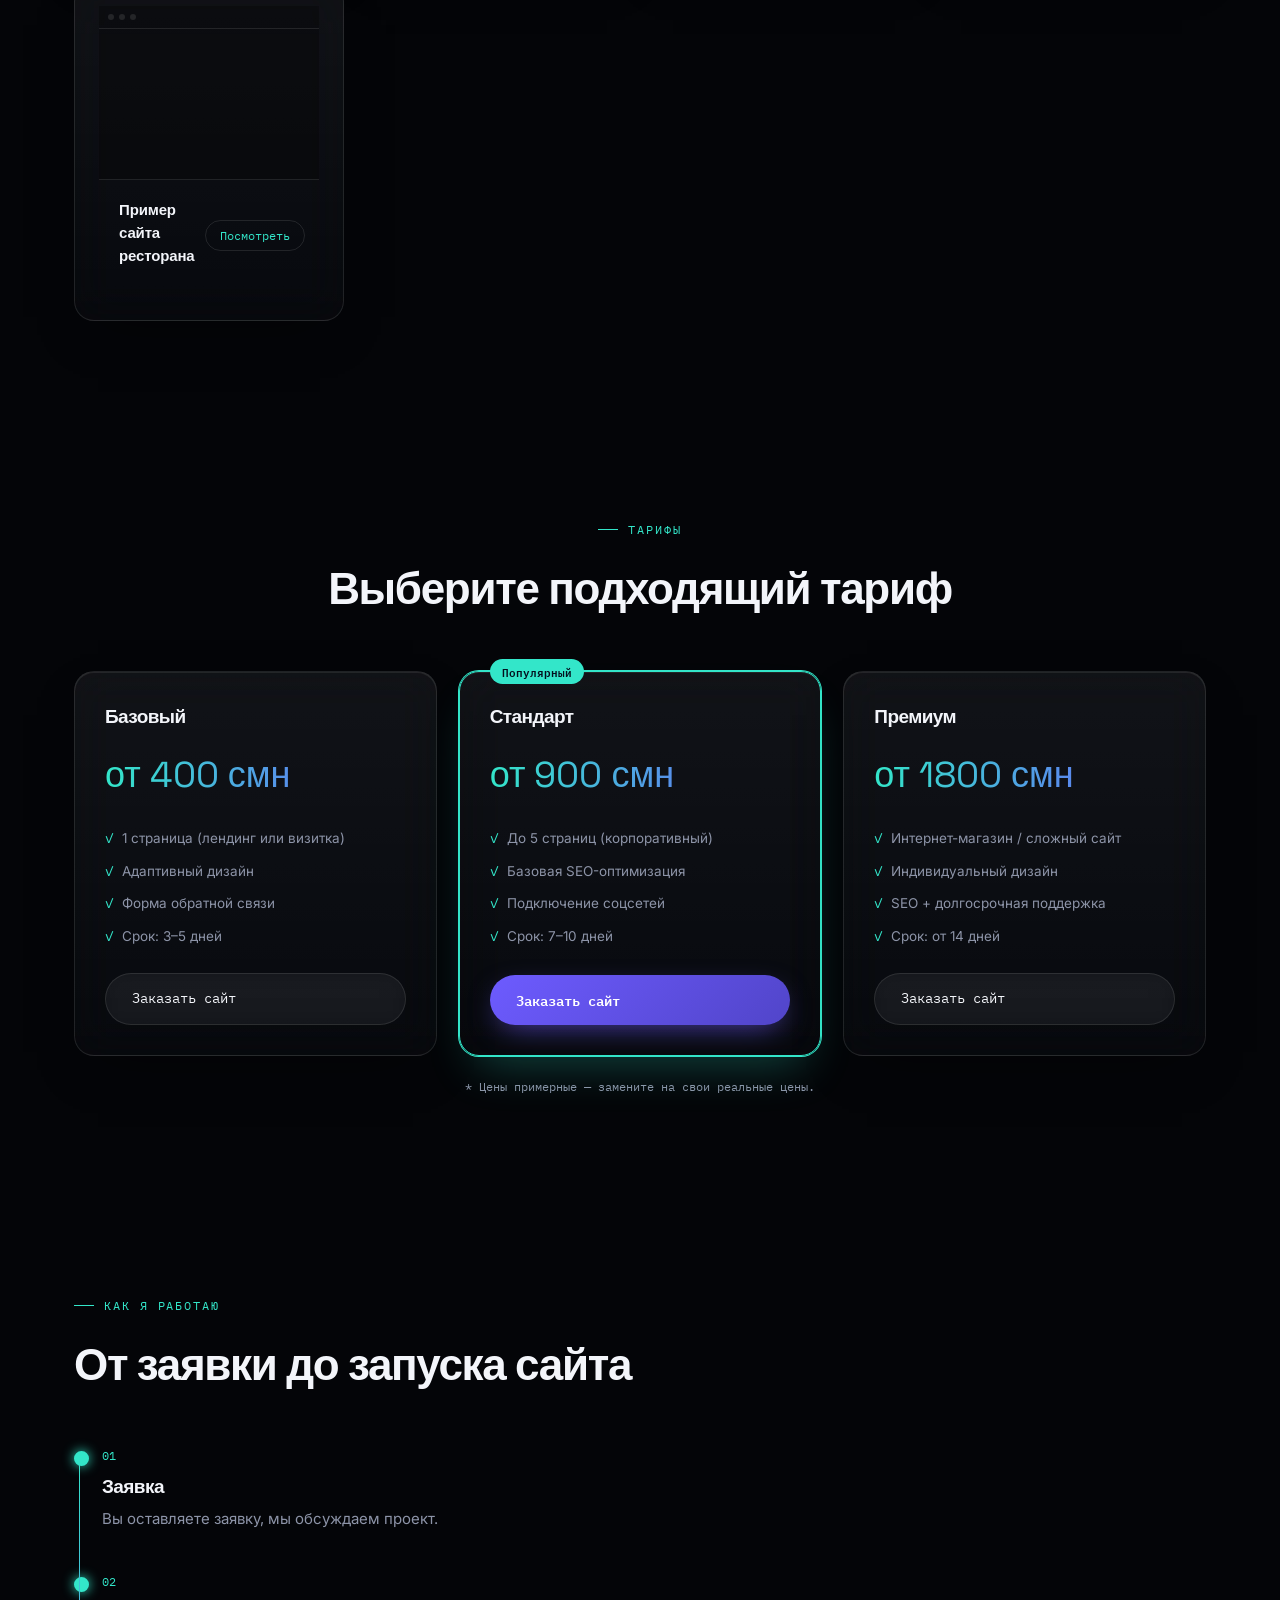
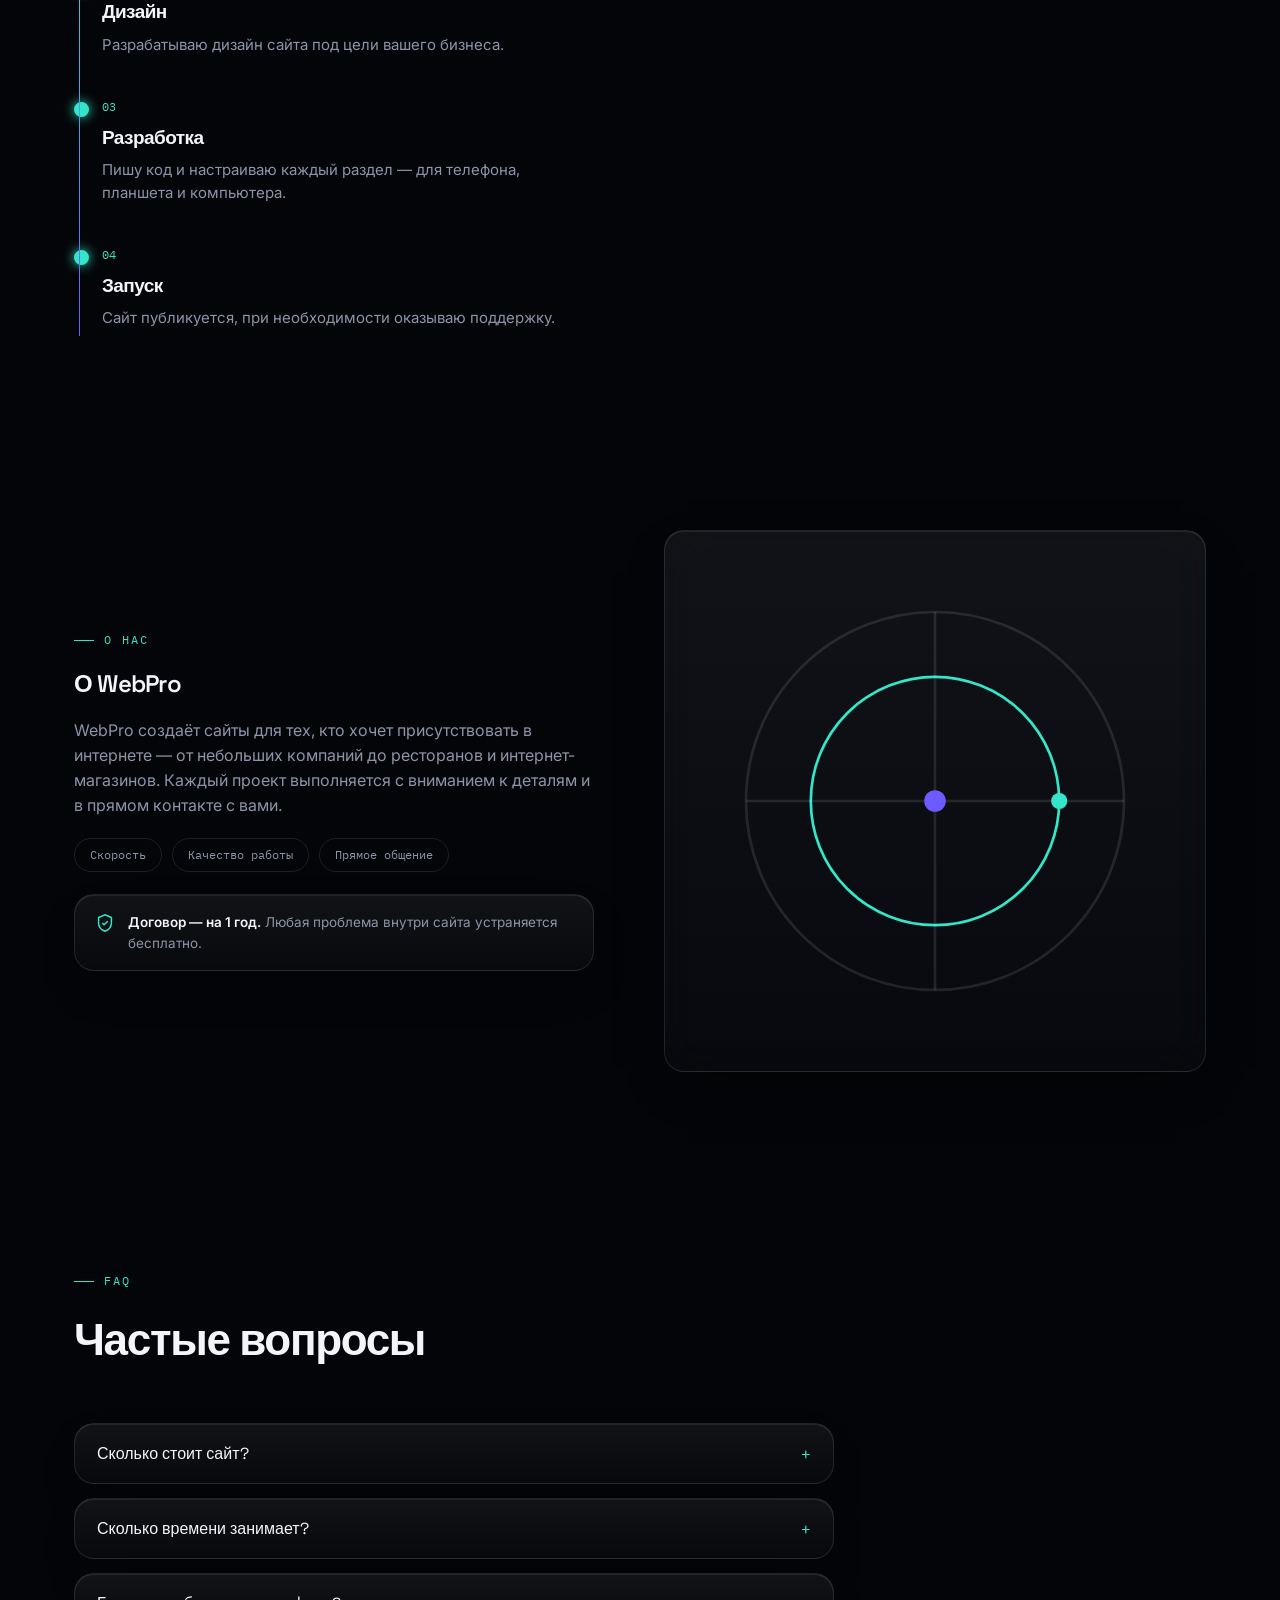
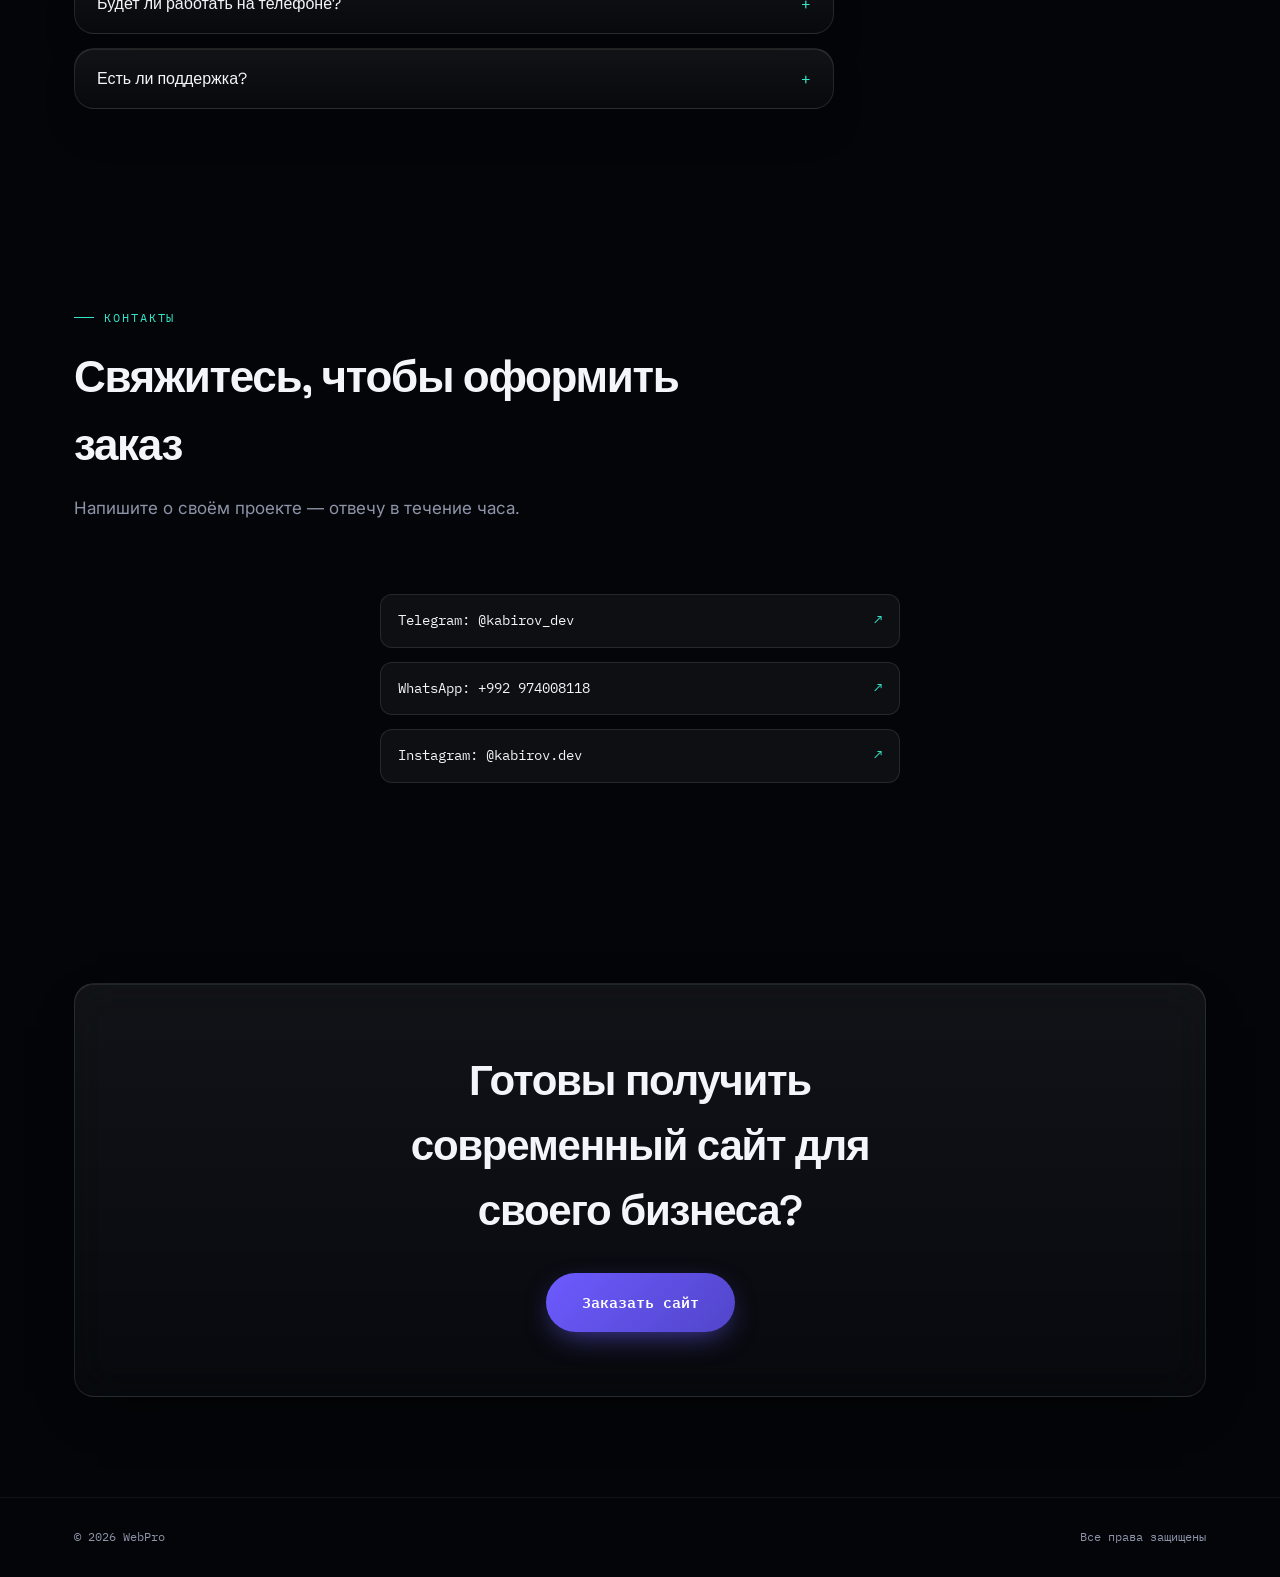
==== commit 5bd0f306: "Update index.html" ====
--- a/index.html
+++ b/index.html
@@ -663,9 +663,9 @@
     </div>
     <div class="contact-grid">
       <div class="contact-list" data-animate>
-        <a href="https://t.me/webpro" target="_blank" rel="noopener">Telegram: @webpro <span class="arrow">↗</span></a>
-        <a href="https://wa.me/992000000000" target="_blank" rel="noopener">WhatsApp: +992 00 000 0000 <span class="arrow">↗</span></a>
-        <a href="https://instagram.com/webpro" target="_blank" rel="noopener">Instagram: @webpro <span class="arrow">↗</span></a>
+        <a href="https://t.me/kabirov_dev target="_blank" rel="noopener">Telegram: @kabirov_dev <span class="arrow">↗</span></a>
+        <a href="https://wa.me/992974008118" target="_blank" rel="noopener">WhatsApp: +992 974008118 <span class="arrow">↗</span></a>
+        <a href="https://instagram.com/kabirov.dev" target="_blank" rel="noopener">Instagram: @kabirov.dev <span class="arrow">↗</span></a>
       </div>
     </div>
   </div>
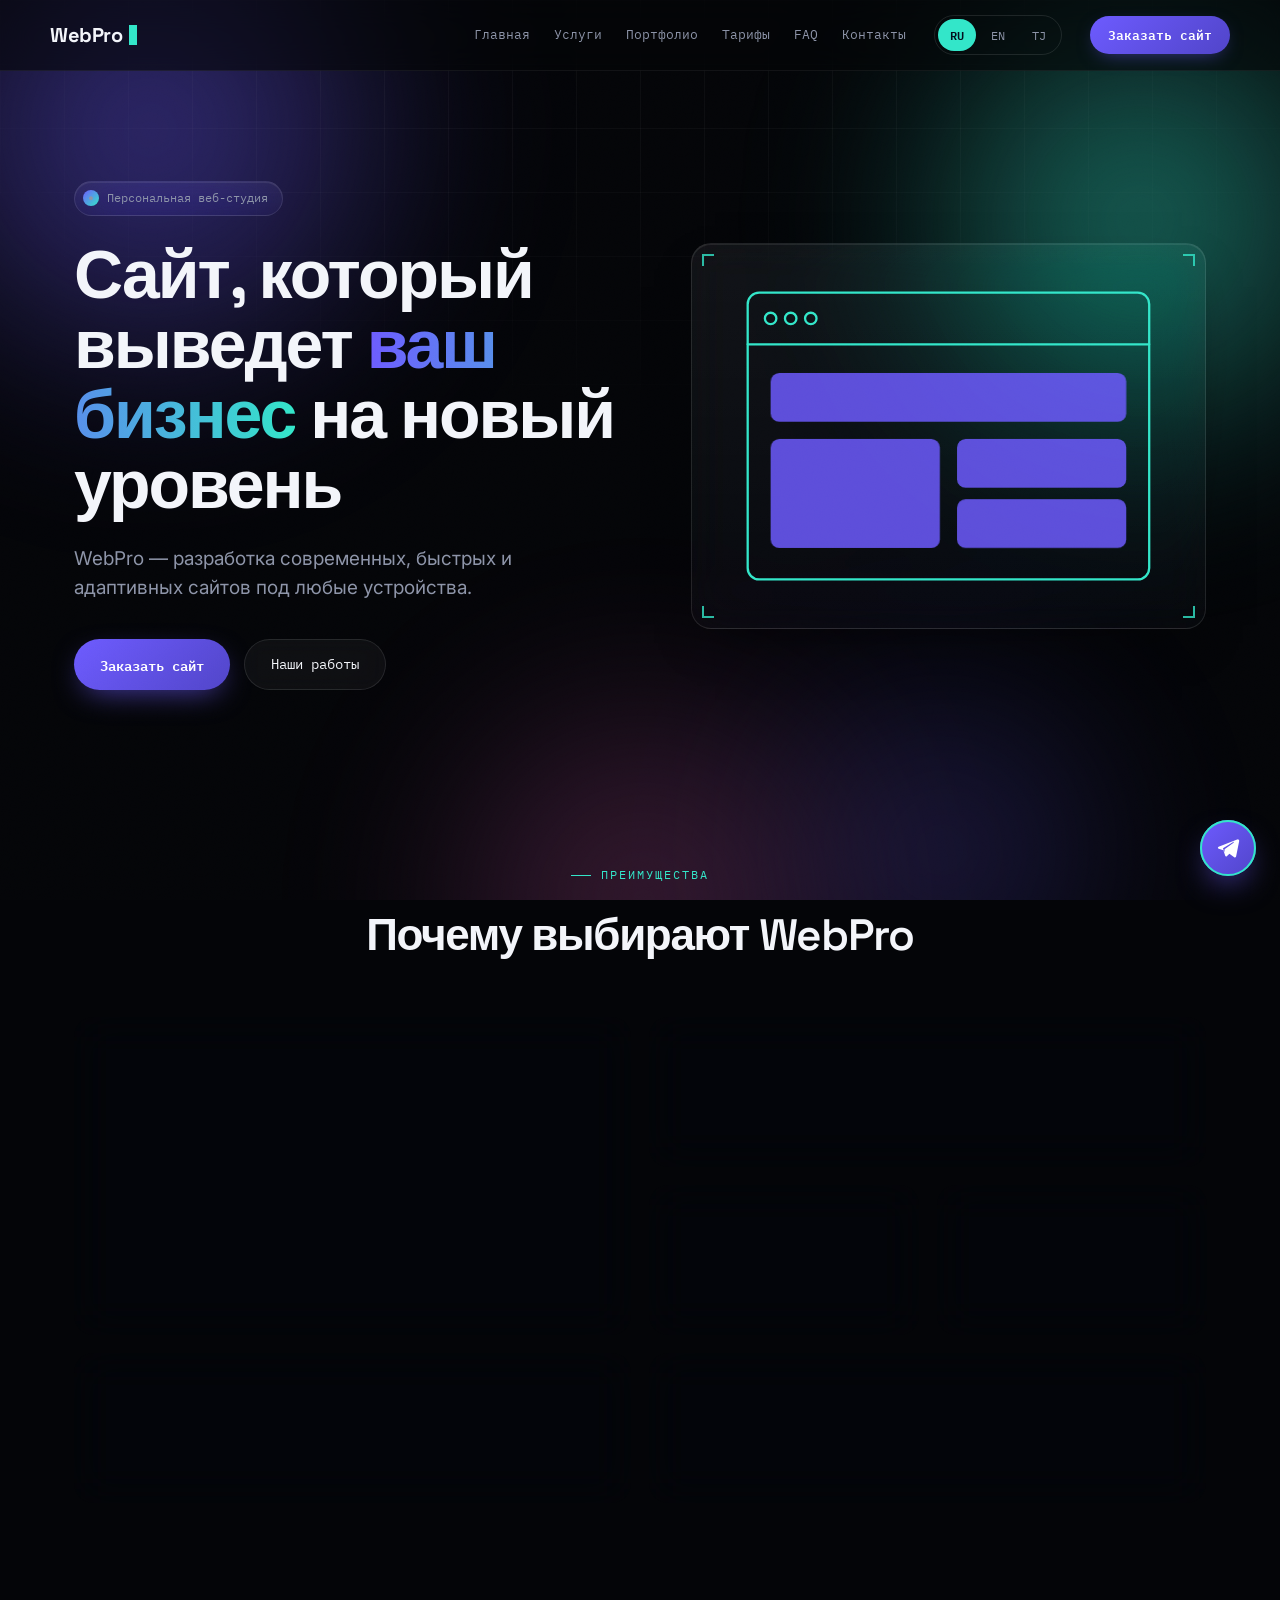
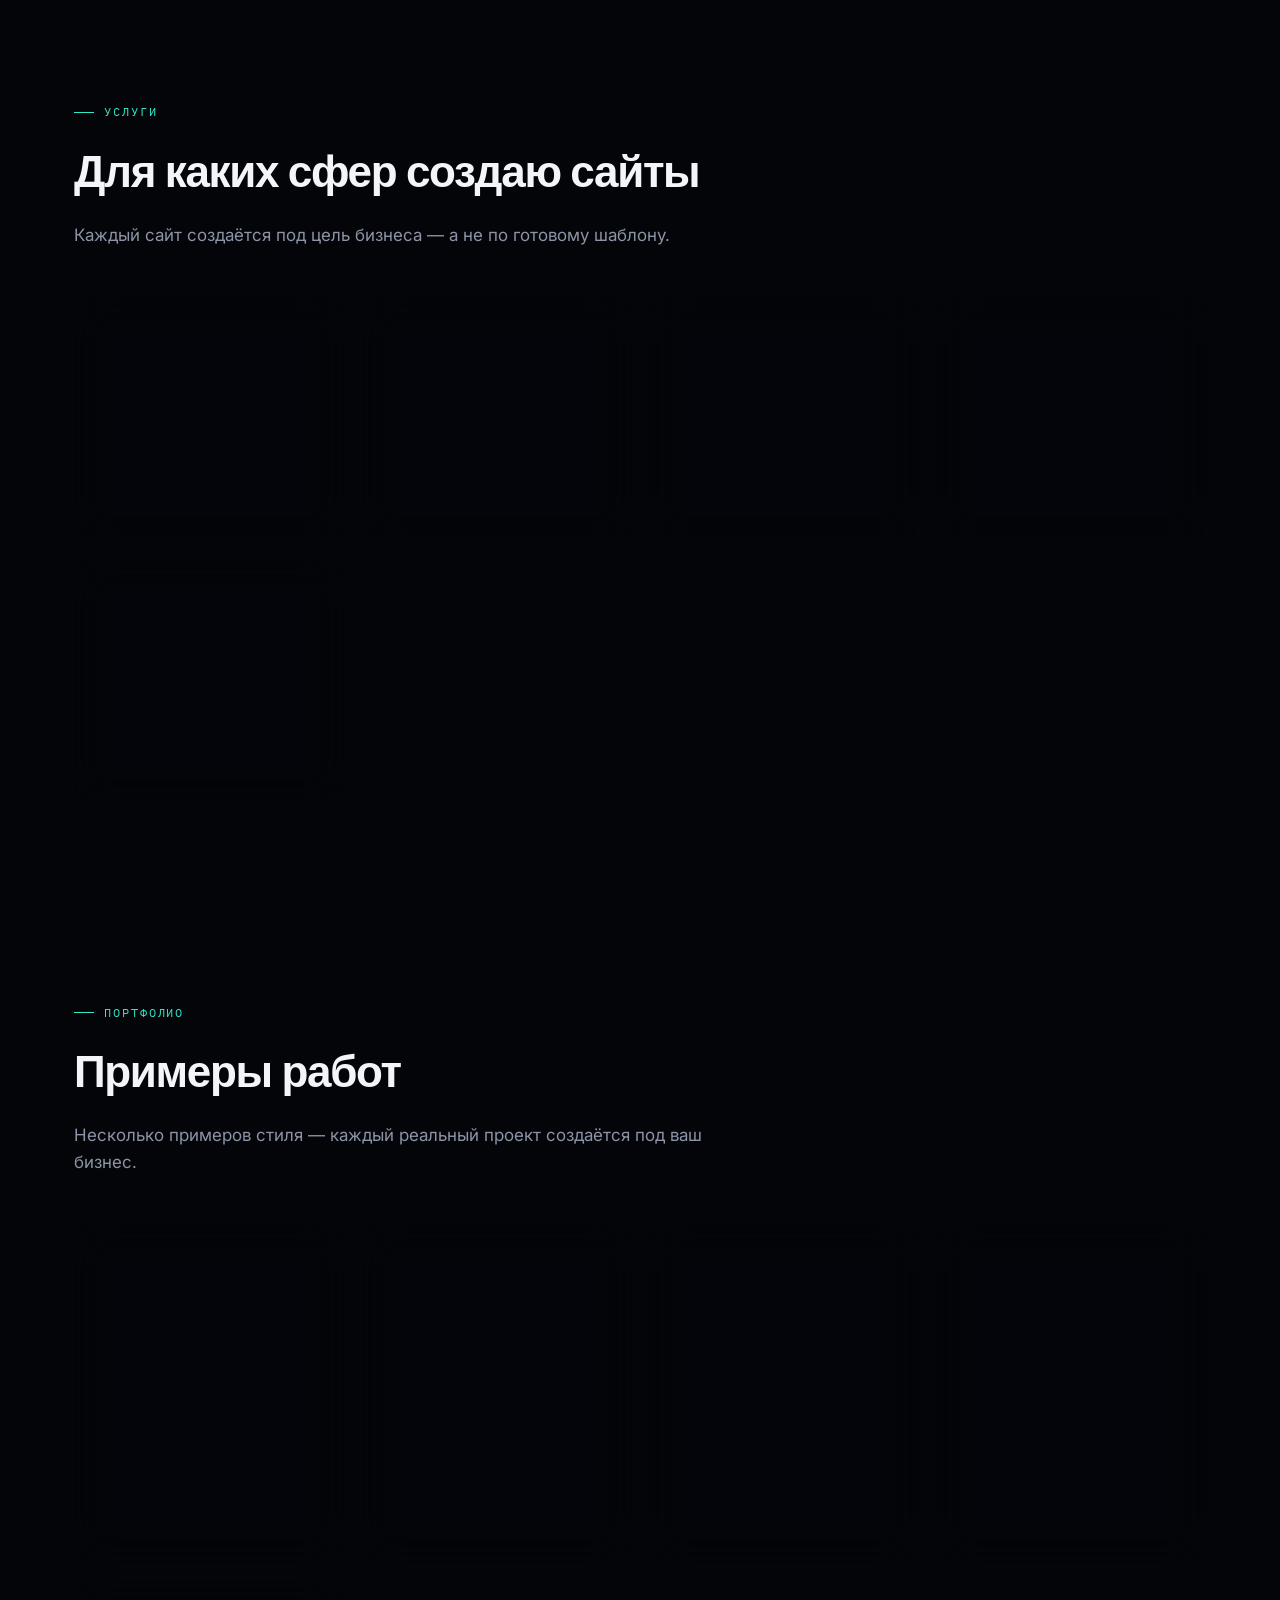
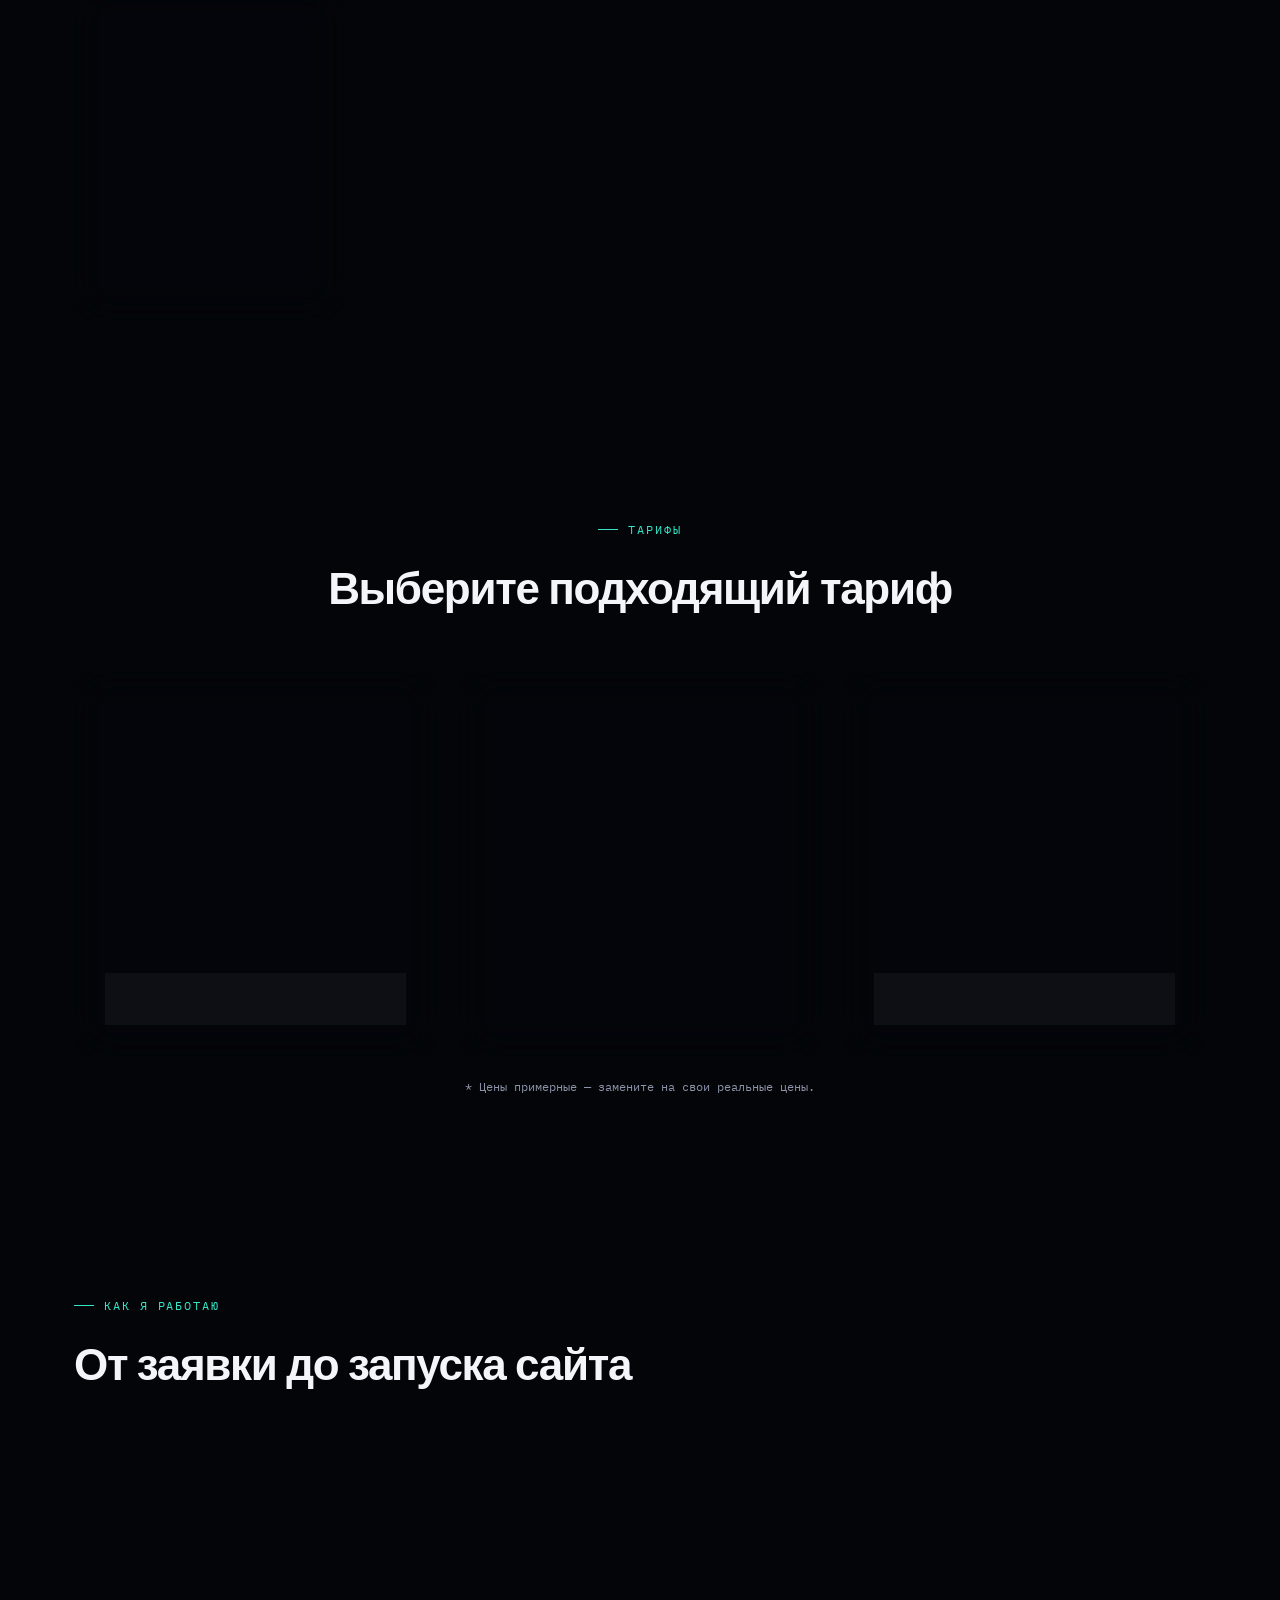
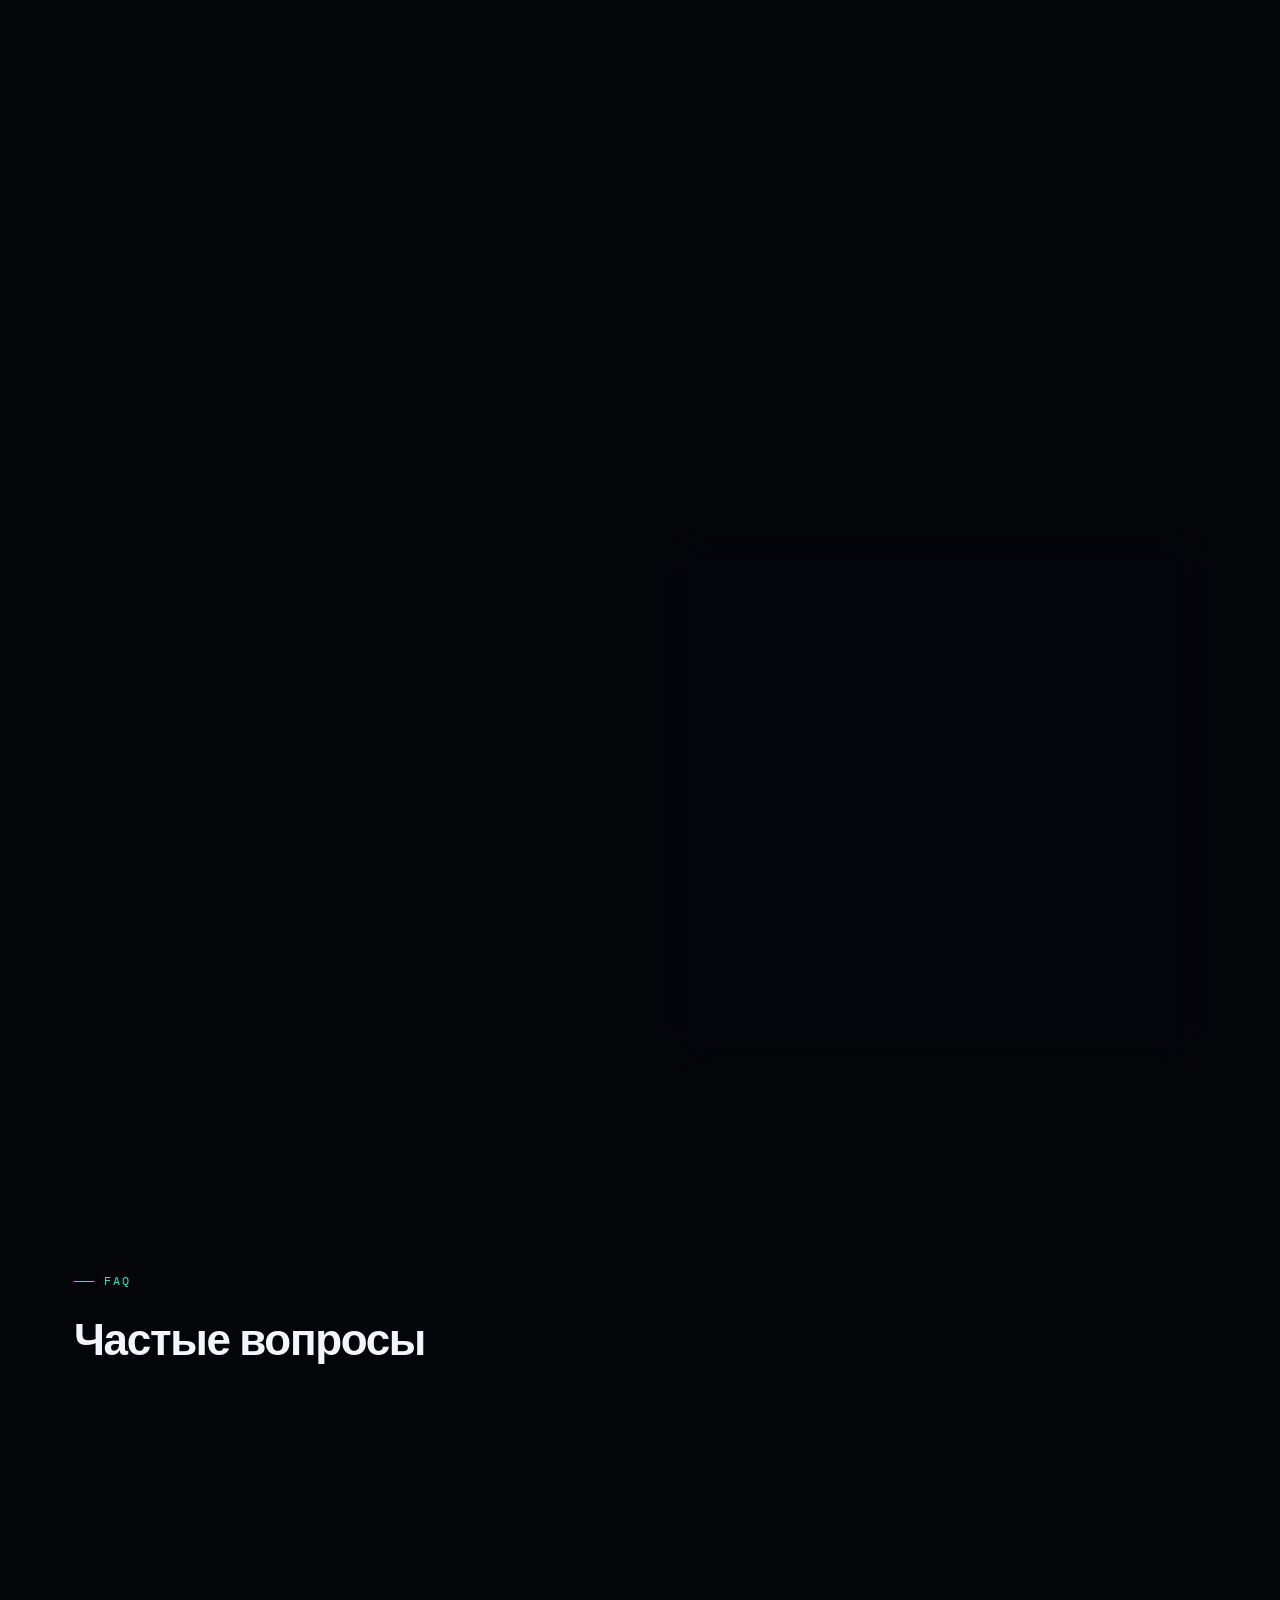
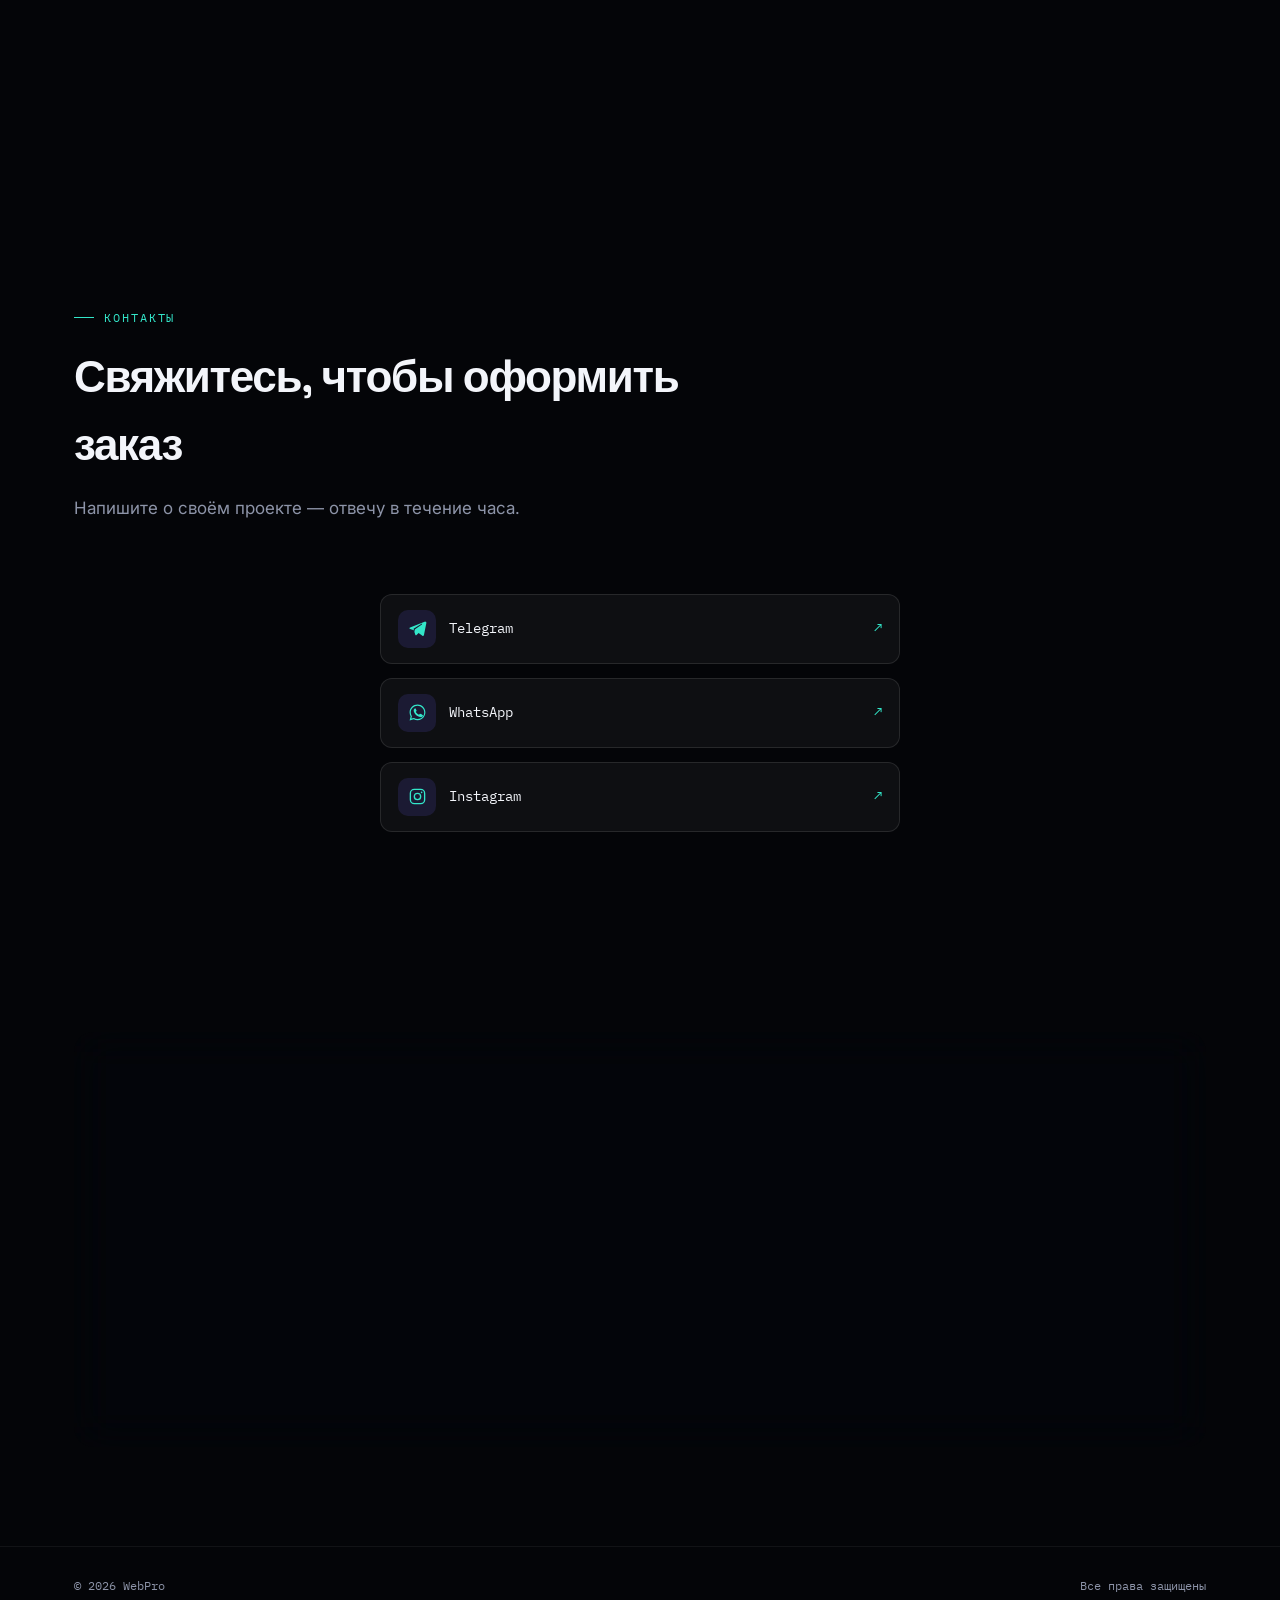
==== commit d8beb76a: "Update index.html" ====
--- a/index.html
+++ b/index.html
@@ -303,6 +303,9 @@
   .contact-list a{ display:flex; justify-content:space-between; align-items:center; padding:15px 17px; border:1px solid var(--line); border-radius:12px; font-family:var(--mono); font-size:14px; transition:border-color .2s ease, transform .25s var(--ease); background:var(--panel); }
   .contact-list a:hover{ border-color:var(--accent-2); transform:translateX(5px); }
   .contact-list a span.arrow{ color:var(--accent-2); }
+  .contact-list .c-left{ display:flex; align-items:center; gap:13px; }
+  .contact-list .c-icon{ width:38px; height:38px; border-radius:10px; background:rgba(109,91,255,.14); display:flex; align-items:center; justify-content:center; color:var(--accent-2); flex-shrink:0; }
+  .contact-list .c-icon svg{ width:19px; height:19px; }
   form{ padding:26px; display:flex; flex-direction:column; gap:15px; }
   form label{ font-family:var(--mono); font-size:12px; color:var(--text-dim); }
   form input, form textarea{ background:rgba(0,0,0,.25); border:1px solid var(--line); border-radius:10px; padding:12px 13px; color:var(--text); font-family:var(--body); font-size:14px; outline:none; transition:border-color .2s ease; width:100%; }
@@ -663,9 +666,18 @@
     </div>
     <div class="contact-grid">
       <div class="contact-list" data-animate>
-        <a href="https://t.me/kabirov_dev target="_blank" rel="noopener">Telegram: @kabirov_dev <span class="arrow">↗</span></a>
-        <a href="https://wa.me/992974008118" target="_blank" rel="noopener">WhatsApp: +992 974008118 <span class="arrow">↗</span></a>
-        <a href="https://instagram.com/kabirov.dev" target="_blank" rel="noopener">Instagram: @kabirov.dev <span class="arrow">↗</span></a>
+        <a href="https://t.me/webpro" target="_blank" rel="noopener">
+          <span class="c-left"><span class="c-icon"><svg viewBox="0 0 24 24" fill="currentColor"><path d="M21.8 3.2 2.6 10.7c-1 .4-1 1.7.1 2l4.7 1.5 1.8 5.6c.2.7 1.1.9 1.6.4l2.6-2.5 4.8 3.6c.7.5 1.7.1 1.9-.7l3.1-15.6c.2-1-.8-1.7-1.4-1.4Zm-4.2 3.6L8.9 13c-.2.2-.3.4-.3.7l-.3 2.6-1.3-4 10.6-6.6c.2-.1.4.1.2.3l-.2.8Z"/></svg></span>Telegram</span>
+          <span class="arrow">↗</span>
+        </a>
+        <a href="https://wa.me/992000000000" target="_blank" rel="noopener">
+          <span class="c-left"><span class="c-icon"><svg viewBox="0 0 24 24" fill="currentColor"><path d="M17.5 14.4c-.3-.1-1.6-.8-1.9-.9-.2-.1-.4-.1-.6.1-.2.3-.7.9-.8 1-.2.2-.3.2-.5.1-.3-.1-1.2-.4-2.2-1.4-.8-.7-1.4-1.6-1.5-1.9-.2-.3 0-.4.1-.6l.4-.4c.1-.1.2-.3.3-.4.1-.2 0-.3 0-.5-.1-.1-.6-1.5-.8-2-.2-.5-.4-.4-.6-.4h-.5c-.2 0-.5.1-.7.3-.3.3-1 1-1 2.4s1 2.8 1.2 3c.1.2 2 3.1 4.9 4.3.7.3 1.2.5 1.7.6.7.2 1.3.2 1.8.1.5-.1 1.6-.7 1.9-1.3.2-.6.2-1.1.2-1.2-.1-.1-.3-.2-.5-.3ZM12 2C6.5 2 2 6.5 2 12c0 1.8.5 3.5 1.3 5L2 22l5.2-1.4c1.4.8 3 1.2 4.8 1.2 5.5 0 10-4.5 10-10S17.5 2 12 2Zm0 18.3c-1.6 0-3.1-.4-4.4-1.2l-.3-.2-3.1.8.8-3-.2-.3C4 15 3.5 13.5 3.5 12c0-4.7 3.8-8.5 8.5-8.5s8.5 3.8 8.5 8.5-3.8 8.3-8.5 8.3Z"/></svg></span>WhatsApp</span>
+          <span class="arrow">↗</span>
+        </a>
+        <a href="https://instagram.com/webpro" target="_blank" rel="noopener">
+          <span class="c-left"><span class="c-icon"><svg viewBox="0 0 24 24" fill="none" stroke="currentColor" stroke-width="1.7"><rect x="3" y="3" width="18" height="18" rx="5"/><circle cx="12" cy="12" r="4"/><circle cx="17.2" cy="6.8" r="1" fill="currentColor" stroke="none"/></svg></span>Instagram</span>
+          <span class="arrow">↗</span>
+        </a>
       </div>
     </div>
   </div>
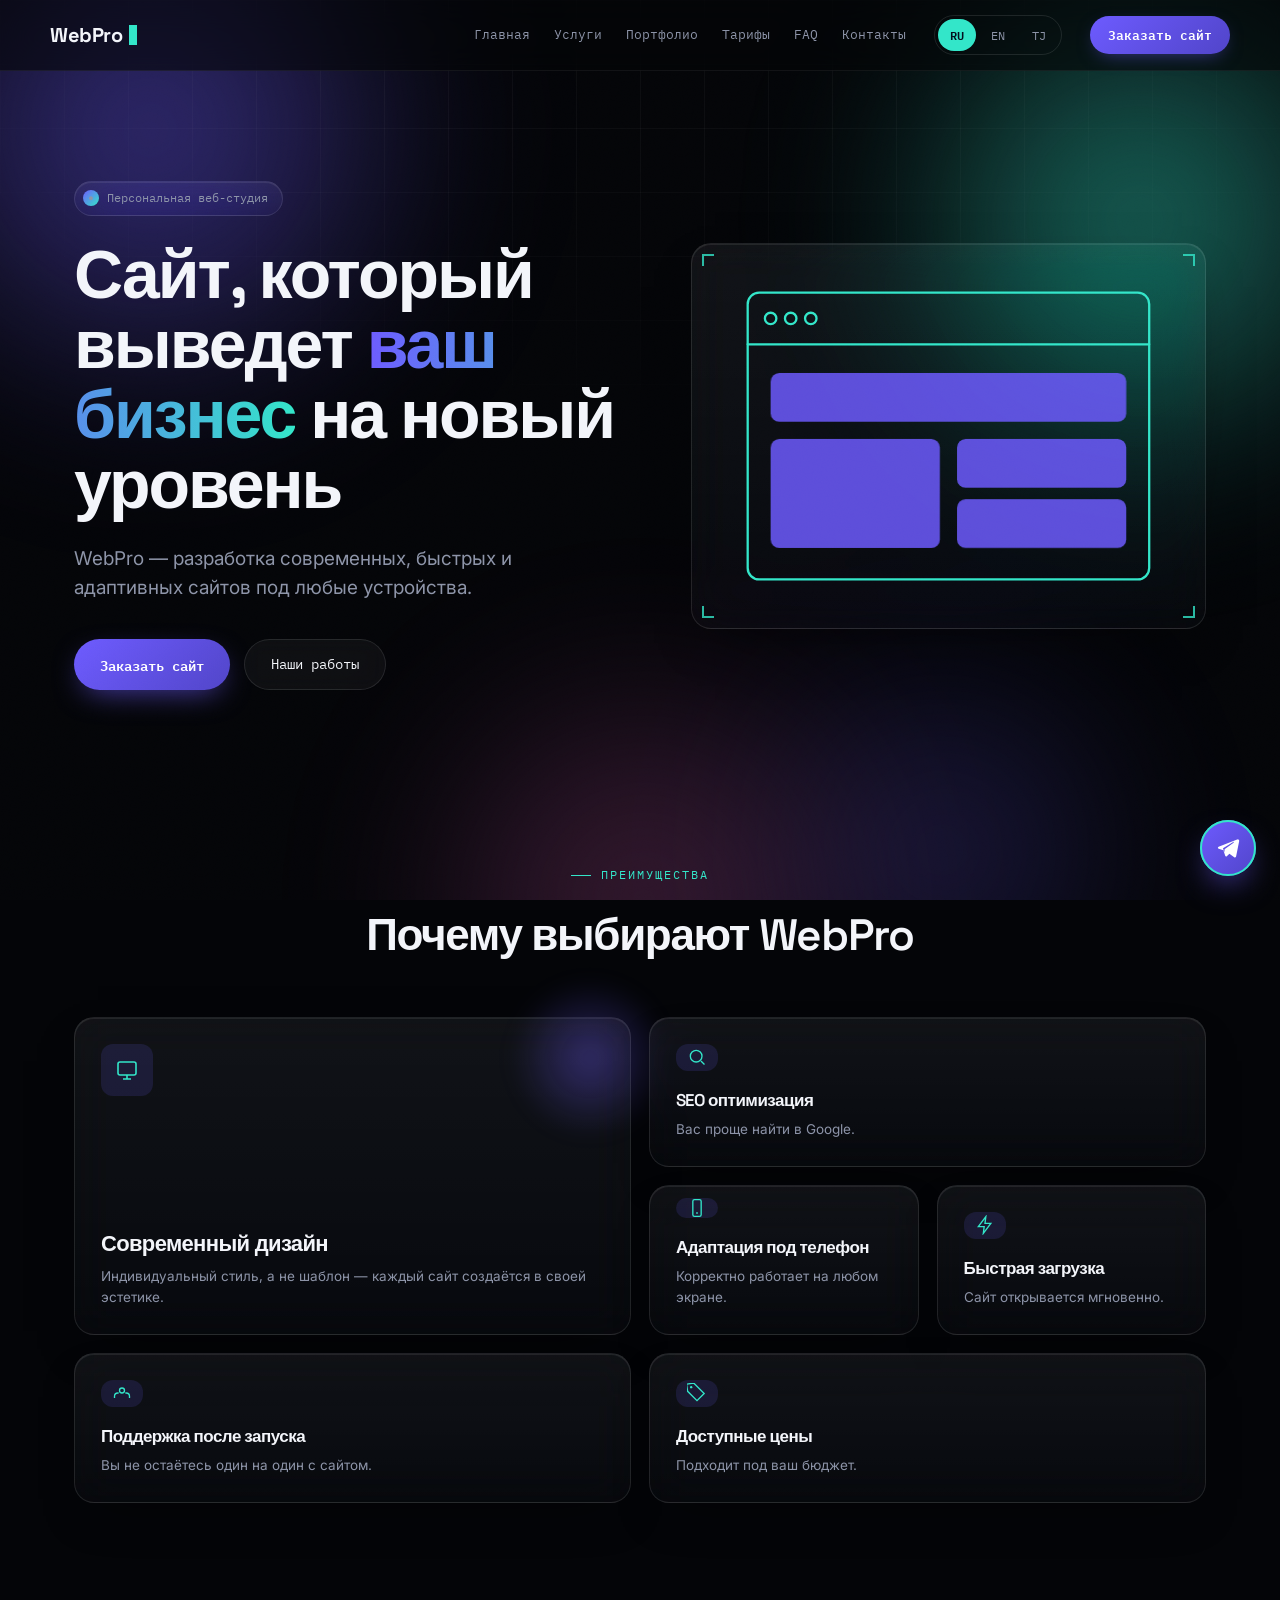
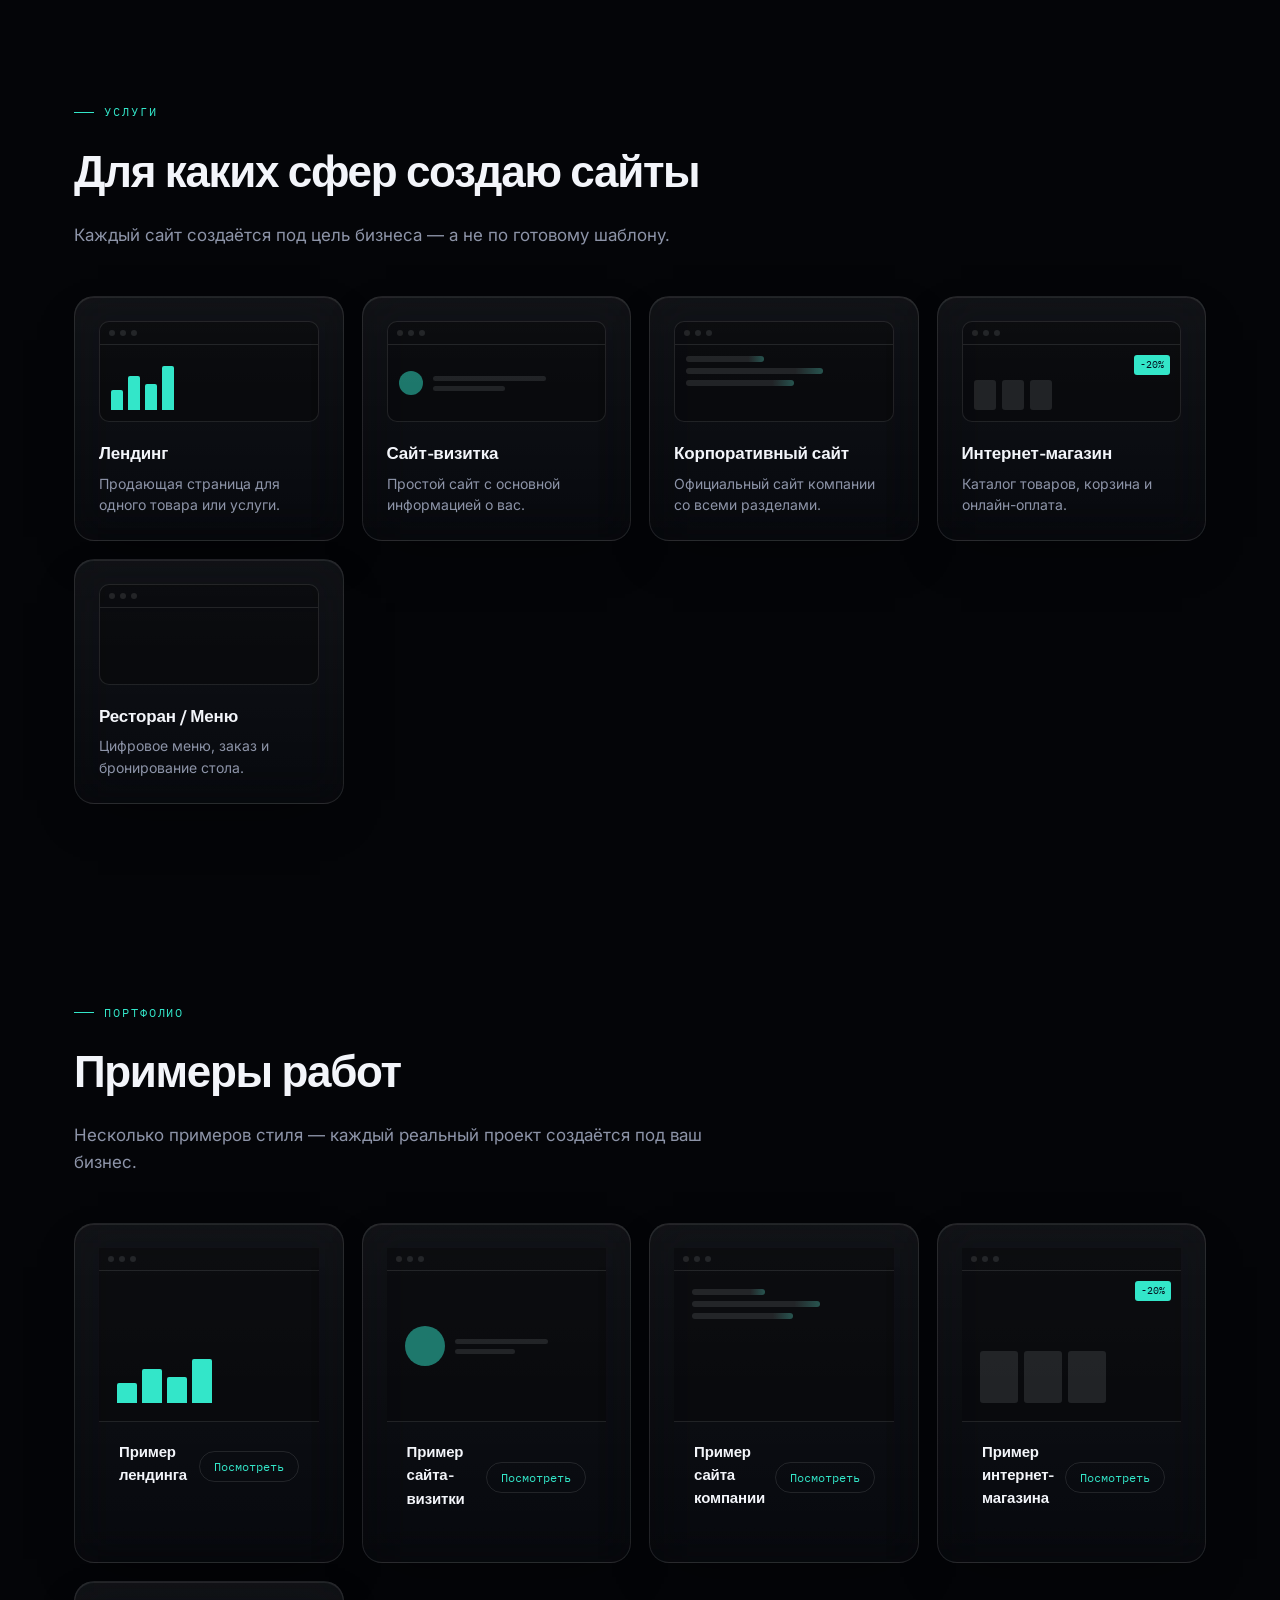
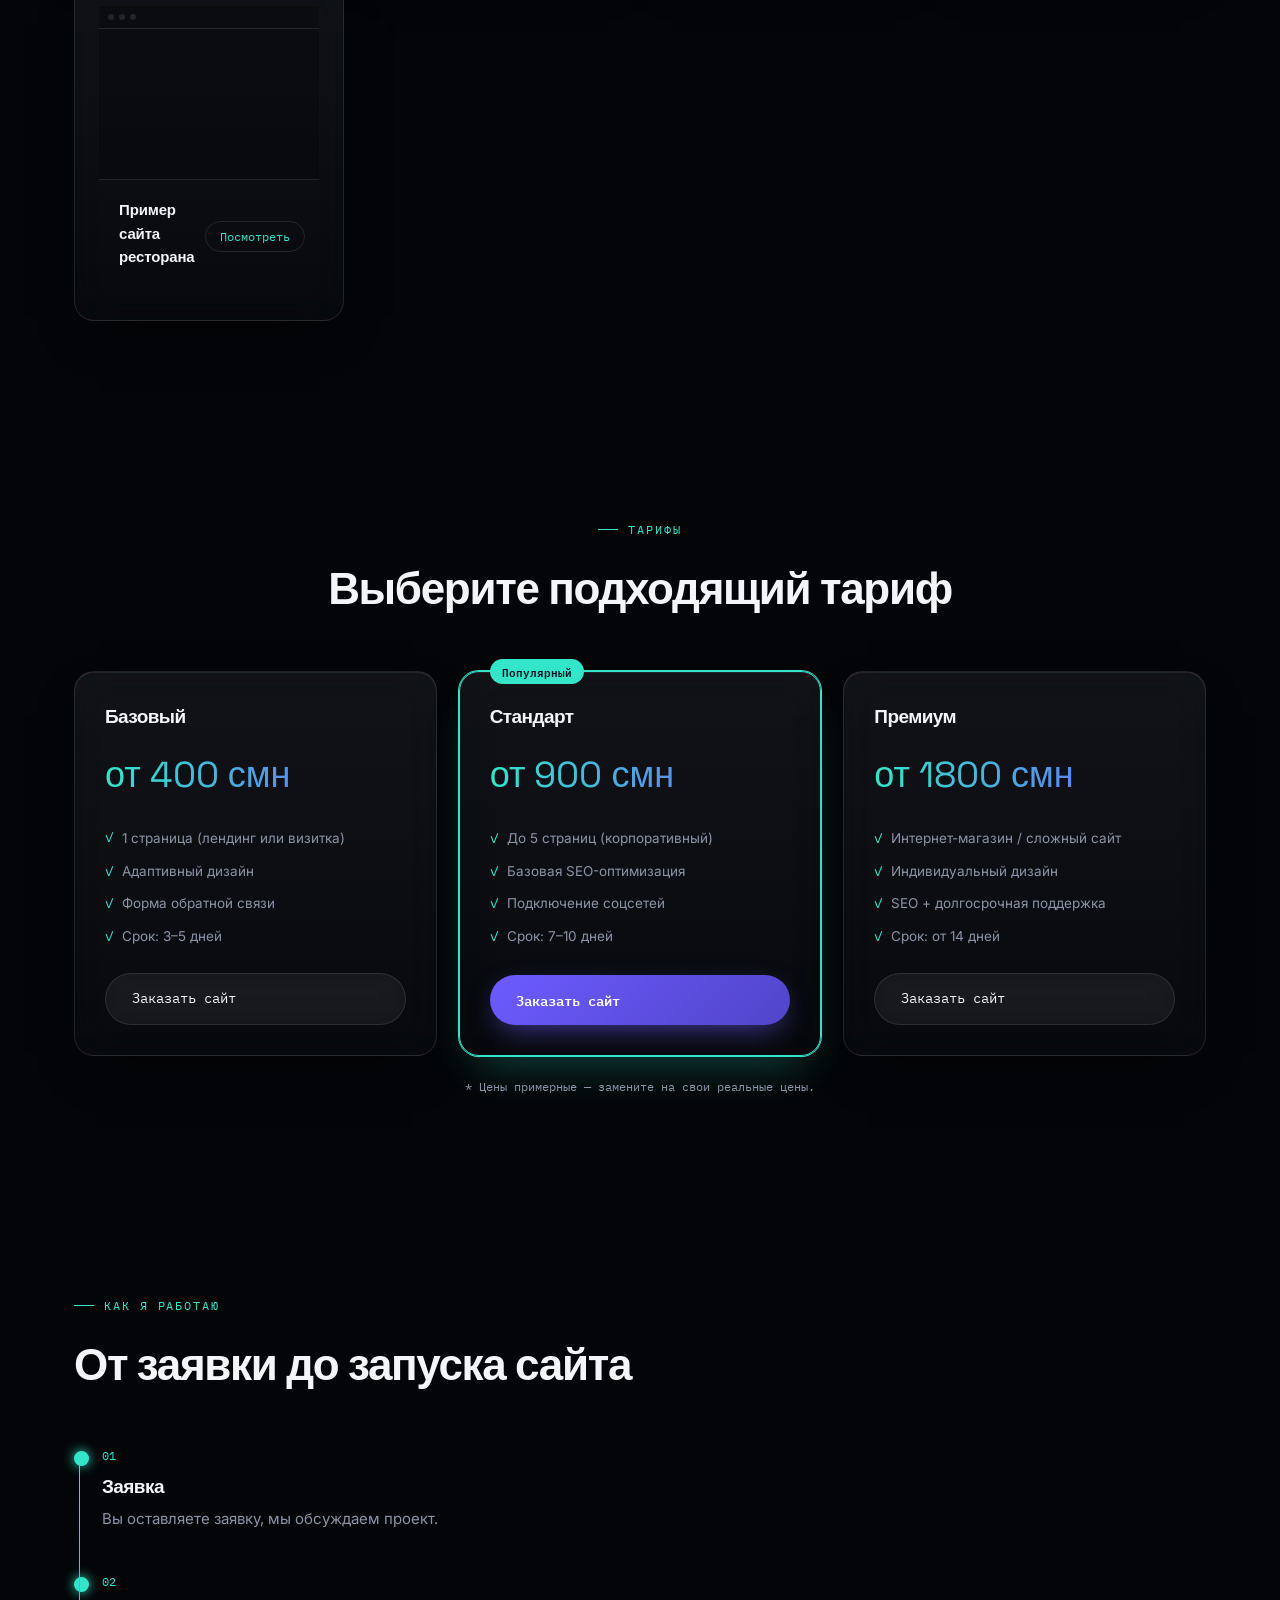
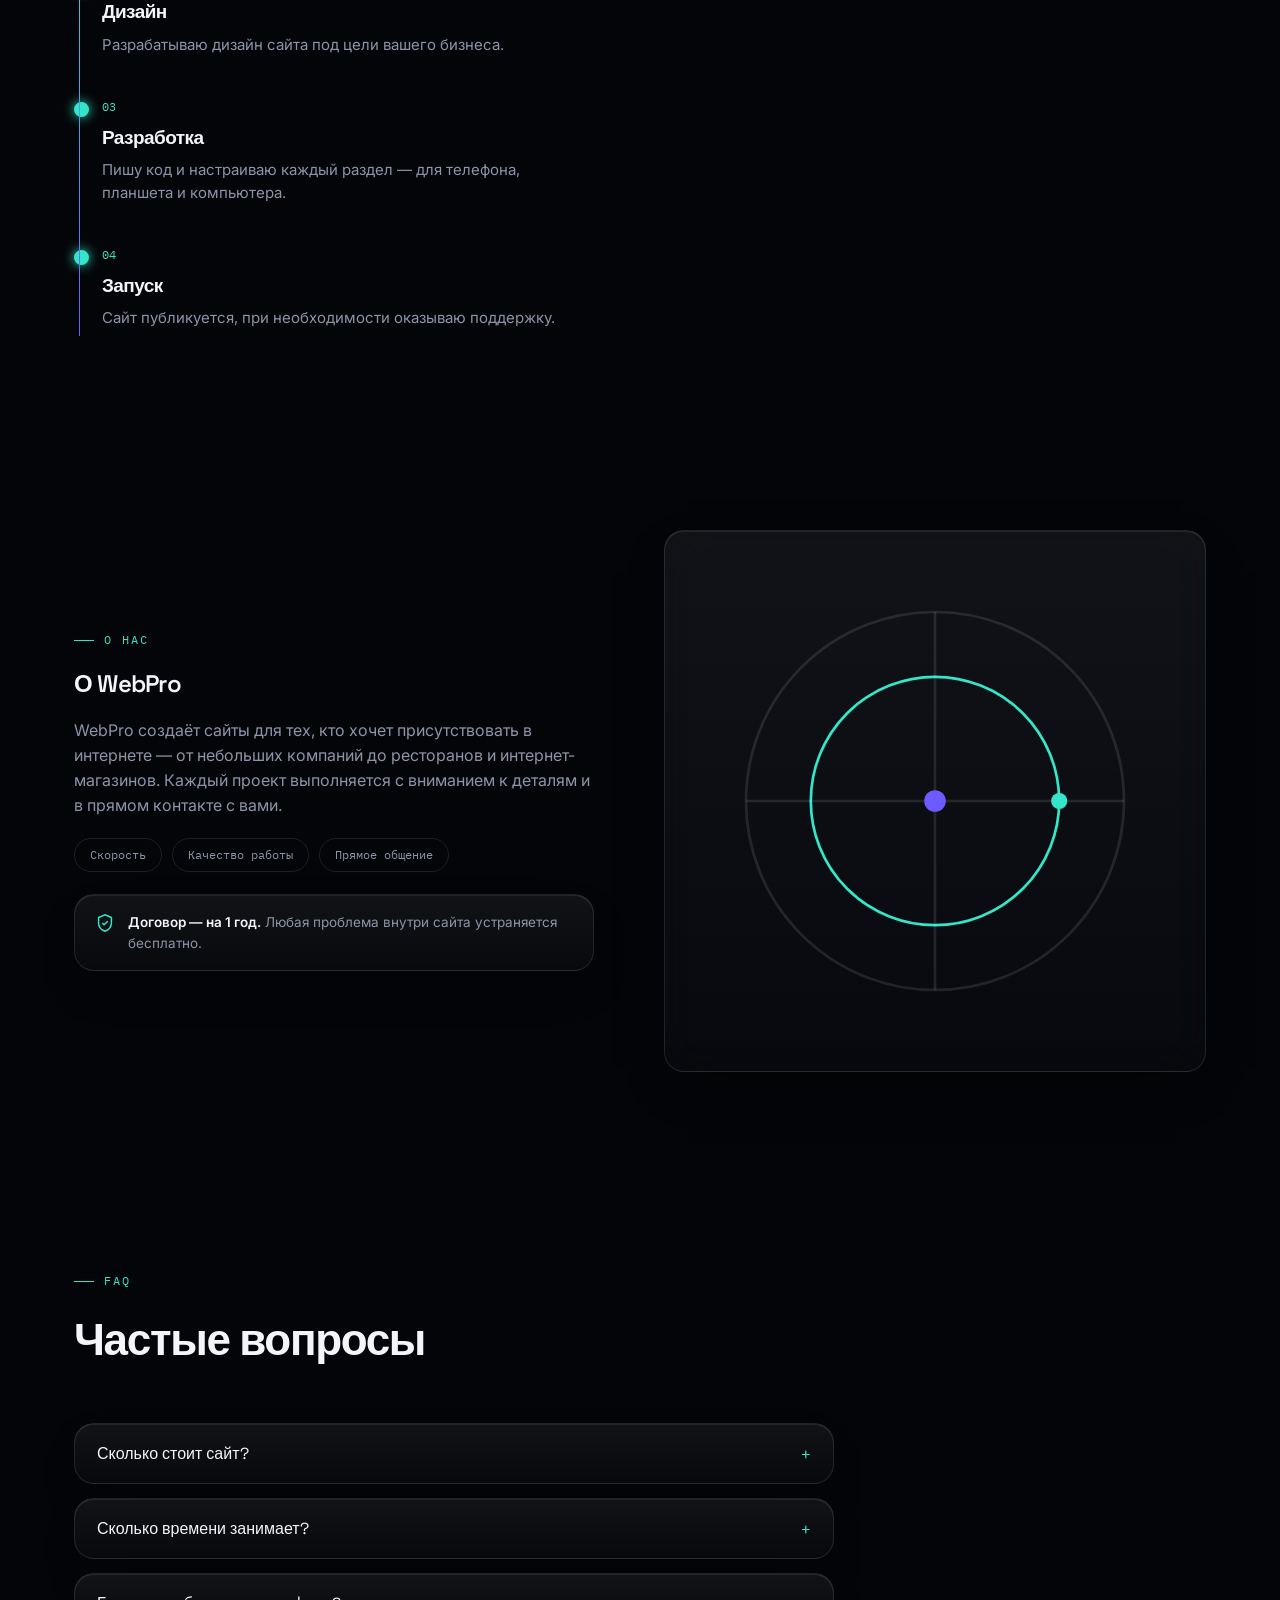
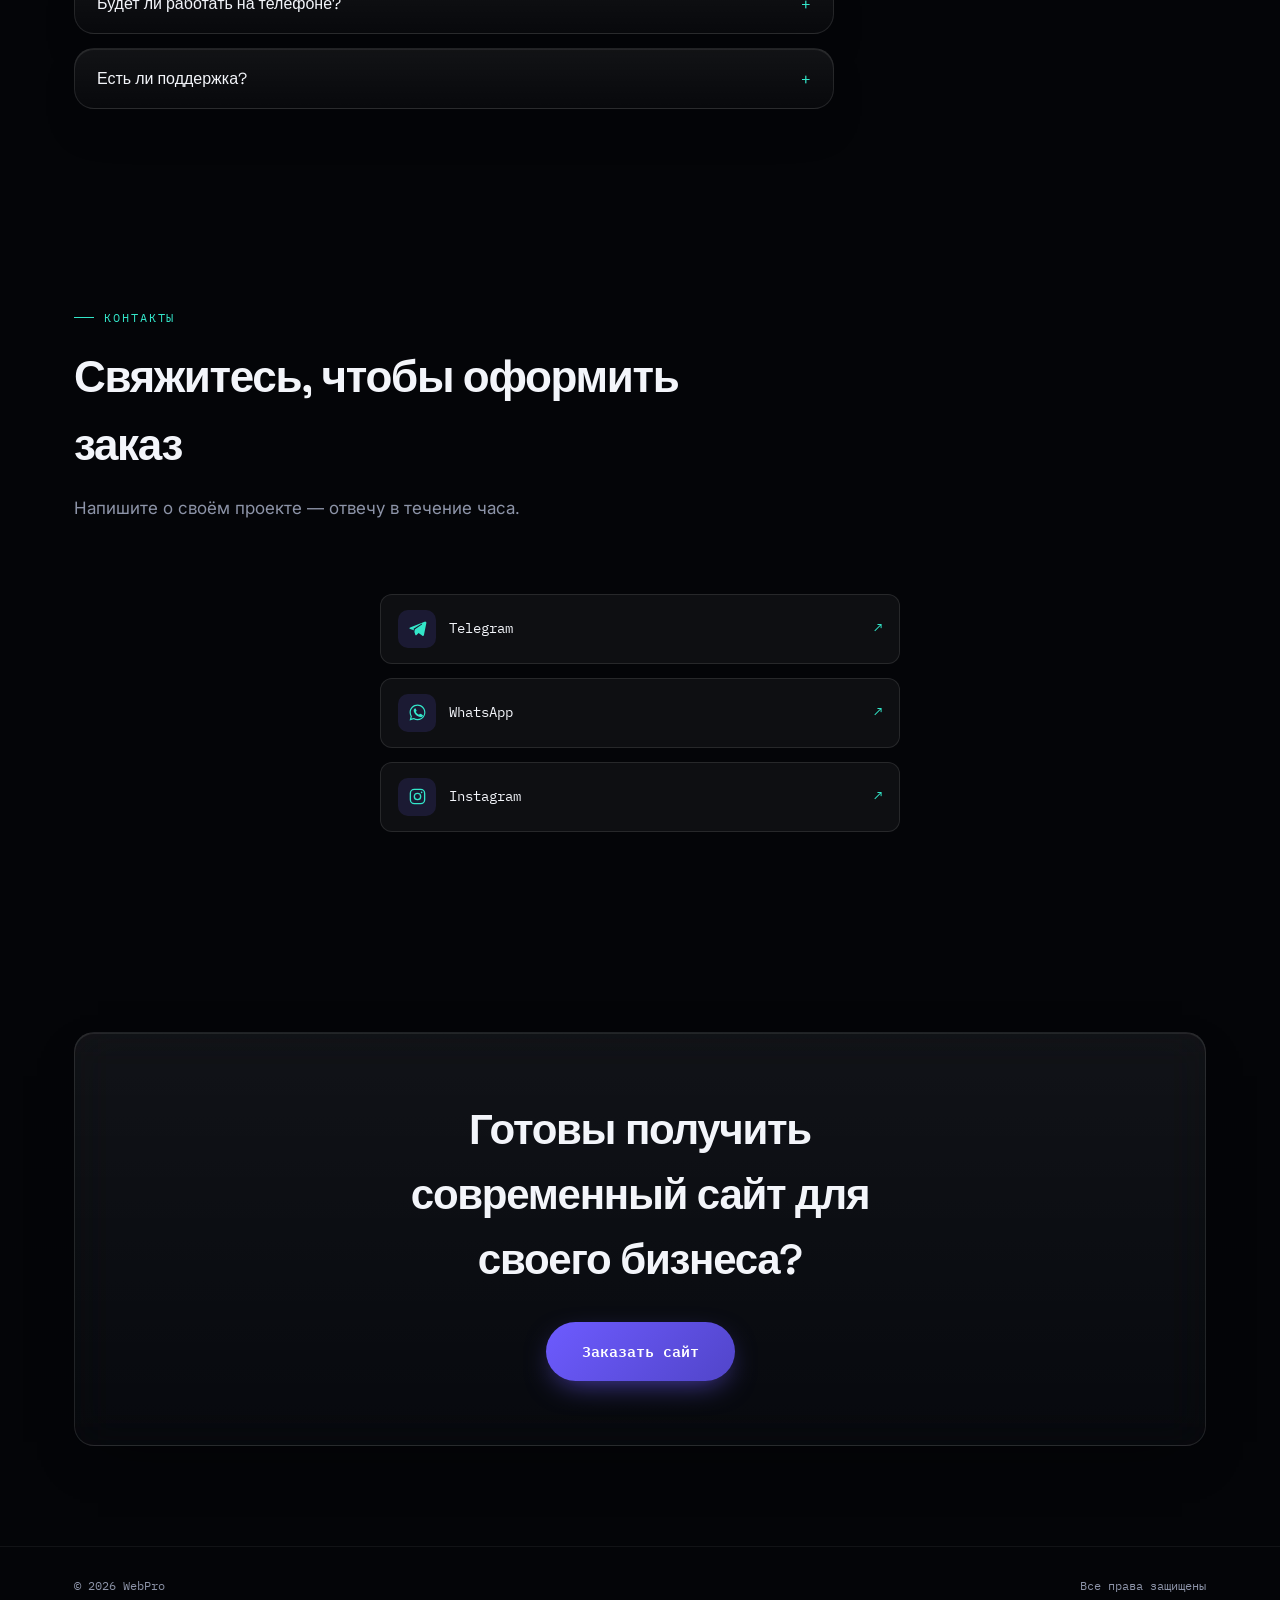
==== commit 9c21ef11: "Update index.html" ====
--- a/index.html
+++ b/index.html
@@ -666,15 +666,15 @@
     </div>
     <div class="contact-grid">
       <div class="contact-list" data-animate>
-        <a href="https://t.me/webpro" target="_blank" rel="noopener">
+        <a href="https://t.me/kabirov_dev" target="_blank" rel="noopener">
           <span class="c-left"><span class="c-icon"><svg viewBox="0 0 24 24" fill="currentColor"><path d="M21.8 3.2 2.6 10.7c-1 .4-1 1.7.1 2l4.7 1.5 1.8 5.6c.2.7 1.1.9 1.6.4l2.6-2.5 4.8 3.6c.7.5 1.7.1 1.9-.7l3.1-15.6c.2-1-.8-1.7-1.4-1.4Zm-4.2 3.6L8.9 13c-.2.2-.3.4-.3.7l-.3 2.6-1.3-4 10.6-6.6c.2-.1.4.1.2.3l-.2.8Z"/></svg></span>Telegram</span>
           <span class="arrow">↗</span>
         </a>
-        <a href="https://wa.me/992000000000" target="_blank" rel="noopener">
+        <a href="https://wa.me/992974008118" target="_blank" rel="noopener">
           <span class="c-left"><span class="c-icon"><svg viewBox="0 0 24 24" fill="currentColor"><path d="M17.5 14.4c-.3-.1-1.6-.8-1.9-.9-.2-.1-.4-.1-.6.1-.2.3-.7.9-.8 1-.2.2-.3.2-.5.1-.3-.1-1.2-.4-2.2-1.4-.8-.7-1.4-1.6-1.5-1.9-.2-.3 0-.4.1-.6l.4-.4c.1-.1.2-.3.3-.4.1-.2 0-.3 0-.5-.1-.1-.6-1.5-.8-2-.2-.5-.4-.4-.6-.4h-.5c-.2 0-.5.1-.7.3-.3.3-1 1-1 2.4s1 2.8 1.2 3c.1.2 2 3.1 4.9 4.3.7.3 1.2.5 1.7.6.7.2 1.3.2 1.8.1.5-.1 1.6-.7 1.9-1.3.2-.6.2-1.1.2-1.2-.1-.1-.3-.2-.5-.3ZM12 2C6.5 2 2 6.5 2 12c0 1.8.5 3.5 1.3 5L2 22l5.2-1.4c1.4.8 3 1.2 4.8 1.2 5.5 0 10-4.5 10-10S17.5 2 12 2Zm0 18.3c-1.6 0-3.1-.4-4.4-1.2l-.3-.2-3.1.8.8-3-.2-.3C4 15 3.5 13.5 3.5 12c0-4.7 3.8-8.5 8.5-8.5s8.5 3.8 8.5 8.5-3.8 8.3-8.5 8.3Z"/></svg></span>WhatsApp</span>
           <span class="arrow">↗</span>
         </a>
-        <a href="https://instagram.com/webpro" target="_blank" rel="noopener">
+        <a href="https://instagram.com/kabirov.dev" target="_blank" rel="noopener">
           <span class="c-left"><span class="c-icon"><svg viewBox="0 0 24 24" fill="none" stroke="currentColor" stroke-width="1.7"><rect x="3" y="3" width="18" height="18" rx="5"/><circle cx="12" cy="12" r="4"/><circle cx="17.2" cy="6.8" r="1" fill="currentColor" stroke="none"/></svg></span>Instagram</span>
           <span class="arrow">↗</span>
         </a>
